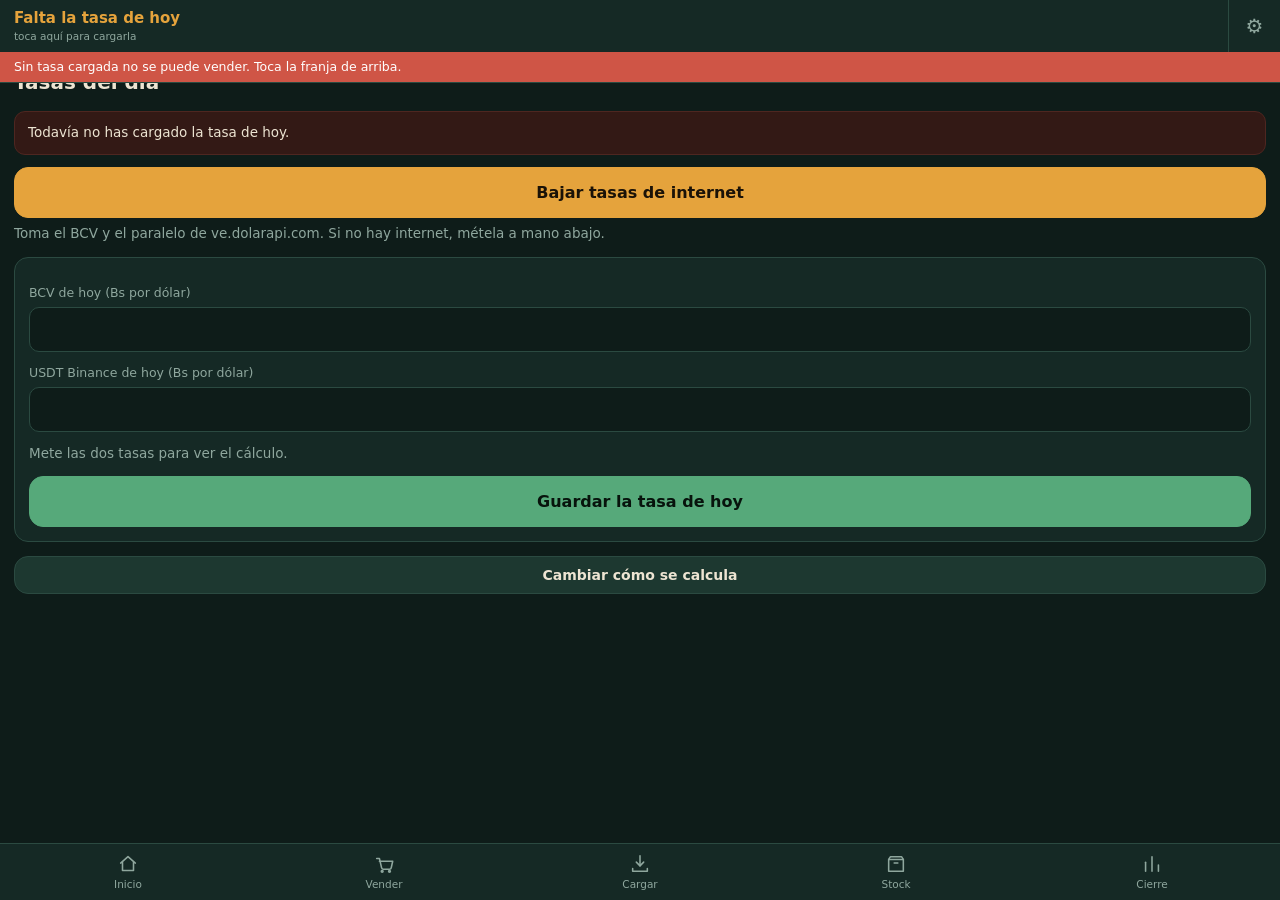
==== index.html @ 411b673b "Add files via upload" ====
<!DOCTYPE html>
<html lang="es">
<head>
<meta charset="utf-8">
<meta name="viewport" content="width=device-width,initial-scale=1,viewport-fit=cover,maximum-scale=1,user-scalable=no">
<meta name="theme-color" content="#0E1C19">
<meta name="mobile-web-app-capable" content="yes">
<meta name="apple-mobile-web-app-capable" content="yes">
<meta name="apple-mobile-web-app-status-bar-style" content="black-translucent">
<title>CAVA</title>
<link rel="manifest" href="data:application/manifest+json,%7B%22name%22%3A%22CAVA%22%2C%22short_name%22%3A%22CAVA%22%2C%22start_url%22%3A%22.%22%2C%22display%22%3A%22standalone%22%2C%22background_color%22%3A%22%230E1C19%22%2C%22theme_color%22%3A%22%230E1C19%22%2C%22orientation%22%3A%22portrait%22%2C%22icons%22%3A%5B%7B%22src%22%3A%22data%3Aimage%2Fsvg%2Bxml%2C%253Csvg%20xmlns%3D%27http%3A%2F%2Fwww.w3.org%2F2000%2Fsvg%27%20viewBox%3D%270%200%20512%20512%27%253E%253Crect%20width%3D%27512%27%20height%3D%27512%27%20fill%3D%27%25230E1C19%27%2F%253E%253Cpath%20d%3D%27M208%2080h96v88c0%2024%2040%2056%2040%20104v144a16%2016%200%200%201-16%2016H184a16%2016%200%200%201-16-16V272c0-48%2040-80%2040-104z%27%20fill%3D%27%2523E5A33C%27%2F%253E%253C%2Fsvg%253E%22%2C%22sizes%22%3A%22512x512%22%2C%22type%22%3A%22image%2Fsvg%2Bxml%22%2C%22purpose%22%3A%22any%22%7D%5D%7D">
<link rel="icon" href="data:image/svg+xml,%3Csvg xmlns='http://www.w3.org/2000/svg' viewBox='0 0 64 64'%3E%3Crect width='64' height='64' rx='14' fill='%230E1C19'/%3E%3Cpath d='M26 10h12v11c0 3 5 7 5 13v18a2 2 0 0 1-2 2H23a2 2 0 0 1-2-2V34c0-6 5-10 5-13z' fill='%23E5A33C'/%3E%3C/svg%3E">
<style>
:root{
  --fondo:#0E1C19; --panel:#152925; --panel2:#1D3830; --linea:#2B4A41;
  --texto:#EDE4D2; --tenue:#8FA79E; --ambar:#E5A33C; --ambar-op:#3A2E13;
  --verde:#56A97A; --rojo:#CF5546; --azul:#5E93B8;
  --r:14px;
}
*{box-sizing:border-box;-webkit-tap-highlight-color:transparent}
html,body{margin:0;padding:0;height:100%}
body{
  background:var(--fondo); color:var(--texto);
  font-family:system-ui,-apple-system,"Segoe UI",Roboto,"Helvetica Neue",Arial,sans-serif;
  font-size:16px; line-height:1.45; overscroll-behavior:none;
}
.num{font-variant-numeric:tabular-nums;letter-spacing:-.01em}
button,input,select,textarea{font-family:inherit;font-size:16px;color:inherit}
button{cursor:pointer;border:0;background:none}
a{color:var(--ambar)}
:focus-visible{outline:2px solid var(--ambar);outline-offset:2px}
@media (prefers-reduced-motion:reduce){*{animation:none!important;transition:none!important}}

/* ---- cabecera: la franja de tasas ---- */
header{
  position:fixed;top:0;left:0;right:0;z-index:40;background:var(--panel);
  border-bottom:1px solid var(--linea);padding:env(safe-area-inset-top) 0 0;
}
.franja{display:flex;align-items:stretch;height:52px}
.franja .tasas{flex:1;display:flex;align-items:center;gap:14px;padding:0 14px;min-width:0;overflow:hidden}
.franja .tasas:active{background:var(--panel2)}
.tdato{display:flex;flex-direction:column;justify-content:center;min-width:0}
.tdato b{font-size:15px;font-weight:650;white-space:nowrap}
.tdato span{font-size:10.5px;color:var(--tenue);white-space:nowrap}
.tdato.destaca b{color:var(--ambar)}
.franja .eng{width:52px;display:flex;align-items:center;justify-content:center;border-left:1px solid var(--linea);color:var(--tenue);font-size:20px}
.aviso{background:var(--rojo);color:#fff;font-size:12.5px;padding:6px 14px;display:none}
.aviso.on{display:block}

/* ---- contenido ---- */
main{padding:calc(52px + env(safe-area-inset-top)) 0 calc(66px + env(safe-area-inset-bottom));min-height:100%}
main.conbarra{padding-bottom:calc(160px + env(safe-area-inset-bottom))}
.vista{display:none;padding:14px}
.vista.on{display:block}
h2{font-size:20px;font-weight:660;margin:2px 0 14px}
h3{font-size:13px;font-weight:600;color:var(--tenue);margin:22px 0 8px;letter-spacing:.01em}
h3:first-child{margin-top:2px}
p.nota{color:var(--tenue);font-size:13.5px;margin:6px 0}

/* ---- barra inferior ---- */
nav{
  position:fixed;bottom:0;left:0;right:0;z-index:40;display:flex;
  background:var(--panel);border-top:1px solid var(--linea);
  padding-bottom:env(safe-area-inset-bottom);
}
nav button{flex:1;padding:9px 2px 10px;display:flex;flex-direction:column;align-items:center;gap:3px;color:var(--tenue);font-size:10.5px}
nav button svg{width:22px;height:22px;fill:none;stroke:currentColor;stroke-width:1.7;stroke-linecap:round;stroke-linejoin:round}
nav button.on{color:var(--ambar)}

/* ---- piezas ---- */
.tarjeta{background:var(--panel);border:1px solid var(--linea);border-radius:var(--r);padding:14px;margin-bottom:12px}
.grande{display:flex;gap:10px;margin-bottom:12px}
.grande>div{flex:1;background:var(--panel);border:1px solid var(--linea);border-radius:var(--r);padding:12px 12px 13px}
.grande b{display:block;font-size:23px;font-weight:660;line-height:1.15}
.grande span{font-size:11px;color:var(--tenue)}
.grande .oro b{color:var(--ambar)}

.btn{display:block;width:100%;padding:15px;border-radius:var(--r);background:var(--panel2);color:var(--texto);font-size:16px;font-weight:600;text-align:center;border:1px solid var(--linea)}
.btn:active{transform:scale(.99)}
.btn.oro{background:var(--ambar);color:#1A1207;border-color:var(--ambar)}
.btn.verde{background:var(--verde);color:#07130C;border-color:var(--verde)}
.btn.rojo{background:transparent;color:var(--rojo);border-color:var(--rojo)}
.btn.enorme{padding:22px;font-size:19px;font-weight:700}
.btn.chico{padding:10px;font-size:14px}
.fila{display:flex;gap:8px}
.fila>*{flex:1}

label{display:block;font-size:12.5px;color:var(--tenue);margin:12px 0 5px}
input,select,textarea{
  width:100%;padding:12px;border-radius:10px;background:var(--fondo);
  border:1px solid var(--linea);color:var(--texto)
}
input[type=checkbox]{width:auto}
.campo-inline{display:flex;align-items:center;gap:10px;margin:12px 0}
.campo-inline label{margin:0;flex:1;color:var(--texto);font-size:14.5px}
.campo-inline input,.campo-inline select{width:auto;min-width:90px;text-align:right}

/* ---- listas ---- */
.item{display:flex;align-items:center;gap:11px;padding:11px 12px;border-bottom:1px solid var(--linea)}
.item:last-child{border-bottom:0}
.item .cuerpo{flex:1;min-width:0}
.item .tit{font-size:15px;font-weight:560;overflow:hidden;text-overflow:ellipsis;white-space:nowrap}
.item .sub{font-size:12px;color:var(--tenue);margin-top:1px}
.item .der{text-align:right;white-space:nowrap}
.item .der b{display:block;font-size:15px;font-weight:620}
.item .der span{font-size:11px;color:var(--tenue)}
.lista{background:var(--panel);border:1px solid var(--linea);border-radius:var(--r);overflow:hidden}
.punto{width:9px;height:9px;border-radius:50%;flex:none}
.p-rojo{background:var(--rojo)} .p-ama{background:var(--ambar)} .p-verde{background:var(--verde)}
.vacio{text-align:center;color:var(--tenue);padding:34px 18px;font-size:14px}
.vacio b{display:block;color:var(--texto);font-size:16px;margin-bottom:5px;font-weight:600}

/* ---- vender ---- */
.buscador{display:flex;gap:8px;margin-bottom:12px}
.buscador input{flex:1;font-size:17px;padding:14px}
.buscador button{width:56px;flex:none;border-radius:10px;background:var(--panel2);border:1px solid var(--linea);font-size:22px}
.favs{display:grid;grid-template-columns:repeat(3,1fr);gap:7px;margin-bottom:14px}
.favs button{background:var(--panel);border:1px solid var(--linea);border-radius:11px;padding:10px 7px;min-height:60px;display:flex;flex-direction:column;justify-content:center;gap:2px}
.favs button:active{background:var(--panel2);border-color:var(--ambar)}
.favs .n{font-size:12px;font-weight:560;line-height:1.2;overflow:hidden;display:-webkit-box;-webkit-line-clamp:2;-webkit-box-orient:vertical}
.favs .pz{font-size:10.5px;color:var(--ambar)}
.cant{display:flex;align-items:center;gap:0;background:var(--fondo);border:1px solid var(--linea);border-radius:9px;overflow:hidden}
.cant button{width:32px;height:32px;font-size:18px;color:var(--tenue)}
.cant b{min-width:26px;text-align:center;font-size:15px}

/* ---- la barra del dinero ---- */
.dinero{
  position:fixed;left:0;right:0;bottom:calc(66px + env(safe-area-inset-bottom));z-index:35;
  background:var(--panel);border-top:2px solid var(--ambar);display:none
}
.dinero.on{display:block}
.dinero .cifras{display:flex}
.dinero .cifras>div{flex:1;padding:10px 14px 11px}
.dinero .cifras>div+div{border-left:1px solid var(--linea)}
.dinero .cifras b{display:block;font-size:22px;font-weight:680;line-height:1.15}
.dinero .cifras span{font-size:10.5px;color:var(--tenue)}
.dinero .oro b{color:var(--ambar)}
.dinero .pie{display:flex;gap:8px;padding:0 10px 10px}

/* ---- modales ---- */
.velo{position:fixed;inset:0;z-index:60;background:rgba(6,14,12,.82);display:none;align-items:flex-end}
.velo.on{display:flex}
.hoja{
  width:100%;max-height:92vh;overflow-y:auto;background:var(--panel);
  border-radius:18px 18px 0 0;border-top:1px solid var(--linea);
  padding:16px 16px calc(20px + env(safe-area-inset-bottom))
}
.hoja h4{margin:0 0 4px;font-size:18px;font-weight:650}
.asa{width:38px;height:4px;border-radius:2px;background:var(--linea);margin:0 auto 14px}

/* ---- cámara ---- */
#camara{position:fixed;inset:0;z-index:70;background:#000;display:none;flex-direction:column}
#camara.on{display:flex}
#camara video{flex:1;width:100%;object-fit:cover}
.mira{position:absolute;left:8%;right:8%;top:32%;height:22%;border:2px solid var(--ambar);border-radius:12px;box-shadow:0 0 0 100vmax rgba(0,0,0,.45)}
.camtop{position:absolute;top:0;left:0;right:0;padding:calc(12px + env(safe-area-inset-top)) 14px 12px;color:#fff;font-size:14px;background:linear-gradient(rgba(0,0,0,.6),transparent)}
.cambot{position:absolute;bottom:0;left:0;right:0;padding:14px 14px calc(18px + env(safe-area-inset-bottom))}

/* ---- varios ---- */
.chip{display:inline-block;padding:3px 9px;border-radius:20px;font-size:11.5px;background:var(--panel2);border:1px solid var(--linea);color:var(--tenue)}
.chip.oro{color:var(--ambar);border-color:var(--ambar-op);background:var(--ambar-op)}
.chip.rojo{color:var(--rojo);border-color:#3B1D19;background:#3B1D19}
.aviso-caja{background:var(--ambar-op);border:1px solid #4A3A18;border-radius:11px;padding:11px 13px;font-size:13.5px;margin-bottom:12px}
.aviso-caja.mal{background:#331915;border-color:#4E2620}
table.mini{width:100%;border-collapse:collapse;font-size:13px}
table.mini td{padding:6px 0;border-bottom:1px solid var(--linea)}
table.mini td:last-child{text-align:right;font-weight:600}
table.mini tr:last-child td{border-bottom:0}
#brindis{position:fixed;left:14px;right:14px;bottom:calc(80px + env(safe-area-inset-bottom));z-index:80;background:var(--verde);color:#07130C;padding:13px 16px;border-radius:12px;font-weight:600;font-size:14.5px;display:none;text-align:center}
#brindis.mal{background:var(--rojo);color:#fff}
#brindis.on{display:block}
.grafico{display:flex;align-items:flex-end;gap:3px;height:70px;margin:10px 0 4px}
.grafico div{flex:1;background:var(--panel2);border-radius:2px 2px 0 0;min-height:2px}
.grafico div:last-child{background:var(--ambar)}
</style>
</head>
<body>

<header>
  <div class="franja">
    <div class="tasas" id="franjaTasas" onclick="irA('tasas')"></div>
    <button class="eng" onclick="irA('ajustes')" aria-label="Ajustes">⚙</button>
  </div>
  <div class="aviso" id="avisoTasa"></div>
</header>

<main id="principal">
  <section class="vista" id="v-inicio"></section>
  <section class="vista" id="v-vender"></section>
  <section class="vista" id="v-cargar"></section>
  <section class="vista" id="v-stock"></section>
  <section class="vista" id="v-cierre"></section>
  <section class="vista" id="v-tasas"></section>
  <section class="vista" id="v-ajustes"></section>
  <section class="vista" id="v-ayuda"></section>
</main>

<div class="dinero" id="barraDinero"></div>

<nav id="barraNav"></nav>

<div class="velo" id="velo"><div class="hoja" id="hoja"></div></div>

<div id="camara">
  <video id="video" playsinline muted></video>
  <div class="mira"></div>
  <div class="camtop" id="camTexto">Apunta al código de barras</div>
  <div class="cambot"><button class="btn" onclick="cerrarCamara()">Cerrar cámara</button></div>
</div>

<div id="brindis"></div>

<script>/* ==========================================================================
   CAVA — núcleo
   ========================================================================== */
'use strict';

/* ---------- utilidades ---------- */
const $ = (s, r) => (r || document).querySelector(s);
const $$ = (s, r) => Array.from((r || document).querySelectorAll(s));
const pad = n => String(n).padStart(2, '0');
const hoyISO = () => { const d = new Date(); return d.getFullYear() + '-' + pad(d.getMonth() + 1) + '-' + pad(d.getDate()); };
const mesDe = f => f.slice(0, 7);
const ahora = () => new Date().toISOString();
const uid = () => Date.now().toString(36) + Math.random().toString(36).slice(2, 7);
const nz = v => (typeof v === 'number' && isFinite(v)) ? v : 0;

function fmtBs(n) {
  return nz(n).toLocaleString('es-VE', { minimumFractionDigits: 0, maximumFractionDigits: 0 });
}
function fmtUsd(n) {
  return nz(n).toLocaleString('en-US', { minimumFractionDigits: 2, maximumFractionDigits: 2 });
}
function fmtNum(n, d) {
  d = d === undefined ? 2 : d;
  return nz(n).toLocaleString('es-VE', { minimumFractionDigits: d, maximumFractionDigits: d });
}
function fechaLarga(f) {
  const [y, m, d] = f.split('-').map(Number);
  const meses = ['enero', 'febrero', 'marzo', 'abril', 'mayo', 'junio', 'julio', 'agosto', 'septiembre', 'octubre', 'noviembre', 'diciembre'];
  return d + ' de ' + meses[m - 1] + ' de ' + y;
}
function hora(iso) { const d = new Date(iso); return pad(d.getHours()) + ':' + pad(d.getMinutes()); }
function redondear(v, paso) {
  if (!paso || paso <= 0) return v;
  return Math.round(v / paso) * paso;
}
function diasEntre(a, b) {
  return Math.round((new Date(b + 'T00:00:00') - new Date(a + 'T00:00:00')) / 86400000);
}
function restarDias(f, n) {
  const d = new Date(f + 'T00:00:00');
  d.setDate(d.getDate() - n);
  return d.getFullYear() + '-' + pad(d.getMonth() + 1) + '-' + pad(d.getDate());
}

/* ---------- almacenamiento (IndexedDB con respaldo en localStorage) ---------- */
const DB = (function () {
  let db = null, modo = 'idb';
  function abrir() {
    return new Promise(res => {
      if (!window.indexedDB) { modo = 'ls'; return res(); }
      let req;
      try { req = indexedDB.open('cava', 1); } catch (e) { modo = 'ls'; return res(); }
      req.onupgradeneeded = e => { e.target.result.createObjectStore('kv'); };
      req.onsuccess = e => { db = e.target.result; res(); };
      req.onerror = () => { modo = 'ls'; res(); };
      setTimeout(() => { if (!db && modo === 'idb') { modo = 'ls'; res(); } }, 3000);
    });
  }
  function get(k) {
    if (modo === 'ls' || !db) {
      try { const v = localStorage.getItem('cava:' + k); return Promise.resolve(v ? JSON.parse(v) : null); }
      catch (e) { return Promise.resolve(null); }
    }
    return new Promise(res => {
      try {
        const r = db.transaction('kv', 'readonly').objectStore('kv').get(k);
        r.onsuccess = () => res(r.result === undefined ? null : r.result);
        r.onerror = () => res(null);
      } catch (e) { res(null); }
    });
  }
  function set(k, v) {
    if (modo === 'ls' || !db) {
      try { localStorage.setItem('cava:' + k, JSON.stringify(v)); } catch (e) { }
      return Promise.resolve();
    }
    return new Promise(res => {
      try {
        const r = db.transaction('kv', 'readwrite').objectStore('kv').put(v, k);
        r.onsuccess = () => res(); r.onerror = () => res();
      } catch (e) { res(); }
    });
  }
  function borrarTodo() {
    if (modo === 'ls' || !db) {
      Object.keys(localStorage).filter(k => k.indexOf('cava:') === 0).forEach(k => localStorage.removeItem(k));
      return Promise.resolve();
    }
    return new Promise(res => {
      const r = db.transaction('kv', 'readwrite').objectStore('kv').clear();
      r.onsuccess = () => res(); r.onerror = () => res();
    });
  }
  return { abrir, get, set, borrarTodo, get modo() { return modo; } };
})();

/* ---------- estado ---------- */
const CFG_DEF = {
  negocio: 'Mi licorería',
  usuarios: ['Anthony', 'Esposa'],
  usuario: 'Anthony',
  modoRecargo: 'B',        // A = recargo visible en la tasa · B = recargo dentro del precio
  diasCobertura: 1,
  topeProyeccionPct: 2,
  topeDescuentoPct: 20,
  pisoDescuentoPct: 1,
  redondeoBs: 1,
  redondeoUsd: 0.05,
  igtf: false,
  igtfPct: 3,
  autoTasas: true,
  minimoDefault: 6
};

let S = {
  config: Object.assign({}, CFG_DEF),
  productos: [],
  tasas: [],       // {fecha,bcv,usdt,promedio3d,proyeccion,tasaVenta,descuentoPct,origen,hora}
  cierres: [],
  ventas: [],      // solo el mes en curso
  movs: [],        // solo el mes en curso
  meses: [],
  mesCargado: null
};

let guardarPendiente = null;
function guardar(claves) {
  clearTimeout(guardarPendiente);
  const k = claves || ['config', 'productos', 'tasas', 'cierres', 'ventas', 'movs', 'meses'];
  guardarPendiente = setTimeout(() => {
    const m = S.mesCargado;
    k.forEach(x => {
      if (x === 'ventas') DB.set('ventas_' + m, S.ventas);
      else if (x === 'movs') DB.set('movs_' + m, S.movs);
      else DB.set(x, S[x]);
    });
  }, 150);
}
function guardarYa() {
  clearTimeout(guardarPendiente);
  const m = S.mesCargado;
  return Promise.all([
    DB.set('config', S.config), DB.set('productos', S.productos), DB.set('tasas', S.tasas),
    DB.set('cierres', S.cierres), DB.set('meses', S.meses),
    DB.set('ventas_' + m, S.ventas), DB.set('movs_' + m, S.movs)
  ]);
}

async function cargarEstado() {
  await DB.abrir();
  const [cfg, prods, tasas, cierres, meses] = await Promise.all([
    DB.get('config'), DB.get('productos'), DB.get('tasas'), DB.get('cierres'), DB.get('meses')
  ]);
  S.config = Object.assign({}, CFG_DEF, cfg || {});
  S.productos = prods || [];
  S.tasas = tasas || [];
  S.cierres = cierres || [];
  S.meses = meses || [];
  const m = mesDe(hoyISO());
  S.mesCargado = m;
  if (S.meses.indexOf(m) < 0) { S.meses.push(m); S.meses.sort(); }
  S.ventas = (await DB.get('ventas_' + m)) || [];
  S.movs = (await DB.get('movs_' + m)) || [];
  reindexar();
}

async function cargarMes(m) {
  if (m === S.mesCargado) return { ventas: S.ventas, movs: S.movs };
  const v = (await DB.get('ventas_' + m)) || [];
  const mv = (await DB.get('movs_' + m)) || [];
  return { ventas: v, movs: mv };
}

/* ---------- índice de códigos ---------- */
let IDX = new Map();
function reindexar() {
  IDX = new Map();
  S.productos.forEach(p => {
    (p.pres || []).forEach((pr, i) => {
      const c = (pr.codigo || '').trim();
      if (c) IDX.set(c.toUpperCase(), { id: p.id, pres: i });
    });
  });
}
function buscarCodigo(cod) {
  const r = IDX.get(String(cod).trim().toUpperCase());
  if (!r) return null;
  const p = S.productos.find(x => x.id === r.id);
  if (!p) return null;
  return { p, pres: r.pres };
}
function producto(id) { return S.productos.find(p => p.id === id); }

/* ---------- motor de tasas ---------- */
function tasaDe(fecha) { return S.tasas.find(t => t.fecha === fecha) || null; }

function bcvHaceNDias(fecha, n) {
  const objetivo = restarDias(fecha, n);
  // busca el registro con fecha <= objetivo más cercano
  const orden = S.tasas.filter(t => t.fecha <= objetivo).sort((a, b) => a.fecha < b.fecha ? 1 : -1);
  return orden.length ? orden[0] : null;
}

function calcularTasa(fecha, bcv, usdt, origen) {
  const c = S.config;
  bcv = nz(bcv); usdt = nz(usdt);
  const ref = bcvHaceNDias(fecha, 3);
  let prom = 0, base = null;
  if (ref && ref.bcv > 0) {
    const dd = diasEntre(ref.fecha, fecha);
    if (dd > 0) { prom = (bcv - ref.bcv) / dd; base = ref; }
  }
  if (prom < 0 || !isFinite(prom)) prom = 0;
  const tope = bcv * (c.topeProyeccionPct / 100);
  let proy = prom * c.diasCobertura;
  let topado = false;
  if (proy > tope) { proy = tope; topado = true; }
  const tasaVenta = bcv + proy;

  let desc = usdt > 0 ? (1 - tasaVenta / usdt) * 100 : 0;
  if (!isFinite(desc) || desc < 0) desc = 0;
  if (desc > c.topeDescuentoPct) desc = c.topeDescuentoPct;
  if (desc < c.pisoDescuentoPct) desc = 0;

  return {
    fecha, bcv, usdt,
    promedio3d: prom, proyeccion: proy, tasaVenta, descuentoPct: desc,
    origen: origen || 'manual', hora: ahora(), topado,
    refFecha: base ? base.fecha : null, refBcv: base ? base.bcv : null
  };
}

function guardarTasa(t) {
  const i = S.tasas.findIndex(x => x.fecha === t.fecha);
  if (i >= 0) S.tasas[i] = t; else S.tasas.push(t);
  S.tasas.sort((a, b) => a.fecha < b.fecha ? -1 : 1);
  guardar(['tasas']);
}

async function bajarTasas() {
  const out = { bcv: null, usdt: null, error: null };
  try {
    const [a, b] = await Promise.all([
      fetch('https://ve.dolarapi.com/v1/dolares/oficial', { cache: 'no-store' }).then(r => r.json()),
      fetch('https://ve.dolarapi.com/v1/dolares/paralelo', { cache: 'no-store' }).then(r => r.json())
    ]);
    out.bcv = nz(a.promedio) || nz(a.venta);
    out.usdt = nz(b.promedio) || nz(b.venta);
    if (!out.bcv || !out.usdt) out.error = 'La fuente respondió sin valores.';
  } catch (e) {
    out.error = 'Sin conexión con la fuente de tasas.';
  }
  return out;
}

/* tasa vigente: la de hoy, o la última conocida marcada como heredada */
function tasaVigente() {
  const h = hoyISO();
  const t = tasaDe(h);
  if (t) return t;
  const ult = S.tasas.length ? S.tasas[S.tasas.length - 1] : null;
  if (!ult) return null;
  return Object.assign({}, ult, { heredada: true, fechaOriginal: ult.fecha, fecha: h });
}

/* ---------- precios ---------- */
/* Regla única:  Bs = P * tasaVenta      ·      Efectivo $ = P * (1 - desc)      */
function precioBase(p, ipres) {
  const pr = (p.pres || [])[ipres] || { factor: 1 };
  if (pr.precio != null && pr.precio !== '' && nz(pr.precio) > 0) return nz(pr.precio);
  return nz(p.precio) * nz(pr.factor || 1);
}
function costoBase(p, ipres) {
  const pr = (p.pres || [])[ipres] || { factor: 1 };
  return nz(p.costo) * nz(pr.factor || 1);
}
function preciosDe(P, t, p) {
  if (!t) return { bs: 0, efectivo: 0, lista: P, desc: 0 };
  const aplica = !p || p.aplicaDesc !== false;
  const desc = aplica ? t.descuentoPct : 0;
  // sin redondear: el redondeo se aplica una sola vez, sobre el total de la venta
  return { bs: P * t.tasaVenta, efectivo: P * (1 - desc / 100), lista: P, desc };
}
/* lo que se exhibe según modo A/B */
function vistaTasa(t) {
  if (!t) return { tasa: 0, etiqueta: 'sin tasa', desc: 0 };
  if (S.config.modoRecargo === 'A') return { tasa: t.tasaVenta, etiqueta: 'tasa de venta', desc: t.descuentoPct };
  const d = t.usdt > 0 ? Math.max(0, (1 - t.bcv / t.usdt) * 100) : 0;
  return { tasa: t.bcv, etiqueta: 'tasa BCV', desc: d };
}

/* ---------- inventario ---------- */
function movimiento(tipo, prodId, unidades, costo, ref, nota) {
  const m = {
    id: uid(), fecha: hoyISO(), ts: ahora(), usuario: S.config.usuario,
    productoId: prodId, tipo, unidades, costo: nz(costo), ref: ref || '', nota: nota || ''
  };
  S.movs.push(m);
  guardar(['movs']);
  return m;
}
function ajustarStock(prodId, delta) {
  const p = producto(prodId);
  if (!p) return;
  p.stock = nz(p.stock) + delta;
  p.actualizado = ahora();
  if (delta > 0) p.ultimaEntrada = hoyISO();
  else p.ultimaVenta = hoyISO();
  guardar(['productos']);
}

/* ---------- ventas ---------- */
let carrito = [];

function agregarCarrito(p, ipres, cant) {
  cant = cant || 1;
  const ex = carrito.find(l => l.productoId === p.id && l.pres === ipres);
  if (ex) { ex.cant += cant; return ex; }
  const l = {
    productoId: p.id, pres: ipres,
    nombre: p.nombre, presNombre: (p.pres[ipres] || {}).nombre || 'Unidad',
    factor: nz((p.pres[ipres] || {}).factor) || 1,
    cant: cant,
    precioBase: precioBase(p, ipres),
    costoBase: costoBase(p, ipres),
    aplicaDesc: p.aplicaDesc !== false,
    suelto: false
  };
  carrito.push(l);
  return l;
}
function agregarSuelto(nombre, montoUsd) {
  carrito.push({
    productoId: null, pres: 0, nombre: nombre || 'Producto suelto', presNombre: 'suelto',
    factor: 1, cant: 1, precioBase: nz(montoUsd), costoBase: 0, aplicaDesc: true, suelto: true
  });
}
function totalesCarrito(t) {
  let lista = 0, bs = 0, efectivo = 0, costo = 0, unidades = 0;
  carrito.forEach(l => {
    const p = l.productoId ? producto(l.productoId) : null;
    const pr = preciosDe(l.precioBase, t, p);
    lista += pr.lista * l.cant;
    bs += pr.bs * l.cant;
    efectivo += pr.efectivo * l.cant;
    costo += l.costoBase * l.cant;
    unidades += l.factor * l.cant;
  });
  const c = S.config;
  return {
    lista, costo, unidades,
    bs: redondear(bs, c.redondeoBs),
    efectivo: redondear(efectivo, c.redondeoUsd),
    bsCrudo: bs, efectivoCrudo: efectivo
  };
}

function registrarVenta(pago, t) {
  // pago: {metodo, recibidoUsd, recibidoBs, vueltoBs, igtf}
  const tt = totalesCarrito(t);
  const grupoDivisa = ['efectivo_usd', 'binance'].indexOf(pago.metodo) >= 0;
  const cobradoUsd = pago.metodo === 'mixto' ? nz(pago.parteUsd) : (grupoDivisa ? tt.efectivo : 0);
  const cobradoBs = pago.metodo === 'mixto' ? nz(pago.parteBs) : (grupoDivisa ? 0 : tt.bs);
  const ingresoReal = cobradoUsd + (t.usdt > 0 ? cobradoBs / t.usdt : 0);
  const v = {
    id: uid(), fecha: hoyISO(), ts: ahora(), usuario: S.config.usuario,
    items: carrito.map(l => {
      const p = l.productoId ? producto(l.productoId) : null;
      const pr = preciosDe(l.precioBase, t, p);
      return {
        productoId: l.productoId, nombre: l.nombre, presNombre: l.presNombre,
        cant: l.cant, factor: l.factor, unidades: l.factor * l.cant,
        costoUnit: l.costoBase, precioLista: pr.lista, precioBs: pr.bs, precioEfectivo: pr.efectivo,
        descPct: pr.desc,
        subtotalLista: pr.lista * l.cant,
        gananciaLinea: 0
      };
    }),
    totalLista: tt.lista, totalBs: tt.bs, totalEfectivo: tt.efectivo,
    costoTotal: tt.costo, unidades: tt.unidades,
    metodo: pago.metodo, cobradoUsd, cobradoBs, igtf: nz(pago.igtf),
    bcv: t.bcv, usdt: t.usdt, tasaVenta: t.tasaVenta, descuentoPct: t.descuentoPct,
    ingresoReal, gananciaNominal: tt.lista - tt.costo, gananciaReal: ingresoReal - tt.costo,
    anulada: false
  };
  // reparte la ganancia real por línea, proporcional al peso de cada una
  v.items.forEach(it => {
    const peso = tt.lista > 0 ? it.subtotalLista / tt.lista : 0;
    it.gananciaLinea = (ingresoReal * peso) - (it.costoUnit * it.cant);
  });
  S.ventas.push(v);
  // descuenta inventario
  v.items.forEach(it => {
    if (!it.productoId) return;
    ajustarStock(it.productoId, -it.unidades);
    movimiento('venta', it.productoId, -it.unidades, it.costoUnit / (it.factor || 1), v.id, '');
  });
  guardar(['ventas', 'productos', 'movs']);
  carrito = [];
  return v;
}

function anularVenta(id) {
  const v = S.ventas.find(x => x.id === id);
  if (!v || v.anulada) return false;
  v.anulada = true;
  v.anuladaTs = ahora();
  v.items.forEach(it => {
    if (!it.productoId) return;
    ajustarStock(it.productoId, it.unidades);
    movimiento('devolucion', it.productoId, it.unidades, it.costoUnit / (it.factor || 1), v.id, 'anulación');
  });
  guardar(['ventas', 'productos', 'movs']);
  return true;
}

/* ---------- cierre del día ---------- */
function resumenDia(fecha, ventas) {
  const vs = (ventas || S.ventas).filter(v => v.fecha === fecha && !v.anulada);
  const r = {
    fecha, nVentas: vs.length, unidades: 0, ventaLista: 0, ventaBs: 0, ventaUsd: 0,
    ingresoReal: 0, costo: 0, gananciaNominal: 0, gananciaReal: 0, descuentos: 0,
    porMetodo: {}, porUsuario: {}, top: []
  };
  const acumProd = {};
  vs.forEach(v => {
    r.unidades += v.unidades;
    r.ventaLista += v.totalLista;
    r.ventaBs += v.cobradoBs;
    r.ventaUsd += v.cobradoUsd;
    r.ingresoReal += v.ingresoReal;
    r.costo += v.costoTotal;
    r.gananciaNominal += v.gananciaNominal;
    r.gananciaReal += v.gananciaReal;
    r.porMetodo[v.metodo] = (r.porMetodo[v.metodo] || 0) + v.ingresoReal;
    r.porUsuario[v.usuario] = (r.porUsuario[v.usuario] || 0) + v.ingresoReal;
    v.items.forEach(it => {
      const k = it.nombre;
      if (!acumProd[k]) acumProd[k] = { nombre: k, unidades: 0, ganancia: 0, venta: 0 };
      acumProd[k].unidades += it.unidades;
      acumProd[k].ganancia += it.gananciaLinea;
      acumProd[k].venta += it.subtotalLista;
    });
  });
  r.descuentos = r.ventaLista - r.ingresoReal;
  r.top = Object.values(acumProd).sort((a, b) => b.ganancia - a.ganancia).slice(0, 5);
  r.margen = r.ingresoReal > 0 ? (r.gananciaReal / r.ingresoReal) * 100 : 0;
  return r;
}

function cerrarDia(fecha) {
  const t = tasaDe(fecha) || tasaVigente();
  const r = resumenDia(fecha);
  const c = {
    fecha: r.fecha, nVentas: r.nVentas, unidades: r.unidades,
    ventaLista: r.ventaLista, ingresoReal: r.ingresoReal, costo: r.costo,
    gananciaNominal: r.gananciaNominal, gananciaReal: r.gananciaReal,
    descuentos: r.descuentos, margen: r.margen,
    efectivoUsd: r.ventaUsd, bs: r.ventaBs,
    bcv: t ? t.bcv : 0, usdt: t ? t.usdt : 0, tasaVenta: t ? t.tasaVenta : 0,
    proyeccion: t ? t.proyeccion : 0, descuentoPct: t ? t.descuentoPct : 0,
    porMetodo: r.porMetodo, porUsuario: r.porUsuario,
    cerrado: ahora(), usuario: S.config.usuario
  };
  const i = S.cierres.findIndex(x => x.fecha === fecha);
  if (i >= 0) S.cierres[i] = c; else S.cierres.push(c);
  S.cierres.sort((a, b) => a.fecha < b.fecha ? -1 : 1);
  guardar(['cierres']);
  return c;
}

/* ---------- análisis ---------- */
function capitalDormido(dias) {
  const h = hoyISO();
  return S.productos.filter(p => p.activo !== false && nz(p.stock) > 0)
    .map(p => {
      const ult = p.ultimaVenta || p.creadoFecha || h;
      return { p, dias: diasEntre(ult, h), valor: nz(p.stock) * nz(p.costo) };
    })
    .filter(x => x.dias >= dias)
    .sort((a, b) => b.valor - a.valor);
}
function bajoMinimo() {
  return S.productos.filter(p => p.activo !== false && nz(p.stock) <= nz(p.minimo))
    .sort((a, b) => nz(a.stock) - nz(b.stock));
}
function valorInventario() {
  let costo = 0, venta = 0;
  S.productos.forEach(p => {
    if (p.activo === false) return;
    costo += nz(p.stock) * nz(p.costo);
    venta += nz(p.stock) * nz(p.precio);
  });
  return { costo, venta };
}
</script>
<script>/* ==========================================================================
   Generador .xlsx sin librerías: ZIP (store) + XML de Excel
   ========================================================================== */
'use strict';

const CRC_TABLA = (function () {
  const t = new Uint32Array(256);
  for (let n = 0; n < 256; n++) {
    let c = n;
    for (let k = 0; k < 8; k++) c = (c & 1) ? (0xEDB88320 ^ (c >>> 1)) : (c >>> 1);
    t[n] = c >>> 0;
  }
  return t;
})();

function crc32(u8) {
  let c = 0xFFFFFFFF;
  for (let i = 0; i < u8.length; i++) c = CRC_TABLA[(c ^ u8[i]) & 0xFF] ^ (c >>> 8);
  return (c ^ 0xFFFFFFFF) >>> 0;
}

function texto(s) { return new TextEncoder().encode(s); }

function zipCrear(archivos) {
  // archivos: [{nombre, datos:Uint8Array}]
  const partes = [];
  const central = [];
  let offset = 0;
  const d = new Date();
  const hora = ((d.getHours() << 11) | (d.getMinutes() << 5) | (d.getSeconds() / 2)) & 0xFFFF;
  const fecha = (((d.getFullYear() - 1980) << 9) | ((d.getMonth() + 1) << 5) | d.getDate()) & 0xFFFF;

  archivos.forEach(a => {
    const nombre = texto(a.nombre);
    const datos = a.datos;
    const crc = crc32(datos);
    const lh = new Uint8Array(30 + nombre.length);
    const dv = new DataView(lh.buffer);
    dv.setUint32(0, 0x04034b50, true);
    dv.setUint16(4, 20, true);      // versión
    dv.setUint16(6, 0, true);       // flags
    dv.setUint16(8, 0, true);       // método = store
    dv.setUint16(10, hora, true);
    dv.setUint16(12, fecha, true);
    dv.setUint32(14, crc, true);
    dv.setUint32(18, datos.length, true);
    dv.setUint32(22, datos.length, true);
    dv.setUint16(26, nombre.length, true);
    dv.setUint16(28, 0, true);
    lh.set(nombre, 30);
    partes.push(lh, datos);

    const ch = new Uint8Array(46 + nombre.length);
    const cv = new DataView(ch.buffer);
    cv.setUint32(0, 0x02014b50, true);
    cv.setUint16(4, 20, true);
    cv.setUint16(6, 20, true);
    cv.setUint16(8, 0, true);
    cv.setUint16(10, 0, true);
    cv.setUint16(12, hora, true);
    cv.setUint16(14, fecha, true);
    cv.setUint32(16, crc, true);
    cv.setUint32(20, datos.length, true);
    cv.setUint32(24, datos.length, true);
    cv.setUint16(28, nombre.length, true);
    cv.setUint32(42, offset, true);
    ch.set(nombre, 46);
    central.push(ch);

    offset += lh.length + datos.length;
  });

  let tamCentral = 0;
  central.forEach(c => tamCentral += c.length);
  const eocd = new Uint8Array(22);
  const ev = new DataView(eocd.buffer);
  ev.setUint32(0, 0x06054b50, true);
  ev.setUint16(8, archivos.length, true);
  ev.setUint16(10, archivos.length, true);
  ev.setUint32(12, tamCentral, true);
  ev.setUint32(16, offset, true);

  let total = offset + tamCentral + 22;
  const out = new Uint8Array(total);
  let pos = 0;
  partes.forEach(p => { out.set(p, pos); pos += p.length; });
  central.forEach(c => { out.set(c, pos); pos += c.length; });
  out.set(eocd, pos);
  return out;
}

function escX(s) {
  return String(s == null ? '' : s)
    .replace(/[\x00-\x08\x0B\x0C\x0E-\x1F]/g, '')
    .replace(/&/g, '&amp;').replace(/</g, '&lt;').replace(/>/g, '&gt;')
    .replace(/"/g, '&quot;');
}
function colLetra(n) {
  let s = '';
  n = n + 1;
  while (n > 0) { const r = (n - 1) % 26; s = String.fromCharCode(65 + r) + s; n = Math.floor((n - 1) / 26); }
  return s;
}

/* hoja: {nombre, columnas:[ancho], filas:[[celda,...]]}  celda: número | string | {v, s} */
function hojaXML(hoja) {
  let cols = '';
  if (hoja.columnas && hoja.columnas.length) {
    cols = '<cols>' + hoja.columnas.map((w, i) =>
      '<col min="' + (i + 1) + '" max="' + (i + 1) + '" width="' + w + '" customWidth="1"/>').join('') + '</cols>';
  }
  const filas = hoja.filas.map((fila, ri) => {
    const celdas = fila.map((c, ci) => {
      const ref = colLetra(ci) + (ri + 1);
      let v = c, estilo = ri === 0 ? 1 : 0;
      if (c && typeof c === 'object' && !Array.isArray(c)) { v = c.v; estilo = c.s != null ? c.s : estilo; }
      if (v === null || v === undefined || v === '') return '<c r="' + ref + '" s="' + estilo + '"/>';
      if (typeof v === 'number' && isFinite(v)) {
        if (ri > 0 && estilo === 0) estilo = 2;
        return '<c r="' + ref + '" s="' + estilo + '"><v>' + v + '</v></c>';
      }
      return '<c r="' + ref + '" s="' + estilo + '" t="inlineStr"><is><t xml:space="preserve">' + escX(v) + '</t></is></c>';
    }).join('');
    return '<row r="' + (ri + 1) + '">' + celdas + '</row>';
  }).join('');
  return '<?xml version="1.0" encoding="UTF-8" standalone="yes"?>' +
    '<worksheet xmlns="http://schemas.openxmlformats.org/spreadsheetml/2006/main">' +
    cols + '<sheetData>' + filas + '</sheetData></worksheet>';
}

function construirXLSX(hojas) {
  const n = hojas.length;
  const contentTypes = '<?xml version="1.0" encoding="UTF-8" standalone="yes"?>' +
    '<Types xmlns="http://schemas.openxmlformats.org/package/2006/content-types">' +
    '<Default Extension="rels" ContentType="application/vnd.openxmlformats-package.relationships+xml"/>' +
    '<Default Extension="xml" ContentType="application/xml"/>' +
    '<Override PartName="/xl/workbook.xml" ContentType="application/vnd.openxmlformats-officedocument.spreadsheetml.sheet.main+xml"/>' +
    '<Override PartName="/xl/styles.xml" ContentType="application/vnd.openxmlformats-officedocument.spreadsheetml.styles+xml"/>' +
    hojas.map((h, i) => '<Override PartName="/xl/worksheets/sheet' + (i + 1) + '.xml" ContentType="application/vnd.openxmlformats-officedocument.spreadsheetml.worksheet+xml"/>').join('') +
    '</Types>';

  const rels = '<?xml version="1.0" encoding="UTF-8" standalone="yes"?>' +
    '<Relationships xmlns="http://schemas.openxmlformats.org/package/2006/relationships">' +
    '<Relationship Id="rId1" Type="http://schemas.openxmlformats.org/officeDocument/2006/relationships/officeDocument" Target="xl/workbook.xml"/>' +
    '</Relationships>';

  const workbook = '<?xml version="1.0" encoding="UTF-8" standalone="yes"?>' +
    '<workbook xmlns="http://schemas.openxmlformats.org/spreadsheetml/2006/main" ' +
    'xmlns:r="http://schemas.openxmlformats.org/officeDocument/2006/relationships"><sheets>' +
    hojas.map((h, i) => '<sheet name="' + escX(h.nombre) + '" sheetId="' + (i + 1) + '" r:id="rId' + (i + 1) + '"/>').join('') +
    '</sheets></workbook>';

  const wbRels = '<?xml version="1.0" encoding="UTF-8" standalone="yes"?>' +
    '<Relationships xmlns="http://schemas.openxmlformats.org/package/2006/relationships">' +
    hojas.map((h, i) => '<Relationship Id="rId' + (i + 1) + '" Type="http://schemas.openxmlformats.org/officeDocument/2006/relationships/worksheet" Target="worksheets/sheet' + (i + 1) + '.xml"/>').join('') +
    '<Relationship Id="rId' + (n + 1) + '" Type="http://schemas.openxmlformats.org/officeDocument/2006/relationships/styles" Target="styles.xml"/>' +
    '</Relationships>';

  const styles = '<?xml version="1.0" encoding="UTF-8" standalone="yes"?>' +
    '<styleSheet xmlns="http://schemas.openxmlformats.org/spreadsheetml/2006/main">' +
    '<numFmts count="1"><numFmt numFmtId="164" formatCode="#,##0.00"/></numFmts>' +
    '<fonts count="2">' +
    '<font><sz val="11"/><name val="Calibri"/></font>' +
    '<font><b/><sz val="11"/><color rgb="FFFFFFFF"/><name val="Calibri"/></font>' +
    '</fonts>' +
    '<fills count="3"><fill><patternFill patternType="none"/></fill><fill><patternFill patternType="gray125"/></fill>' +
    '<fill><patternFill patternType="solid"><fgColor rgb="FF1F3A33"/><bgColor indexed="64"/></patternFill></fill></fills>' +
    '<borders count="1"><border><left/><right/><top/><bottom/><diagonal/></border></borders>' +
    '<cellStyleXfs count="1"><xf numFmtId="0" fontId="0" fillId="0" borderId="0"/></cellStyleXfs>' +
    '<cellXfs count="3">' +
    '<xf numFmtId="0" fontId="0" fillId="0" borderId="0" xfId="0"/>' +
    '<xf numFmtId="0" fontId="1" fillId="2" borderId="0" xfId="0" applyFont="1" applyFill="1"/>' +
    '<xf numFmtId="164" fontId="0" fillId="0" borderId="0" xfId="0" applyNumberFormat="1"/>' +
    '</cellXfs>' +
    '<cellStyles count="1"><cellStyle name="Normal" xfId="0" builtinId="0"/></cellStyles>' +
    '</styleSheet>';

  const archivos = [
    { nombre: '[Content_Types].xml', datos: texto(contentTypes) },
    { nombre: '_rels/.rels', datos: texto(rels) },
    { nombre: 'xl/workbook.xml', datos: texto(workbook) },
    { nombre: 'xl/_rels/workbook.xml.rels', datos: texto(wbRels) },
    { nombre: 'xl/styles.xml', datos: texto(styles) }
  ];
  hojas.forEach((h, i) => archivos.push({ nombre: 'xl/worksheets/sheet' + (i + 1) + '.xml', datos: texto(hojaXML(h)) }));
  return zipCrear(archivos);
}
</script>
<script>/* ==========================================================================
   CAVA — interfaz
   ========================================================================== */
'use strict';

let VISTA = 'inicio';
const ICONOS = {
  inicio: '<path d="M4 11 12 4l8 7"/><path d="M6 10v9h12v-9"/>',
  vender: '<path d="M4 6h3l2.4 10.2a2 2 0 0 0 2 1.5h6.5a2 2 0 0 0 2-1.6L21.5 9H7"/><circle cx="10" cy="20" r="1"/><circle cx="18" cy="20" r="1"/>',
  cargar: '<path d="M12 3v11"/><path d="M8 10l4 4 4-4"/><path d="M4 17v3h16v-3"/>',
  stock: '<path d="M4 7h16v13H4z"/><path d="M4 7l2-3h12l2 3"/><path d="M10 11h4"/>',
  cierre: '<path d="M5 20V10"/><path d="M12 20V4"/><path d="M19 20v-7"/>'
};

function irA(v) {
  VISTA = v;
  $$('.vista').forEach(s => s.classList.remove('on'));
  const el = $('#v-' + v);
  if (el) el.classList.add('on');
  window.scrollTo(0, 0);
  render();
}

function brindis(msg, mal) {
  const b = $('#brindis');
  b.textContent = msg;
  b.className = 'on' + (mal ? ' mal' : '');
  clearTimeout(b._t);
  b._t = setTimeout(() => b.className = '', 2600);
}
function abrirHoja(html) { $('#hoja').innerHTML = html; $('#velo').classList.add('on'); }
function cerrarHoja() { $('#velo').classList.remove('on'); $('#hoja').innerHTML = ''; }
$('#velo').addEventListener('click', e => { if (e.target.id === 'velo') cerrarHoja(); });

function pitar(ok) {
  try {
    const ctx = new (window.AudioContext || window.webkitAudioContext)();
    const o = ctx.createOscillator(), g = ctx.createGain();
    o.connect(g); g.connect(ctx.destination);
    o.frequency.value = ok ? 1180 : 320;
    g.gain.setValueAtTime(.12, ctx.currentTime);
    g.gain.exponentialRampToValueAtTime(.001, ctx.currentTime + .13);
    o.start(); o.stop(ctx.currentTime + .14);
    setTimeout(() => ctx.close(), 300);
  } catch (e) { }
  if (navigator.vibrate) navigator.vibrate(ok ? 35 : [50, 40, 50]);
}

function descargar(nombre, datos, tipo) {
  const blob = datos instanceof Blob ? datos : new Blob([datos], { type: tipo || 'application/octet-stream' });
  const url = URL.createObjectURL(blob);
  const a = document.createElement('a');
  a.href = url; a.download = nombre;
  document.body.appendChild(a); a.click();
  setTimeout(() => { URL.revokeObjectURL(url); a.remove(); }, 1500);
}

/* ====================== cabecera y navegación ====================== */
function renderFranja() {
  const t = tasaVigente();
  const f = $('#franjaTasas');
  const av = $('#avisoTasa');
  if (!t) {
    f.innerHTML = '<div class="tdato destaca"><b>Falta la tasa de hoy</b><span>toca aquí para cargarla</span></div>';
    av.className = 'aviso on';
    av.textContent = 'Sin tasa cargada no se puede vender. Toca la franja de arriba.';
    return;
  }
  const v = vistaTasa(t);
  f.innerHTML =
    '<div class="tdato"><b class="num">' + fmtNum(v.tasa, 2) + '</b><span>' + v.etiqueta + '</span></div>' +
    '<div class="tdato"><b class="num">' + fmtNum(t.usdt, 2) + '</b><span>USDT Binance</span></div>' +
    '<div class="tdato destaca"><b class="num">' + fmtNum(t.descuentoPct, 1) + '%</b><span>descuento divisa</span></div>';
  if (t.heredada) {
    av.className = 'aviso on';
    av.textContent = 'Estás usando la tasa del ' + fechaLarga(t.fechaOriginal) + '. Actualízala antes de vender.';
  } else av.className = 'aviso';
}

function renderNav() {
  const tabs = [['inicio', 'Inicio'], ['vender', 'Vender'], ['cargar', 'Cargar'], ['stock', 'Stock'], ['cierre', 'Cierre']];
  $('#barraNav').innerHTML = tabs.map(([k, n]) =>
    '<button class="' + (VISTA === k ? 'on' : '') + '" onclick="irA(\'' + k + '\')">' +
    '<svg viewBox="0 0 24 24">' + ICONOS[k] + '</svg>' + n + '</button>').join('');
}

function render() {
  renderFranja(); renderNav();
  $('#principal').className = (VISTA === 'vender' && carrito.length) ? 'conbarra' : '';
  const f = {
    inicio: renderInicio, vender: renderVender, cargar: renderCargar, stock: renderStock,
    cierre: renderCierre, tasas: renderTasas, ajustes: renderAjustes, ayuda: renderAyuda
  }[VISTA];
  if (f) f();
  renderDinero();
}

/* ====================== inicio ====================== */
function renderInicio() {
  const r = resumenDia(hoyISO());
  const bajo = bajoMinimo();
  const inv = valorInventario();
  const cerrado = S.cierres.some(c => c.fecha === hoyISO());
  let h = '<h2>' + S.config.negocio + '</h2>';

  h += '<div class="grande">' +
    '<div><b class="num">$' + fmtUsd(r.ingresoReal) + '</b><span>vendido hoy</span></div>' +
    '<div class="oro"><b class="num">$' + fmtUsd(r.gananciaReal) + '</b><span>ganancia de hoy</span></div>' +
    '</div>' +
    '<div class="grande">' +
    '<div><b class="num">' + r.nVentas + '</b><span>ventas</span></div>' +
    '<div><b class="num">' + fmtNum(r.unidades, 0) + '</b><span>unidades</span></div>' +
    '<div><b class="num">' + fmtNum(r.margen, 0) + '%</b><span>margen</span></div>' +
    '</div>';

  h += '<button class="btn oro enorme" onclick="irA(\'vender\')">Vender</button>';

  if (bajo.length) {
    h += '<h3>Se está acabando</h3><div class="lista">' +
      bajo.slice(0, 6).map(p =>
        '<div class="item" onclick="editarProducto(\'' + p.id + '\')">' +
        '<div class="punto ' + (nz(p.stock) <= 0 ? 'p-rojo' : 'p-ama') + '"></div>' +
        '<div class="cuerpo"><div class="tit">' + esc(p.nombre) + '</div>' +
        '<div class="sub">' + esc(p.presentacion || '') + '</div></div>' +
        '<div class="der"><b class="num">' + fmtNum(p.stock, 0) + '</b><span>mínimo ' + fmtNum(p.minimo, 0) + '</span></div></div>'
      ).join('') + '</div>';
    if (bajo.length > 6) h += '<p class="nota">y ' + (bajo.length - 6) + ' más en la pestaña Stock.</p>';
  }

  h += '<h3>El negocio hoy</h3><div class="tarjeta"><table class="mini">' +
    '<tr><td>Productos cargados</td><td class="num">' + S.productos.filter(p => p.activo !== false).length + '</td></tr>' +
    '<tr><td>Inventario a precio de costo</td><td class="num">$' + fmtUsd(inv.costo) + '</td></tr>' +
    '<tr><td>Inventario a precio de venta</td><td class="num">$' + fmtUsd(inv.venta) + '</td></tr>' +
    '<tr><td>Día cerrado</td><td>' + (cerrado ? 'sí' : 'todavía no') + '</td></tr>' +
    '</table></div>';

  h += '<div class="fila"><button class="btn chico" onclick="irA(\'tasas\')">Tasas</button>' +
    '<button class="btn chico" onclick="irA(\'ayuda\')">Cómo se usa</button></div>';
  $('#v-inicio').innerHTML = h;
}

/* ====================== vender ====================== */
let ultimaVenta = null, ultimoEscaneo = { cod: '', t: 0 }, codigoPendiente = '';

function renderVender() {
  const t = tasaVigente();
  let h = '<div class="buscador">' +
    '<input id="entrada" placeholder="Código o nombre" autocomplete="off" enterkeyhint="done">' +
    '<button onclick="escanear()" aria-label="Escanear">⛶</button></div>';

  if (!t) {
    h += '<div class="aviso-caja mal">Carga la tasa del día antes de vender. ' +
      '<a onclick="irA(\'tasas\')">Ir a Tasas</a></div>';
  }

  const favs = productosFrecuentes();
  if (favs.length) {
    h += '<div class="favs">' + favs.slice(0, carrito.length ? 6 : 9).map(p => {
      const pr = preciosDe(precioBase(p, 0), t, p);
      return '<button onclick="tocarFav(\'' + p.id + '\')">' +
        '<span class="n">' + esc(p.nombre) + '</span>' +
        '<span class="pz num">$' + fmtUsd(pr.efectivo) + '</span></button>';
    }).join('') + '</div>';
  }

  if (!carrito.length) {
    h += '<div class="vacio"><b>Nada en la cuenta todavía</b>' +
      'Escanea, toca un producto de arriba, o escribe el nombre.</div>';
    if (ultimaVenta) {
      h += '<div class="tarjeta"><div style="font-size:13px;color:var(--tenue)">Última venta ' +
        hora(ultimaVenta.ts) + ' · $' + fmtUsd(ultimaVenta.ingresoReal) + '</div>' +
        '<button class="btn rojo chico" style="margin-top:10px" onclick="deshacerUltima()">Anular esa venta</button></div>';
    }
  } else {
    h += '<div class="lista">' + carrito.map((l, i) => {
      const p = l.productoId ? producto(l.productoId) : null;
      const pr = preciosDe(l.precioBase, t, p);
      return '<div class="item">' +
        '<div class="cant"><button onclick="cambiarCant(' + i + ',-1)">−</button>' +
        '<b class="num">' + l.cant + '</b>' +
        '<button onclick="cambiarCant(' + i + ',1)">+</button></div>' +
        '<div class="cuerpo"><div class="tit">' + esc(l.nombre) + '</div>' +
        '<div class="sub">' + esc(l.presNombre) + (l.factor > 1 ? ' · ' + (l.factor * l.cant) + ' unidades' : '') + '</div></div>' +
        '<div class="der"><b class="num">$' + fmtUsd(pr.efectivo * l.cant) + '</b>' +
        '<span class="num">Bs ' + fmtBs(pr.bs * l.cant) + '</span></div>' +
        '<button style="color:var(--tenue);padding:0 4px;font-size:19px" onclick="quitarLinea(' + i + ')">×</button>' +
        '</div>';
    }).join('') + '</div>';
  }
  $('#v-vender').innerHTML = h;

  const inp = $('#entrada');
  if (inp) {
    inp.addEventListener('keydown', e => { if (e.key === 'Enter') { procesarEntrada(inp.value); inp.value = ''; } });
    inp.addEventListener('input', () => { if (inp.value.length > 2) sugerir(inp.value); });
  }
}

function productosFrecuentes() {
  const marcados = S.productos.filter(p => p.favorito && p.activo !== false);
  if (marcados.length) return marcados.slice(0, 9);
  const cuenta = {};
  S.ventas.forEach(v => !v.anulada && v.items.forEach(it => {
    if (it.productoId) cuenta[it.productoId] = (cuenta[it.productoId] || 0) + it.unidades;
  }));
  return Object.keys(cuenta).sort((a, b) => cuenta[b] - cuenta[a]).slice(0, 9)
    .map(id => producto(id)).filter(Boolean);
}

function tocarFav(id) {
  const p = producto(id);
  if (!p) return;
  if ((p.pres || []).length > 1) return elegirPresentacion(p);
  agregarCarrito(p, 0, 1); pitar(true); render();
}

function procesarEntrada(txt) {
  txt = (txt || '').trim();
  if (!txt) return;
  const hit = buscarCodigo(txt);
  if (hit) { agregarCarrito(hit.p, hit.pres, 1); pitar(true); render(); return; }
  const q = txt.toLowerCase();
  const encontrados = S.productos.filter(p => p.activo !== false &&
    (p.nombre + ' ' + (p.presentacion || '') + ' ' + (p.categoria || '')).toLowerCase().includes(q));
  if (encontrados.length === 1) { tocarFav(encontrados[0].id); return; }
  if (encontrados.length > 1) return listaElegir(encontrados);
  pitar(false);
  codigoPendiente = txt;
  abrirHoja('<div class="asa"></div><h4>No conozco ese código</h4>' +
    '<p class="nota">' + esc(txt) + '</p>' +
    '<button class="btn oro" style="margin-top:14px" onclick="cerrarHoja();altaProducto(codigoPendiente)">Darlo de alta ahora</button>' +
    '<button class="btn chico" style="margin-top:8px" onclick="cerrarHoja();pedirSuelto()">Cobrarlo como producto suelto</button>');
}

function sugerir(q) { /* la búsqueda se resuelve al presionar Enter; se deja el hook para el futuro */ }

function listaElegir(lista) {
  abrirHoja('<div class="asa"></div><h4>¿Cuál de estos?</h4><div class="lista" style="margin-top:10px">' +
    lista.slice(0, 12).map(p =>
      '<div class="item" onclick="cerrarHoja();tocarFav(\'' + p.id + '\')">' +
      '<div class="cuerpo"><div class="tit">' + esc(p.nombre) + '</div>' +
      '<div class="sub">' + esc(p.presentacion || '') + ' · quedan ' + fmtNum(p.stock, 0) + '</div></div>' +
      '<div class="der"><b class="num">$' + fmtUsd(p.precio) + '</b></div></div>').join('') + '</div>');
}

function elegirPresentacion(p) {
  const t = tasaVigente();
  abrirHoja('<div class="asa"></div><h4>' + esc(p.nombre) + '</h4>' +
    '<p class="nota">¿Cómo lo vas a vender?</p><div class="lista" style="margin-top:10px">' +
    p.pres.map((pr, i) => {
      const precio = preciosDe(precioBase(p, i), t, p);
      return '<div class="item" onclick="cerrarHoja();agregarCarrito(producto(\'' + p.id + '\'),' + i + ',1);pitar(true);render()">' +
        '<div class="cuerpo"><div class="tit">' + esc(pr.nombre) + '</div>' +
        '<div class="sub">' + pr.factor + (pr.factor === 1 ? ' unidad' : ' unidades') + '</div></div>' +
        '<div class="der"><b class="num">$' + fmtUsd(precio.efectivo) + '</b>' +
        '<span class="num">Bs ' + fmtBs(precio.bs) + '</span></div></div>';
    }).join('') + '</div>');
}

function cambiarCant(i, d) {
  carrito[i].cant += d;
  if (carrito[i].cant <= 0) carrito.splice(i, 1);
  render();
}
function quitarLinea(i) { carrito.splice(i, 1); render(); }
function vaciarCarrito() { carrito = []; render(); }

function pedirSuelto() {
  abrirHoja('<div class="asa"></div><h4>Producto suelto</h4>' +
    '<p class="nota">Para cobrar algo que no está cargado. No descuenta inventario.</p>' +
    '<label>Qué es</label><input id="sn" placeholder="Hielo, vaso, cigarro...">' +
    '<label>Precio en dólares</label><input id="sm" type="number" inputmode="decimal" step="0.01" placeholder="1.50">' +
    '<button class="btn oro" style="margin-top:16px" onclick="confirmarSuelto()">Agregar</button>');
  setTimeout(() => $('#sn') && $('#sn').focus(), 100);
}
function confirmarSuelto() {
  const n = $('#sn').value.trim(), m = parseFloat($('#sm').value);
  if (!m || m <= 0) return brindis('Falta el precio', true);
  agregarSuelto(n || 'Producto suelto', m);
  cerrarHoja(); pitar(true); render();
}

/* ---- la barra del dinero ---- */
function renderDinero() {
  const b = $('#barraDinero');
  if (VISTA !== 'vender' || !carrito.length) { b.className = 'dinero'; return; }
  const t = tasaVigente();
  const tt = totalesCarrito(t);
  b.className = 'dinero on';
  b.innerHTML =
    '<div class="cifras">' +
    '<div><b class="num">' + fmtBs(tt.bs) + '</b><span>bolívares</span></div>' +
    '<div class="oro"><b class="num">$' + fmtUsd(tt.efectivo) + '</b><span>efectivo o Binance</span></div>' +
    '</div><div class="pie">' +
    '<button class="btn chico" style="flex:0 0 34%" onclick="vaciarCarrito()">Vaciar</button>' +
    '<button class="btn oro chico" onclick="abrirCobro()">Cobrar</button></div>';
}

/* ---- cobro ---- */
function abrirCobro() {
  const t = tasaVigente();
  if (!t) return brindis('Falta la tasa del día', true);
  const tt = totalesCarrito(t);
  abrirHoja('<div class="asa"></div><h4>¿Cómo paga?</h4>' +
    '<p class="nota">' + fmtBs(tt.bs) + ' Bs  ·  $' + fmtUsd(tt.efectivo) + ' en divisa</p>' +
    '<div style="margin-top:14px">' +
    '<button class="btn" onclick="pantallaPago(\'efectivo_usd\')">Efectivo en dólares · $' + fmtUsd(tt.efectivo) + '</button>' +
    '<button class="btn" style="margin-top:8px" onclick="pantallaPago(\'binance\')">Binance USDT · $' + fmtUsd(tt.efectivo) + '</button>' +
    '<button class="btn" style="margin-top:8px" onclick="pantallaPago(\'pago_movil\')">Pago móvil o transferencia · ' + fmtBs(tt.bs) + ' Bs</button>' +
    '<button class="btn" style="margin-top:8px" onclick="pantallaPago(\'efectivo_bs\')">Efectivo en bolívares · ' + fmtBs(tt.bs) + ' Bs</button>' +
    '<button class="btn" style="margin-top:8px" onclick="pantallaPago(\'punto\')">Punto de venta · ' + fmtBs(tt.bs) + ' Bs</button>' +
    '<button class="btn" style="margin-top:8px" onclick="pantallaPago(\'mixto\')">Combinado</button>' +
    '</div>');
}

function pantallaPago(metodo) {
  const t = tasaVigente();
  const tt = totalesCarrito(t);
  const enDivisa = ['efectivo_usd', 'binance'].indexOf(metodo) >= 0;
  const nombres = {
    efectivo_usd: 'Efectivo en dólares', binance: 'Binance USDT', pago_movil: 'Pago móvil o transferencia',
    efectivo_bs: 'Efectivo en bolívares', punto: 'Punto de venta', mixto: 'Pago combinado'
  };
  let h = '<div class="asa"></div><h4>' + nombres[metodo] + '</h4>';

  if (metodo === 'mixto') {
    h += '<p class="nota">Anota cuánto entra por cada lado. Lo que falte en dólares se completa en bolívares.</p>' +
      '<label>Parte en divisa (dólares)</label>' +
      '<input id="mx" type="number" inputmode="decimal" step="0.01" value="0" oninput="calcMixto()">' +
      '<div id="mxinfo" class="aviso-caja" style="margin-top:12px"></div>' +
      '<button class="btn verde" onclick="confirmarPago(\'mixto\')">Confirmar venta</button>';
  } else if (enDivisa) {
    h += '<div class="grande" style="margin-top:4px"><div class="oro"><b class="num">$' + fmtUsd(tt.efectivo) + '</b><span>a cobrar</span></div></div>' +
      '<label>¿Con cuánto paga? (opcional)</label>' +
      '<input id="rec" type="number" inputmode="decimal" step="0.01" placeholder="' + fmtUsd(tt.efectivo) + '" oninput="calcVuelto()">' +
      '<div id="vuelto" class="aviso-caja" style="margin-top:12px;display:none"></div>' +
      '<button class="btn verde" style="margin-top:14px" onclick="confirmarPago(\'' + metodo + '\')">Confirmar venta</button>';
  } else {
    h += '<div class="grande" style="margin-top:4px"><div><b class="num">' + fmtBs(tt.bs) + '</b><span>bolívares a cobrar</span></div></div>' +
      '<button class="btn verde" style="margin-top:14px" onclick="confirmarPago(\'' + metodo + '\')">Confirmar venta</button>';
  }
  h += '<button class="btn chico" style="margin-top:8px" onclick="abrirCobro()">Volver</button>';
  abrirHoja(h);
}

function calcVuelto() {
  const t = tasaVigente(), tt = totalesCarrito(t);
  const rec = parseFloat($('#rec').value);
  const d = $('#vuelto');
  if (!rec || rec < tt.efectivo) { d.style.display = 'none'; return; }
  const dif = rec - tt.efectivo;
  d.style.display = 'block';
  d.innerHTML = 'Vuelto: <b class="num">' + fmtBs(redondear(dif * t.tasaVenta, S.config.redondeoBs)) + ' Bs</b>' +
    ' <span style="color:var(--tenue)">(equivale a $' + fmtUsd(dif) + ')</span>';
}
function calcMixto() {
  const t = tasaVigente(), tt = totalesCarrito(t);
  const usd = Math.max(0, parseFloat($('#mx').value) || 0);
  const restanteUsd = Math.max(0, tt.efectivo - usd);
  // lo que falta se cobra en bolívares, a la tasa de venta y sin el descuento de divisa
  const f = Math.max(0.01, 1 - t.descuentoPct / 100);
  const faltaBs = redondear((restanteUsd / f) * t.tasaVenta, S.config.redondeoBs);
  $('#mxinfo').innerHTML = 'Recibes <b class="num">$' + fmtUsd(usd) + '</b> en divisa y ' +
    '<b class="num">' + fmtBs(faltaBs) + ' Bs</b> por el resto.';
  $('#mxinfo').dataset.bs = faltaBs;
  $('#mxinfo').dataset.usd = usd;
}

function confirmarPago(metodo) {
  const t = tasaVigente();
  if (!t) return brindis('Falta la tasa del día', true);
  const pago = { metodo };
  if (metodo === 'mixto') {
    const d = $('#mxinfo');
    pago.parteUsd = parseFloat(d.dataset.usd || 0);
    pago.parteBs = parseFloat(d.dataset.bs || 0);
  }
  const v = registrarVenta(pago, t);
  ultimaVenta = v;
  cerrarHoja(); pitar(true);
  brindis('Vendido · $' + fmtUsd(v.ingresoReal) + ' · ganancia $' + fmtUsd(v.gananciaReal));
  render();
}

function deshacerUltima() {
  if (!ultimaVenta) return;
  if (anularVenta(ultimaVenta.id)) {
    brindis('Venta anulada, el inventario volvió a su sitio');
    ultimaVenta = null; render();
  }
}

/* ====================== cámara ====================== */
let stream = null, detector = null, escaneando = false, cbEscaneo = null, escaneoUnico = false;

async function escanear(cb, unaVez) {
  cbEscaneo = cb || (cod => { procesarEntrada(cod); });
  escaneoUnico = !!unaVez;
  if (!navigator.mediaDevices || !navigator.mediaDevices.getUserMedia) {
    return brindis('Este navegador no da acceso a la cámara. Escribe el código.', true);
  }
  $('#camara').classList.add('on');
  $('#camTexto').textContent = 'Abriendo la cámara...';
  try {
    stream = await navigator.mediaDevices.getUserMedia({ video: { facingMode: { ideal: 'environment' } } });
    const v = $('#video');
    v.srcObject = stream;
    await v.play();
  } catch (e) {
    cerrarCamara();
    return brindis('No se pudo abrir la cámara. Revisa el permiso, o escribe el código.', true);
  }
  if (!('BarcodeDetector' in window)) {
    $('#camTexto').textContent = 'Este navegador no lee códigos. Cierra y escribe el código a mano.';
    return;
  }
  try {
    detector = new window.BarcodeDetector({
      formats: ['ean_13', 'ean_8', 'upc_a', 'upc_e', 'code_128', 'code_39', 'codabar', 'itf']
    });
  } catch (e) {
    detector = new window.BarcodeDetector();
  }
  $('#camTexto').textContent = 'Apunta al código de barras';
  escaneando = true;
  bucleEscaneo();
}

async function bucleEscaneo() {
  if (!escaneando) return;
  const v = $('#video');
  try {
    const codes = await detector.detect(v);
    if (codes && codes.length) {
      const cod = codes[0].rawValue;
      const t = Date.now();
      if (!(cod === ultimoEscaneo.cod && t - ultimoEscaneo.t < 1400)) {
        ultimoEscaneo = { cod, t };
        const conocido = !!buscarCodigo(cod);
        pitar(conocido);
        $('#camTexto').textContent = conocido ? 'Leído: ' + cod : 'Código nuevo: ' + cod;
        const cb = cbEscaneo;
        if (!conocido || escaneoUnico) { escaneando = false; cerrarCamara(); cb(cod); return; }
        cb(cod);
      }
    }
  } catch (e) { }
  requestAnimationFrame(bucleEscaneo);
}

function cerrarCamara() {
  escaneando = false;
  if (stream) { stream.getTracks().forEach(t => t.stop()); stream = null; }
  $('#video').srcObject = null;
  $('#camara').classList.remove('on');
  render();
}

/* ====================== cargar mercancía ====================== */
function renderCargar() {
  let h = '<h2>Cargar mercancía</h2>' +
    '<div class="buscador">' +
    '<input id="entradaCarga" placeholder="Código del producto" autocomplete="off" enterkeyhint="done">' +
    '<button onclick="escanear(cargaPorCodigo, true)" aria-label="Escanear">⛶</button></div>' +
    '<p class="nota">Escanea o escribe el código. Si ya existe te pido cantidad y costo; si es nuevo, lo damos de alta.</p>';

  const entradasHoy = S.movs.filter(m => m.fecha === hoyISO() && m.tipo === 'entrada');
  if (entradasHoy.length) {
    h += '<h3>Cargado hoy</h3><div class="lista">' + entradasHoy.slice().reverse().slice(0, 15).map(m => {
      const p = producto(m.productoId);
      return '<div class="item"><div class="cuerpo"><div class="tit">' + esc(p ? p.nombre : '?') + '</div>' +
        '<div class="sub">' + hora(m.ts) + ' · ' + esc(m.usuario) + '</div></div>' +
        '<div class="der"><b class="num">+' + fmtNum(m.unidades, 0) + '</b><span>a $' + fmtUsd(m.costo) + '</span></div></div>';
    }).join('') + '</div>';
  }
  h += '<button class="btn" style="margin-top:14px" onclick="altaProducto(\'\')">Dar de alta un producto sin escanear</button>';
  $('#v-cargar').innerHTML = h;
  const inp = $('#entradaCarga');
  if (inp) inp.addEventListener('keydown', e => { if (e.key === 'Enter') { cargaPorCodigo(inp.value); inp.value = ''; } });
}

function cargaPorCodigo(cod) {
  cod = (cod || '').trim();
  if (!cod) return;
  const hit = buscarCodigo(cod);
  if (!hit) { pitar(false); return altaProducto(cod); }
  const pr = hit.p.pres[hit.pres];
  abrirHoja('<div class="asa"></div><h4>' + esc(hit.p.nombre) + '</h4>' +
    '<p class="nota">Entra por: <b>' + esc(pr.nombre) + '</b>' + (pr.factor > 1 ? ' (' + pr.factor + ' unidades cada una)' : '') +
    ' · quedan ' + fmtNum(hit.p.stock, 0) + ' unidades</p>' +
    '<label>¿Cuántas ' + esc(pr.nombre.toLowerCase()) + (pr.factor > 1 ? 's' : 'es') + ' entraron?</label>' +
    '<input id="cc" type="number" inputmode="numeric" value="1" oninput="previaCarga(' + pr.factor + ')">' +
    '<label>¿Cuánto costó cada ' + esc(pr.nombre.toLowerCase()) + ' en dólares?</label>' +
    '<input id="ck" type="number" inputmode="decimal" step="0.01" value="' + (nz(hit.p.costo) * pr.factor).toFixed(2) + '" oninput="previaCarga(' + pr.factor + ')">' +
    '<div id="cprev" class="aviso-caja" style="margin-top:12px"></div>' +
    '<button class="btn verde" onclick="confirmarCarga(\'' + hit.p.id + '\',' + hit.pres + ')">Cargar al inventario</button>' +
    '<button class="btn chico" style="margin-top:8px" onclick="cerrarHoja();editarProducto(\'' + hit.p.id + '\')">Editar este producto</button>');
  setTimeout(() => previaCarga(pr.factor), 30);
}

function previaCarga(factor) {
  const c = parseFloat($('#cc').value) || 0, k = parseFloat($('#ck').value) || 0;
  const unidades = c * factor, costoUnit = factor > 0 ? k / factor : k;
  $('#cprev').innerHTML = 'Entran <b class="num">' + fmtNum(unidades, 0) + ' unidades</b>' +
    (factor > 1 ? ' · costo por unidad <b class="num">$' + fmtUsd(costoUnit) + '</b>' : '') +
    ' · inversión <b class="num">$' + fmtUsd(c * k) + '</b>';
}

function confirmarCarga(id, ipres) {
  const p = producto(id);
  const factor = nz(p.pres[ipres].factor) || 1;
  const c = parseFloat($('#cc').value) || 0, k = parseFloat($('#ck').value) || 0;
  if (c <= 0) return brindis('Falta la cantidad', true);
  const unidades = c * factor, costoUnit = k / factor;
  if (costoUnit > 0) p.costo = costoUnit;
  ajustarStock(id, unidades);
  movimiento('entrada', id, unidades, costoUnit, '', p.pres[ipres].nombre + ' x' + c);
  cerrarHoja(); pitar(true);
  brindis('Entraron ' + fmtNum(unidades, 0) + ' unidades de ' + p.nombre);
  render();
}

/* ---- alta de producto ---- */
function altaProducto(codigo) {
  codigoPendiente = codigo || '';
  abrirHoja('<div class="asa"></div><h4>Producto nuevo</h4>' +
    (codigo ? '<p class="nota">Código leído: <b>' + esc(codigo) + '</b></p>' : '') +
    '<label>Nombre</label><input id="an" placeholder="Ron Cacique 500">' +
    '<label>Presentación</label><input id="ap" placeholder="750 ml">' +
    '<label>Categoría</label><input id="ag" placeholder="Ron" list="cats">' +
    '<datalist id="cats">' + categorias().map(c => '<option value="' + esc(c) + '">').join('') + '</datalist>' +
    (codigo ? '<label>Ese código que escaneaste, ¿de qué es?</label>' +
      '<select id="atipo" onchange="previaAlta()"><option value="1">De una unidad suelta</option>' +
      '<option value="6">De un six-pack (6 unidades)</option>' +
      '<option value="12">De una caja de 12</option>' +
      '<option value="24">De una caja de 24</option>' +
      '<option value="36">De una caja de 36</option></select>' : '') +
    '<label>Costo por unidad, en dólares</label><input id="ak" type="number" inputmode="decimal" step="0.01" oninput="previaAlta()">' +
    '<label>Precio de venta por unidad, en dólares</label><input id="av" type="number" inputmode="decimal" step="0.01" oninput="previaAlta()">' +
    '<label>Cantidad que estás cargando (en unidades)</label><input id="aq" type="number" inputmode="numeric" value="0">' +
    '<label>Avísame cuando queden menos de</label><input id="am" type="number" inputmode="numeric" value="' + S.config.minimoDefault + '">' +
    '<div class="campo-inline"><label>Ponerlo en los botones rápidos</label><input type="checkbox" id="af"></div>' +
    '<div id="aprev" class="aviso-caja" style="display:none"></div>' +
    '<button class="btn verde" onclick="confirmarAlta()">Guardar producto</button>');
  setTimeout(() => $('#an') && $('#an').focus(), 100);
}

function previaAlta() {
  const k = parseFloat($('#ak').value) || 0, v = parseFloat($('#av').value) || 0;
  const d = $('#aprev');
  if (!k || !v) { d.style.display = 'none'; return; }
  const t = tasaVigente();
  const margen = ((v - k) / v) * 100;
  const pr = preciosDe(v, t, null);
  d.style.display = 'block';
  d.className = 'aviso-caja' + (v <= k ? ' mal' : '');
  d.innerHTML = v <= k
    ? 'El precio de venta no puede ser menor o igual al costo.'
    : 'Margen <b class="num">' + fmtNum(margen, 1) + '%</b> · ganas <b class="num">$' + fmtUsd(v - k) + '</b> por unidad.<br>' +
    'Se vendería a <b class="num">' + fmtBs(pr.bs) + ' Bs</b> o <b class="num">$' + fmtUsd(pr.efectivo) + '</b> en divisa.';
}

function categorias() {
  return Array.from(new Set(S.productos.map(p => p.categoria).filter(Boolean))).sort();
}

function confirmarAlta() {
  const codigo = codigoPendiente || '';
  const nombre = $('#an').value.trim();
  if (!nombre) return brindis('Falta el nombre', true);
  const costo = parseFloat($('#ak').value) || 0;
  const precio = parseFloat($('#av').value) || 0;
  if (precio <= 0) return brindis('Falta el precio de venta', true);
  const factorCod = $('#atipo') ? parseInt($('#atipo').value, 10) : 1;
  const cant = parseFloat($('#aq').value) || 0;

  const pres = [{ nombre: 'Unidad', factor: 1, codigo: factorCod === 1 ? codigo : '', precio: null }];
  if (factorCod > 1) {
    const nom = factorCod === 6 ? 'Six-pack' : 'Caja de ' + factorCod;
    pres.push({ nombre: nom, factor: factorCod, codigo: codigo, precio: null });
  }
  const p = {
    id: uid(), nombre, presentacion: $('#ap').value.trim(), categoria: $('#ag').value.trim(),
    costo, precio, stock: cant, minimo: parseFloat($('#am').value) || 0,
    aplicaDesc: true, favorito: $('#af').checked, activo: true, pres,
    creado: ahora(), creadoFecha: hoyISO(), actualizado: ahora()
  };
  S.productos.push(p);
  reindexar();
  if (cant > 0) movimiento('entrada', p.id, cant, costo, '', 'alta');
  guardar(['productos']);
  cerrarHoja(); pitar(true);
  brindis(nombre + ' quedó cargado');
  render();
}

/* ====================== stock ====================== */
let filtroStock = '', ordenStock = 'nombre';

function renderStock() {
  const inv = valorInventario();
  let lista = S.productos.filter(p => p.activo !== false);
  if (filtroStock) {
    const q = filtroStock.toLowerCase();
    lista = lista.filter(p => (p.nombre + ' ' + (p.categoria || '') + ' ' + (p.presentacion || '')).toLowerCase().includes(q));
  }
  if (ordenStock === 'bajo') lista.sort((a, b) => nz(a.stock) - nz(b.stock));
  else if (ordenStock === 'margen') lista.sort((a, b) => ((b.precio - b.costo) / (b.precio || 1)) - ((a.precio - a.costo) / (a.precio || 1)));
  else lista.sort((a, b) => a.nombre.localeCompare(b.nombre));

  let h = '<h2>Inventario</h2>' +
    '<div class="grande"><div><b class="num">$' + fmtUsd(inv.costo) + '</b><span>invertido en mercancía</span></div>' +
    '<div class="oro"><b class="num">$' + fmtUsd(inv.venta - inv.costo) + '</b><span>ganancia por vender</span></div></div>' +
    '<div class="buscador"><input id="fs" placeholder="Buscar" value="' + esc(filtroStock) + '" autocomplete="off"></div>' +
    '<div class="fila" style="margin-bottom:12px">' +
    ['nombre', 'bajo', 'margen'].map(o => '<button class="btn chico ' + (ordenStock === o ? 'oro' : '') + '" onclick="ordenStock=\'' + o + '\';render()">' +
      ({ nombre: 'A-Z', bajo: 'Se acaba', margen: 'Margen' })[o] + '</button>').join('') + '</div>';

  if (!lista.length) {
    h += '<div class="vacio"><b>Todavía no hay productos</b>Ve a Cargar y escanea el primero.</div>';
  } else {
    const t = tasaVigente();
    h += '<div class="lista">' + lista.map(p => {
      const st = nz(p.stock), mn = nz(p.minimo);
      const clase = st <= 0 ? 'p-rojo' : (st <= mn ? 'p-ama' : 'p-verde');
      const pr = preciosDe(nz(p.precio), t, p);
      const margen = p.precio > 0 ? ((p.precio - p.costo) / p.precio) * 100 : 0;
      return '<div class="item" onclick="editarProducto(\'' + p.id + '\')">' +
        '<div class="punto ' + clase + '"></div>' +
        '<div class="cuerpo"><div class="tit">' + esc(p.nombre) + '</div>' +
        '<div class="sub">' + fmtNum(st, 0) + ' en stock · margen ' + fmtNum(margen, 0) + '% · costó $' + fmtUsd(p.costo) + '</div></div>' +
        '<div class="der"><b class="num">$' + fmtUsd(pr.efectivo) + '</b><span class="num">Bs ' + fmtBs(pr.bs) + '</span></div></div>';
    }).join('') + '</div>';
  }

  const dormido = capitalDormido(30);
  if (dormido.length) {
    const total = dormido.reduce((s, x) => s + x.valor, 0);
    h += '<h3>Plata dormida</h3>' +
      '<div class="aviso-caja">Tienes <b class="num">$' + fmtUsd(total) + '</b> en ' + dormido.length +
      ' producto' + (dormido.length > 1 ? 's' : '') + ' que no se venden hace más de 30 días.</div>' +
      '<div class="lista">' + dormido.slice(0, 8).map(x =>
        '<div class="item" onclick="editarProducto(\'' + x.p.id + '\')"><div class="cuerpo">' +
        '<div class="tit">' + esc(x.p.nombre) + '</div><div class="sub">' + x.dias + ' días quieto</div></div>' +
        '<div class="der"><b class="num">$' + fmtUsd(x.valor) + '</b><span>' + fmtNum(x.p.stock, 0) + ' unidades</span></div></div>').join('') + '</div>';
  }
  $('#v-stock').innerHTML = h;
  const fs = $('#fs');
  if (fs) fs.addEventListener('input', () => { filtroStock = fs.value; const pos = fs.selectionStart; render(); const n = $('#fs'); if (n) { n.focus(); n.setSelectionRange(pos, pos); } });
}

function editarProducto(id) {
  const p = producto(id);
  if (!p) return;
  abrirHoja('<div class="asa"></div><h4>' + esc(p.nombre) + '</h4>' +
    '<label>Nombre</label><input id="en" value="' + esc(p.nombre) + '">' +
    '<label>Presentación</label><input id="ep" value="' + esc(p.presentacion || '') + '">' +
    '<label>Categoría</label><input id="eg" value="' + esc(p.categoria || '') + '">' +
    '<div class="fila"><div><label>Costo unidad $</label><input id="ek" type="number" step="0.01" value="' + nz(p.costo) + '"></div>' +
    '<div><label>Precio unidad $</label><input id="ev" type="number" step="0.01" value="' + nz(p.precio) + '"></div></div>' +
    '<div class="fila"><div><label>En stock</label><input id="es" type="number" value="' + nz(p.stock) + '"></div>' +
    '<div><label>Mínimo</label><input id="em" type="number" value="' + nz(p.minimo) + '"></div></div>' +
    '<div class="campo-inline"><label>Aplica descuento en divisa</label><input type="checkbox" id="ed" ' + (p.aplicaDesc !== false ? 'checked' : '') + '></div>' +
    '<div class="campo-inline"><label>Botón rápido al vender</label><input type="checkbox" id="ef" ' + (p.favorito ? 'checked' : '') + '></div>' +
    '<h3>Códigos de barras</h3>' +
    p.pres.map((pr, i) =>
      '<div class="fila" style="margin-bottom:6px"><div style="flex:0 0 34%"><input value="' + esc(pr.nombre) + '" id="pn' + i + '"></div>' +
      '<div style="flex:0 0 18%"><input type="number" value="' + pr.factor + '" id="pf' + i + '" title="unidades"></div>' +
      '<div><input value="' + esc(pr.codigo || '') + '" id="pc' + i + '" placeholder="código"></div></div>').join('') +
    '<button class="btn chico" onclick="agregarPres(\'' + id + '\')">Agregar otra presentación</button>' +
    '<div class="fila" style="margin-top:16px">' +
    '<button class="btn rojo chico" onclick="pedirMerma(\'' + id + '\')">Merma</button>' +
    '<button class="btn verde" onclick="guardarProducto(\'' + id + '\')">Guardar</button></div>' +
    '<button class="btn rojo chico" style="margin-top:8px" onclick="borrarProducto(\'' + id + '\')">Quitar del catálogo</button>');
}

function agregarPres(id) {
  guardarProducto(id, true);
  const p = producto(id);
  p.pres.push({ nombre: 'Caja', factor: 24, codigo: '', precio: null });
  guardar(['productos']); reindexar();
  editarProducto(id);
}

function guardarProducto(id, silencioso) {
  const p = producto(id);
  p.nombre = $('#en').value.trim() || p.nombre;
  p.presentacion = $('#ep').value.trim();
  p.categoria = $('#eg').value.trim();
  p.costo = parseFloat($('#ek').value) || 0;
  p.precio = parseFloat($('#ev').value) || 0;
  const nuevoStock = parseFloat($('#es').value) || 0;
  if (nuevoStock !== nz(p.stock)) {
    movimiento('ajuste', id, nuevoStock - nz(p.stock), p.costo, '', 'ajuste manual');
    p.stock = nuevoStock;
  }
  p.minimo = parseFloat($('#em').value) || 0;
  p.aplicaDesc = $('#ed').checked;
  p.favorito = $('#ef').checked;
  p.pres.forEach((pr, i) => {
    if ($('#pn' + i)) pr.nombre = $('#pn' + i).value.trim() || pr.nombre;
    if ($('#pf' + i)) pr.factor = parseFloat($('#pf' + i).value) || 1;
    if ($('#pc' + i)) pr.codigo = $('#pc' + i).value.trim();
  });
  p.actualizado = ahora();
  reindexar(); guardar(['productos', 'movs']);
  if (!silencioso) { cerrarHoja(); brindis('Guardado'); render(); }
}

function borrarProducto(id) {
  const p = producto(id);
  abrirHoja('<div class="asa"></div><h4>¿Quitar ' + esc(p.nombre) + '?</h4>' +
    '<p class="nota">Deja de aparecer al vender, pero las ventas viejas se conservan.</p>' +
    '<button class="btn rojo" style="margin-top:14px" onclick="confirmarBorrar(\'' + id + '\')">Sí, quitarlo</button>' +
    '<button class="btn chico" style="margin-top:8px" onclick="editarProducto(\'' + id + '\')">Mejor no</button>');
}
function confirmarBorrar(id) {
  const p = producto(id);
  p.activo = false; reindexar(); guardar(['productos']);
  cerrarHoja(); brindis('Quitado del catálogo'); render();
}

function pedirMerma(id) {
  const p = producto(id);
  abrirHoja('<div class="asa"></div><h4>Merma de ' + esc(p.nombre) + '</h4>' +
    '<p class="nota">Botella rota, vencida, o consumo de la casa. Sale del inventario y queda registrado.</p>' +
    '<label>¿Cuántas unidades?</label><input id="mq" type="number" inputmode="numeric" value="1">' +
    '<label>¿Qué pasó?</label><input id="mn" placeholder="Se cayó una caja">' +
    '<button class="btn rojo" style="margin-top:14px" onclick="confirmarMerma(\'' + id + '\')">Registrar merma</button>');
}
function confirmarMerma(id) {
  const q = parseFloat($('#mq').value) || 0;
  if (q <= 0) return brindis('Falta la cantidad', true);
  const p = producto(id);
  ajustarStock(id, -q);
  movimiento('merma', id, -q, p.costo, '', $('#mn').value.trim());
  cerrarHoja(); brindis('Merma registrada · $' + fmtUsd(q * p.costo) + ' perdidos');
  render();
}

/* ====================== cierre ====================== */
function renderCierre() {
  const hoy = hoyISO();
  const r = resumenDia(hoy);
  const cerrado = S.cierres.find(c => c.fecha === hoy);
  const t = tasaVigente();

  let h = '<h2>Cierre del día</h2><p class="nota">' + fechaLarga(hoy) + '</p>';
  h += '<div class="grande" style="margin-top:12px">' +
    '<div><b class="num">$' + fmtUsd(r.ingresoReal) + '</b><span>entró hoy</span></div>' +
    '<div class="oro"><b class="num">$' + fmtUsd(r.gananciaReal) + '</b><span>ganancia real</span></div></div>';

  h += '<div class="tarjeta"><table class="mini">' +
    '<tr><td>Ventas</td><td class="num">' + r.nVentas + '</td></tr>' +
    '<tr><td>Unidades</td><td class="num">' + fmtNum(r.unidades, 0) + '</td></tr>' +
    '<tr><td>Venta a precio de lista</td><td class="num">$' + fmtUsd(r.ventaLista) + '</td></tr>' +
    '<tr><td>Descuentos que diste</td><td class="num">$' + fmtUsd(r.descuentos) + '</td></tr>' +
    '<tr><td>Costo de lo vendido</td><td class="num">$' + fmtUsd(r.costo) + '</td></tr>' +
    '<tr><td>Ganancia nominal</td><td class="num">$' + fmtUsd(r.gananciaNominal) + '</td></tr>' +
    '<tr><td>Ganancia real en divisa</td><td class="num">$' + fmtUsd(r.gananciaReal) + '</td></tr>' +
    '<tr><td>Margen</td><td class="num">' + fmtNum(r.margen, 1) + '%</td></tr>' +
    '</table></div>';

  h += '<h3>Cómo te pagaron</h3><div class="tarjeta"><table class="mini">' +
    '<tr><td>Efectivo en dólares</td><td class="num">$' + fmtUsd(r.ventaUsd) + '</td></tr>' +
    '<tr><td>Bolívares recibidos</td><td class="num">' + fmtBs(r.ventaBs) + ' Bs</td></tr>' +
    (t && t.usdt ? '<tr><td>Esos bolívares en divisa</td><td class="num">$' + fmtUsd(r.ventaBs / t.usdt) + '</td></tr>' : '') +
    '</table></div>';

  if (Object.keys(r.porUsuario).length > 1) {
    h += '<h3>Quién vendió</h3><div class="tarjeta"><table class="mini">' +
      Object.keys(r.porUsuario).map(u => '<tr><td>' + esc(u) + '</td><td class="num">$' + fmtUsd(r.porUsuario[u]) + '</td></tr>').join('') +
      '</table></div>';
  }

  if (r.top.length) {
    h += '<h3>Lo que más dejó hoy</h3><div class="lista">' + r.top.map(x =>
      '<div class="item"><div class="cuerpo"><div class="tit">' + esc(x.nombre) + '</div>' +
      '<div class="sub">' + fmtNum(x.unidades, 0) + ' unidades</div></div>' +
      '<div class="der"><b class="num">$' + fmtUsd(x.ganancia) + '</b><span>ganancia</span></div></div>').join('') + '</div>';
  }

  h += '<h3>Acciones</h3>';
  h += '<button class="btn ' + (cerrado ? '' : 'oro') + '" onclick="hacerCierre()">' +
    (cerrado ? 'Volver a calcular el cierre' : 'Cerrar el día') + '</button>';
  h += '<button class="btn" style="margin-top:8px" onclick="exportarExcel()">Bajar el Excel de ganancias</button>';
  h += '<button class="btn" style="margin-top:8px" onclick="mandarResumen()">Mandar resumen por WhatsApp</button>';
  h += '<button class="btn chico" style="margin-top:8px" onclick="verVentasHoy()">Ver las ventas de hoy</button>';

  if (S.cierres.length) {
    h += '<h3>Días anteriores</h3><div class="lista">' + S.cierres.slice().reverse().slice(0, 20).map(c =>
      '<div class="item"><div class="cuerpo"><div class="tit">' + fechaLarga(c.fecha) + '</div>' +
      '<div class="sub">' + c.nVentas + ' ventas · ' + fmtNum(c.unidades, 0) + ' unidades</div></div>' +
      '<div class="der"><b class="num">$' + fmtUsd(c.gananciaReal) + '</b><span>$' + fmtUsd(c.ingresoReal) + ' vendido</span></div></div>'
    ).join('') + '</div>';
    const mes = S.cierres.filter(c => mesDe(c.fecha) === mesDe(hoy));
    const gm = mes.reduce((s, c) => s + c.gananciaReal, 0);
    const vm = mes.reduce((s, c) => s + c.ingresoReal, 0);
    h += '<div class="aviso-caja" style="margin-top:12px">En lo que va del mes llevas <b class="num">$' +
      fmtUsd(vm) + '</b> vendidos y <b class="num">$' + fmtUsd(gm) + '</b> de ganancia.</div>';
  }
  $('#v-cierre').innerHTML = h;
}

function hacerCierre() {
  const c = cerrarDia(hoyISO());
  brindis('Día cerrado · ganancia $' + fmtUsd(c.gananciaReal));
  render();
}

function verVentasHoy() {
  const vs = S.ventas.filter(v => v.fecha === hoyISO()).slice().reverse();
  if (!vs.length) return brindis('Todavía no hay ventas hoy');
  abrirHoja('<div class="asa"></div><h4>Ventas de hoy</h4><div class="lista" style="margin-top:10px">' +
    vs.map(v => '<div class="item"><div class="cuerpo">' +
      '<div class="tit">' + hora(v.ts) + ' · ' + v.items.length + ' renglón' + (v.items.length > 1 ? 'es' : '') +
      (v.anulada ? ' <span class="chip rojo">anulada</span>' : '') + '</div>' +
      '<div class="sub">' + esc(v.items.map(i => i.nombre).join(', ')).slice(0, 60) + '</div></div>' +
      '<div class="der"><b class="num">$' + fmtUsd(v.ingresoReal) + '</b>' +
      (v.anulada ? '' : '<span onclick="anularDesdeLista(\'' + v.id + '\')" style="color:var(--rojo)">anular</span>') +
      '</div></div>').join('') + '</div>');
}
function anularDesdeLista(id) {
  if (anularVenta(id)) { brindis('Venta anulada'); cerrarHoja(); render(); }
}

function mandarResumen() {
  const r = resumenDia(hoyISO());
  const t = tasaVigente();
  const txt = S.config.negocio + ' — ' + fechaLarga(hoyISO()) + '\n' +
    '────────────────\n' +
    'Ventas: ' + r.nVentas + '\n' +
    'Unidades: ' + fmtNum(r.unidades, 0) + '\n' +
    'Entró: $' + fmtUsd(r.ingresoReal) + '\n' +
    'Ganancia: $' + fmtUsd(r.gananciaReal) + '\n' +
    'Margen: ' + fmtNum(r.margen, 1) + '%\n' +
    '────────────────\n' +
    'Efectivo $: ' + fmtUsd(r.ventaUsd) + '\n' +
    'Bolívares: ' + fmtBs(r.ventaBs) + '\n' +
    (t ? 'Tasa de venta: ' + fmtNum(t.tasaVenta, 2) + ' · USDT ' + fmtNum(t.usdt, 2) + '\n' : '') +
    (r.top.length ? '\nLo que más dejó:\n' + r.top.map(x => '· ' + x.nombre + ' — $' + fmtUsd(x.ganancia)).join('\n') : '');
  if (navigator.share) {
    navigator.share({ text: txt }).catch(() => { });
  } else {
    window.open('https://wa.me/?text=' + encodeURIComponent(txt), '_blank');
  }
}

/* ---- excel ---- */
async function exportarExcel() {
  brindis('Armando el archivo...');
  let todasVentas = [], todosMovs = [];
  for (const m of S.meses) {
    const d = await cargarMes(m);
    todasVentas = todasVentas.concat(d.ventas);
    todosMovs = todosMovs.concat(d.movs);
  }
  // asegura que el día de hoy tenga resumen aunque no se haya cerrado
  const fechas = Array.from(new Set(todasVentas.map(v => v.fecha))).sort();
  const resumen = [['Fecha', 'BCV', 'Proyección', 'Tasa de venta', 'USDT', 'Descuento %', 'Ventas', 'Unidades',
    'Venta lista $', 'Descuentos $', 'Entró $', 'Costo $', 'Ganancia nominal $', 'Ganancia real $', 'Margen %',
    'Efectivo $', 'Bolívares Bs']];
  fechas.forEach(f => {
    const r = resumenDia(f, todasVentas);
    const t = S.tasas.find(x => x.fecha === f) || {};
    resumen.push([f, nz(t.bcv), nz(t.proyeccion), nz(t.tasaVenta), nz(t.usdt), nz(t.descuentoPct),
      r.nVentas, r.unidades, r.ventaLista, r.descuentos, r.ingresoReal, r.costo,
      r.gananciaNominal, r.gananciaReal, r.margen, r.ventaUsd, r.ventaBs]);
  });

  const detalle = [['Fecha', 'Hora', 'Quién', 'Venta', 'Producto', 'Presentación', 'Cantidad', 'Unidades',
    'Costo unit $', 'Precio lista $', 'Precio Bs', 'Precio efectivo $', 'Subtotal $', 'Ganancia $', 'Pago', 'Anulada']];
  todasVentas.forEach(v => v.items.forEach(it => {
    detalle.push([v.fecha, hora(v.ts), v.usuario, v.id, it.nombre, it.presNombre, it.cant, it.unidades,
      it.costoUnit, it.precioLista, it.precioBs, it.precioEfectivo, it.subtotalLista, it.gananciaLinea,
      v.metodo, v.anulada ? 'sí' : 'no']);
  }));

  const inventario = [['Código', 'Producto', 'Presentación', 'Categoría', 'Stock', 'Costo $', 'Precio $',
    'Valor costo $', 'Valor venta $', 'Margen %', 'Última venta']];
  S.productos.forEach(p => {
    const cod = (p.pres.find(x => x.factor === 1) || p.pres[0] || {}).codigo || '';
    inventario.push([cod, p.nombre, p.presentacion || '', p.categoria || '', nz(p.stock), nz(p.costo), nz(p.precio),
      nz(p.stock) * nz(p.costo), nz(p.stock) * nz(p.precio),
      p.precio > 0 ? ((p.precio - p.costo) / p.precio) * 100 : 0, p.ultimaVenta || '']);
  });

  const movs = [['Fecha', 'Hora', 'Quién', 'Producto', 'Tipo', 'Unidades', 'Costo unit $', 'Nota']];
  todosMovs.forEach(m => {
    const p = producto(m.productoId);
    movs.push([m.fecha, hora(m.ts), m.usuario, p ? p.nombre : m.productoId, m.tipo, m.unidades, m.costo, m.nota || '']);
  });

  const tasas = [['Fecha', 'BCV', 'USDT', 'Promedio 3 días', 'Proyección', 'Tasa de venta', 'Descuento %', 'Brecha %', 'Origen']];
  S.tasas.forEach(t => tasas.push([t.fecha, t.bcv, t.usdt, t.promedio3d, t.proyeccion, t.tasaVenta, t.descuentoPct,
    t.usdt > 0 ? (1 - t.bcv / t.usdt) * 100 : 0, t.origen]));

  const hojas = [
    { nombre: 'Resumen_Diario', columnas: [11, 10, 11, 13, 10, 11, 8, 9, 13, 12, 11, 10, 17, 15, 10, 11, 14], filas: resumen },
    { nombre: 'Ventas_Detalle', columnas: [11, 7, 10, 12, 26, 13, 9, 9, 11, 13, 12, 15, 11, 11, 14, 9], filas: detalle },
    { nombre: 'Inventario', columnas: [16, 26, 13, 12, 8, 9, 9, 12, 12, 9, 12], filas: inventario },
    { nombre: 'Movimientos', columnas: [11, 7, 10, 26, 12, 9, 11, 24], filas: movs },
    { nombre: 'Tasas', columnas: [11, 10, 10, 14, 11, 13, 11, 10, 9], filas: tasas }
  ];
  const bytes = construirXLSX(hojas);
  const nombre = 'CAVA_' + S.config.negocio.replace(/[^a-zA-Z0-9]/g, '_') + '_' + hoyISO() + '.xlsx';
  descargar(nombre, new Blob([bytes], { type: 'application/vnd.openxmlformats-officedocument.spreadsheetml.sheet' }));
  brindis('Excel listo, revisa tus descargas');
}

/* ====================== tasas ====================== */
function renderTasas() {
  const hoy = hoyISO();
  const t = tasaDe(hoy);
  const vig = tasaVigente();
  let h = '<h2>Tasas del día</h2>';

  if (!t) h += '<div class="aviso-caja mal">Todavía no has cargado la tasa de hoy.</div>';

  h += '<button class="btn oro" onclick="bajarAuto()">Bajar tasas de internet</button>' +
    '<p class="nota">Toma el BCV y el paralelo de ve.dolarapi.com. Si no hay internet, métela a mano abajo.</p>';

  h += '<div class="tarjeta" style="margin-top:14px">' +
    '<label>BCV de hoy (Bs por dólar)</label><input id="tbcv" type="number" step="0.0001" value="' + (t ? t.bcv : (vig ? vig.bcv : '')) + '" oninput="previaTasa()">' +
    '<label>USDT Binance de hoy (Bs por dólar)</label><input id="tusdt" type="number" step="0.0001" value="' + (t ? t.usdt : (vig ? vig.usdt : '')) + '" oninput="previaTasa()">' +
    '<div id="tprev" style="margin-top:12px"></div>' +
    '<button class="btn verde" style="margin-top:12px" onclick="guardarTasaManual()">Guardar la tasa de hoy</button>' +
    '</div>';

  if (S.tasas.length) {
    const ult = S.tasas.slice(-15);
    const min = Math.min.apply(null, ult.map(x => x.bcv));
    const max = Math.max.apply(null, ult.map(x => x.bcv));
    const rango = (max - min) || 1;
    h += '<h3>Cómo viene subiendo el BCV</h3>' +
      '<div class="grafico">' + ult.map(x =>
        '<div style="height:' + (12 + ((x.bcv - min) / rango) * 58) + 'px" title="' + x.fecha + ': ' + fmtNum(x.bcv, 2) + '"></div>').join('') + '</div>' +
      '<p class="nota">' + fmtNum(min, 2) + ' → ' + fmtNum(max, 2) + ' Bs en los últimos ' + ult.length + ' registros</p>';

    h += '<h3>Historial</h3><div class="lista">' + S.tasas.slice().reverse().slice(0, 30).map(x =>
      '<div class="item"><div class="cuerpo"><div class="tit">' + fechaLarga(x.fecha) + '</div>' +
      '<div class="sub">BCV ' + fmtNum(x.bcv, 2) + ' · venta ' + fmtNum(x.tasaVenta, 2) + ' · ' + esc(x.origen || 'manual') + '</div></div>' +
      '<div class="der"><b class="num">' + fmtNum(x.descuentoPct, 1) + '%</b><span>USDT ' + fmtNum(x.usdt, 0) + '</span></div></div>'
    ).join('') + '</div>';
  }
  h += '<button class="btn chico" style="margin-top:14px" onclick="irA(\'ajustes\')">Cambiar cómo se calcula</button>';
  $('#v-tasas').innerHTML = h;
  previaTasa();
}

function previaTasa() {
  const bcv = parseFloat($('#tbcv').value) || 0;
  const usdt = parseFloat($('#tusdt').value) || 0;
  const d = $('#tprev');
  if (!bcv || !usdt) { d.innerHTML = '<p class="nota">Mete las dos tasas para ver el cálculo.</p>'; return; }
  const t = calcularTasa(hoyISO(), bcv, usdt, 'manual');
  const brecha = (1 - bcv / usdt) * 100;
  d.innerHTML = '<table class="mini">' +
    '<tr><td>Sube en promedio (últimos 3 días)</td><td class="num">' + fmtNum(t.promedio3d, 2) + ' Bs/día</td></tr>' +
    '<tr><td>Proyección a ' + S.config.diasCobertura + ' día' + (S.config.diasCobertura > 1 ? 's' : '') + (t.topado ? ' (topada)' : '') + '</td><td class="num">+' + fmtNum(t.proyeccion, 2) + ' Bs</td></tr>' +
    '<tr><td><b>Tasa a la que vendes</b></td><td class="num">' + fmtNum(t.tasaVenta, 2) + '</td></tr>' +
    '<tr><td>Brecha BCV contra USDT</td><td class="num">' + fmtNum(brecha, 2) + '%</td></tr>' +
    '<tr><td><b>Descuento en divisa</b></td><td class="num">' + fmtNum(t.descuentoPct, 2) + '%</td></tr>' +
    '</table>' +
    '<div class="aviso-caja" style="margin-top:10px">Algo de <b>$10</b> se vende a <b class="num">' +
    fmtBs(redondear(10 * t.tasaVenta, S.config.redondeoBs)) + ' Bs</b> o <b class="num">$' +
    fmtUsd(redondear(10 * (1 - t.descuentoPct / 100), 0.01)) + '</b> en efectivo.</div>' +
    (t.refFecha ? '<p class="nota">Comparado contra el BCV del ' + t.refFecha + ' (' + fmtNum(t.refBcv, 2) + ').</p>'
      : '<p class="nota">Todavía no hay 3 días de historia, así que la proyección va en cero. Se corrige sola.</p>');
}

function guardarTasaManual() {
  const bcv = parseFloat($('#tbcv').value) || 0;
  const usdt = parseFloat($('#tusdt').value) || 0;
  if (!bcv || !usdt) return brindis('Faltan las tasas', true);
  guardarTasa(calcularTasa(hoyISO(), bcv, usdt, 'manual'));
  brindis('Tasa guardada'); render();
}

async function bajarAuto() {
  brindis('Buscando las tasas...');
  const r = await bajarTasas();
  if (r.error || !r.bcv) return brindis(r.error || 'No se pudo', true);
  guardarTasa(calcularTasa(hoyISO(), r.bcv, r.usdt, 'auto'));
  brindis('Tasas actualizadas'); render();
}

/* ====================== ajustes ====================== */
function renderAjustes() {
  const c = S.config;
  let h = '<h2>Ajustes</h2>';

  h += '<h3>Quién está atendiendo</h3><div class="fila">' +
    c.usuarios.map((u, i) => '<button class="btn chico ' + (c.usuario === u ? 'oro' : '') + '" onclick="elegirUsuario(' + i + ')">' + esc(u) + '</button>').join('') +
    '</div>';

  h += '<h3>El negocio</h3><div class="tarjeta">' +
    '<label>Nombre</label><input id="cneg" value="' + esc(c.negocio) + '">' +
    '<label>Nombres de quienes atienden (separados por coma)</label><input id="cusr" value="' + esc(c.usuarios.join(', ')) + '">' +
    '</div>';

  h += '<h3>Cómo se calcula el precio</h3><div class="tarjeta">' +
    '<label>Dónde va el recargo por la subida del dólar</label>' +
    '<select id="cmodo"><option value="B"' + (c.modoRecargo === 'B' ? ' selected' : '') + '>Dentro del precio (exhibes la tasa BCV)</option>' +
    '<option value="A"' + (c.modoRecargo === 'A' ? ' selected' : '') + '>En la tasa (exhibes la tasa de venta)</option></select>' +
    '<p class="nota">El dinero que cobras es idéntico en las dos. Cambia solo qué número se ve.</p>' +
    '<div class="campo-inline"><label>Días de cobertura</label><input id="ccob" type="number" min="0" max="7" value="' + c.diasCobertura + '"></div>' +
    '<p class="nota">Cada cuántos días conviertes los bolívares. Si conviertes el mismo día, deja 1.</p>' +
    '<div class="campo-inline"><label>Tope de la proyección (% del BCV)</label><input id="ctop" type="number" step="0.5" value="' + c.topeProyeccionPct + '"></div>' +
    '<div class="campo-inline"><label>Tope del descuento (%)</label><input id="ctd" type="number" step="1" value="' + c.topeDescuentoPct + '"></div>' +
    '<div class="campo-inline"><label>Piso del descuento (%)</label><input id="cpd" type="number" step="0.5" value="' + c.pisoDescuentoPct + '"></div>' +
    '<div class="campo-inline"><label>Redondear bolívares a</label><input id="crb" type="number" step="1" value="' + c.redondeoBs + '"></div>' +
    '<div class="campo-inline"><label>Redondear dólares a</label><input id="cru" type="number" step="0.05" value="' + c.redondeoUsd + '"></div>' +
    '<div class="campo-inline"><label>Cobrar IGTF ' + c.igtfPct + '% en divisa</label><input type="checkbox" id="cigtf" ' + (c.igtf ? 'checked' : '') + '></div>' +
    '</div>';

  h += '<button class="btn verde" onclick="guardarAjustes()">Guardar ajustes</button>';

  h += '<h3>Tus datos</h3><div class="tarjeta">' +
    '<p class="nota">Todo vive dentro de este teléfono. Si lo pierdes o lo formateas, se pierde. Baja un respaldo cada tanto.</p>' +
    '<button class="btn" style="margin-top:10px" onclick="bajarRespaldo()">Bajar respaldo</button>' +
    '<button class="btn chico" style="margin-top:8px" onclick="pedirRestaurar()">Restaurar desde un respaldo</button>' +
    '<button class="btn chico" style="margin-top:8px" onclick="exportarExcel()">Bajar el Excel</button>' +
    '</div>';

  h += '<div class="tarjeta"><p class="nota">Guardado en: ' + (DB.modo === 'idb' ? 'base de datos del navegador' : 'almacenamiento simple') +
    ' · ' + S.productos.length + ' productos · ' + S.ventas.length + ' ventas este mes</p>' +
    '<button class="btn rojo chico" style="margin-top:10px" onclick="pedirBorrarTodo()">Borrar todo y empezar de cero</button></div>';

  h += '<button class="btn chico" style="margin-top:14px" onclick="irA(\'ayuda\')">Cómo se usa</button>';
  $('#v-ajustes').innerHTML = h;
}

function elegirUsuario(i) {
  const u = S.config.usuarios[i];
  if (u) { S.config.usuario = u; guardar(['config']); render(); }
}

function guardarAjustes() {
  const c = S.config;
  c.negocio = $('#cneg').value.trim() || c.negocio;
  const us = $('#cusr').value.split(',').map(s => s.trim()).filter(Boolean);
  if (us.length) { c.usuarios = us; if (us.indexOf(c.usuario) < 0) c.usuario = us[0]; }
  c.modoRecargo = $('#cmodo').value;
  c.diasCobertura = Math.max(0, parseFloat($('#ccob').value) || 0);
  c.topeProyeccionPct = Math.max(0, parseFloat($('#ctop').value) || 0);
  c.topeDescuentoPct = Math.max(0, parseFloat($('#ctd').value) || 0);
  c.pisoDescuentoPct = Math.max(0, parseFloat($('#cpd').value) || 0);
  c.redondeoBs = Math.max(0, parseFloat($('#crb').value) || 0);
  c.redondeoUsd = Math.max(0, parseFloat($('#cru').value) || 0);
  c.igtf = $('#cigtf').checked;
  // recalcula la tasa de hoy con los parámetros nuevos
  const t = tasaDe(hoyISO());
  if (t) guardarTasa(calcularTasa(hoyISO(), t.bcv, t.usdt, t.origen));
  guardar(['config']);
  brindis('Ajustes guardados'); render();
}

async function bajarRespaldo() {
  const datos = { version: 1, fecha: ahora(), config: S.config, productos: S.productos, tasas: S.tasas, cierres: S.cierres, meses: S.meses, ventas: {}, movs: {} };
  for (const m of S.meses) {
    const d = await cargarMes(m);
    datos.ventas[m] = d.ventas; datos.movs[m] = d.movs;
  }
  descargar('respaldo_cava_' + hoyISO() + '.json', JSON.stringify(datos), 'application/json');
  brindis('Respaldo bajado');
}

function pedirRestaurar() {
  abrirHoja('<div class="asa"></div><h4>Restaurar respaldo</h4>' +
    '<p class="nota">Reemplaza todo lo que hay ahora por lo que traiga el archivo.</p>' +
    '<input type="file" id="arch" accept=".json" style="margin-top:14px">' +
    '<button class="btn rojo" style="margin-top:14px" onclick="hacerRestaurar()">Restaurar</button>');
}
function hacerRestaurar() {
  const f = $('#arch').files[0];
  if (!f) return brindis('Elige el archivo', true);
  const r = new FileReader();
  r.onload = async () => {
    try {
      const d = JSON.parse(r.result);
      S.config = Object.assign({}, CFG_DEF, d.config || {});
      S.productos = d.productos || []; S.tasas = d.tasas || [];
      S.cierres = d.cierres || []; S.meses = d.meses || [];
      for (const m of Object.keys(d.ventas || {})) await DB.set('ventas_' + m, d.ventas[m]);
      for (const m of Object.keys(d.movs || {})) await DB.set('movs_' + m, d.movs[m]);
      const mm = mesDe(hoyISO());
      S.mesCargado = mm;
      S.ventas = (d.ventas || {})[mm] || []; S.movs = (d.movs || {})[mm] || [];
      if (S.meses.indexOf(mm) < 0) S.meses.push(mm);
      reindexar(); await guardarYa();
      cerrarHoja(); brindis('Restaurado'); render();
    } catch (e) { brindis('El archivo no sirve', true); }
  };
  r.readAsText(f);
}

function pedirBorrarTodo() {
  abrirHoja('<div class="asa"></div><h4>¿Borrar todo?</h4>' +
    '<p class="nota">Se van los productos, las ventas y el historial. No hay vuelta atrás. Baja un respaldo antes si tienes dudas.</p>' +
    '<button class="btn chico" style="margin-top:14px" onclick="bajarRespaldo()">Primero bajar respaldo</button>' +
    '<button class="btn rojo" style="margin-top:8px" onclick="hacerBorrarTodo()">Sí, borrar todo</button>');
}
async function hacerBorrarTodo() {
  await DB.borrarTodo();
  location.reload();
}

/* ====================== ayuda ====================== */
function renderAyuda() {
  $('#v-ayuda').innerHTML = '<h2>Cómo se usa</h2>' +
    '<div class="tarjeta"><h4 style="margin:0 0 8px">Todos los días, al abrir</h4>' +
    '<p class="nota">Entra a Tasas y toca "Bajar tasas de internet". Con eso queda listo el precio del día. Si no hay señal, escribe el BCV y el USDT a mano.</p></div>' +

    '<div class="tarjeta"><h4 style="margin:0 0 8px">Para vender</h4>' +
    '<p class="nota">Toca Vender. Escanea con el botón de la derecha, o toca uno de los botones rápidos, o escribe el nombre y dale a la tecla de enviar. Cuando esté todo, toca Cobrar y elige cómo paga. Los dos totales — bolívares y divisa — están siempre abajo.</p></div>' +

    '<div class="tarjeta"><h4 style="margin:0 0 8px">Si escaneas de más</h4>' +
    '<p class="nota">Toca el signo menos para bajar la cantidad, o la equis para sacar el renglón. Si ya cobraste, en Vender aparece "Anular esa venta" y el inventario vuelve a su sitio.</p></div>' +

    '<div class="tarjeta"><h4 style="margin:0 0 8px">Cuando llega mercancía</h4>' +
    '<p class="nota">Toca Cargar y escanea. Si el producto ya existe te pide cuántas entraron y cuánto costaron. Si escaneaste una caja, pon el costo de la caja completa: la app divide sola. Si el código es nuevo, te lleva a darlo de alta.</p></div>' +

    '<div class="tarjeta"><h4 style="margin:0 0 8px">Al terminar el día</h4>' +
    '<p class="nota">Toca Cierre y luego "Cerrar el día". Ahí ves cuánto entró, cuánto ganaste de verdad y qué producto dejó más. El botón del Excel baja el archivo con todo el historial.</p></div>' +

    '<div class="tarjeta"><h4 style="margin:0 0 8px">Una vez por semana</h4>' +
    '<p class="nota">En Ajustes, baja un respaldo. Es un archivo chiquito. Si el teléfono se pierde o se moja, con ese archivo recuperas todo.</p></div>' +

    '<button class="btn" onclick="irA(\'inicio\')">Volver al inicio</button>';
}

/* ====================== arranque ====================== */
function esc(s) {
  return String(s == null ? '' : s).replace(/&/g, '&amp;').replace(/</g, '&lt;')
    .replace(/>/g, '&gt;').replace(/"/g, '&quot;').replace(/'/g, '&#39;');
}

async function arrancar() {
  await cargarEstado();
  if (!S.productos.length && !S.tasas.length) await sembrarEjemplo();
  irA(S.tasas.length ? 'inicio' : 'tasas');
  if (S.config.autoTasas && !tasaDe(hoyISO())) {
    const r = await bajarTasas();
    if (!r.error && r.bcv) { guardarTasa(calcularTasa(hoyISO(), r.bcv, r.usdt, 'auto')); render(); }
  }
}

async function sembrarEjemplo() {
  const demo = [
    ['Cerveza Polar Pilsen', 'lata 269 cc', 'Cerveza', 0.62, 0.90, 96, 24, true, 24],
    ['Cerveza Solera Verde', 'lata 269 cc', 'Cerveza', 0.68, 1.00, 48, 24, true, 24],
    ['Ron Cacique 500 Añejo', '750 ml', 'Ron', 6.10, 9.50, 12, 3, true, 12],
    ['Ron Santa Teresa 1796', '750 ml', 'Ron', 21.00, 31.00, 4, 2, false, 6],
    ['Whisky Old Parr', '750 ml', 'Whisky', 26.00, 38.00, 3, 2, false, 6],
    ['Vodka Absolut', '750 ml', 'Vodka', 14.50, 22.00, 5, 2, false, 6],
    ['Ponche Crema', '750 ml', 'Licor', 5.20, 8.00, 8, 3, false, 12],
    ['Agua Minalba', '600 ml', 'Bebidas', 0.35, 0.70, 40, 12, true, 24],
    ['Hielo', 'bolsa 2 kg', 'Otros', 0.60, 1.25, 20, 6, true, 1],
    ['Cigarrillos Belmont', 'cajetilla', 'Cigarrillos', 1.40, 1.90, 25, 10, true, 10]
  ];
  S.productos = demo.map((d, i) => {
    const pres = [{ nombre: 'Unidad', factor: 1, codigo: 'DEMO' + pad(i + 1), precio: null }];
    if (d[8] > 1) pres.push({ nombre: 'Caja de ' + d[8], factor: d[8], codigo: 'DEMOC' + pad(i + 1), precio: null });
    return {
      id: uid(), nombre: d[0], presentacion: d[1], categoria: d[2], costo: d[3], precio: d[4],
      stock: d[5], minimo: d[6], favorito: d[7], aplicaDesc: true, activo: true, pres,
      creado: ahora(), creadoFecha: hoyISO(), actualizado: ahora(), demo: true
    };
  });
  reindexar();
  guardar(['productos']);
}

document.addEventListener('DOMContentLoaded', arrancar);
if (document.readyState !== 'loading') arrancar();

/* acceso desde la consola del navegador, útil para revisar o depurar */
window.CAVA = {
  version: '1.0',
  get S() { return S; },
  get carrito() { return carrito; }, set carrito(v) { carrito = v; },
  hoyISO, tasaVigente, calcularTasa, guardarTasa, preciosDe, totalesCarrito,
  registrarVenta, resumenDia, cerrarDia, anularVenta, producto, buscarCodigo,
  exportarExcel, bajarRespaldo, render
};
</script>
</body>
</html>
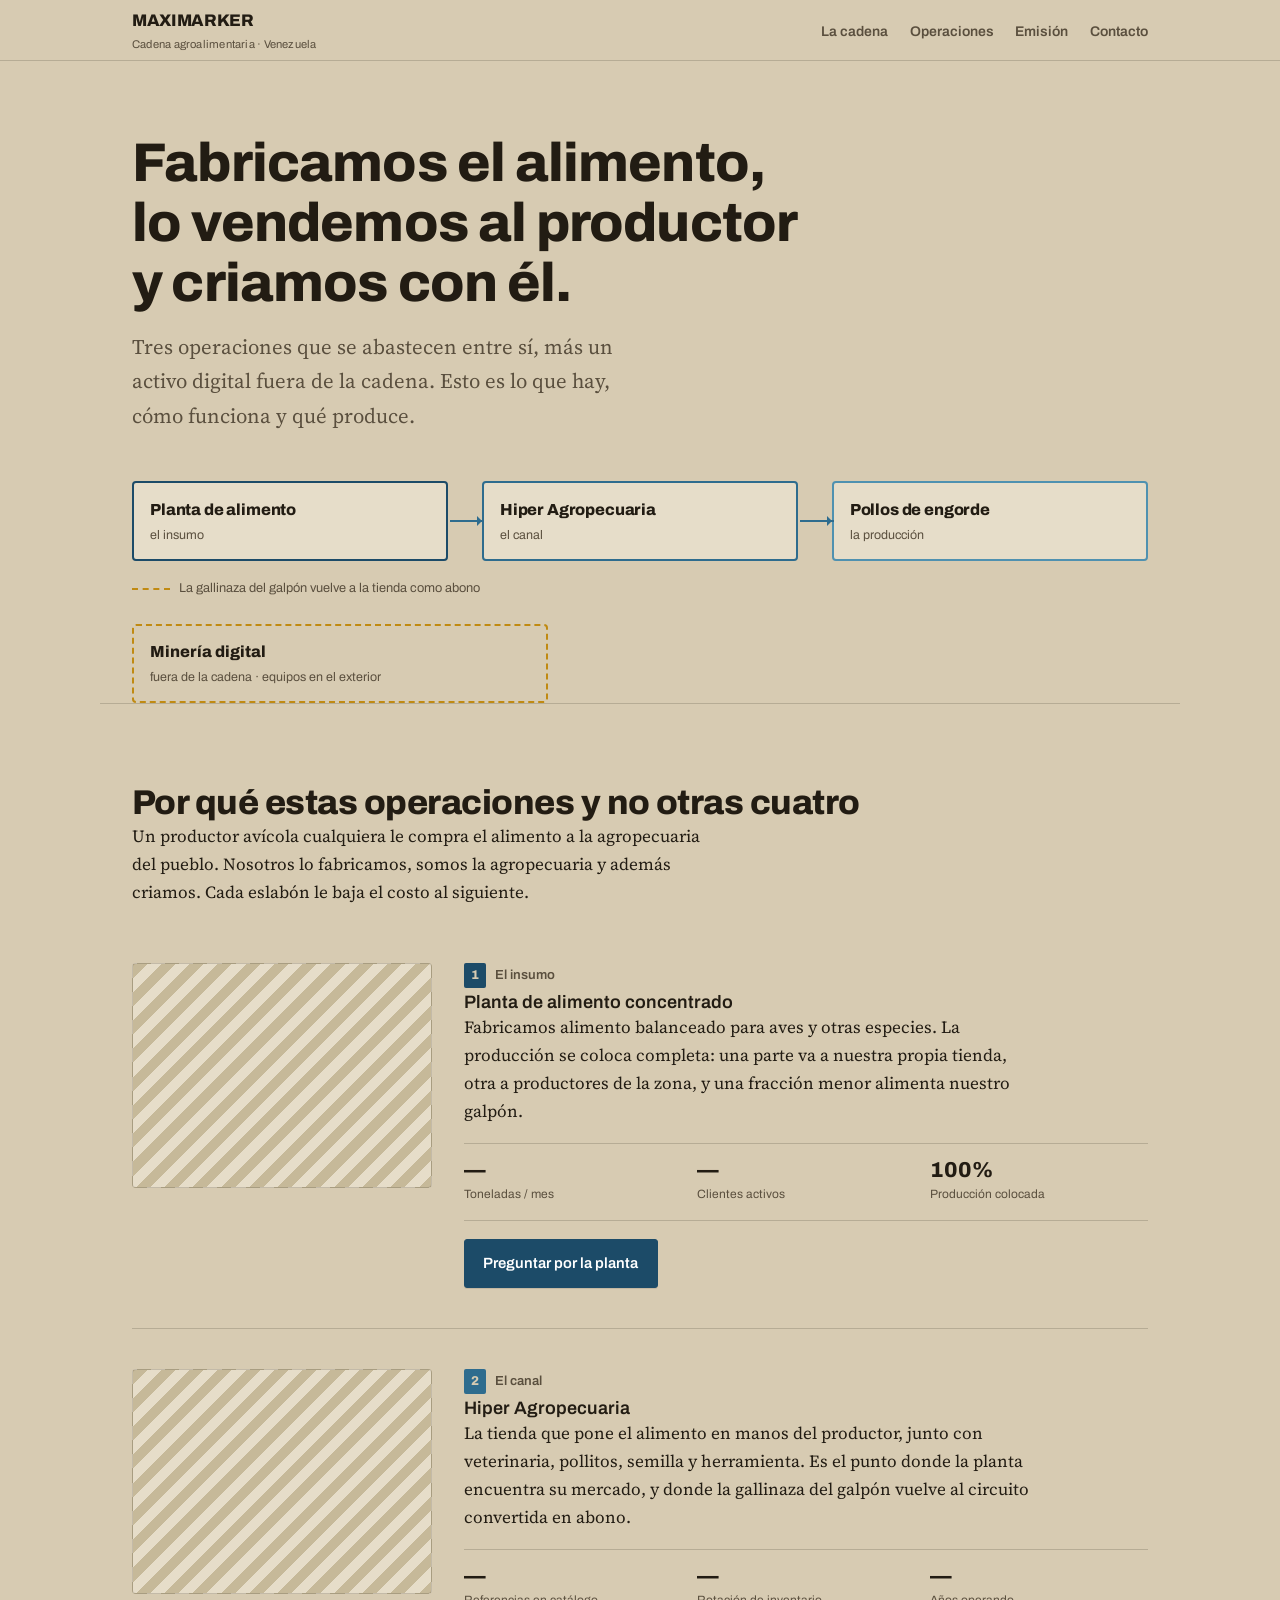
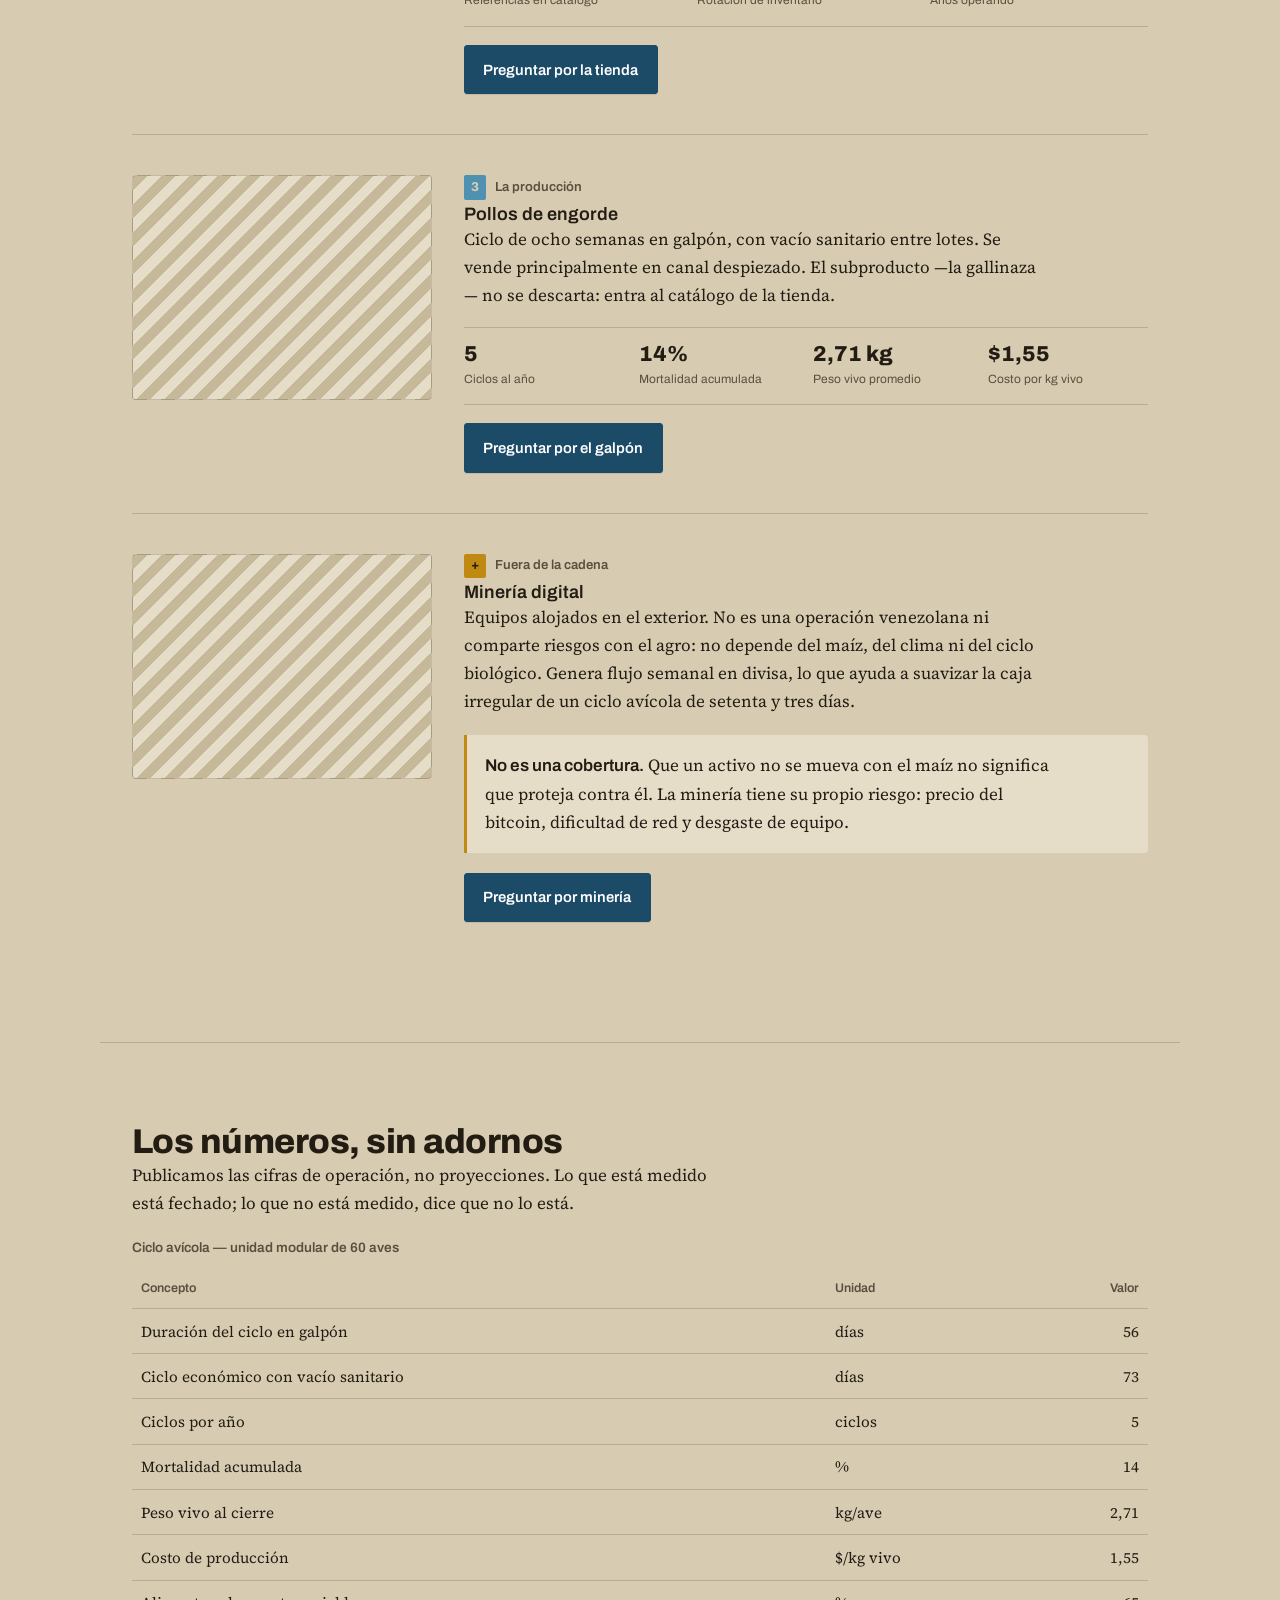
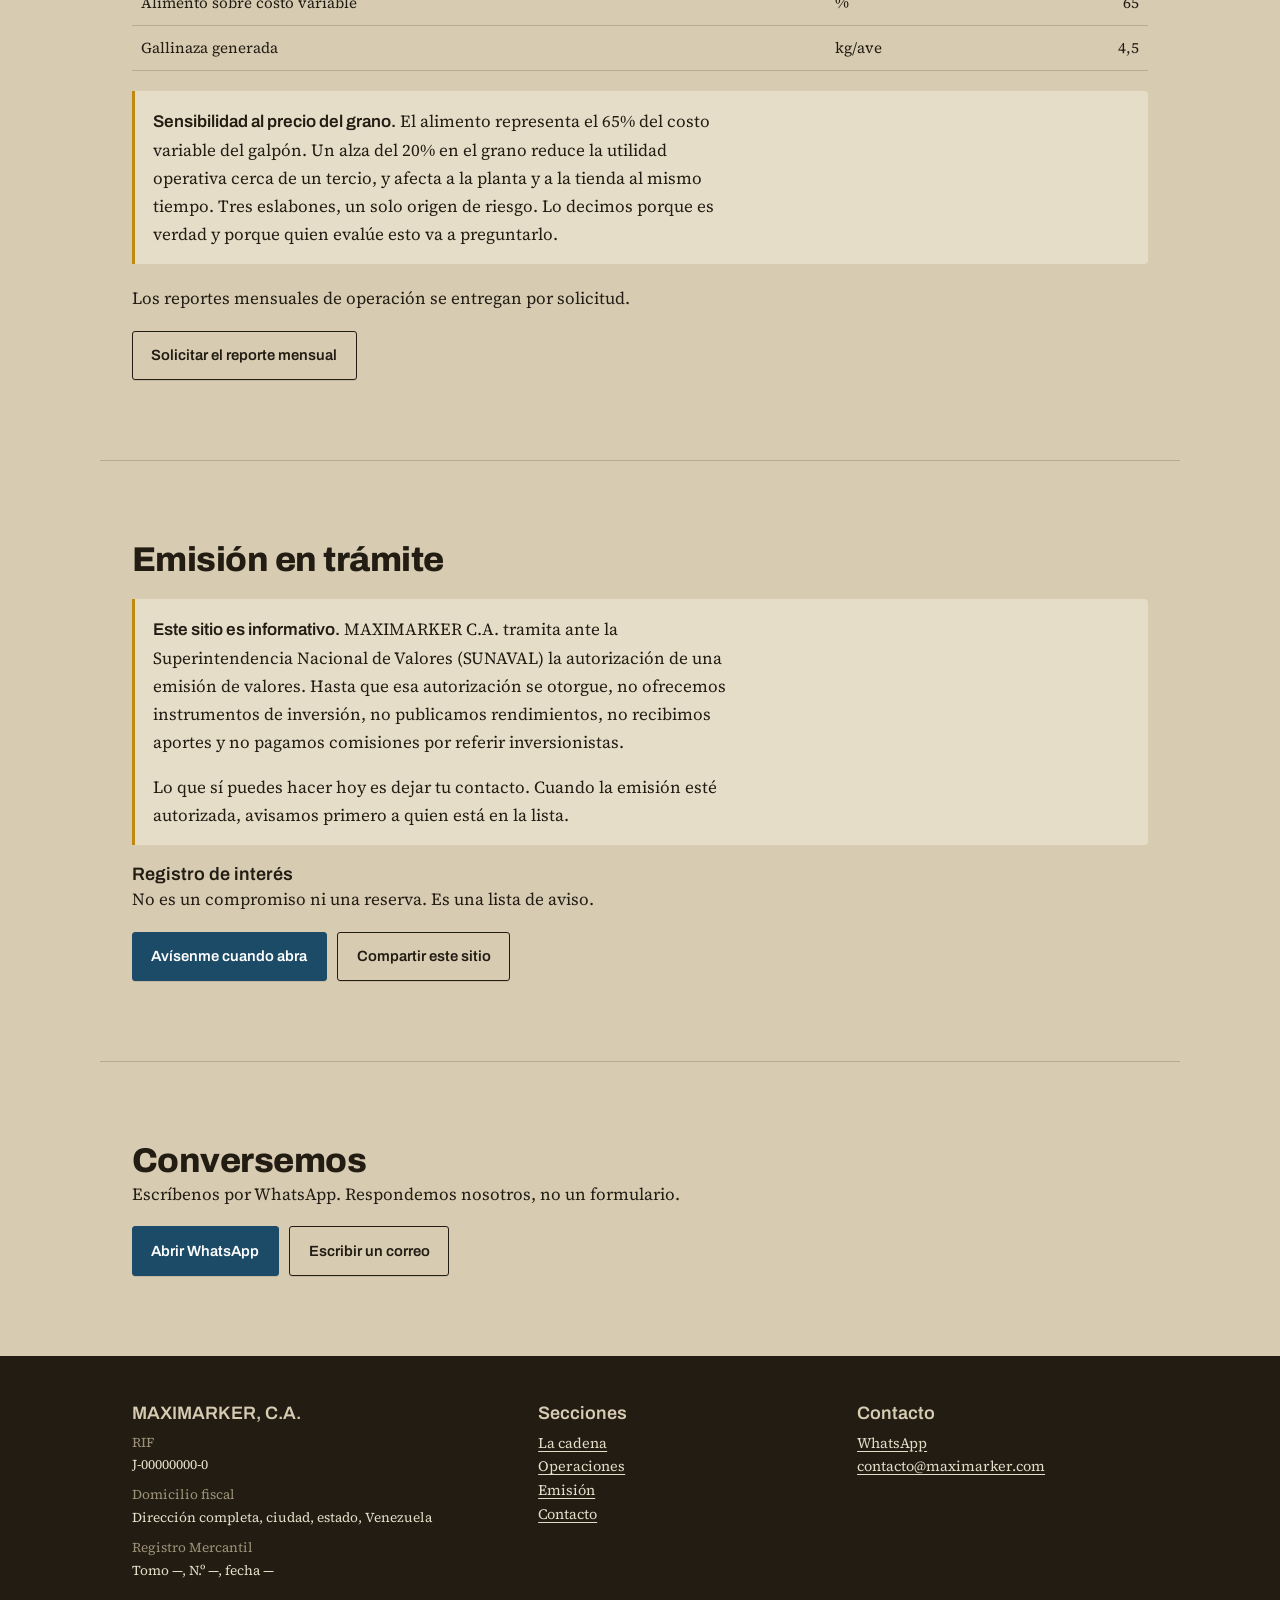
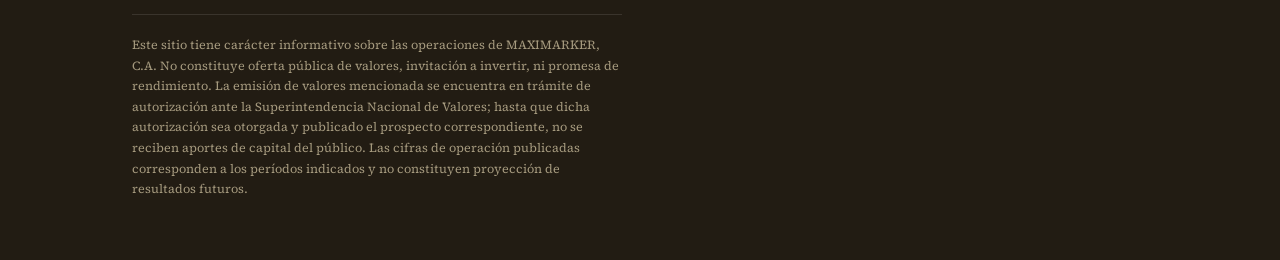
==== commit 6cb5a26d: "Add files via upload" ====
--- a/index.html
+++ b/index.html
@@ -1,2085 +1,478 @@
 <!DOCTYPE html>
-<html lang="es">
+<html lang="es" class="modo-informativo">
+<!--
+================================================================================
+  MAXIBRAIN · Portal de operaciones e inversión — MAXIMARKER C.A.
+  Prototipo v2 · Reemplaza index.html
+================================================================================
+
+  EDITA SOLO ESTO ANTES DE PUBLICAR  (busca la cadena  ///EDITAR  )
+
+  1. Datos legales ............ línea ~470 y footer
+  2. Número de WhatsApp ....... busca  584120000000  y reemplaza (sin +, sin espacios)
+  3. Cifras de operación ...... busca  ///EDITAR CIFRA
+  4. Imágenes ................. carpeta IMAGENES/ , nombres en minúscula sin espacios:
+                                planta.jpg · agropecuaria.jpg · pollos.jpg · mineria.jpg
+
+  INTERRUPTOR DE MODO — línea 2, atributo class del <html>:
+     class="modo-informativo"   → sin cifras de rendimiento, sin captación   (AHORA)
+     class="modo-emision"       → muestra los bloques de la emisión autorizada
+  Cambiar esa palabra activa o desactiva todo lo relacionado con la oferta.
+  NO pases a modo-emision hasta tener la autorización de SUNAVAL en mano.
+
+================================================================================
+-->
 <head>
-<meta charset="utf-8">
-<meta name="viewport" content="width=device-width,initial-scale=1,viewport-fit=cover,maximum-scale=1,user-scalable=no">
-<meta name="theme-color" content="#0E1C19">
-<meta name="mobile-web-app-capable" content="yes">
-<meta name="apple-mobile-web-app-capable" content="yes">
-<meta name="apple-mobile-web-app-status-bar-style" content="black-translucent">
-<title>CAVA</title>
-<link rel="manifest" href="data:application/manifest+json,%7B%22name%22%3A%22CAVA%22%2C%22short_name%22%3A%22CAVA%22%2C%22start_url%22%3A%22.%22%2C%22display%22%3A%22standalone%22%2C%22background_color%22%3A%22%230E1C19%22%2C%22theme_color%22%3A%22%230E1C19%22%2C%22orientation%22%3A%22portrait%22%2C%22icons%22%3A%5B%7B%22src%22%3A%22data%3Aimage%2Fsvg%2Bxml%2C%253Csvg%20xmlns%3D%27http%3A%2F%2Fwww.w3.org%2F2000%2Fsvg%27%20viewBox%3D%270%200%20512%20512%27%253E%253Crect%20width%3D%27512%27%20height%3D%27512%27%20fill%3D%27%25230E1C19%27%2F%253E%253Cpath%20d%3D%27M208%2080h96v88c0%2024%2040%2056%2040%20104v144a16%2016%200%200%201-16%2016H184a16%2016%200%200%201-16-16V272c0-48%2040-80%2040-104z%27%20fill%3D%27%2523E5A33C%27%2F%253E%253C%2Fsvg%253E%22%2C%22sizes%22%3A%22512x512%22%2C%22type%22%3A%22image%2Fsvg%2Bxml%22%2C%22purpose%22%3A%22any%22%7D%5D%7D">
-<link rel="icon" href="data:image/svg+xml,%3Csvg xmlns='http://www.w3.org/2000/svg' viewBox='0 0 64 64'%3E%3Crect width='64' height='64' rx='14' fill='%230E1C19'/%3E%3Cpath d='M26 10h12v11c0 3 5 7 5 13v18a2 2 0 0 1-2 2H23a2 2 0 0 1-2-2V34c0-6 5-10 5-13z' fill='%23E5A33C'/%3E%3C/svg%3E">
+<meta charset="UTF-8">
+<meta name="viewport" content="width=device-width, initial-scale=1">
+<title>MAXIMARKER C.A. — Cadena agroalimentaria en Venezuela</title>
+<meta name="description" content="MAXIMARKER C.A. opera una cadena agroalimentaria integrada en Venezuela: planta de alimento concentrado, tienda agropecuaria y producción avícola. Información sobre nuestras operaciones.">
+<meta name="robots" content="index, follow">
+
+<meta property="og:type" content="website">
+<meta property="og:title" content="MAXIMARKER C.A. — Cadena agroalimentaria">
+<meta property="og:description" content="Fabricamos el alimento, lo vendemos al productor y criamos con él. Tres eslabones de una misma cadena, operando en Venezuela.">
+<meta property="og:locale" content="es_VE">
+<!-- ///EDITAR: sube una imagen 1200x630 y pon aquí su URL absoluta.
+     Sin esto, el enlace compartido por WhatsApp sale sin vista previa. -->
+<meta property="og:image" content="IMAGENES/og-maximarker.jpg">
+<meta name="twitter:card" content="summary_large_image">
+
+<link rel="icon" href="data:image/svg+xml,<svg xmlns='http://www.w3.org/2000/svg' viewBox='0 0 32 32'><rect width='32' height='32' fill='%23221C13'/><path d='M7 22V10h4l5 8 5-8h4v12h-3v-7l-4 6h-4l-4-6v7z' fill='%23C08A12'/></svg>">
+
+<link rel="preconnect" href="https://fonts.googleapis.com">
+<link rel="preconnect" href="https://fonts.gstatic.com" crossorigin>
+<link href="https://fonts.googleapis.com/css2?family=Archivo:wght@400;600;800&family=Source+Serif+4:opsz,wght@8..60,400;8..60,600&display=swap" rel="stylesheet">
+
 <style>
+/* ── Sistema ──────────────────────────────────────────────────────────── */
 :root{
-  --fondo:#0E1C19; --panel:#152925; --panel2:#1D3830; --linea:#2B4A41;
-  --texto:#EDE4D2; --tenue:#8FA79E; --ambar:#E5A33C; --ambar-op:#3A2E13;
-  --verde:#56A97A; --rojo:#CF5546; --azul:#5E93B8;
-  --r:14px;
-}
-*{box-sizing:border-box;-webkit-tap-highlight-color:transparent}
-html,body{margin:0;padding:0;height:100%}
+  --papel:#D7CBB2;        /* papel de saco de alimento */
+  --papel-alto:#E6DDC9;
+  --papel-bajo:#C6B999;
+  --tinta:#221C13;        /* negro de impresión, cálido */
+  --tinta-2:#5A4F3E;
+  --azul:#1C4B68;         /* azul impreso sobre saco */
+  --azul-2:#2E6C8E;
+  --azul-3:#4F91B0;
+  --maiz:#C08A12;
+  --linea:rgba(34,28,19,.18);
+  --sombra:0 1px 0 rgba(34,28,19,.10);
+  --max:1080px;
+  --paso:clamp(2.75rem,7vw,5rem);
+}
+*,*::before,*::after{box-sizing:border-box}
+html{-webkit-text-size-adjust:100%;scroll-behavior:smooth}
+@media (prefers-reduced-motion:reduce){
+  html{scroll-behavior:auto}
+  *{animation-duration:.01ms!important;animation-iteration-count:1!important;transition-duration:.01ms!important}
+}
 body{
-  background:var(--fondo); color:var(--texto);
-  font-family:system-ui,-apple-system,"Segoe UI",Roboto,"Helvetica Neue",Arial,sans-serif;
-  font-size:16px; line-height:1.45; overscroll-behavior:none;
-}
-.num{font-variant-numeric:tabular-nums;letter-spacing:-.01em}
-button,input,select,textarea{font-family:inherit;font-size:16px;color:inherit}
-button{cursor:pointer;border:0;background:none}
-a{color:var(--ambar)}
-:focus-visible{outline:2px solid var(--ambar);outline-offset:2px}
-@media (prefers-reduced-motion:reduce){*{animation:none!important;transition:none!important}}
-
-/* ---- cabecera: la franja de tasas ---- */
-header{
-  position:fixed;top:0;left:0;right:0;z-index:40;background:var(--panel);
-  border-bottom:1px solid var(--linea);padding:env(safe-area-inset-top) 0 0;
-}
-.franja{display:flex;align-items:stretch;height:52px}
-.franja .tasas{flex:1;display:flex;align-items:center;gap:14px;padding:0 14px;min-width:0;overflow:hidden}
-.franja .tasas:active{background:var(--panel2)}
-.tdato{display:flex;flex-direction:column;justify-content:center;min-width:0}
-.tdato b{font-size:15px;font-weight:650;white-space:nowrap}
-.tdato span{font-size:10.5px;color:var(--tenue);white-space:nowrap}
-.tdato.destaca b{color:var(--ambar)}
-.franja .eng{width:52px;display:flex;align-items:center;justify-content:center;border-left:1px solid var(--linea);color:var(--tenue);font-size:20px}
-.aviso{background:var(--rojo);color:#fff;font-size:12.5px;padding:6px 14px;display:none}
-.aviso.on{display:block}
-
-/* ---- contenido ---- */
-main{padding:calc(52px + env(safe-area-inset-top)) 0 calc(66px + env(safe-area-inset-bottom));min-height:100%}
-main.conbarra{padding-bottom:calc(160px + env(safe-area-inset-bottom))}
-.vista{display:none;padding:14px}
-.vista.on{display:block}
-h2{font-size:20px;font-weight:660;margin:2px 0 14px}
-h3{font-size:13px;font-weight:600;color:var(--tenue);margin:22px 0 8px;letter-spacing:.01em}
-h3:first-child{margin-top:2px}
-p.nota{color:var(--tenue);font-size:13.5px;margin:6px 0}
-
-/* ---- barra inferior ---- */
-nav{
-  position:fixed;bottom:0;left:0;right:0;z-index:40;display:flex;
-  background:var(--panel);border-top:1px solid var(--linea);
-  padding-bottom:env(safe-area-inset-bottom);
-}
-nav button{flex:1;padding:9px 2px 10px;display:flex;flex-direction:column;align-items:center;gap:3px;color:var(--tenue);font-size:10.5px}
-nav button svg{width:22px;height:22px;fill:none;stroke:currentColor;stroke-width:1.7;stroke-linecap:round;stroke-linejoin:round}
-nav button.on{color:var(--ambar)}
-
-/* ---- piezas ---- */
-.tarjeta{background:var(--panel);border:1px solid var(--linea);border-radius:var(--r);padding:14px;margin-bottom:12px}
-.grande{display:flex;gap:10px;margin-bottom:12px}
-.grande>div{flex:1;background:var(--panel);border:1px solid var(--linea);border-radius:var(--r);padding:12px 12px 13px}
-.grande b{display:block;font-size:23px;font-weight:660;line-height:1.15}
-.grande span{font-size:11px;color:var(--tenue)}
-.grande .oro b{color:var(--ambar)}
-
-.btn{display:block;width:100%;padding:15px;border-radius:var(--r);background:var(--panel2);color:var(--texto);font-size:16px;font-weight:600;text-align:center;border:1px solid var(--linea)}
-.btn:active{transform:scale(.99)}
-.btn.oro{background:var(--ambar);color:#1A1207;border-color:var(--ambar)}
-.btn.verde{background:var(--verde);color:#07130C;border-color:var(--verde)}
-.btn.rojo{background:transparent;color:var(--rojo);border-color:var(--rojo)}
-.btn.enorme{padding:22px;font-size:19px;font-weight:700}
-.btn.chico{padding:10px;font-size:14px}
-.fila{display:flex;gap:8px}
-.fila>*{flex:1}
-
-label{display:block;font-size:12.5px;color:var(--tenue);margin:12px 0 5px}
-input,select,textarea{
-  width:100%;padding:12px;border-radius:10px;background:var(--fondo);
-  border:1px solid var(--linea);color:var(--texto)
-}
-input[type=checkbox]{width:auto}
-.campo-inline{display:flex;align-items:center;gap:10px;margin:12px 0}
-.campo-inline label{margin:0;flex:1;color:var(--texto);font-size:14.5px}
-.campo-inline input,.campo-inline select{width:auto;min-width:90px;text-align:right}
-
-/* ---- listas ---- */
-.item{display:flex;align-items:center;gap:11px;padding:11px 12px;border-bottom:1px solid var(--linea)}
-.item:last-child{border-bottom:0}
-.item .cuerpo{flex:1;min-width:0}
-.item .tit{font-size:15px;font-weight:560;overflow:hidden;text-overflow:ellipsis;white-space:nowrap}
-.item .sub{font-size:12px;color:var(--tenue);margin-top:1px}
-.item .der{text-align:right;white-space:nowrap}
-.item .der b{display:block;font-size:15px;font-weight:620}
-.item .der span{font-size:11px;color:var(--tenue)}
-.lista{background:var(--panel);border:1px solid var(--linea);border-radius:var(--r);overflow:hidden}
-.punto{width:9px;height:9px;border-radius:50%;flex:none}
-.p-rojo{background:var(--rojo)} .p-ama{background:var(--ambar)} .p-verde{background:var(--verde)}
-.vacio{text-align:center;color:var(--tenue);padding:34px 18px;font-size:14px}
-.vacio b{display:block;color:var(--texto);font-size:16px;margin-bottom:5px;font-weight:600}
-
-/* ---- vender ---- */
-.buscador{display:flex;gap:8px;margin-bottom:12px}
-.buscador input{flex:1;font-size:17px;padding:14px}
-.buscador button{width:56px;flex:none;border-radius:10px;background:var(--panel2);border:1px solid var(--linea);font-size:22px}
-.favs{display:grid;grid-template-columns:repeat(3,1fr);gap:7px;margin-bottom:14px}
-.favs button{background:var(--panel);border:1px solid var(--linea);border-radius:11px;padding:10px 7px;min-height:60px;display:flex;flex-direction:column;justify-content:center;gap:2px}
-.favs button:active{background:var(--panel2);border-color:var(--ambar)}
-.favs .n{font-size:12px;font-weight:560;line-height:1.2;overflow:hidden;display:-webkit-box;-webkit-line-clamp:2;-webkit-box-orient:vertical}
-.favs .pz{font-size:10.5px;color:var(--ambar)}
-.cant{display:flex;align-items:center;gap:0;background:var(--fondo);border:1px solid var(--linea);border-radius:9px;overflow:hidden}
-.cant button{width:32px;height:32px;font-size:18px;color:var(--tenue)}
-.cant b{min-width:26px;text-align:center;font-size:15px}
-
-/* ---- la barra del dinero ---- */
-.dinero{
-  position:fixed;left:0;right:0;bottom:calc(66px + env(safe-area-inset-bottom));z-index:35;
-  background:var(--panel);border-top:2px solid var(--ambar);display:none
-}
-.dinero.on{display:block}
-.dinero .cifras{display:flex}
-.dinero .cifras>div{flex:1;padding:10px 14px 11px}
-.dinero .cifras>div+div{border-left:1px solid var(--linea)}
-.dinero .cifras b{display:block;font-size:22px;font-weight:680;line-height:1.15}
-.dinero .cifras span{font-size:10.5px;color:var(--tenue)}
-.dinero .oro b{color:var(--ambar)}
-.dinero .pie{display:flex;gap:8px;padding:0 10px 10px}
-
-/* ---- modales ---- */
-.velo{position:fixed;inset:0;z-index:60;background:rgba(6,14,12,.82);display:none;align-items:flex-end}
-.velo.on{display:flex}
-.hoja{
-  width:100%;max-height:92vh;overflow-y:auto;background:var(--panel);
-  border-radius:18px 18px 0 0;border-top:1px solid var(--linea);
-  padding:16px 16px calc(20px + env(safe-area-inset-bottom))
-}
-.hoja h4{margin:0 0 4px;font-size:18px;font-weight:650}
-.asa{width:38px;height:4px;border-radius:2px;background:var(--linea);margin:0 auto 14px}
-
-/* ---- cámara ---- */
-#camara{position:fixed;inset:0;z-index:70;background:#000;display:none;flex-direction:column}
-#camara.on{display:flex}
-#camara video{flex:1;width:100%;object-fit:cover}
-.mira{position:absolute;left:8%;right:8%;top:32%;height:22%;border:2px solid var(--ambar);border-radius:12px;box-shadow:0 0 0 100vmax rgba(0,0,0,.45)}
-.camtop{position:absolute;top:0;left:0;right:0;padding:calc(12px + env(safe-area-inset-top)) 14px 12px;color:#fff;font-size:14px;background:linear-gradient(rgba(0,0,0,.6),transparent)}
-.cambot{position:absolute;bottom:0;left:0;right:0;padding:14px 14px calc(18px + env(safe-area-inset-bottom))}
-
-/* ---- varios ---- */
-.chip{display:inline-block;padding:3px 9px;border-radius:20px;font-size:11.5px;background:var(--panel2);border:1px solid var(--linea);color:var(--tenue)}
-.chip.oro{color:var(--ambar);border-color:var(--ambar-op);background:var(--ambar-op)}
-.chip.rojo{color:var(--rojo);border-color:#3B1D19;background:#3B1D19}
-.aviso-caja{background:var(--ambar-op);border:1px solid #4A3A18;border-radius:11px;padding:11px 13px;font-size:13.5px;margin-bottom:12px}
-.aviso-caja.mal{background:#331915;border-color:#4E2620}
-table.mini{width:100%;border-collapse:collapse;font-size:13px}
-table.mini td{padding:6px 0;border-bottom:1px solid var(--linea)}
-table.mini td:last-child{text-align:right;font-weight:600}
-table.mini tr:last-child td{border-bottom:0}
-#brindis{position:fixed;left:14px;right:14px;bottom:calc(80px + env(safe-area-inset-bottom));z-index:80;background:var(--verde);color:#07130C;padding:13px 16px;border-radius:12px;font-weight:600;font-size:14.5px;display:none;text-align:center}
-#brindis.mal{background:var(--rojo);color:#fff}
-#brindis.on{display:block}
-.grafico{display:flex;align-items:flex-end;gap:3px;height:70px;margin:10px 0 4px}
-.grafico div{flex:1;background:var(--panel2);border-radius:2px 2px 0 0;min-height:2px}
-.grafico div:last-child{background:var(--ambar)}
+  margin:0;background:var(--papel);color:var(--tinta);
+  font:400 1.0625rem/1.65 "Source Serif 4",Georgia,serif;
+  text-rendering:optimizeLegibility;
+}
+img{max-width:100%;display:block}
+a{color:var(--azul);text-underline-offset:.18em}
+:focus-visible{outline:3px solid var(--maiz);outline-offset:3px;border-radius:2px}
+
+h1,h2,h3,.ui{font-family:Archivo,system-ui,sans-serif}
+h1,h2,h3{margin:0;line-height:1.1;letter-spacing:-.015em;font-weight:800}
+h1{font-size:clamp(2rem,6.2vw,3.4rem)}
+h2{font-size:clamp(1.5rem,4vw,2.15rem)}
+h3{font-size:1.125rem;font-weight:600;letter-spacing:0}
+p{margin:0 0 1em;max-width:64ch}
+
+.envoltura{width:100%;max-width:var(--max);margin-inline:auto;padding-inline:clamp(1.1rem,5vw,2rem)}
+.seccion{padding-block:var(--paso);border-top:1px solid var(--linea)}
+.saltar{position:absolute;left:-9999px}
+.saltar:focus{left:1rem;top:1rem;z-index:99;background:var(--tinta);color:var(--papel);padding:.6rem 1rem;border-radius:3px}
+
+/* ── Cabecera ─────────────────────────────────────────────────────────── */
+.cabecera{
+  position:sticky;top:0;z-index:40;background:var(--papel);
+  border-bottom:1px solid var(--linea);
+}
+.cabecera .fila{display:flex;align-items:center;gap:1rem;min-height:60px}
+.marca{font-family:Archivo;font-weight:800;font-size:1.05rem;letter-spacing:-.02em;text-decoration:none;color:var(--tinta);margin-right:auto}
+.marca span{display:block;font-weight:400;font-size:.7rem;color:var(--tinta-2);letter-spacing:.02em}
+.menu{display:flex;gap:1.35rem;list-style:none;margin:0;padding:0}
+.menu a{font-family:Archivo;font-size:.875rem;font-weight:600;color:var(--tinta-2);text-decoration:none;padding-block:.35rem;border-bottom:2px solid transparent}
+.menu a:hover{color:var(--tinta);border-bottom-color:var(--maiz)}
+@media (max-width:719px){
+  .menu{position:absolute;left:0;right:0;top:100%;background:var(--papel-alto);
+        flex-direction:column;gap:0;padding:.5rem 0;border-bottom:1px solid var(--linea);display:none}
+  .menu.abierto{display:flex}
+  .menu a{padding:.7rem clamp(1.1rem,5vw,2rem);border-bottom:none}
+  .conmutador{display:block}
+}
+.conmutador{display:none;background:none;border:1px solid var(--linea);border-radius:3px;
+  padding:.45rem .7rem;font-family:Archivo;font-weight:600;font-size:.8rem;color:var(--tinta)}
+
+/* ── Portada ──────────────────────────────────────────────────────────── */
+.portada{padding-block:clamp(2.5rem,7vw,4.5rem) 0}
+.tesis{font-size:clamp(1.05rem,2.4vw,1.3rem);color:var(--tinta-2);max-width:52ch;margin-top:1.1rem}
+
+/* El diagrama de cadena: el elemento con el que se gasta la audacia.
+   Vertical en teléfono, horizontal desde 720px. Sin SVG de tamaño fijo:
+   un viewBox de 760px hace que el texto quede en 7px en un móvil. */
+.cadena{margin-top:clamp(2rem,5vw,3rem)}
+.eslabones{list-style:none;margin:0;padding:0;display:grid;gap:0}
+.eslabones li{
+  position:relative;background:var(--papel-alto);border:2px solid var(--azul);
+  border-radius:4px;padding:.85rem 1rem;
+  opacity:0;animation:aparecer .5s cubic-bezier(.2,.7,.3,1) forwards;
+}
+.eslabones li:nth-child(1){animation-delay:.05s}
+.eslabones li:nth-child(2){animation-delay:.22s;border-color:var(--azul-2)}
+.eslabones li:nth-child(3){animation-delay:.39s;border-color:var(--azul-3)}
+@keyframes aparecer{from{opacity:0;transform:translateY(6px)}to{opacity:1;transform:none}}
+@media (prefers-reduced-motion:reduce){.eslabones li{opacity:1;animation:none}}
+.eslabones b{display:block;font-family:Archivo;font-weight:800;font-size:1rem;letter-spacing:-.01em}
+.eslabones i{display:block;font-family:Archivo;font-style:normal;font-weight:400;font-size:.78rem;color:var(--tinta-2);margin-top:.1rem}
+/* Flechas de flujo */
+.eslabones li+li::before{
+  content:"";position:absolute;background:var(--azul-2);
+  left:50%;top:-1.35rem;width:2px;height:1.35rem;transform:translateX(-50%);
+}
+.eslabones li+li::after{
+  content:"";position:absolute;left:50%;top:-.45rem;transform:translateX(-50%);
+  border:5px solid transparent;border-top-color:var(--azul-2);
+}
+@media (min-width:720px){
+  .eslabones{grid-template-columns:repeat(3,1fr);gap:0 2.1rem}
+  .eslabones li+li::before{left:-2.1rem;top:50%;width:2.1rem;height:2px;transform:translateY(-50%)}
+  .eslabones li+li::after{left:-.45rem;top:50%;transform:translateY(-50%);
+    border-top-color:transparent;border-left-color:var(--azul-2)}
+}
+@media (max-width:719px){.eslabones{gap:1.35rem}}
+/* El retorno de la gallinaza */
+.retorno{
+  display:flex;align-items:center;gap:.55rem;margin-top:1.1rem;
+  font-family:Archivo;font-size:.8rem;color:var(--tinta-2);
+}
+.retorno::before{
+  content:"";flex:0 0 auto;width:2.4rem;height:0;
+  border-top:2px dashed var(--maiz);
+}
+.suelto-caja{
+  margin-top:1.5rem;padding:.85rem 1rem;border:2px dashed var(--maiz);border-radius:4px;
+  background:transparent;max-width:min(100%,26rem);
+}
+.suelto-caja b{display:block;font-family:Archivo;font-weight:800;font-size:1rem}
+.suelto-caja i{display:block;font-family:Archivo;font-style:normal;font-weight:400;font-size:.78rem;color:var(--tinta-2);margin-top:.1rem}
+
+/* ── Eslabones ────────────────────────────────────────────────────────── */
+.eslabon{display:grid;gap:clamp(1.1rem,3vw,2rem);align-items:start;padding-block:clamp(1.75rem,4vw,2.5rem);border-top:1px solid var(--linea)}
+.eslabon:first-of-type{border-top:none}
+@media (min-width:800px){.eslabon{grid-template-columns:300px 1fr}}
+.retrato{position:relative;aspect-ratio:4/3;border-radius:4px;overflow:hidden;background:
+  repeating-linear-gradient(135deg,var(--papel-bajo) 0 10px,var(--papel-alto) 10px 20px);
+  border:1px solid var(--linea)}
+.retrato img{width:100%;height:100%;object-fit:cover}
+.orden{display:flex;align-items:baseline;gap:.6rem;margin-bottom:.35rem}
+.orden b{font-family:Archivo;font-weight:800;font-size:.8rem;color:var(--papel);background:var(--azul);
+  border-radius:2px;padding:.1rem .42rem;letter-spacing:.02em}
+.eslabon.e2 .orden b{background:var(--azul-2)} .eslabon.e3 .orden b{background:var(--azul-3)}
+.eslabon.suelto .orden b{background:var(--maiz);color:var(--tinta)}
+.rol{font-family:Archivo;font-weight:600;font-size:.82rem;color:var(--tinta-2)}
+
+.cifras{display:grid;grid-template-columns:repeat(auto-fit,minmax(132px,1fr));gap:.9rem;
+  margin:1.1rem 0;padding:.9rem 0;border-block:1px solid var(--linea)}
+.cifra .n{font-family:Archivo;font-weight:800;font-size:1.35rem;font-variant-numeric:tabular-nums;line-height:1.15;display:block}
+.cifra .q{font-family:Archivo;font-weight:400;font-size:.75rem;color:var(--tinta-2);display:block;margin-top:.15rem}
+
+/* ── Botones ──────────────────────────────────────────────────────────── */
+.boton{display:inline-flex;align-items:center;gap:.5rem;font-family:Archivo;font-weight:600;font-size:.925rem;
+  padding:.72rem 1.15rem;border-radius:3px;text-decoration:none;border:1.5px solid var(--tinta);
+  background:var(--tinta);color:var(--papel);box-shadow:var(--sombra);transition:transform .12s ease}
+.boton:hover{transform:translateY(-1px)}
+.boton.claro{background:transparent;color:var(--tinta)}
+.boton.wasap{background:var(--azul);border-color:var(--azul);color:#fff}
+.acciones{display:flex;flex-wrap:wrap;gap:.65rem;margin-top:1.15rem}
+
+/* ── Aviso / estado ───────────────────────────────────────────────────── */
+.aviso{background:var(--papel-alto);border-left:3px solid var(--maiz);padding:1rem 1.15rem;border-radius:0 4px 4px 0;margin-block:1.25rem}
+.aviso p:last-child{margin-bottom:0}
+.aviso strong{font-family:Archivo;font-weight:600}
+
+/* Tabla de operación */
+.tabla{width:100%;border-collapse:collapse;margin-top:1.25rem;font-size:.95rem}
+.tabla caption{text-align:left;font-family:Archivo;font-weight:600;font-size:.85rem;color:var(--tinta-2);padding-bottom:.55rem}
+.tabla th,.tabla td{text-align:left;padding:.6rem .55rem;border-bottom:1px solid var(--linea)}
+.tabla thead th{font-family:Archivo;font-weight:600;font-size:.78rem;color:var(--tinta-2)}
+.tabla td:last-child,.tabla th:last-child{text-align:right;font-variant-numeric:tabular-nums}
+
+/* ── Interruptor de modo ──────────────────────────────────────────────── */
+.solo-emision{display:none}
+.modo-emision .solo-emision{display:revert}
+.modo-emision .solo-informativo{display:none}
+
+/* ── Pie ──────────────────────────────────────────────────────────────── */
+.pie{background:var(--tinta);color:var(--papel-bajo);padding-block:clamp(2rem,5vw,3rem);font-size:.9rem}
+.pie a{color:var(--papel-alto)}
+.pie h3{color:var(--papel);margin-bottom:.5rem}
+.pie .rejilla{display:grid;gap:1.75rem}
+@media (min-width:760px){.pie .rejilla{grid-template-columns:1.3fr 1fr 1fr}}
+.pie dl{margin:0;font-size:.85rem}
+.pie dt{color:var(--papel-bajo);opacity:.75;margin-top:.5rem}
+.pie dd{margin:0;color:var(--papel-alto)}
+.legal{margin-top:2rem;padding-top:1.25rem;border-top:1px solid rgba(255,255,255,.14);font-size:.78rem;opacity:.8;max-width:70ch}
 </style>
 </head>
+
 <body>
-
-<header>
-  <div class="franja">
-    <div class="tasas" id="franjaTasas" onclick="irA('tasas')"></div>
-    <button class="eng" onclick="irA('ajustes')" aria-label="Ajustes">⚙</button>
-  </div>
-  <div class="aviso" id="avisoTasa"></div>
+<a class="saltar" href="#principal">Saltar al contenido</a>
+
+<header class="cabecera">
+  <div class="envoltura fila">
+    <a class="marca" href="#principal">MAXIMARKER<span>Cadena agroalimentaria · Venezuela</span></a>
+    <button class="conmutador ui" id="btnMenu" aria-expanded="false" aria-controls="menu">Menú</button>
+    <nav aria-label="Principal">
+      <ul class="menu" id="menu">
+        <li><a href="#cadena">La cadena</a></li>
+        <li><a href="#operaciones">Operaciones</a></li>
+        <li><a href="#emision">Emisión</a></li>
+        <li><a href="#contacto">Contacto</a></li>
+      </ul>
+    </nav>
+  </div>
 </header>
 
 <main id="principal">
-  <section class="vista" id="v-inicio"></section>
-  <section class="vista" id="v-vender"></section>
-  <section class="vista" id="v-cargar"></section>
-  <section class="vista" id="v-stock"></section>
-  <section class="vista" id="v-cierre"></section>
-  <section class="vista" id="v-tasas"></section>
-  <section class="vista" id="v-ajustes"></section>
-  <section class="vista" id="v-ayuda"></section>
+
+<!-- ══ PORTADA ══════════════════════════════════════════════════════════ -->
+<section class="portada envoltura" aria-labelledby="t-portada">
+  <h1 id="t-portada">Fabricamos el alimento,<br>lo vendemos al productor<br>y criamos con él.</h1>
+  <p class="tesis">Tres operaciones que se abastecen entre sí, más un activo digital fuera de la cadena. Esto es lo que hay, cómo funciona y qué produce.</p>
+
+  <div class="cadena">
+    <ol class="eslabones">
+      <li><b>Planta de alimento</b><i>el insumo</i></li>
+      <li><b>Hiper Agropecuaria</b><i>el canal</i></li>
+      <li><b>Pollos de engorde</b><i>la producción</i></li>
+    </ol>
+    <p class="retorno">La gallinaza del galpón vuelve a la tienda como abono</p>
+    <div class="suelto-caja">
+      <b>Minería digital</b><i>fuera de la cadena · equipos en el exterior</i>
+    </div>
+  </div>
+</section>
+
+<!-- ══ LA CADENA ════════════════════════════════════════════════════════ -->
+<section class="seccion envoltura" id="cadena" aria-labelledby="t-cadena">
+  <h2 id="t-cadena">Por qué estas operaciones y no otras cuatro</h2>
+  <p>Un productor avícola cualquiera le compra el alimento a la agropecuaria del pueblo. Nosotros lo fabricamos, somos la agropecuaria y además criamos. Cada eslabón le baja el costo al siguiente.</p>
+
+  <!-- ─ Eslabón 1 ─────────────────────────────────────────────────────── -->
+  <article class="eslabon e1">
+    <div class="retrato"><img src="IMAGENES/planta.jpg" alt="Interior de la planta de alimento concentrado de MAXIMARKER" loading="lazy" onerror="this.remove()"></div>
+    <div>
+      <div class="orden"><b>1</b><span class="rol">El insumo</span></div>
+      <h3>Planta de alimento concentrado</h3>
+      <p>Fabricamos alimento balanceado para aves y otras especies. La producción se coloca completa: una parte va a nuestra propia tienda, otra a productores de la zona, y una fracción menor alimenta nuestro galpón.</p>
+      <div class="cifras">
+        <!-- ///EDITAR CIFRA -->
+        <div class="cifra"><span class="n">—</span><span class="q">Toneladas / mes</span></div>
+        <div class="cifra"><span class="n">—</span><span class="q">Clientes activos</span></div>
+        <div class="cifra"><span class="n">100%</span><span class="q">Producción colocada</span></div>
+      </div>
+      <div class="acciones">
+        <a class="boton wasap" href="https://wa.me/584120000000?text=Hola%2C%20vi%20el%20sitio%20de%20MAXIMARKER%20y%20quiero%20saber%20m%C3%A1s%20de%20la%20planta%20de%20alimento.">Preguntar por la planta</a>
+      </div>
+    </div>
+  </article>
+
+  <!-- ─ Eslabón 2 ─────────────────────────────────────────────────────── -->
+  <article class="eslabon e2">
+    <div class="retrato"><img src="IMAGENES/agropecuaria.jpg" alt="Mostrador e inventario de Hiper Agropecuaria" loading="lazy" onerror="this.remove()"></div>
+    <div>
+      <div class="orden"><b>2</b><span class="rol">El canal</span></div>
+      <h3>Hiper Agropecuaria</h3>
+      <p>La tienda que pone el alimento en manos del productor, junto con veterinaria, pollitos, semilla y herramienta. Es el punto donde la planta encuentra su mercado, y donde la gallinaza del galpón vuelve al circuito convertida en abono.</p>
+      <div class="cifras">
+        <!-- ///EDITAR CIFRA -->
+        <div class="cifra"><span class="n">—</span><span class="q">Referencias en catálogo</span></div>
+        <div class="cifra"><span class="n">—</span><span class="q">Rotación de inventario</span></div>
+        <div class="cifra"><span class="n">—</span><span class="q">Años operando</span></div>
+      </div>
+      <div class="acciones">
+        <a class="boton wasap" href="https://wa.me/584120000000?text=Hola%2C%20vi%20el%20sitio%20de%20MAXIMARKER%20y%20quiero%20saber%20m%C3%A1s%20de%20Hiper%20Agropecuaria.">Preguntar por la tienda</a>
+      </div>
+    </div>
+  </article>
+
+  <!-- ─ Eslabón 3 ─────────────────────────────────────────────────────── -->
+  <article class="eslabon e3">
+    <div class="retrato"><img src="IMAGENES/pollos.jpg" alt="Galpón de pollos de engorde de MAXIMARKER" loading="lazy" onerror="this.remove()"></div>
+    <div>
+      <div class="orden"><b>3</b><span class="rol">La producción</span></div>
+      <h3>Pollos de engorde</h3>
+      <p>Ciclo de ocho semanas en galpón, con vacío sanitario entre lotes. Se vende principalmente en canal despiezado. El subproducto —la gallinaza— no se descarta: entra al catálogo de la tienda.</p>
+      <div class="cifras">
+        <div class="cifra"><span class="n">5</span><span class="q">Ciclos al año</span></div>
+        <div class="cifra"><span class="n">14%</span><span class="q">Mortalidad acumulada</span></div>
+        <div class="cifra"><span class="n">2,71 kg</span><span class="q">Peso vivo promedio</span></div>
+        <div class="cifra"><span class="n">$1,55</span><span class="q">Costo por kg vivo</span></div>
+      </div>
+      <div class="acciones">
+        <a class="boton wasap" href="https://wa.me/584120000000?text=Hola%2C%20vi%20el%20sitio%20de%20MAXIMARKER%20y%20quiero%20saber%20m%C3%A1s%20del%20galp%C3%B3n%20de%20engorde.">Preguntar por el galpón</a>
+      </div>
+    </div>
+  </article>
+
+  <!-- ─ Fuera de la cadena ────────────────────────────────────────────── -->
+  <article class="eslabon suelto">
+    <div class="retrato"><img src="IMAGENES/mineria.jpg" alt="Equipos de minería digital de MAXIMARKER, alojados en el exterior" loading="lazy" onerror="this.remove()"></div>
+    <div>
+      <div class="orden"><b>+</b><span class="rol">Fuera de la cadena</span></div>
+      <h3>Minería digital</h3>
+      <p>Equipos alojados en el exterior. No es una operación venezolana ni comparte riesgos con el agro: no depende del maíz, del clima ni del ciclo biológico. Genera flujo semanal en divisa, lo que ayuda a suavizar la caja irregular de un ciclo avícola de setenta y tres días.</p>
+      <div class="aviso">
+        <p><strong>No es una cobertura.</strong> Que un activo no se mueva con el maíz no significa que proteja contra él. La minería tiene su propio riesgo: precio del bitcoin, dificultad de red y desgaste de equipo.</p>
+      </div>
+      <div class="acciones">
+        <a class="boton wasap" href="https://wa.me/584120000000?text=Hola%2C%20vi%20el%20sitio%20de%20MAXIMARKER%20y%20quiero%20saber%20m%C3%A1s%20de%20la%20operaci%C3%B3n%20de%20miner%C3%ADa.">Preguntar por minería</a>
+      </div>
+    </div>
+  </article>
+</section>
+
+<!-- ══ OPERACIONES ══════════════════════════════════════════════════════ -->
+<section class="seccion envoltura" id="operaciones" aria-labelledby="t-oper">
+  <h2 id="t-oper">Los números, sin adornos</h2>
+  <p>Publicamos las cifras de operación, no proyecciones. Lo que está medido está fechado; lo que no está medido, dice que no lo está.</p>
+
+  <table class="tabla">
+    <caption>Ciclo avícola — unidad modular de 60 aves <!-- ///EDITAR CIFRA: actualiza al cerrar cada ciclo --></caption>
+    <thead>
+      <tr><th scope="col">Concepto</th><th scope="col">Unidad</th><th scope="col">Valor</th></tr>
+    </thead>
+    <tbody>
+      <tr><td>Duración del ciclo en galpón</td><td>días</td><td>56</td></tr>
+      <tr><td>Ciclo económico con vacío sanitario</td><td>días</td><td>73</td></tr>
+      <tr><td>Ciclos por año</td><td>ciclos</td><td>5</td></tr>
+      <tr><td>Mortalidad acumulada</td><td>%</td><td>14</td></tr>
+      <tr><td>Peso vivo al cierre</td><td>kg/ave</td><td>2,71</td></tr>
+      <tr><td>Costo de producción</td><td>$/kg vivo</td><td>1,55</td></tr>
+      <tr><td>Alimento sobre costo variable</td><td>%</td><td>65</td></tr>
+      <tr><td>Gallinaza generada</td><td>kg/ave</td><td>4,5</td></tr>
+    </tbody>
+  </table>
+
+  <div class="aviso">
+    <p><strong>Sensibilidad al precio del grano.</strong> El alimento representa el 65% del costo variable del galpón. Un alza del 20% en el grano reduce la utilidad operativa cerca de un tercio, y afecta a la planta y a la tienda al mismo tiempo. Tres eslabones, un solo origen de riesgo. Lo decimos porque es verdad y porque quien evalúe esto va a preguntarlo.</p>
+  </div>
+
+  <p><!-- ///EDITAR: sustituir por el enlace real cuando exista el reporte -->Los reportes mensuales de operación se entregan por solicitud.</p>
+  <div class="acciones">
+    <a class="boton claro" href="https://wa.me/584120000000?text=Hola%2C%20quisiera%20recibir%20el%20reporte%20mensual%20de%20operaciones%20de%20MAXIMARKER.">Solicitar el reporte mensual</a>
+  </div>
+</section>
+
+<!-- ══ EMISIÓN ══════════════════════════════════════════════════════════ -->
+<section class="seccion envoltura" id="emision" aria-labelledby="t-emision">
+  <h2 id="t-emision">Emisión en trámite</h2>
+
+  <div class="solo-informativo">
+    <div class="aviso">
+      <p><strong>Este sitio es informativo.</strong> MAXIMARKER C.A. tramita ante la Superintendencia Nacional de Valores (SUNAVAL) la autorización de una emisión de valores. Hasta que esa autorización se otorgue, no ofrecemos instrumentos de inversión, no publicamos rendimientos, no recibimos aportes y no pagamos comisiones por referir inversionistas.</p>
+      <p>Lo que sí puedes hacer hoy es dejar tu contacto. Cuando la emisión esté autorizada, avisamos primero a quien está en la lista.</p>
+    </div>
+
+    <h3>Registro de interés</h3>
+    <p>No es un compromiso ni una reserva. Es una lista de aviso.</p>
+    <div class="acciones">
+      <a class="boton wasap" href="https://wa.me/584120000000?text=Hola%2C%20quiero%20quedar%20en%20la%20lista%20de%20aviso%20para%20cuando%20se%20autorice%20la%20emisi%C3%B3n%20de%20MAXIMARKER.">Avísenme cuando abra</a>
+      <button class="boton claro" id="btnCompartir" type="button">Compartir este sitio</button>
+    </div>
+  </div>
+
+  <!-- Aparece solo con class="modo-emision" en el <html> -->
+  <div class="solo-emision">
+    <div class="aviso">
+      <p><strong>Emisión autorizada.</strong> ///EDITAR: número de providencia, fecha, monto autorizado, plazo y cupón. Enlace al prospecto registrado.</p>
+    </div>
+    <h3>Condiciones del instrumento</h3>
+    <p>///EDITAR: las condiciones van aquí, y solo aquí, tomadas literalmente del prospecto autorizado. Ninguna cifra de rendimiento debe existir en otra parte del sitio.</p>
+    <div class="acciones">
+      <a class="boton" href="#">Descargar el prospecto</a>
+      <a class="boton wasap" href="https://wa.me/584120000000?text=Hola%2C%20quiero%20informaci%C3%B3n%20sobre%20la%20emisi%C3%B3n%20autorizada%20de%20MAXIMARKER.">Hablar con MAXIMARKER</a>
+    </div>
+  </div>
+</section>
+
+<!-- ══ CONTACTO ═════════════════════════════════════════════════════════ -->
+<section class="seccion envoltura" id="contacto" aria-labelledby="t-contacto">
+  <h2 id="t-contacto">Conversemos</h2>
+  <p>Escríbenos por WhatsApp. Respondemos nosotros, no un formulario.</p>
+  <div class="acciones">
+    <a class="boton wasap" href="https://wa.me/584120000000?text=Hola%2C%20vi%20el%20sitio%20de%20MAXIMARKER%20y%20quiero%20conversar.">Abrir WhatsApp</a>
+    <!-- ///EDITAR: correo real -->
+    <a class="boton claro" href="mailto:contacto@maximarker.com">Escribir un correo</a>
+  </div>
+</section>
+
 </main>
 
-<div class="dinero" id="barraDinero"></div>
-
-<nav id="barraNav"></nav>
-
-<div class="velo" id="velo"><div class="hoja" id="hoja"></div></div>
-
-<div id="camara">
-  <video id="video" playsinline muted></video>
-  <div class="mira"></div>
-  <div class="camtop" id="camTexto">Apunta al código de barras</div>
-  <div class="cambot"><button class="btn" onclick="cerrarCamara()">Cerrar cámara</button></div>
-</div>
-
-<div id="brindis"></div>
-
-<script>/* ==========================================================================
-   CAVA — núcleo
-   ========================================================================== */
-'use strict';
-
-/* ---------- utilidades ---------- */
-const $ = (s, r) => (r || document).querySelector(s);
-const $$ = (s, r) => Array.from((r || document).querySelectorAll(s));
-const pad = n => String(n).padStart(2, '0');
-const hoyISO = () => { const d = new Date(); return d.getFullYear() + '-' + pad(d.getMonth() + 1) + '-' + pad(d.getDate()); };
-const mesDe = f => f.slice(0, 7);
-const ahora = () => new Date().toISOString();
-const uid = () => Date.now().toString(36) + Math.random().toString(36).slice(2, 7);
-const nz = v => (typeof v === 'number' && isFinite(v)) ? v : 0;
-
-function fmtBs(n) {
-  return nz(n).toLocaleString('es-VE', { minimumFractionDigits: 0, maximumFractionDigits: 0 });
-}
-function fmtUsd(n) {
-  return nz(n).toLocaleString('en-US', { minimumFractionDigits: 2, maximumFractionDigits: 2 });
-}
-function fmtNum(n, d) {
-  d = d === undefined ? 2 : d;
-  return nz(n).toLocaleString('es-VE', { minimumFractionDigits: d, maximumFractionDigits: d });
-}
-function fechaLarga(f) {
-  const [y, m, d] = f.split('-').map(Number);
-  const meses = ['enero', 'febrero', 'marzo', 'abril', 'mayo', 'junio', 'julio', 'agosto', 'septiembre', 'octubre', 'noviembre', 'diciembre'];
-  return d + ' de ' + meses[m - 1] + ' de ' + y;
-}
-function hora(iso) { const d = new Date(iso); return pad(d.getHours()) + ':' + pad(d.getMinutes()); }
-function redondear(v, paso) {
-  if (!paso || paso <= 0) return v;
-  return Math.round(v / paso) * paso;
-}
-function diasEntre(a, b) {
-  return Math.round((new Date(b + 'T00:00:00') - new Date(a + 'T00:00:00')) / 86400000);
-}
-function restarDias(f, n) {
-  const d = new Date(f + 'T00:00:00');
-  d.setDate(d.getDate() - n);
-  return d.getFullYear() + '-' + pad(d.getMonth() + 1) + '-' + pad(d.getDate());
-}
-
-/* ---------- almacenamiento (IndexedDB con respaldo en localStorage) ---------- */
-const DB = (function () {
-  let db = null, modo = 'idb';
-  function abrir() {
-    return new Promise(res => {
-      if (!window.indexedDB) { modo = 'ls'; return res(); }
-      let req;
-      try { req = indexedDB.open('cava', 1); } catch (e) { modo = 'ls'; return res(); }
-      req.onupgradeneeded = e => { e.target.result.createObjectStore('kv'); };
-      req.onsuccess = e => { db = e.target.result; res(); };
-      req.onerror = () => { modo = 'ls'; res(); };
-      setTimeout(() => { if (!db && modo === 'idb') { modo = 'ls'; res(); } }, 3000);
-    });
-  }
-  function get(k) {
-    if (modo === 'ls' || !db) {
-      try { const v = localStorage.getItem('cava:' + k); return Promise.resolve(v ? JSON.parse(v) : null); }
-      catch (e) { return Promise.resolve(null); }
-    }
-    return new Promise(res => {
-      try {
-        const r = db.transaction('kv', 'readonly').objectStore('kv').get(k);
-        r.onsuccess = () => res(r.result === undefined ? null : r.result);
-        r.onerror = () => res(null);
-      } catch (e) { res(null); }
-    });
-  }
-  function set(k, v) {
-    if (modo === 'ls' || !db) {
-      try { localStorage.setItem('cava:' + k, JSON.stringify(v)); } catch (e) { }
-      return Promise.resolve();
-    }
-    return new Promise(res => {
-      try {
-        const r = db.transaction('kv', 'readwrite').objectStore('kv').put(v, k);
-        r.onsuccess = () => res(); r.onerror = () => res();
-      } catch (e) { res(); }
-    });
-  }
-  function borrarTodo() {
-    if (modo === 'ls' || !db) {
-      Object.keys(localStorage).filter(k => k.indexOf('cava:') === 0).forEach(k => localStorage.removeItem(k));
-      return Promise.resolve();
-    }
-    return new Promise(res => {
-      const r = db.transaction('kv', 'readwrite').objectStore('kv').clear();
-      r.onsuccess = () => res(); r.onerror = () => res();
-    });
-  }
-  return { abrir, get, set, borrarTodo, get modo() { return modo; } };
+<!-- ══ PIE ══════════════════════════════════════════════════════════════ -->
+<footer class="pie">
+  <div class="envoltura rejilla">
+    <div>
+      <h3>MAXIMARKER, C.A.</h3>
+      <dl>
+        <!-- ///EDITAR: datos legales reales. Sin esto el sitio no es publicable. -->
+        <dt>RIF</dt><dd>J-00000000-0</dd>
+        <dt>Domicilio fiscal</dt><dd>Dirección completa, ciudad, estado, Venezuela</dd>
+        <dt>Registro Mercantil</dt><dd>Tomo —, N.º —, fecha —</dd>
+      </dl>
+    </div>
+    <div>
+      <h3>Secciones</h3>
+      <p><a href="#cadena">La cadena</a><br>
+         <a href="#operaciones">Operaciones</a><br>
+         <a href="#emision">Emisión</a><br>
+         <a href="#contacto">Contacto</a></p>
+    </div>
+    <div>
+      <h3>Contacto</h3>
+      <p><a href="https://wa.me/584120000000">WhatsApp</a><br>
+         <a href="mailto:contacto@maximarker.com">contacto@maximarker.com</a></p>
+    </div>
+  </div>
+  <div class="envoltura">
+    <p class="legal">Este sitio tiene carácter informativo sobre las operaciones de MAXIMARKER, C.A. No constituye oferta pública de valores, invitación a invertir, ni promesa de rendimiento. La emisión de valores mencionada se encuentra en trámite de autorización ante la Superintendencia Nacional de Valores; hasta que dicha autorización sea otorgada y publicado el prospecto correspondiente, no se reciben aportes de capital del público. Las cifras de operación publicadas corresponden a los períodos indicados y no constituyen proyección de resultados futuros.</p>
+  </div>
+</footer>
+
+<script>
+// Menú móvil
+(function(){
+  var b=document.getElementById('btnMenu'), m=document.getElementById('menu');
+  b.addEventListener('click',function(){
+    var abierto=m.classList.toggle('abierto');
+    b.setAttribute('aria-expanded',abierto?'true':'false');
+  });
+  m.addEventListener('click',function(e){
+    if(e.target.tagName==='A'){m.classList.remove('abierto');b.setAttribute('aria-expanded','false');}
+  });
 })();
 
-/* ---------- estado ---------- */
-const CFG_DEF = {
-  negocio: 'Mi licorería',
-  usuarios: ['Anthony', 'Esposa'],
-  usuario: 'Anthony',
-  modoRecargo: 'B',        // A = recargo visible en la tasa · B = recargo dentro del precio
-  diasCobertura: 1,
-  topeProyeccionPct: 2,
-  topeDescuentoPct: 20,
-  pisoDescuentoPct: 1,
-  redondeoBs: 1,
-  redondeoUsd: 0.05,
-  igtf: false,
-  igtfPct: 3,
-  autoTasas: true,
-  minimoDefault: 6
-};
-
-let S = {
-  config: Object.assign({}, CFG_DEF),
-  productos: [],
-  tasas: [],       // {fecha,bcv,usdt,promedio3d,proyeccion,tasaVenta,descuentoPct,origen,hora}
-  cierres: [],
-  ventas: [],      // solo el mes en curso
-  movs: [],        // solo el mes en curso
-  meses: [],
-  mesCargado: null
-};
-
-let guardarPendiente = null;
-function guardar(claves) {
-  clearTimeout(guardarPendiente);
-  const k = claves || ['config', 'productos', 'tasas', 'cierres', 'ventas', 'movs', 'meses'];
-  guardarPendiente = setTimeout(() => {
-    const m = S.mesCargado;
-    k.forEach(x => {
-      if (x === 'ventas') DB.set('ventas_' + m, S.ventas);
-      else if (x === 'movs') DB.set('movs_' + m, S.movs);
-      else DB.set(x, S[x]);
-    });
-  }, 150);
-}
-function guardarYa() {
-  clearTimeout(guardarPendiente);
-  const m = S.mesCargado;
-  return Promise.all([
-    DB.set('config', S.config), DB.set('productos', S.productos), DB.set('tasas', S.tasas),
-    DB.set('cierres', S.cierres), DB.set('meses', S.meses),
-    DB.set('ventas_' + m, S.ventas), DB.set('movs_' + m, S.movs)
-  ]);
-}
-
-async function cargarEstado() {
-  await DB.abrir();
-  const [cfg, prods, tasas, cierres, meses] = await Promise.all([
-    DB.get('config'), DB.get('productos'), DB.get('tasas'), DB.get('cierres'), DB.get('meses')
-  ]);
-  S.config = Object.assign({}, CFG_DEF, cfg || {});
-  S.productos = prods || [];
-  S.tasas = tasas || [];
-  S.cierres = cierres || [];
-  S.meses = meses || [];
-  const m = mesDe(hoyISO());
-  S.mesCargado = m;
-  if (S.meses.indexOf(m) < 0) { S.meses.push(m); S.meses.sort(); }
-  S.ventas = (await DB.get('ventas_' + m)) || [];
-  S.movs = (await DB.get('movs_' + m)) || [];
-  reindexar();
-}
-
-async function cargarMes(m) {
-  if (m === S.mesCargado) return { ventas: S.ventas, movs: S.movs };
-  const v = (await DB.get('ventas_' + m)) || [];
-  const mv = (await DB.get('movs_' + m)) || [];
-  return { ventas: v, movs: mv };
-}
-
-/* ---------- índice de códigos ---------- */
-let IDX = new Map();
-function reindexar() {
-  IDX = new Map();
-  S.productos.forEach(p => {
-    (p.pres || []).forEach((pr, i) => {
-      const c = (pr.codigo || '').trim();
-      if (c) IDX.set(c.toUpperCase(), { id: p.id, pres: i });
-    });
+// Compartir. Sin código de afiliado, sin comisión: solo compartir el enlace.
+(function(){
+  var b=document.getElementById('btnCompartir');
+  if(!b) return;
+  var url=location.origin+location.pathname;
+  b.addEventListener('click',async function(){
+    var datos={title:'MAXIMARKER C.A.',text:'Cadena agroalimentaria en Venezuela',url:url};
+    try{
+      if(navigator.share){ await navigator.share(datos); return; }
+      await navigator.clipboard.writeText(url);
+      b.textContent='Enlace copiado';
+      setTimeout(function(){b.textContent='Compartir este sitio';},2200);
+    }catch(e){ /* el usuario canceló: no hay nada que informar */ }
   });
-}
-function buscarCodigo(cod) {
-  const r = IDX.get(String(cod).trim().toUpperCase());
-  if (!r) return null;
-  const p = S.productos.find(x => x.id === r.id);
-  if (!p) return null;
-  return { p, pres: r.pres };
-}
-function producto(id) { return S.productos.find(p => p.id === id); }
-
-/* ---------- motor de tasas ---------- */
-function tasaDe(fecha) { return S.tasas.find(t => t.fecha === fecha) || null; }
-
-function bcvHaceNDias(fecha, n) {
-  const objetivo = restarDias(fecha, n);
-  // busca el registro con fecha <= objetivo más cercano
-  const orden = S.tasas.filter(t => t.fecha <= objetivo).sort((a, b) => a.fecha < b.fecha ? 1 : -1);
-  return orden.length ? orden[0] : null;
-}
-
-function calcularTasa(fecha, bcv, usdt, origen) {
-  const c = S.config;
-  bcv = nz(bcv); usdt = nz(usdt);
-  const ref = bcvHaceNDias(fecha, 3);
-  let prom = 0, base = null;
-  if (ref && ref.bcv > 0) {
-    const dd = diasEntre(ref.fecha, fecha);
-    if (dd > 0) { prom = (bcv - ref.bcv) / dd; base = ref; }
-  }
-  if (prom < 0 || !isFinite(prom)) prom = 0;
-  const tope = bcv * (c.topeProyeccionPct / 100);
-  let proy = prom * c.diasCobertura;
-  let topado = false;
-  if (proy > tope) { proy = tope; topado = true; }
-  const tasaVenta = bcv + proy;
-
-  let desc = usdt > 0 ? (1 - tasaVenta / usdt) * 100 : 0;
-  if (!isFinite(desc) || desc < 0) desc = 0;
-  if (desc > c.topeDescuentoPct) desc = c.topeDescuentoPct;
-  if (desc < c.pisoDescuentoPct) desc = 0;
-
-  return {
-    fecha, bcv, usdt,
-    promedio3d: prom, proyeccion: proy, tasaVenta, descuentoPct: desc,
-    origen: origen || 'manual', hora: ahora(), topado,
-    refFecha: base ? base.fecha : null, refBcv: base ? base.bcv : null
-  };
-}
-
-function guardarTasa(t) {
-  const i = S.tasas.findIndex(x => x.fecha === t.fecha);
-  if (i >= 0) S.tasas[i] = t; else S.tasas.push(t);
-  S.tasas.sort((a, b) => a.fecha < b.fecha ? -1 : 1);
-  guardar(['tasas']);
-}
-
-async function bajarTasas() {
-  const out = { bcv: null, usdt: null, error: null };
-  try {
-    const [a, b] = await Promise.all([
-      fetch('https://ve.dolarapi.com/v1/dolares/oficial', { cache: 'no-store' }).then(r => r.json()),
-      fetch('https://ve.dolarapi.com/v1/dolares/paralelo', { cache: 'no-store' }).then(r => r.json())
-    ]);
-    out.bcv = nz(a.promedio) || nz(a.venta);
-    out.usdt = nz(b.promedio) || nz(b.venta);
-    if (!out.bcv || !out.usdt) out.error = 'La fuente respondió sin valores.';
-  } catch (e) {
-    out.error = 'Sin conexión con la fuente de tasas.';
-  }
-  return out;
-}
-
-/* tasa vigente: la de hoy, o la última conocida marcada como heredada */
-function tasaVigente() {
-  const h = hoyISO();
-  const t = tasaDe(h);
-  if (t) return t;
-  const ult = S.tasas.length ? S.tasas[S.tasas.length - 1] : null;
-  if (!ult) return null;
-  return Object.assign({}, ult, { heredada: true, fechaOriginal: ult.fecha, fecha: h });
-}
-
-/* ---------- precios ---------- */
-/* Regla única:  Bs = P * tasaVenta      ·      Efectivo $ = P * (1 - desc)      */
-function precioBase(p, ipres) {
-  const pr = (p.pres || [])[ipres] || { factor: 1 };
-  if (pr.precio != null && pr.precio !== '' && nz(pr.precio) > 0) return nz(pr.precio);
-  return nz(p.precio) * nz(pr.factor || 1);
-}
-function costoBase(p, ipres) {
-  const pr = (p.pres || [])[ipres] || { factor: 1 };
-  return nz(p.costo) * nz(pr.factor || 1);
-}
-function preciosDe(P, t, p) {
-  if (!t) return { bs: 0, efectivo: 0, lista: P, desc: 0 };
-  const aplica = !p || p.aplicaDesc !== false;
-  const desc = aplica ? t.descuentoPct : 0;
-  // sin redondear: el redondeo se aplica una sola vez, sobre el total de la venta
-  return { bs: P * t.tasaVenta, efectivo: P * (1 - desc / 100), lista: P, desc };
-}
-/* lo que se exhibe según modo A/B */
-function vistaTasa(t) {
-  if (!t) return { tasa: 0, etiqueta: 'sin tasa', desc: 0 };
-  if (S.config.modoRecargo === 'A') return { tasa: t.tasaVenta, etiqueta: 'tasa de venta', desc: t.descuentoPct };
-  const d = t.usdt > 0 ? Math.max(0, (1 - t.bcv / t.usdt) * 100) : 0;
-  return { tasa: t.bcv, etiqueta: 'tasa BCV', desc: d };
-}
-
-/* ---------- inventario ---------- */
-function movimiento(tipo, prodId, unidades, costo, ref, nota) {
-  const m = {
-    id: uid(), fecha: hoyISO(), ts: ahora(), usuario: S.config.usuario,
-    productoId: prodId, tipo, unidades, costo: nz(costo), ref: ref || '', nota: nota || ''
-  };
-  S.movs.push(m);
-  guardar(['movs']);
-  return m;
-}
-function ajustarStock(prodId, delta) {
-  const p = producto(prodId);
-  if (!p) return;
-  p.stock = nz(p.stock) + delta;
-  p.actualizado = ahora();
-  if (delta > 0) p.ultimaEntrada = hoyISO();
-  else p.ultimaVenta = hoyISO();
-  guardar(['productos']);
-}
-
-/* ---------- ventas ---------- */
-let carrito = [];
-
-function agregarCarrito(p, ipres, cant) {
-  cant = cant || 1;
-  const ex = carrito.find(l => l.productoId === p.id && l.pres === ipres);
-  if (ex) { ex.cant += cant; return ex; }
-  const l = {
-    productoId: p.id, pres: ipres,
-    nombre: p.nombre, presNombre: (p.pres[ipres] || {}).nombre || 'Unidad',
-    factor: nz((p.pres[ipres] || {}).factor) || 1,
-    cant: cant,
-    precioBase: precioBase(p, ipres),
-    costoBase: costoBase(p, ipres),
-    aplicaDesc: p.aplicaDesc !== false,
-    suelto: false
-  };
-  carrito.push(l);
-  return l;
-}
-function agregarSuelto(nombre, montoUsd) {
-  carrito.push({
-    productoId: null, pres: 0, nombre: nombre || 'Producto suelto', presNombre: 'suelto',
-    factor: 1, cant: 1, precioBase: nz(montoUsd), costoBase: 0, aplicaDesc: true, suelto: true
-  });
-}
-function totalesCarrito(t) {
-  let lista = 0, bs = 0, efectivo = 0, costo = 0, unidades = 0;
-  carrito.forEach(l => {
-    const p = l.productoId ? producto(l.productoId) : null;
-    const pr = preciosDe(l.precioBase, t, p);
-    lista += pr.lista * l.cant;
-    bs += pr.bs * l.cant;
-    efectivo += pr.efectivo * l.cant;
-    costo += l.costoBase * l.cant;
-    unidades += l.factor * l.cant;
-  });
-  const c = S.config;
-  return {
-    lista, costo, unidades,
-    bs: redondear(bs, c.redondeoBs),
-    efectivo: redondear(efectivo, c.redondeoUsd),
-    bsCrudo: bs, efectivoCrudo: efectivo
-  };
-}
-
-function registrarVenta(pago, t) {
-  // pago: {metodo, recibidoUsd, recibidoBs, vueltoBs, igtf}
-  const tt = totalesCarrito(t);
-  const grupoDivisa = ['efectivo_usd', 'binance'].indexOf(pago.metodo) >= 0;
-  const cobradoUsd = pago.metodo === 'mixto' ? nz(pago.parteUsd) : (grupoDivisa ? tt.efectivo : 0);
-  const cobradoBs = pago.metodo === 'mixto' ? nz(pago.parteBs) : (grupoDivisa ? 0 : tt.bs);
-  const ingresoReal = cobradoUsd + (t.usdt > 0 ? cobradoBs / t.usdt : 0);
-  const v = {
-    id: uid(), fecha: hoyISO(), ts: ahora(), usuario: S.config.usuario,
-    items: carrito.map(l => {
-      const p = l.productoId ? producto(l.productoId) : null;
-      const pr = preciosDe(l.precioBase, t, p);
-      return {
-        productoId: l.productoId, nombre: l.nombre, presNombre: l.presNombre,
-        cant: l.cant, factor: l.factor, unidades: l.factor * l.cant,
-        costoUnit: l.costoBase, precioLista: pr.lista, precioBs: pr.bs, precioEfectivo: pr.efectivo,
-        descPct: pr.desc,
-        subtotalLista: pr.lista * l.cant,
-        gananciaLinea: 0
-      };
-    }),
-    totalLista: tt.lista, totalBs: tt.bs, totalEfectivo: tt.efectivo,
-    costoTotal: tt.costo, unidades: tt.unidades,
-    metodo: pago.metodo, cobradoUsd, cobradoBs, igtf: nz(pago.igtf),
-    bcv: t.bcv, usdt: t.usdt, tasaVenta: t.tasaVenta, descuentoPct: t.descuentoPct,
-    ingresoReal, gananciaNominal: tt.lista - tt.costo, gananciaReal: ingresoReal - tt.costo,
-    anulada: false
-  };
-  // reparte la ganancia real por línea, proporcional al peso de cada una
-  v.items.forEach(it => {
-    const peso = tt.lista > 0 ? it.subtotalLista / tt.lista : 0;
-    it.gananciaLinea = (ingresoReal * peso) - (it.costoUnit * it.cant);
-  });
-  S.ventas.push(v);
-  // descuenta inventario
-  v.items.forEach(it => {
-    if (!it.productoId) return;
-    ajustarStock(it.productoId, -it.unidades);
-    movimiento('venta', it.productoId, -it.unidades, it.costoUnit / (it.factor || 1), v.id, '');
-  });
-  guardar(['ventas', 'productos', 'movs']);
-  carrito = [];
-  return v;
-}
-
-function anularVenta(id) {
-  const v = S.ventas.find(x => x.id === id);
-  if (!v || v.anulada) return false;
-  v.anulada = true;
-  v.anuladaTs = ahora();
-  v.items.forEach(it => {
-    if (!it.productoId) return;
-    ajustarStock(it.productoId, it.unidades);
-    movimiento('devolucion', it.productoId, it.unidades, it.costoUnit / (it.factor || 1), v.id, 'anulación');
-  });
-  guardar(['ventas', 'productos', 'movs']);
-  return true;
-}
-
-/* ---------- cierre del día ---------- */
-function resumenDia(fecha, ventas) {
-  const vs = (ventas || S.ventas).filter(v => v.fecha === fecha && !v.anulada);
-  const r = {
-    fecha, nVentas: vs.length, unidades: 0, ventaLista: 0, ventaBs: 0, ventaUsd: 0,
-    ingresoReal: 0, costo: 0, gananciaNominal: 0, gananciaReal: 0, descuentos: 0,
-    porMetodo: {}, porUsuario: {}, top: []
-  };
-  const acumProd = {};
-  vs.forEach(v => {
-    r.unidades += v.unidades;
-    r.ventaLista += v.totalLista;
-    r.ventaBs += v.cobradoBs;
-    r.ventaUsd += v.cobradoUsd;
-    r.ingresoReal += v.ingresoReal;
-    r.costo += v.costoTotal;
-    r.gananciaNominal += v.gananciaNominal;
-    r.gananciaReal += v.gananciaReal;
-    r.porMetodo[v.metodo] = (r.porMetodo[v.metodo] || 0) + v.ingresoReal;
-    r.porUsuario[v.usuario] = (r.porUsuario[v.usuario] || 0) + v.ingresoReal;
-    v.items.forEach(it => {
-      const k = it.nombre;
-      if (!acumProd[k]) acumProd[k] = { nombre: k, unidades: 0, ganancia: 0, venta: 0 };
-      acumProd[k].unidades += it.unidades;
-      acumProd[k].ganancia += it.gananciaLinea;
-      acumProd[k].venta += it.subtotalLista;
-    });
-  });
-  r.descuentos = r.ventaLista - r.ingresoReal;
-  r.top = Object.values(acumProd).sort((a, b) => b.ganancia - a.ganancia).slice(0, 5);
-  r.margen = r.ingresoReal > 0 ? (r.gananciaReal / r.ingresoReal) * 100 : 0;
-  return r;
-}
-
-function cerrarDia(fecha) {
-  const t = tasaDe(fecha) || tasaVigente();
-  const r = resumenDia(fecha);
-  const c = {
-    fecha: r.fecha, nVentas: r.nVentas, unidades: r.unidades,
-    ventaLista: r.ventaLista, ingresoReal: r.ingresoReal, costo: r.costo,
-    gananciaNominal: r.gananciaNominal, gananciaReal: r.gananciaReal,
-    descuentos: r.descuentos, margen: r.margen,
-    efectivoUsd: r.ventaUsd, bs: r.ventaBs,
-    bcv: t ? t.bcv : 0, usdt: t ? t.usdt : 0, tasaVenta: t ? t.tasaVenta : 0,
-    proyeccion: t ? t.proyeccion : 0, descuentoPct: t ? t.descuentoPct : 0,
-    porMetodo: r.porMetodo, porUsuario: r.porUsuario,
-    cerrado: ahora(), usuario: S.config.usuario
-  };
-  const i = S.cierres.findIndex(x => x.fecha === fecha);
-  if (i >= 0) S.cierres[i] = c; else S.cierres.push(c);
-  S.cierres.sort((a, b) => a.fecha < b.fecha ? -1 : 1);
-  guardar(['cierres']);
-  return c;
-}
-
-/* ---------- análisis ---------- */
-function capitalDormido(dias) {
-  const h = hoyISO();
-  return S.productos.filter(p => p.activo !== false && nz(p.stock) > 0)
-    .map(p => {
-      const ult = p.ultimaVenta || p.creadoFecha || h;
-      return { p, dias: diasEntre(ult, h), valor: nz(p.stock) * nz(p.costo) };
-    })
-    .filter(x => x.dias >= dias)
-    .sort((a, b) => b.valor - a.valor);
-}
-function bajoMinimo() {
-  return S.productos.filter(p => p.activo !== false && nz(p.stock) <= nz(p.minimo))
-    .sort((a, b) => nz(a.stock) - nz(b.stock));
-}
-function valorInventario() {
-  let costo = 0, venta = 0;
-  S.productos.forEach(p => {
-    if (p.activo === false) return;
-    costo += nz(p.stock) * nz(p.costo);
-    venta += nz(p.stock) * nz(p.precio);
-  });
-  return { costo, venta };
-}
-</script>
-<script>/* ==========================================================================
-   Generador .xlsx sin librerías: ZIP (store) + XML de Excel
-   ========================================================================== */
-'use strict';
-
-const CRC_TABLA = (function () {
-  const t = new Uint32Array(256);
-  for (let n = 0; n < 256; n++) {
-    let c = n;
-    for (let k = 0; k < 8; k++) c = (c & 1) ? (0xEDB88320 ^ (c >>> 1)) : (c >>> 1);
-    t[n] = c >>> 0;
-  }
-  return t;
 })();
-
-function crc32(u8) {
-  let c = 0xFFFFFFFF;
-  for (let i = 0; i < u8.length; i++) c = CRC_TABLA[(c ^ u8[i]) & 0xFF] ^ (c >>> 8);
-  return (c ^ 0xFFFFFFFF) >>> 0;
-}
-
-function texto(s) { return new TextEncoder().encode(s); }
-
-function zipCrear(archivos) {
-  // archivos: [{nombre, datos:Uint8Array}]
-  const partes = [];
-  const central = [];
-  let offset = 0;
-  const d = new Date();
-  const hora = ((d.getHours() << 11) | (d.getMinutes() << 5) | (d.getSeconds() / 2)) & 0xFFFF;
-  const fecha = (((d.getFullYear() - 1980) << 9) | ((d.getMonth() + 1) << 5) | d.getDate()) & 0xFFFF;
-
-  archivos.forEach(a => {
-    const nombre = texto(a.nombre);
-    const datos = a.datos;
-    const crc = crc32(datos);
-    const lh = new Uint8Array(30 + nombre.length);
-    const dv = new DataView(lh.buffer);
-    dv.setUint32(0, 0x04034b50, true);
-    dv.setUint16(4, 20, true);      // versión
-    dv.setUint16(6, 0, true);       // flags
-    dv.setUint16(8, 0, true);       // método = store
-    dv.setUint16(10, hora, true);
-    dv.setUint16(12, fecha, true);
-    dv.setUint32(14, crc, true);
-    dv.setUint32(18, datos.length, true);
-    dv.setUint32(22, datos.length, true);
-    dv.setUint16(26, nombre.length, true);
-    dv.setUint16(28, 0, true);
-    lh.set(nombre, 30);
-    partes.push(lh, datos);
-
-    const ch = new Uint8Array(46 + nombre.length);
-    const cv = new DataView(ch.buffer);
-    cv.setUint32(0, 0x02014b50, true);
-    cv.setUint16(4, 20, true);
-    cv.setUint16(6, 20, true);
-    cv.setUint16(8, 0, true);
-    cv.setUint16(10, 0, true);
-    cv.setUint16(12, hora, true);
-    cv.setUint16(14, fecha, true);
-    cv.setUint32(16, crc, true);
-    cv.setUint32(20, datos.length, true);
-    cv.setUint32(24, datos.length, true);
-    cv.setUint16(28, nombre.length, true);
-    cv.setUint32(42, offset, true);
-    ch.set(nombre, 46);
-    central.push(ch);
-
-    offset += lh.length + datos.length;
-  });
-
-  let tamCentral = 0;
-  central.forEach(c => tamCentral += c.length);
-  const eocd = new Uint8Array(22);
-  const ev = new DataView(eocd.buffer);
-  ev.setUint32(0, 0x06054b50, true);
-  ev.setUint16(8, archivos.length, true);
-  ev.setUint16(10, archivos.length, true);
-  ev.setUint32(12, tamCentral, true);
-  ev.setUint32(16, offset, true);
-
-  let total = offset + tamCentral + 22;
-  const out = new Uint8Array(total);
-  let pos = 0;
-  partes.forEach(p => { out.set(p, pos); pos += p.length; });
-  central.forEach(c => { out.set(c, pos); pos += c.length; });
-  out.set(eocd, pos);
-  return out;
-}
-
-function escX(s) {
-  return String(s == null ? '' : s)
-    .replace(/[\x00-\x08\x0B\x0C\x0E-\x1F]/g, '')
-    .replace(/&/g, '&amp;').replace(/</g, '&lt;').replace(/>/g, '&gt;')
-    .replace(/"/g, '&quot;');
-}
-function colLetra(n) {
-  let s = '';
-  n = n + 1;
-  while (n > 0) { const r = (n - 1) % 26; s = String.fromCharCode(65 + r) + s; n = Math.floor((n - 1) / 26); }
-  return s;
-}
-
-/* hoja: {nombre, columnas:[ancho], filas:[[celda,...]]}  celda: número | string | {v, s} */
-function hojaXML(hoja) {
-  let cols = '';
-  if (hoja.columnas && hoja.columnas.length) {
-    cols = '<cols>' + hoja.columnas.map((w, i) =>
-      '<col min="' + (i + 1) + '" max="' + (i + 1) + '" width="' + w + '" customWidth="1"/>').join('') + '</cols>';
-  }
-  const filas = hoja.filas.map((fila, ri) => {
-    const celdas = fila.map((c, ci) => {
-      const ref = colLetra(ci) + (ri + 1);
-      let v = c, estilo = ri === 0 ? 1 : 0;
-      if (c && typeof c === 'object' && !Array.isArray(c)) { v = c.v; estilo = c.s != null ? c.s : estilo; }
-      if (v === null || v === undefined || v === '') return '<c r="' + ref + '" s="' + estilo + '"/>';
-      if (typeof v === 'number' && isFinite(v)) {
-        if (ri > 0 && estilo === 0) estilo = 2;
-        return '<c r="' + ref + '" s="' + estilo + '"><v>' + v + '</v></c>';
-      }
-      return '<c r="' + ref + '" s="' + estilo + '" t="inlineStr"><is><t xml:space="preserve">' + escX(v) + '</t></is></c>';
-    }).join('');
-    return '<row r="' + (ri + 1) + '">' + celdas + '</row>';
-  }).join('');
-  return '<?xml version="1.0" encoding="UTF-8" standalone="yes"?>' +
-    '<worksheet xmlns="http://schemas.openxmlformats.org/spreadsheetml/2006/main">' +
-    cols + '<sheetData>' + filas + '</sheetData></worksheet>';
-}
-
-function construirXLSX(hojas) {
-  const n = hojas.length;
-  const contentTypes = '<?xml version="1.0" encoding="UTF-8" standalone="yes"?>' +
-    '<Types xmlns="http://schemas.openxmlformats.org/package/2006/content-types">' +
-    '<Default Extension="rels" ContentType="application/vnd.openxmlformats-package.relationships+xml"/>' +
-    '<Default Extension="xml" ContentType="application/xml"/>' +
-    '<Override PartName="/xl/workbook.xml" ContentType="application/vnd.openxmlformats-officedocument.spreadsheetml.sheet.main+xml"/>' +
-    '<Override PartName="/xl/styles.xml" ContentType="application/vnd.openxmlformats-officedocument.spreadsheetml.styles+xml"/>' +
-    hojas.map((h, i) => '<Override PartName="/xl/worksheets/sheet' + (i + 1) + '.xml" ContentType="application/vnd.openxmlformats-officedocument.spreadsheetml.worksheet+xml"/>').join('') +
-    '</Types>';
-
-  const rels = '<?xml version="1.0" encoding="UTF-8" standalone="yes"?>' +
-    '<Relationships xmlns="http://schemas.openxmlformats.org/package/2006/relationships">' +
-    '<Relationship Id="rId1" Type="http://schemas.openxmlformats.org/officeDocument/2006/relationships/officeDocument" Target="xl/workbook.xml"/>' +
-    '</Relationships>';
-
-  const workbook = '<?xml version="1.0" encoding="UTF-8" standalone="yes"?>' +
-    '<workbook xmlns="http://schemas.openxmlformats.org/spreadsheetml/2006/main" ' +
-    'xmlns:r="http://schemas.openxmlformats.org/officeDocument/2006/relationships"><sheets>' +
-    hojas.map((h, i) => '<sheet name="' + escX(h.nombre) + '" sheetId="' + (i + 1) + '" r:id="rId' + (i + 1) + '"/>').join('') +
-    '</sheets></workbook>';
-
-  const wbRels = '<?xml version="1.0" encoding="UTF-8" standalone="yes"?>' +
-    '<Relationships xmlns="http://schemas.openxmlformats.org/package/2006/relationships">' +
-    hojas.map((h, i) => '<Relationship Id="rId' + (i + 1) + '" Type="http://schemas.openxmlformats.org/officeDocument/2006/relationships/worksheet" Target="worksheets/sheet' + (i + 1) + '.xml"/>').join('') +
-    '<Relationship Id="rId' + (n + 1) + '" Type="http://schemas.openxmlformats.org/officeDocument/2006/relationships/styles" Target="styles.xml"/>' +
-    '</Relationships>';
-
-  const styles = '<?xml version="1.0" encoding="UTF-8" standalone="yes"?>' +
-    '<styleSheet xmlns="http://schemas.openxmlformats.org/spreadsheetml/2006/main">' +
-    '<numFmts count="1"><numFmt numFmtId="164" formatCode="#,##0.00"/></numFmts>' +
-    '<fonts count="2">' +
-    '<font><sz val="11"/><name val="Calibri"/></font>' +
-    '<font><b/><sz val="11"/><color rgb="FFFFFFFF"/><name val="Calibri"/></font>' +
-    '</fonts>' +
-    '<fills count="3"><fill><patternFill patternType="none"/></fill><fill><patternFill patternType="gray125"/></fill>' +
-    '<fill><patternFill patternType="solid"><fgColor rgb="FF1F3A33"/><bgColor indexed="64"/></patternFill></fill></fills>' +
-    '<borders count="1"><border><left/><right/><top/><bottom/><diagonal/></border></borders>' +
-    '<cellStyleXfs count="1"><xf numFmtId="0" fontId="0" fillId="0" borderId="0"/></cellStyleXfs>' +
-    '<cellXfs count="3">' +
-    '<xf numFmtId="0" fontId="0" fillId="0" borderId="0" xfId="0"/>' +
-    '<xf numFmtId="0" fontId="1" fillId="2" borderId="0" xfId="0" applyFont="1" applyFill="1"/>' +
-    '<xf numFmtId="164" fontId="0" fillId="0" borderId="0" xfId="0" applyNumberFormat="1"/>' +
-    '</cellXfs>' +
-    '<cellStyles count="1"><cellStyle name="Normal" xfId="0" builtinId="0"/></cellStyles>' +
-    '</styleSheet>';
-
-  const archivos = [
-    { nombre: '[Content_Types].xml', datos: texto(contentTypes) },
-    { nombre: '_rels/.rels', datos: texto(rels) },
-    { nombre: 'xl/workbook.xml', datos: texto(workbook) },
-    { nombre: 'xl/_rels/workbook.xml.rels', datos: texto(wbRels) },
-    { nombre: 'xl/styles.xml', datos: texto(styles) }
-  ];
-  hojas.forEach((h, i) => archivos.push({ nombre: 'xl/worksheets/sheet' + (i + 1) + '.xml', datos: texto(hojaXML(h)) }));
-  return zipCrear(archivos);
-}
-</script>
-<script>/* ==========================================================================
-   CAVA — interfaz
-   ========================================================================== */
-'use strict';
-
-let VISTA = 'inicio';
-const ICONOS = {
-  inicio: '<path d="M4 11 12 4l8 7"/><path d="M6 10v9h12v-9"/>',
-  vender: '<path d="M4 6h3l2.4 10.2a2 2 0 0 0 2 1.5h6.5a2 2 0 0 0 2-1.6L21.5 9H7"/><circle cx="10" cy="20" r="1"/><circle cx="18" cy="20" r="1"/>',
-  cargar: '<path d="M12 3v11"/><path d="M8 10l4 4 4-4"/><path d="M4 17v3h16v-3"/>',
-  stock: '<path d="M4 7h16v13H4z"/><path d="M4 7l2-3h12l2 3"/><path d="M10 11h4"/>',
-  cierre: '<path d="M5 20V10"/><path d="M12 20V4"/><path d="M19 20v-7"/>'
-};
-
-function irA(v) {
-  VISTA = v;
-  $$('.vista').forEach(s => s.classList.remove('on'));
-  const el = $('#v-' + v);
-  if (el) el.classList.add('on');
-  window.scrollTo(0, 0);
-  render();
-}
-
-function brindis(msg, mal) {
-  const b = $('#brindis');
-  b.textContent = msg;
-  b.className = 'on' + (mal ? ' mal' : '');
-  clearTimeout(b._t);
-  b._t = setTimeout(() => b.className = '', 2600);
-}
-function abrirHoja(html) { $('#hoja').innerHTML = html; $('#velo').classList.add('on'); }
-function cerrarHoja() { $('#velo').classList.remove('on'); $('#hoja').innerHTML = ''; }
-$('#velo').addEventListener('click', e => { if (e.target.id === 'velo') cerrarHoja(); });
-
-function pitar(ok) {
-  try {
-    const ctx = new (window.AudioContext || window.webkitAudioContext)();
-    const o = ctx.createOscillator(), g = ctx.createGain();
-    o.connect(g); g.connect(ctx.destination);
-    o.frequency.value = ok ? 1180 : 320;
-    g.gain.setValueAtTime(.12, ctx.currentTime);
-    g.gain.exponentialRampToValueAtTime(.001, ctx.currentTime + .13);
-    o.start(); o.stop(ctx.currentTime + .14);
-    setTimeout(() => ctx.close(), 300);
-  } catch (e) { }
-  if (navigator.vibrate) navigator.vibrate(ok ? 35 : [50, 40, 50]);
-}
-
-function descargar(nombre, datos, tipo) {
-  const blob = datos instanceof Blob ? datos : new Blob([datos], { type: tipo || 'application/octet-stream' });
-  const url = URL.createObjectURL(blob);
-  const a = document.createElement('a');
-  a.href = url; a.download = nombre;
-  document.body.appendChild(a); a.click();
-  setTimeout(() => { URL.revokeObjectURL(url); a.remove(); }, 1500);
-}
-
-/* ====================== cabecera y navegación ====================== */
-function renderFranja() {
-  const t = tasaVigente();
-  const f = $('#franjaTasas');
-  const av = $('#avisoTasa');
-  if (!t) {
-    f.innerHTML = '<div class="tdato destaca"><b>Falta la tasa de hoy</b><span>toca aquí para cargarla</span></div>';
-    av.className = 'aviso on';
-    av.textContent = 'Sin tasa cargada no se puede vender. Toca la franja de arriba.';
-    return;
-  }
-  const v = vistaTasa(t);
-  f.innerHTML =
-    '<div class="tdato"><b class="num">' + fmtNum(v.tasa, 2) + '</b><span>' + v.etiqueta + '</span></div>' +
-    '<div class="tdato"><b class="num">' + fmtNum(t.usdt, 2) + '</b><span>USDT Binance</span></div>' +
-    '<div class="tdato destaca"><b class="num">' + fmtNum(t.descuentoPct, 1) + '%</b><span>descuento divisa</span></div>';
-  if (t.heredada) {
-    av.className = 'aviso on';
-    av.textContent = 'Estás usando la tasa del ' + fechaLarga(t.fechaOriginal) + '. Actualízala antes de vender.';
-  } else av.className = 'aviso';
-}
-
-function renderNav() {
-  const tabs = [['inicio', 'Inicio'], ['vender', 'Vender'], ['cargar', 'Cargar'], ['stock', 'Stock'], ['cierre', 'Cierre']];
-  $('#barraNav').innerHTML = tabs.map(([k, n]) =>
-    '<button class="' + (VISTA === k ? 'on' : '') + '" onclick="irA(\'' + k + '\')">' +
-    '<svg viewBox="0 0 24 24">' + ICONOS[k] + '</svg>' + n + '</button>').join('');
-}
-
-function render() {
-  renderFranja(); renderNav();
-  $('#principal').className = (VISTA === 'vender' && carrito.length) ? 'conbarra' : '';
-  const f = {
-    inicio: renderInicio, vender: renderVender, cargar: renderCargar, stock: renderStock,
-    cierre: renderCierre, tasas: renderTasas, ajustes: renderAjustes, ayuda: renderAyuda
-  }[VISTA];
-  if (f) f();
-  renderDinero();
-}
-
-/* ====================== inicio ====================== */
-function renderInicio() {
-  const r = resumenDia(hoyISO());
-  const bajo = bajoMinimo();
-  const inv = valorInventario();
-  const cerrado = S.cierres.some(c => c.fecha === hoyISO());
-  let h = '<h2>' + S.config.negocio + '</h2>';
-
-  h += '<div class="grande">' +
-    '<div><b class="num">$' + fmtUsd(r.ingresoReal) + '</b><span>vendido hoy</span></div>' +
-    '<div class="oro"><b class="num">$' + fmtUsd(r.gananciaReal) + '</b><span>ganancia de hoy</span></div>' +
-    '</div>' +
-    '<div class="grande">' +
-    '<div><b class="num">' + r.nVentas + '</b><span>ventas</span></div>' +
-    '<div><b class="num">' + fmtNum(r.unidades, 0) + '</b><span>unidades</span></div>' +
-    '<div><b class="num">' + fmtNum(r.margen, 0) + '%</b><span>margen</span></div>' +
-    '</div>';
-
-  h += '<button class="btn oro enorme" onclick="irA(\'vender\')">Vender</button>';
-
-  if (bajo.length) {
-    h += '<h3>Se está acabando</h3><div class="lista">' +
-      bajo.slice(0, 6).map(p =>
-        '<div class="item" onclick="editarProducto(\'' + p.id + '\')">' +
-        '<div class="punto ' + (nz(p.stock) <= 0 ? 'p-rojo' : 'p-ama') + '"></div>' +
-        '<div class="cuerpo"><div class="tit">' + esc(p.nombre) + '</div>' +
-        '<div class="sub">' + esc(p.presentacion || '') + '</div></div>' +
-        '<div class="der"><b class="num">' + fmtNum(p.stock, 0) + '</b><span>mínimo ' + fmtNum(p.minimo, 0) + '</span></div></div>'
-      ).join('') + '</div>';
-    if (bajo.length > 6) h += '<p class="nota">y ' + (bajo.length - 6) + ' más en la pestaña Stock.</p>';
-  }
-
-  h += '<h3>El negocio hoy</h3><div class="tarjeta"><table class="mini">' +
-    '<tr><td>Productos cargados</td><td class="num">' + S.productos.filter(p => p.activo !== false).length + '</td></tr>' +
-    '<tr><td>Inventario a precio de costo</td><td class="num">$' + fmtUsd(inv.costo) + '</td></tr>' +
-    '<tr><td>Inventario a precio de venta</td><td class="num">$' + fmtUsd(inv.venta) + '</td></tr>' +
-    '<tr><td>Día cerrado</td><td>' + (cerrado ? 'sí' : 'todavía no') + '</td></tr>' +
-    '</table></div>';
-
-  h += '<div class="fila"><button class="btn chico" onclick="irA(\'tasas\')">Tasas</button>' +
-    '<button class="btn chico" onclick="irA(\'ayuda\')">Cómo se usa</button></div>';
-  $('#v-inicio').innerHTML = h;
-}
-
-/* ====================== vender ====================== */
-let ultimaVenta = null, ultimoEscaneo = { cod: '', t: 0 }, codigoPendiente = '';
-
-function renderVender() {
-  const t = tasaVigente();
-  let h = '<div class="buscador">' +
-    '<input id="entrada" placeholder="Código o nombre" autocomplete="off" enterkeyhint="done">' +
-    '<button onclick="escanear()" aria-label="Escanear">⛶</button></div>';
-
-  if (!t) {
-    h += '<div class="aviso-caja mal">Carga la tasa del día antes de vender. ' +
-      '<a onclick="irA(\'tasas\')">Ir a Tasas</a></div>';
-  }
-
-  const favs = productosFrecuentes();
-  if (favs.length) {
-    h += '<div class="favs">' + favs.slice(0, carrito.length ? 6 : 9).map(p => {
-      const pr = preciosDe(precioBase(p, 0), t, p);
-      return '<button onclick="tocarFav(\'' + p.id + '\')">' +
-        '<span class="n">' + esc(p.nombre) + '</span>' +
-        '<span class="pz num">$' + fmtUsd(pr.efectivo) + '</span></button>';
-    }).join('') + '</div>';
-  }
-
-  if (!carrito.length) {
-    h += '<div class="vacio"><b>Nada en la cuenta todavía</b>' +
-      'Escanea, toca un producto de arriba, o escribe el nombre.</div>';
-    if (ultimaVenta) {
-      h += '<div class="tarjeta"><div style="font-size:13px;color:var(--tenue)">Última venta ' +
-        hora(ultimaVenta.ts) + ' · $' + fmtUsd(ultimaVenta.ingresoReal) + '</div>' +
-        '<button class="btn rojo chico" style="margin-top:10px" onclick="deshacerUltima()">Anular esa venta</button></div>';
-    }
-  } else {
-    h += '<div class="lista">' + carrito.map((l, i) => {
-      const p = l.productoId ? producto(l.productoId) : null;
-      const pr = preciosDe(l.precioBase, t, p);
-      return '<div class="item">' +
-        '<div class="cant"><button onclick="cambiarCant(' + i + ',-1)">−</button>' +
-        '<b class="num">' + l.cant + '</b>' +
-        '<button onclick="cambiarCant(' + i + ',1)">+</button></div>' +
-        '<div class="cuerpo"><div class="tit">' + esc(l.nombre) + '</div>' +
-        '<div class="sub">' + esc(l.presNombre) + (l.factor > 1 ? ' · ' + (l.factor * l.cant) + ' unidades' : '') + '</div></div>' +
-        '<div class="der"><b class="num">$' + fmtUsd(pr.efectivo * l.cant) + '</b>' +
-        '<span class="num">Bs ' + fmtBs(pr.bs * l.cant) + '</span></div>' +
-        '<button style="color:var(--tenue);padding:0 4px;font-size:19px" onclick="quitarLinea(' + i + ')">×</button>' +
-        '</div>';
-    }).join('') + '</div>';
-  }
-  $('#v-vender').innerHTML = h;
-
-  const inp = $('#entrada');
-  if (inp) {
-    inp.addEventListener('keydown', e => { if (e.key === 'Enter') { procesarEntrada(inp.value); inp.value = ''; } });
-    inp.addEventListener('input', () => { if (inp.value.length > 2) sugerir(inp.value); });
-  }
-}
-
-function productosFrecuentes() {
-  const marcados = S.productos.filter(p => p.favorito && p.activo !== false);
-  if (marcados.length) return marcados.slice(0, 9);
-  const cuenta = {};
-  S.ventas.forEach(v => !v.anulada && v.items.forEach(it => {
-    if (it.productoId) cuenta[it.productoId] = (cuenta[it.productoId] || 0) + it.unidades;
-  }));
-  return Object.keys(cuenta).sort((a, b) => cuenta[b] - cuenta[a]).slice(0, 9)
-    .map(id => producto(id)).filter(Boolean);
-}
-
-function tocarFav(id) {
-  const p = producto(id);
-  if (!p) return;
-  if ((p.pres || []).length > 1) return elegirPresentacion(p);
-  agregarCarrito(p, 0, 1); pitar(true); render();
-}
-
-function procesarEntrada(txt) {
-  txt = (txt || '').trim();
-  if (!txt) return;
-  const hit = buscarCodigo(txt);
-  if (hit) { agregarCarrito(hit.p, hit.pres, 1); pitar(true); render(); return; }
-  const q = txt.toLowerCase();
-  const encontrados = S.productos.filter(p => p.activo !== false &&
-    (p.nombre + ' ' + (p.presentacion || '') + ' ' + (p.categoria || '')).toLowerCase().includes(q));
-  if (encontrados.length === 1) { tocarFav(encontrados[0].id); return; }
-  if (encontrados.length > 1) return listaElegir(encontrados);
-  pitar(false);
-  codigoPendiente = txt;
-  abrirHoja('<div class="asa"></div><h4>No conozco ese código</h4>' +
-    '<p class="nota">' + esc(txt) + '</p>' +
-    '<button class="btn oro" style="margin-top:14px" onclick="cerrarHoja();altaProducto(codigoPendiente)">Darlo de alta ahora</button>' +
-    '<button class="btn chico" style="margin-top:8px" onclick="cerrarHoja();pedirSuelto()">Cobrarlo como producto suelto</button>');
-}
-
-function sugerir(q) { /* la búsqueda se resuelve al presionar Enter; se deja el hook para el futuro */ }
-
-function listaElegir(lista) {
-  abrirHoja('<div class="asa"></div><h4>¿Cuál de estos?</h4><div class="lista" style="margin-top:10px">' +
-    lista.slice(0, 12).map(p =>
-      '<div class="item" onclick="cerrarHoja();tocarFav(\'' + p.id + '\')">' +
-      '<div class="cuerpo"><div class="tit">' + esc(p.nombre) + '</div>' +
-      '<div class="sub">' + esc(p.presentacion || '') + ' · quedan ' + fmtNum(p.stock, 0) + '</div></div>' +
-      '<div class="der"><b class="num">$' + fmtUsd(p.precio) + '</b></div></div>').join('') + '</div>');
-}
-
-function elegirPresentacion(p) {
-  const t = tasaVigente();
-  abrirHoja('<div class="asa"></div><h4>' + esc(p.nombre) + '</h4>' +
-    '<p class="nota">¿Cómo lo vas a vender?</p><div class="lista" style="margin-top:10px">' +
-    p.pres.map((pr, i) => {
-      const precio = preciosDe(precioBase(p, i), t, p);
-      return '<div class="item" onclick="cerrarHoja();agregarCarrito(producto(\'' + p.id + '\'),' + i + ',1);pitar(true);render()">' +
-        '<div class="cuerpo"><div class="tit">' + esc(pr.nombre) + '</div>' +
-        '<div class="sub">' + pr.factor + (pr.factor === 1 ? ' unidad' : ' unidades') + '</div></div>' +
-        '<div class="der"><b class="num">$' + fmtUsd(precio.efectivo) + '</b>' +
-        '<span class="num">Bs ' + fmtBs(precio.bs) + '</span></div></div>';
-    }).join('') + '</div>');
-}
-
-function cambiarCant(i, d) {
-  carrito[i].cant += d;
-  if (carrito[i].cant <= 0) carrito.splice(i, 1);
-  render();
-}
-function quitarLinea(i) { carrito.splice(i, 1); render(); }
-function vaciarCarrito() { carrito = []; render(); }
-
-function pedirSuelto() {
-  abrirHoja('<div class="asa"></div><h4>Producto suelto</h4>' +
-    '<p class="nota">Para cobrar algo que no está cargado. No descuenta inventario.</p>' +
-    '<label>Qué es</label><input id="sn" placeholder="Hielo, vaso, cigarro...">' +
-    '<label>Precio en dólares</label><input id="sm" type="number" inputmode="decimal" step="0.01" placeholder="1.50">' +
-    '<button class="btn oro" style="margin-top:16px" onclick="confirmarSuelto()">Agregar</button>');
-  setTimeout(() => $('#sn') && $('#sn').focus(), 100);
-}
-function confirmarSuelto() {
-  const n = $('#sn').value.trim(), m = parseFloat($('#sm').value);
-  if (!m || m <= 0) return brindis('Falta el precio', true);
-  agregarSuelto(n || 'Producto suelto', m);
-  cerrarHoja(); pitar(true); render();
-}
-
-/* ---- la barra del dinero ---- */
-function renderDinero() {
-  const b = $('#barraDinero');
-  if (VISTA !== 'vender' || !carrito.length) { b.className = 'dinero'; return; }
-  const t = tasaVigente();
-  const tt = totalesCarrito(t);
-  b.className = 'dinero on';
-  b.innerHTML =
-    '<div class="cifras">' +
-    '<div><b class="num">' + fmtBs(tt.bs) + '</b><span>bolívares</span></div>' +
-    '<div class="oro"><b class="num">$' + fmtUsd(tt.efectivo) + '</b><span>efectivo o Binance</span></div>' +
-    '</div><div class="pie">' +
-    '<button class="btn chico" style="flex:0 0 34%" onclick="vaciarCarrito()">Vaciar</button>' +
-    '<button class="btn oro chico" onclick="abrirCobro()">Cobrar</button></div>';
-}
-
-/* ---- cobro ---- */
-function abrirCobro() {
-  const t = tasaVigente();
-  if (!t) return brindis('Falta la tasa del día', true);
-  const tt = totalesCarrito(t);
-  abrirHoja('<div class="asa"></div><h4>¿Cómo paga?</h4>' +
-    '<p class="nota">' + fmtBs(tt.bs) + ' Bs  ·  $' + fmtUsd(tt.efectivo) + ' en divisa</p>' +
-    '<div style="margin-top:14px">' +
-    '<button class="btn" onclick="pantallaPago(\'efectivo_usd\')">Efectivo en dólares · $' + fmtUsd(tt.efectivo) + '</button>' +
-    '<button class="btn" style="margin-top:8px" onclick="pantallaPago(\'binance\')">Binance USDT · $' + fmtUsd(tt.efectivo) + '</button>' +
-    '<button class="btn" style="margin-top:8px" onclick="pantallaPago(\'pago_movil\')">Pago móvil o transferencia · ' + fmtBs(tt.bs) + ' Bs</button>' +
-    '<button class="btn" style="margin-top:8px" onclick="pantallaPago(\'efectivo_bs\')">Efectivo en bolívares · ' + fmtBs(tt.bs) + ' Bs</button>' +
-    '<button class="btn" style="margin-top:8px" onclick="pantallaPago(\'punto\')">Punto de venta · ' + fmtBs(tt.bs) + ' Bs</button>' +
-    '<button class="btn" style="margin-top:8px" onclick="pantallaPago(\'mixto\')">Combinado</button>' +
-    '</div>');
-}
-
-function pantallaPago(metodo) {
-  const t = tasaVigente();
-  const tt = totalesCarrito(t);
-  const enDivisa = ['efectivo_usd', 'binance'].indexOf(metodo) >= 0;
-  const nombres = {
-    efectivo_usd: 'Efectivo en dólares', binance: 'Binance USDT', pago_movil: 'Pago móvil o transferencia',
-    efectivo_bs: 'Efectivo en bolívares', punto: 'Punto de venta', mixto: 'Pago combinado'
-  };
-  let h = '<div class="asa"></div><h4>' + nombres[metodo] + '</h4>';
-
-  if (metodo === 'mixto') {
-    h += '<p class="nota">Anota cuánto entra por cada lado. Lo que falte en dólares se completa en bolívares.</p>' +
-      '<label>Parte en divisa (dólares)</label>' +
-      '<input id="mx" type="number" inputmode="decimal" step="0.01" value="0" oninput="calcMixto()">' +
-      '<div id="mxinfo" class="aviso-caja" style="margin-top:12px"></div>' +
-      '<button class="btn verde" onclick="confirmarPago(\'mixto\')">Confirmar venta</button>';
-  } else if (enDivisa) {
-    h += '<div class="grande" style="margin-top:4px"><div class="oro"><b class="num">$' + fmtUsd(tt.efectivo) + '</b><span>a cobrar</span></div></div>' +
-      '<label>¿Con cuánto paga? (opcional)</label>' +
-      '<input id="rec" type="number" inputmode="decimal" step="0.01" placeholder="' + fmtUsd(tt.efectivo) + '" oninput="calcVuelto()">' +
-      '<div id="vuelto" class="aviso-caja" style="margin-top:12px;display:none"></div>' +
-      '<button class="btn verde" style="margin-top:14px" onclick="confirmarPago(\'' + metodo + '\')">Confirmar venta</button>';
-  } else {
-    h += '<div class="grande" style="margin-top:4px"><div><b class="num">' + fmtBs(tt.bs) + '</b><span>bolívares a cobrar</span></div></div>' +
-      '<button class="btn verde" style="margin-top:14px" onclick="confirmarPago(\'' + metodo + '\')">Confirmar venta</button>';
-  }
-  h += '<button class="btn chico" style="margin-top:8px" onclick="abrirCobro()">Volver</button>';
-  abrirHoja(h);
-}
-
-function calcVuelto() {
-  const t = tasaVigente(), tt = totalesCarrito(t);
-  const rec = parseFloat($('#rec').value);
-  const d = $('#vuelto');
-  if (!rec || rec < tt.efectivo) { d.style.display = 'none'; return; }
-  const dif = rec - tt.efectivo;
-  d.style.display = 'block';
-  d.innerHTML = 'Vuelto: <b class="num">' + fmtBs(redondear(dif * t.tasaVenta, S.config.redondeoBs)) + ' Bs</b>' +
-    ' <span style="color:var(--tenue)">(equivale a $' + fmtUsd(dif) + ')</span>';
-}
-function calcMixto() {
-  const t = tasaVigente(), tt = totalesCarrito(t);
-  const usd = Math.max(0, parseFloat($('#mx').value) || 0);
-  const restanteUsd = Math.max(0, tt.efectivo - usd);
-  // lo que falta se cobra en bolívares, a la tasa de venta y sin el descuento de divisa
-  const f = Math.max(0.01, 1 - t.descuentoPct / 100);
-  const faltaBs = redondear((restanteUsd / f) * t.tasaVenta, S.config.redondeoBs);
-  $('#mxinfo').innerHTML = 'Recibes <b class="num">$' + fmtUsd(usd) + '</b> en divisa y ' +
-    '<b class="num">' + fmtBs(faltaBs) + ' Bs</b> por el resto.';
-  $('#mxinfo').dataset.bs = faltaBs;
-  $('#mxinfo').dataset.usd = usd;
-}
-
-function confirmarPago(metodo) {
-  const t = tasaVigente();
-  if (!t) return brindis('Falta la tasa del día', true);
-  const pago = { metodo };
-  if (metodo === 'mixto') {
-    const d = $('#mxinfo');
-    pago.parteUsd = parseFloat(d.dataset.usd || 0);
-    pago.parteBs = parseFloat(d.dataset.bs || 0);
-  }
-  const v = registrarVenta(pago, t);
-  ultimaVenta = v;
-  cerrarHoja(); pitar(true);
-  brindis('Vendido · $' + fmtUsd(v.ingresoReal) + ' · ganancia $' + fmtUsd(v.gananciaReal));
-  render();
-}
-
-function deshacerUltima() {
-  if (!ultimaVenta) return;
-  if (anularVenta(ultimaVenta.id)) {
-    brindis('Venta anulada, el inventario volvió a su sitio');
-    ultimaVenta = null; render();
-  }
-}
-
-/* ====================== cámara ====================== */
-let stream = null, detector = null, escaneando = false, cbEscaneo = null, escaneoUnico = false;
-
-async function escanear(cb, unaVez) {
-  cbEscaneo = cb || (cod => { procesarEntrada(cod); });
-  escaneoUnico = !!unaVez;
-  if (!navigator.mediaDevices || !navigator.mediaDevices.getUserMedia) {
-    return brindis('Este navegador no da acceso a la cámara. Escribe el código.', true);
-  }
-  $('#camara').classList.add('on');
-  $('#camTexto').textContent = 'Abriendo la cámara...';
-  try {
-    stream = await navigator.mediaDevices.getUserMedia({ video: { facingMode: { ideal: 'environment' } } });
-    const v = $('#video');
-    v.srcObject = stream;
-    await v.play();
-  } catch (e) {
-    cerrarCamara();
-    return brindis('No se pudo abrir la cámara. Revisa el permiso, o escribe el código.', true);
-  }
-  if (!('BarcodeDetector' in window)) {
-    $('#camTexto').textContent = 'Este navegador no lee códigos. Cierra y escribe el código a mano.';
-    return;
-  }
-  try {
-    detector = new window.BarcodeDetector({
-      formats: ['ean_13', 'ean_8', 'upc_a', 'upc_e', 'code_128', 'code_39', 'codabar', 'itf']
-    });
-  } catch (e) {
-    detector = new window.BarcodeDetector();
-  }
-  $('#camTexto').textContent = 'Apunta al código de barras';
-  escaneando = true;
-  bucleEscaneo();
-}
-
-async function bucleEscaneo() {
-  if (!escaneando) return;
-  const v = $('#video');
-  try {
-    const codes = await detector.detect(v);
-    if (codes && codes.length) {
-      const cod = codes[0].rawValue;
-      const t = Date.now();
-      if (!(cod === ultimoEscaneo.cod && t - ultimoEscaneo.t < 1400)) {
-        ultimoEscaneo = { cod, t };
-        const conocido = !!buscarCodigo(cod);
-        pitar(conocido);
-        $('#camTexto').textContent = conocido ? 'Leído: ' + cod : 'Código nuevo: ' + cod;
-        const cb = cbEscaneo;
-        if (!conocido || escaneoUnico) { escaneando = false; cerrarCamara(); cb(cod); return; }
-        cb(cod);
-      }
-    }
-  } catch (e) { }
-  requestAnimationFrame(bucleEscaneo);
-}
-
-function cerrarCamara() {
-  escaneando = false;
-  if (stream) { stream.getTracks().forEach(t => t.stop()); stream = null; }
-  $('#video').srcObject = null;
-  $('#camara').classList.remove('on');
-  render();
-}
-
-/* ====================== cargar mercancía ====================== */
-function renderCargar() {
-  let h = '<h2>Cargar mercancía</h2>' +
-    '<div class="buscador">' +
-    '<input id="entradaCarga" placeholder="Código del producto" autocomplete="off" enterkeyhint="done">' +
-    '<button onclick="escanear(cargaPorCodigo, true)" aria-label="Escanear">⛶</button></div>' +
-    '<p class="nota">Escanea o escribe el código. Si ya existe te pido cantidad y costo; si es nuevo, lo damos de alta.</p>';
-
-  const entradasHoy = S.movs.filter(m => m.fecha === hoyISO() && m.tipo === 'entrada');
-  if (entradasHoy.length) {
-    h += '<h3>Cargado hoy</h3><div class="lista">' + entradasHoy.slice().reverse().slice(0, 15).map(m => {
-      const p = producto(m.productoId);
-      return '<div class="item"><div class="cuerpo"><div class="tit">' + esc(p ? p.nombre : '?') + '</div>' +
-        '<div class="sub">' + hora(m.ts) + ' · ' + esc(m.usuario) + '</div></div>' +
-        '<div class="der"><b class="num">+' + fmtNum(m.unidades, 0) + '</b><span>a $' + fmtUsd(m.costo) + '</span></div></div>';
-    }).join('') + '</div>';
-  }
-  h += '<button class="btn" style="margin-top:14px" onclick="altaProducto(\'\')">Dar de alta un producto sin escanear</button>';
-  $('#v-cargar').innerHTML = h;
-  const inp = $('#entradaCarga');
-  if (inp) inp.addEventListener('keydown', e => { if (e.key === 'Enter') { cargaPorCodigo(inp.value); inp.value = ''; } });
-}
-
-function cargaPorCodigo(cod) {
-  cod = (cod || '').trim();
-  if (!cod) return;
-  const hit = buscarCodigo(cod);
-  if (!hit) { pitar(false); return altaProducto(cod); }
-  const pr = hit.p.pres[hit.pres];
-  abrirHoja('<div class="asa"></div><h4>' + esc(hit.p.nombre) + '</h4>' +
-    '<p class="nota">Entra por: <b>' + esc(pr.nombre) + '</b>' + (pr.factor > 1 ? ' (' + pr.factor + ' unidades cada una)' : '') +
-    ' · quedan ' + fmtNum(hit.p.stock, 0) + ' unidades</p>' +
-    '<label>¿Cuántas ' + esc(pr.nombre.toLowerCase()) + (pr.factor > 1 ? 's' : 'es') + ' entraron?</label>' +
-    '<input id="cc" type="number" inputmode="numeric" value="1" oninput="previaCarga(' + pr.factor + ')">' +
-    '<label>¿Cuánto costó cada ' + esc(pr.nombre.toLowerCase()) + ' en dólares?</label>' +
-    '<input id="ck" type="number" inputmode="decimal" step="0.01" value="' + (nz(hit.p.costo) * pr.factor).toFixed(2) + '" oninput="previaCarga(' + pr.factor + ')">' +
-    '<div id="cprev" class="aviso-caja" style="margin-top:12px"></div>' +
-    '<button class="btn verde" onclick="confirmarCarga(\'' + hit.p.id + '\',' + hit.pres + ')">Cargar al inventario</button>' +
-    '<button class="btn chico" style="margin-top:8px" onclick="cerrarHoja();editarProducto(\'' + hit.p.id + '\')">Editar este producto</button>');
-  setTimeout(() => previaCarga(pr.factor), 30);
-}
-
-function previaCarga(factor) {
-  const c = parseFloat($('#cc').value) || 0, k = parseFloat($('#ck').value) || 0;
-  const unidades = c * factor, costoUnit = factor > 0 ? k / factor : k;
-  $('#cprev').innerHTML = 'Entran <b class="num">' + fmtNum(unidades, 0) + ' unidades</b>' +
-    (factor > 1 ? ' · costo por unidad <b class="num">$' + fmtUsd(costoUnit) + '</b>' : '') +
-    ' · inversión <b class="num">$' + fmtUsd(c * k) + '</b>';
-}
-
-function confirmarCarga(id, ipres) {
-  const p = producto(id);
-  const factor = nz(p.pres[ipres].factor) || 1;
-  const c = parseFloat($('#cc').value) || 0, k = parseFloat($('#ck').value) || 0;
-  if (c <= 0) return brindis('Falta la cantidad', true);
-  const unidades = c * factor, costoUnit = k / factor;
-  if (costoUnit > 0) p.costo = costoUnit;
-  ajustarStock(id, unidades);
-  movimiento('entrada', id, unidades, costoUnit, '', p.pres[ipres].nombre + ' x' + c);
-  cerrarHoja(); pitar(true);
-  brindis('Entraron ' + fmtNum(unidades, 0) + ' unidades de ' + p.nombre);
-  render();
-}
-
-/* ---- alta de producto ---- */
-function altaProducto(codigo) {
-  codigoPendiente = codigo || '';
-  abrirHoja('<div class="asa"></div><h4>Producto nuevo</h4>' +
-    (codigo ? '<p class="nota">Código leído: <b>' + esc(codigo) + '</b></p>' : '') +
-    '<label>Nombre</label><input id="an" placeholder="Ron Cacique 500">' +
-    '<label>Presentación</label><input id="ap" placeholder="750 ml">' +
-    '<label>Categoría</label><input id="ag" placeholder="Ron" list="cats">' +
-    '<datalist id="cats">' + categorias().map(c => '<option value="' + esc(c) + '">').join('') + '</datalist>' +
-    (codigo ? '<label>Ese código que escaneaste, ¿de qué es?</label>' +
-      '<select id="atipo" onchange="previaAlta()"><option value="1">De una unidad suelta</option>' +
-      '<option value="6">De un six-pack (6 unidades)</option>' +
-      '<option value="12">De una caja de 12</option>' +
-      '<option value="24">De una caja de 24</option>' +
-      '<option value="36">De una caja de 36</option></select>' : '') +
-    '<label>Costo por unidad, en dólares</label><input id="ak" type="number" inputmode="decimal" step="0.01" oninput="previaAlta()">' +
-    '<label>Precio de venta por unidad, en dólares</label><input id="av" type="number" inputmode="decimal" step="0.01" oninput="previaAlta()">' +
-    '<label>Cantidad que estás cargando (en unidades)</label><input id="aq" type="number" inputmode="numeric" value="0">' +
-    '<label>Avísame cuando queden menos de</label><input id="am" type="number" inputmode="numeric" value="' + S.config.minimoDefault + '">' +
-    '<div class="campo-inline"><label>Ponerlo en los botones rápidos</label><input type="checkbox" id="af"></div>' +
-    '<div id="aprev" class="aviso-caja" style="display:none"></div>' +
-    '<button class="btn verde" onclick="confirmarAlta()">Guardar producto</button>');
-  setTimeout(() => $('#an') && $('#an').focus(), 100);
-}
-
-function previaAlta() {
-  const k = parseFloat($('#ak').value) || 0, v = parseFloat($('#av').value) || 0;
-  const d = $('#aprev');
-  if (!k || !v) { d.style.display = 'none'; return; }
-  const t = tasaVigente();
-  const margen = ((v - k) / v) * 100;
-  const pr = preciosDe(v, t, null);
-  d.style.display = 'block';
-  d.className = 'aviso-caja' + (v <= k ? ' mal' : '');
-  d.innerHTML = v <= k
-    ? 'El precio de venta no puede ser menor o igual al costo.'
-    : 'Margen <b class="num">' + fmtNum(margen, 1) + '%</b> · ganas <b class="num">$' + fmtUsd(v - k) + '</b> por unidad.<br>' +
-    'Se vendería a <b class="num">' + fmtBs(pr.bs) + ' Bs</b> o <b class="num">$' + fmtUsd(pr.efectivo) + '</b> en divisa.';
-}
-
-function categorias() {
-  return Array.from(new Set(S.productos.map(p => p.categoria).filter(Boolean))).sort();
-}
-
-function confirmarAlta() {
-  const codigo = codigoPendiente || '';
-  const nombre = $('#an').value.trim();
-  if (!nombre) return brindis('Falta el nombre', true);
-  const costo = parseFloat($('#ak').value) || 0;
-  const precio = parseFloat($('#av').value) || 0;
-  if (precio <= 0) return brindis('Falta el precio de venta', true);
-  const factorCod = $('#atipo') ? parseInt($('#atipo').value, 10) : 1;
-  const cant = parseFloat($('#aq').value) || 0;
-
-  const pres = [{ nombre: 'Unidad', factor: 1, codigo: factorCod === 1 ? codigo : '', precio: null }];
-  if (factorCod > 1) {
-    const nom = factorCod === 6 ? 'Six-pack' : 'Caja de ' + factorCod;
-    pres.push({ nombre: nom, factor: factorCod, codigo: codigo, precio: null });
-  }
-  const p = {
-    id: uid(), nombre, presentacion: $('#ap').value.trim(), categoria: $('#ag').value.trim(),
-    costo, precio, stock: cant, minimo: parseFloat($('#am').value) || 0,
-    aplicaDesc: true, favorito: $('#af').checked, activo: true, pres,
-    creado: ahora(), creadoFecha: hoyISO(), actualizado: ahora()
-  };
-  S.productos.push(p);
-  reindexar();
-  if (cant > 0) movimiento('entrada', p.id, cant, costo, '', 'alta');
-  guardar(['productos']);
-  cerrarHoja(); pitar(true);
-  brindis(nombre + ' quedó cargado');
-  render();
-}
-
-/* ====================== stock ====================== */
-let filtroStock = '', ordenStock = 'nombre';
-
-function renderStock() {
-  const inv = valorInventario();
-  let lista = S.productos.filter(p => p.activo !== false);
-  if (filtroStock) {
-    const q = filtroStock.toLowerCase();
-    lista = lista.filter(p => (p.nombre + ' ' + (p.categoria || '') + ' ' + (p.presentacion || '')).toLowerCase().includes(q));
-  }
-  if (ordenStock === 'bajo') lista.sort((a, b) => nz(a.stock) - nz(b.stock));
-  else if (ordenStock === 'margen') lista.sort((a, b) => ((b.precio - b.costo) / (b.precio || 1)) - ((a.precio - a.costo) / (a.precio || 1)));
-  else lista.sort((a, b) => a.nombre.localeCompare(b.nombre));
-
-  let h = '<h2>Inventario</h2>' +
-    '<div class="grande"><div><b class="num">$' + fmtUsd(inv.costo) + '</b><span>invertido en mercancía</span></div>' +
-    '<div class="oro"><b class="num">$' + fmtUsd(inv.venta - inv.costo) + '</b><span>ganancia por vender</span></div></div>' +
-    '<div class="buscador"><input id="fs" placeholder="Buscar" value="' + esc(filtroStock) + '" autocomplete="off"></div>' +
-    '<div class="fila" style="margin-bottom:12px">' +
-    ['nombre', 'bajo', 'margen'].map(o => '<button class="btn chico ' + (ordenStock === o ? 'oro' : '') + '" onclick="ordenStock=\'' + o + '\';render()">' +
-      ({ nombre: 'A-Z', bajo: 'Se acaba', margen: 'Margen' })[o] + '</button>').join('') + '</div>';
-
-  if (!lista.length) {
-    h += '<div class="vacio"><b>Todavía no hay productos</b>Ve a Cargar y escanea el primero.</div>';
-  } else {
-    const t = tasaVigente();
-    h += '<div class="lista">' + lista.map(p => {
-      const st = nz(p.stock), mn = nz(p.minimo);
-      const clase = st <= 0 ? 'p-rojo' : (st <= mn ? 'p-ama' : 'p-verde');
-      const pr = preciosDe(nz(p.precio), t, p);
-      const margen = p.precio > 0 ? ((p.precio - p.costo) / p.precio) * 100 : 0;
-      return '<div class="item" onclick="editarProducto(\'' + p.id + '\')">' +
-        '<div class="punto ' + clase + '"></div>' +
-        '<div class="cuerpo"><div class="tit">' + esc(p.nombre) + '</div>' +
-        '<div class="sub">' + fmtNum(st, 0) + ' en stock · margen ' + fmtNum(margen, 0) + '% · costó $' + fmtUsd(p.costo) + '</div></div>' +
-        '<div class="der"><b class="num">$' + fmtUsd(pr.efectivo) + '</b><span class="num">Bs ' + fmtBs(pr.bs) + '</span></div></div>';
-    }).join('') + '</div>';
-  }
-
-  const dormido = capitalDormido(30);
-  if (dormido.length) {
-    const total = dormido.reduce((s, x) => s + x.valor, 0);
-    h += '<h3>Plata dormida</h3>' +
-      '<div class="aviso-caja">Tienes <b class="num">$' + fmtUsd(total) + '</b> en ' + dormido.length +
-      ' producto' + (dormido.length > 1 ? 's' : '') + ' que no se venden hace más de 30 días.</div>' +
-      '<div class="lista">' + dormido.slice(0, 8).map(x =>
-        '<div class="item" onclick="editarProducto(\'' + x.p.id + '\')"><div class="cuerpo">' +
-        '<div class="tit">' + esc(x.p.nombre) + '</div><div class="sub">' + x.dias + ' días quieto</div></div>' +
-        '<div class="der"><b class="num">$' + fmtUsd(x.valor) + '</b><span>' + fmtNum(x.p.stock, 0) + ' unidades</span></div></div>').join('') + '</div>';
-  }
-  $('#v-stock').innerHTML = h;
-  const fs = $('#fs');
-  if (fs) fs.addEventListener('input', () => { filtroStock = fs.value; const pos = fs.selectionStart; render(); const n = $('#fs'); if (n) { n.focus(); n.setSelectionRange(pos, pos); } });
-}
-
-function editarProducto(id) {
-  const p = producto(id);
-  if (!p) return;
-  abrirHoja('<div class="asa"></div><h4>' + esc(p.nombre) + '</h4>' +
-    '<label>Nombre</label><input id="en" value="' + esc(p.nombre) + '">' +
-    '<label>Presentación</label><input id="ep" value="' + esc(p.presentacion || '') + '">' +
-    '<label>Categoría</label><input id="eg" value="' + esc(p.categoria || '') + '">' +
-    '<div class="fila"><div><label>Costo unidad $</label><input id="ek" type="number" step="0.01" value="' + nz(p.costo) + '"></div>' +
-    '<div><label>Precio unidad $</label><input id="ev" type="number" step="0.01" value="' + nz(p.precio) + '"></div></div>' +
-    '<div class="fila"><div><label>En stock</label><input id="es" type="number" value="' + nz(p.stock) + '"></div>' +
-    '<div><label>Mínimo</label><input id="em" type="number" value="' + nz(p.minimo) + '"></div></div>' +
-    '<div class="campo-inline"><label>Aplica descuento en divisa</label><input type="checkbox" id="ed" ' + (p.aplicaDesc !== false ? 'checked' : '') + '></div>' +
-    '<div class="campo-inline"><label>Botón rápido al vender</label><input type="checkbox" id="ef" ' + (p.favorito ? 'checked' : '') + '></div>' +
-    '<h3>Códigos de barras</h3>' +
-    p.pres.map((pr, i) =>
-      '<div class="fila" style="margin-bottom:6px"><div style="flex:0 0 34%"><input value="' + esc(pr.nombre) + '" id="pn' + i + '"></div>' +
-      '<div style="flex:0 0 18%"><input type="number" value="' + pr.factor + '" id="pf' + i + '" title="unidades"></div>' +
-      '<div><input value="' + esc(pr.codigo || '') + '" id="pc' + i + '" placeholder="código"></div></div>').join('') +
-    '<button class="btn chico" onclick="agregarPres(\'' + id + '\')">Agregar otra presentación</button>' +
-    '<div class="fila" style="margin-top:16px">' +
-    '<button class="btn rojo chico" onclick="pedirMerma(\'' + id + '\')">Merma</button>' +
-    '<button class="btn verde" onclick="guardarProducto(\'' + id + '\')">Guardar</button></div>' +
-    '<button class="btn rojo chico" style="margin-top:8px" onclick="borrarProducto(\'' + id + '\')">Quitar del catálogo</button>');
-}
-
-function agregarPres(id) {
-  guardarProducto(id, true);
-  const p = producto(id);
-  p.pres.push({ nombre: 'Caja', factor: 24, codigo: '', precio: null });
-  guardar(['productos']); reindexar();
-  editarProducto(id);
-}
-
-function guardarProducto(id, silencioso) {
-  const p = producto(id);
-  p.nombre = $('#en').value.trim() || p.nombre;
-  p.presentacion = $('#ep').value.trim();
-  p.categoria = $('#eg').value.trim();
-  p.costo = parseFloat($('#ek').value) || 0;
-  p.precio = parseFloat($('#ev').value) || 0;
-  const nuevoStock = parseFloat($('#es').value) || 0;
-  if (nuevoStock !== nz(p.stock)) {
-    movimiento('ajuste', id, nuevoStock - nz(p.stock), p.costo, '', 'ajuste manual');
-    p.stock = nuevoStock;
-  }
-  p.minimo = parseFloat($('#em').value) || 0;
-  p.aplicaDesc = $('#ed').checked;
-  p.favorito = $('#ef').checked;
-  p.pres.forEach((pr, i) => {
-    if ($('#pn' + i)) pr.nombre = $('#pn' + i).value.trim() || pr.nombre;
-    if ($('#pf' + i)) pr.factor = parseFloat($('#pf' + i).value) || 1;
-    if ($('#pc' + i)) pr.codigo = $('#pc' + i).value.trim();
-  });
-  p.actualizado = ahora();
-  reindexar(); guardar(['productos', 'movs']);
-  if (!silencioso) { cerrarHoja(); brindis('Guardado'); render(); }
-}
-
-function borrarProducto(id) {
-  const p = producto(id);
-  abrirHoja('<div class="asa"></div><h4>¿Quitar ' + esc(p.nombre) + '?</h4>' +
-    '<p class="nota">Deja de aparecer al vender, pero las ventas viejas se conservan.</p>' +
-    '<button class="btn rojo" style="margin-top:14px" onclick="confirmarBorrar(\'' + id + '\')">Sí, quitarlo</button>' +
-    '<button class="btn chico" style="margin-top:8px" onclick="editarProducto(\'' + id + '\')">Mejor no</button>');
-}
-function confirmarBorrar(id) {
-  const p = producto(id);
-  p.activo = false; reindexar(); guardar(['productos']);
-  cerrarHoja(); brindis('Quitado del catálogo'); render();
-}
-
-function pedirMerma(id) {
-  const p = producto(id);
-  abrirHoja('<div class="asa"></div><h4>Merma de ' + esc(p.nombre) + '</h4>' +
-    '<p class="nota">Botella rota, vencida, o consumo de la casa. Sale del inventario y queda registrado.</p>' +
-    '<label>¿Cuántas unidades?</label><input id="mq" type="number" inputmode="numeric" value="1">' +
-    '<label>¿Qué pasó?</label><input id="mn" placeholder="Se cayó una caja">' +
-    '<button class="btn rojo" style="margin-top:14px" onclick="confirmarMerma(\'' + id + '\')">Registrar merma</button>');
-}
-function confirmarMerma(id) {
-  const q = parseFloat($('#mq').value) || 0;
-  if (q <= 0) return brindis('Falta la cantidad', true);
-  const p = producto(id);
-  ajustarStock(id, -q);
-  movimiento('merma', id, -q, p.costo, '', $('#mn').value.trim());
-  cerrarHoja(); brindis('Merma registrada · $' + fmtUsd(q * p.costo) + ' perdidos');
-  render();
-}
-
-/* ====================== cierre ====================== */
-function renderCierre() {
-  const hoy = hoyISO();
-  const r = resumenDia(hoy);
-  const cerrado = S.cierres.find(c => c.fecha === hoy);
-  const t = tasaVigente();
-
-  let h = '<h2>Cierre del día</h2><p class="nota">' + fechaLarga(hoy) + '</p>';
-  h += '<div class="grande" style="margin-top:12px">' +
-    '<div><b class="num">$' + fmtUsd(r.ingresoReal) + '</b><span>entró hoy</span></div>' +
-    '<div class="oro"><b class="num">$' + fmtUsd(r.gananciaReal) + '</b><span>ganancia real</span></div></div>';
-
-  h += '<div class="tarjeta"><table class="mini">' +
-    '<tr><td>Ventas</td><td class="num">' + r.nVentas + '</td></tr>' +
-    '<tr><td>Unidades</td><td class="num">' + fmtNum(r.unidades, 0) + '</td></tr>' +
-    '<tr><td>Venta a precio de lista</td><td class="num">$' + fmtUsd(r.ventaLista) + '</td></tr>' +
-    '<tr><td>Descuentos que diste</td><td class="num">$' + fmtUsd(r.descuentos) + '</td></tr>' +
-    '<tr><td>Costo de lo vendido</td><td class="num">$' + fmtUsd(r.costo) + '</td></tr>' +
-    '<tr><td>Ganancia nominal</td><td class="num">$' + fmtUsd(r.gananciaNominal) + '</td></tr>' +
-    '<tr><td>Ganancia real en divisa</td><td class="num">$' + fmtUsd(r.gananciaReal) + '</td></tr>' +
-    '<tr><td>Margen</td><td class="num">' + fmtNum(r.margen, 1) + '%</td></tr>' +
-    '</table></div>';
-
-  h += '<h3>Cómo te pagaron</h3><div class="tarjeta"><table class="mini">' +
-    '<tr><td>Efectivo en dólares</td><td class="num">$' + fmtUsd(r.ventaUsd) + '</td></tr>' +
-    '<tr><td>Bolívares recibidos</td><td class="num">' + fmtBs(r.ventaBs) + ' Bs</td></tr>' +
-    (t && t.usdt ? '<tr><td>Esos bolívares en divisa</td><td class="num">$' + fmtUsd(r.ventaBs / t.usdt) + '</td></tr>' : '') +
-    '</table></div>';
-
-  if (Object.keys(r.porUsuario).length > 1) {
-    h += '<h3>Quién vendió</h3><div class="tarjeta"><table class="mini">' +
-      Object.keys(r.porUsuario).map(u => '<tr><td>' + esc(u) + '</td><td class="num">$' + fmtUsd(r.porUsuario[u]) + '</td></tr>').join('') +
-      '</table></div>';
-  }
-
-  if (r.top.length) {
-    h += '<h3>Lo que más dejó hoy</h3><div class="lista">' + r.top.map(x =>
-      '<div class="item"><div class="cuerpo"><div class="tit">' + esc(x.nombre) + '</div>' +
-      '<div class="sub">' + fmtNum(x.unidades, 0) + ' unidades</div></div>' +
-      '<div class="der"><b class="num">$' + fmtUsd(x.ganancia) + '</b><span>ganancia</span></div></div>').join('') + '</div>';
-  }
-
-  h += '<h3>Acciones</h3>';
-  h += '<button class="btn ' + (cerrado ? '' : 'oro') + '" onclick="hacerCierre()">' +
-    (cerrado ? 'Volver a calcular el cierre' : 'Cerrar el día') + '</button>';
-  h += '<button class="btn" style="margin-top:8px" onclick="exportarExcel()">Bajar el Excel de ganancias</button>';
-  h += '<button class="btn" style="margin-top:8px" onclick="mandarResumen()">Mandar resumen por WhatsApp</button>';
-  h += '<button class="btn chico" style="margin-top:8px" onclick="verVentasHoy()">Ver las ventas de hoy</button>';
-
-  if (S.cierres.length) {
-    h += '<h3>Días anteriores</h3><div class="lista">' + S.cierres.slice().reverse().slice(0, 20).map(c =>
-      '<div class="item"><div class="cuerpo"><div class="tit">' + fechaLarga(c.fecha) + '</div>' +
-      '<div class="sub">' + c.nVentas + ' ventas · ' + fmtNum(c.unidades, 0) + ' unidades</div></div>' +
-      '<div class="der"><b class="num">$' + fmtUsd(c.gananciaReal) + '</b><span>$' + fmtUsd(c.ingresoReal) + ' vendido</span></div></div>'
-    ).join('') + '</div>';
-    const mes = S.cierres.filter(c => mesDe(c.fecha) === mesDe(hoy));
-    const gm = mes.reduce((s, c) => s + c.gananciaReal, 0);
-    const vm = mes.reduce((s, c) => s + c.ingresoReal, 0);
-    h += '<div class="aviso-caja" style="margin-top:12px">En lo que va del mes llevas <b class="num">$' +
-      fmtUsd(vm) + '</b> vendidos y <b class="num">$' + fmtUsd(gm) + '</b> de ganancia.</div>';
-  }
-  $('#v-cierre').innerHTML = h;
-}
-
-function hacerCierre() {
-  const c = cerrarDia(hoyISO());
-  brindis('Día cerrado · ganancia $' + fmtUsd(c.gananciaReal));
-  render();
-}
-
-function verVentasHoy() {
-  const vs = S.ventas.filter(v => v.fecha === hoyISO()).slice().reverse();
-  if (!vs.length) return brindis('Todavía no hay ventas hoy');
-  abrirHoja('<div class="asa"></div><h4>Ventas de hoy</h4><div class="lista" style="margin-top:10px">' +
-    vs.map(v => '<div class="item"><div class="cuerpo">' +
-      '<div class="tit">' + hora(v.ts) + ' · ' + v.items.length + ' renglón' + (v.items.length > 1 ? 'es' : '') +
-      (v.anulada ? ' <span class="chip rojo">anulada</span>' : '') + '</div>' +
-      '<div class="sub">' + esc(v.items.map(i => i.nombre).join(', ')).slice(0, 60) + '</div></div>' +
-      '<div class="der"><b class="num">$' + fmtUsd(v.ingresoReal) + '</b>' +
-      (v.anulada ? '' : '<span onclick="anularDesdeLista(\'' + v.id + '\')" style="color:var(--rojo)">anular</span>') +
-      '</div></div>').join('') + '</div>');
-}
-function anularDesdeLista(id) {
-  if (anularVenta(id)) { brindis('Venta anulada'); cerrarHoja(); render(); }
-}
-
-function mandarResumen() {
-  const r = resumenDia(hoyISO());
-  const t = tasaVigente();
-  const txt = S.config.negocio + ' — ' + fechaLarga(hoyISO()) + '\n' +
-    '────────────────\n' +
-    'Ventas: ' + r.nVentas + '\n' +
-    'Unidades: ' + fmtNum(r.unidades, 0) + '\n' +
-    'Entró: $' + fmtUsd(r.ingresoReal) + '\n' +
-    'Ganancia: $' + fmtUsd(r.gananciaReal) + '\n' +
-    'Margen: ' + fmtNum(r.margen, 1) + '%\n' +
-    '────────────────\n' +
-    'Efectivo $: ' + fmtUsd(r.ventaUsd) + '\n' +
-    'Bolívares: ' + fmtBs(r.ventaBs) + '\n' +
-    (t ? 'Tasa de venta: ' + fmtNum(t.tasaVenta, 2) + ' · USDT ' + fmtNum(t.usdt, 2) + '\n' : '') +
-    (r.top.length ? '\nLo que más dejó:\n' + r.top.map(x => '· ' + x.nombre + ' — $' + fmtUsd(x.ganancia)).join('\n') : '');
-  if (navigator.share) {
-    navigator.share({ text: txt }).catch(() => { });
-  } else {
-    window.open('https://wa.me/?text=' + encodeURIComponent(txt), '_blank');
-  }
-}
-
-/* ---- excel ---- */
-async function exportarExcel() {
-  brindis('Armando el archivo...');
-  let todasVentas = [], todosMovs = [];
-  for (const m of S.meses) {
-    const d = await cargarMes(m);
-    todasVentas = todasVentas.concat(d.ventas);
-    todosMovs = todosMovs.concat(d.movs);
-  }
-  // asegura que el día de hoy tenga resumen aunque no se haya cerrado
-  const fechas = Array.from(new Set(todasVentas.map(v => v.fecha))).sort();
-  const resumen = [['Fecha', 'BCV', 'Proyección', 'Tasa de venta', 'USDT', 'Descuento %', 'Ventas', 'Unidades',
-    'Venta lista $', 'Descuentos $', 'Entró $', 'Costo $', 'Ganancia nominal $', 'Ganancia real $', 'Margen %',
-    'Efectivo $', 'Bolívares Bs']];
-  fechas.forEach(f => {
-    const r = resumenDia(f, todasVentas);
-    const t = S.tasas.find(x => x.fecha === f) || {};
-    resumen.push([f, nz(t.bcv), nz(t.proyeccion), nz(t.tasaVenta), nz(t.usdt), nz(t.descuentoPct),
-      r.nVentas, r.unidades, r.ventaLista, r.descuentos, r.ingresoReal, r.costo,
-      r.gananciaNominal, r.gananciaReal, r.margen, r.ventaUsd, r.ventaBs]);
-  });
-
-  const detalle = [['Fecha', 'Hora', 'Quién', 'Venta', 'Producto', 'Presentación', 'Cantidad', 'Unidades',
-    'Costo unit $', 'Precio lista $', 'Precio Bs', 'Precio efectivo $', 'Subtotal $', 'Ganancia $', 'Pago', 'Anulada']];
-  todasVentas.forEach(v => v.items.forEach(it => {
-    detalle.push([v.fecha, hora(v.ts), v.usuario, v.id, it.nombre, it.presNombre, it.cant, it.unidades,
-      it.costoUnit, it.precioLista, it.precioBs, it.precioEfectivo, it.subtotalLista, it.gananciaLinea,
-      v.metodo, v.anulada ? 'sí' : 'no']);
-  }));
-
-  const inventario = [['Código', 'Producto', 'Presentación', 'Categoría', 'Stock', 'Costo $', 'Precio $',
-    'Valor costo $', 'Valor venta $', 'Margen %', 'Última venta']];
-  S.productos.forEach(p => {
-    const cod = (p.pres.find(x => x.factor === 1) || p.pres[0] || {}).codigo || '';
-    inventario.push([cod, p.nombre, p.presentacion || '', p.categoria || '', nz(p.stock), nz(p.costo), nz(p.precio),
-      nz(p.stock) * nz(p.costo), nz(p.stock) * nz(p.precio),
-      p.precio > 0 ? ((p.precio - p.costo) / p.precio) * 100 : 0, p.ultimaVenta || '']);
-  });
-
-  const movs = [['Fecha', 'Hora', 'Quién', 'Producto', 'Tipo', 'Unidades', 'Costo unit $', 'Nota']];
-  todosMovs.forEach(m => {
-    const p = producto(m.productoId);
-    movs.push([m.fecha, hora(m.ts), m.usuario, p ? p.nombre : m.productoId, m.tipo, m.unidades, m.costo, m.nota || '']);
-  });
-
-  const tasas = [['Fecha', 'BCV', 'USDT', 'Promedio 3 días', 'Proyección', 'Tasa de venta', 'Descuento %', 'Brecha %', 'Origen']];
-  S.tasas.forEach(t => tasas.push([t.fecha, t.bcv, t.usdt, t.promedio3d, t.proyeccion, t.tasaVenta, t.descuentoPct,
-    t.usdt > 0 ? (1 - t.bcv / t.usdt) * 100 : 0, t.origen]));
-
-  const hojas = [
-    { nombre: 'Resumen_Diario', columnas: [11, 10, 11, 13, 10, 11, 8, 9, 13, 12, 11, 10, 17, 15, 10, 11, 14], filas: resumen },
-    { nombre: 'Ventas_Detalle', columnas: [11, 7, 10, 12, 26, 13, 9, 9, 11, 13, 12, 15, 11, 11, 14, 9], filas: detalle },
-    { nombre: 'Inventario', columnas: [16, 26, 13, 12, 8, 9, 9, 12, 12, 9, 12], filas: inventario },
-    { nombre: 'Movimientos', columnas: [11, 7, 10, 26, 12, 9, 11, 24], filas: movs },
-    { nombre: 'Tasas', columnas: [11, 10, 10, 14, 11, 13, 11, 10, 9], filas: tasas }
-  ];
-  const bytes = construirXLSX(hojas);
-  const nombre = 'CAVA_' + S.config.negocio.replace(/[^a-zA-Z0-9]/g, '_') + '_' + hoyISO() + '.xlsx';
-  descargar(nombre, new Blob([bytes], { type: 'application/vnd.openxmlformats-officedocument.spreadsheetml.sheet' }));
-  brindis('Excel listo, revisa tus descargas');
-}
-
-/* ====================== tasas ====================== */
-function renderTasas() {
-  const hoy = hoyISO();
-  const t = tasaDe(hoy);
-  const vig = tasaVigente();
-  let h = '<h2>Tasas del día</h2>';
-
-  if (!t) h += '<div class="aviso-caja mal">Todavía no has cargado la tasa de hoy.</div>';
-
-  h += '<button class="btn oro" onclick="bajarAuto()">Bajar tasas de internet</button>' +
-    '<p class="nota">Toma el BCV y el paralelo de ve.dolarapi.com. Si no hay internet, métela a mano abajo.</p>';
-
-  h += '<div class="tarjeta" style="margin-top:14px">' +
-    '<label>BCV de hoy (Bs por dólar)</label><input id="tbcv" type="number" step="0.0001" value="' + (t ? t.bcv : (vig ? vig.bcv : '')) + '" oninput="previaTasa()">' +
-    '<label>USDT Binance de hoy (Bs por dólar)</label><input id="tusdt" type="number" step="0.0001" value="' + (t ? t.usdt : (vig ? vig.usdt : '')) + '" oninput="previaTasa()">' +
-    '<div id="tprev" style="margin-top:12px"></div>' +
-    '<button class="btn verde" style="margin-top:12px" onclick="guardarTasaManual()">Guardar la tasa de hoy</button>' +
-    '</div>';
-
-  if (S.tasas.length) {
-    const ult = S.tasas.slice(-15);
-    const min = Math.min.apply(null, ult.map(x => x.bcv));
-    const max = Math.max.apply(null, ult.map(x => x.bcv));
-    const rango = (max - min) || 1;
-    h += '<h3>Cómo viene subiendo el BCV</h3>' +
-      '<div class="grafico">' + ult.map(x =>
-        '<div style="height:' + (12 + ((x.bcv - min) / rango) * 58) + 'px" title="' + x.fecha + ': ' + fmtNum(x.bcv, 2) + '"></div>').join('') + '</div>' +
-      '<p class="nota">' + fmtNum(min, 2) + ' → ' + fmtNum(max, 2) + ' Bs en los últimos ' + ult.length + ' registros</p>';
-
-    h += '<h3>Historial</h3><div class="lista">' + S.tasas.slice().reverse().slice(0, 30).map(x =>
-      '<div class="item"><div class="cuerpo"><div class="tit">' + fechaLarga(x.fecha) + '</div>' +
-      '<div class="sub">BCV ' + fmtNum(x.bcv, 2) + ' · venta ' + fmtNum(x.tasaVenta, 2) + ' · ' + esc(x.origen || 'manual') + '</div></div>' +
-      '<div class="der"><b class="num">' + fmtNum(x.descuentoPct, 1) + '%</b><span>USDT ' + fmtNum(x.usdt, 0) + '</span></div></div>'
-    ).join('') + '</div>';
-  }
-  h += '<button class="btn chico" style="margin-top:14px" onclick="irA(\'ajustes\')">Cambiar cómo se calcula</button>';
-  $('#v-tasas').innerHTML = h;
-  previaTasa();
-}
-
-function previaTasa() {
-  const bcv = parseFloat($('#tbcv').value) || 0;
-  const usdt = parseFloat($('#tusdt').value) || 0;
-  const d = $('#tprev');
-  if (!bcv || !usdt) { d.innerHTML = '<p class="nota">Mete las dos tasas para ver el cálculo.</p>'; return; }
-  const t = calcularTasa(hoyISO(), bcv, usdt, 'manual');
-  const brecha = (1 - bcv / usdt) * 100;
-  d.innerHTML = '<table class="mini">' +
-    '<tr><td>Sube en promedio (últimos 3 días)</td><td class="num">' + fmtNum(t.promedio3d, 2) + ' Bs/día</td></tr>' +
-    '<tr><td>Proyección a ' + S.config.diasCobertura + ' día' + (S.config.diasCobertura > 1 ? 's' : '') + (t.topado ? ' (topada)' : '') + '</td><td class="num">+' + fmtNum(t.proyeccion, 2) + ' Bs</td></tr>' +
-    '<tr><td><b>Tasa a la que vendes</b></td><td class="num">' + fmtNum(t.tasaVenta, 2) + '</td></tr>' +
-    '<tr><td>Brecha BCV contra USDT</td><td class="num">' + fmtNum(brecha, 2) + '%</td></tr>' +
-    '<tr><td><b>Descuento en divisa</b></td><td class="num">' + fmtNum(t.descuentoPct, 2) + '%</td></tr>' +
-    '</table>' +
-    '<div class="aviso-caja" style="margin-top:10px">Algo de <b>$10</b> se vende a <b class="num">' +
-    fmtBs(redondear(10 * t.tasaVenta, S.config.redondeoBs)) + ' Bs</b> o <b class="num">$' +
-    fmtUsd(redondear(10 * (1 - t.descuentoPct / 100), 0.01)) + '</b> en efectivo.</div>' +
-    (t.refFecha ? '<p class="nota">Comparado contra el BCV del ' + t.refFecha + ' (' + fmtNum(t.refBcv, 2) + ').</p>'
-      : '<p class="nota">Todavía no hay 3 días de historia, así que la proyección va en cero. Se corrige sola.</p>');
-}
-
-function guardarTasaManual() {
-  const bcv = parseFloat($('#tbcv').value) || 0;
-  const usdt = parseFloat($('#tusdt').value) || 0;
-  if (!bcv || !usdt) return brindis('Faltan las tasas', true);
-  guardarTasa(calcularTasa(hoyISO(), bcv, usdt, 'manual'));
-  brindis('Tasa guardada'); render();
-}
-
-async function bajarAuto() {
-  brindis('Buscando las tasas...');
-  const r = await bajarTasas();
-  if (r.error || !r.bcv) return brindis(r.error || 'No se pudo', true);
-  guardarTasa(calcularTasa(hoyISO(), r.bcv, r.usdt, 'auto'));
-  brindis('Tasas actualizadas'); render();
-}
-
-/* ====================== ajustes ====================== */
-function renderAjustes() {
-  const c = S.config;
-  let h = '<h2>Ajustes</h2>';
-
-  h += '<h3>Quién está atendiendo</h3><div class="fila">' +
-    c.usuarios.map((u, i) => '<button class="btn chico ' + (c.usuario === u ? 'oro' : '') + '" onclick="elegirUsuario(' + i + ')">' + esc(u) + '</button>').join('') +
-    '</div>';
-
-  h += '<h3>El negocio</h3><div class="tarjeta">' +
-    '<label>Nombre</label><input id="cneg" value="' + esc(c.negocio) + '">' +
-    '<label>Nombres de quienes atienden (separados por coma)</label><input id="cusr" value="' + esc(c.usuarios.join(', ')) + '">' +
-    '</div>';
-
-  h += '<h3>Cómo se calcula el precio</h3><div class="tarjeta">' +
-    '<label>Dónde va el recargo por la subida del dólar</label>' +
-    '<select id="cmodo"><option value="B"' + (c.modoRecargo === 'B' ? ' selected' : '') + '>Dentro del precio (exhibes la tasa BCV)</option>' +
-    '<option value="A"' + (c.modoRecargo === 'A' ? ' selected' : '') + '>En la tasa (exhibes la tasa de venta)</option></select>' +
-    '<p class="nota">El dinero que cobras es idéntico en las dos. Cambia solo qué número se ve.</p>' +
-    '<div class="campo-inline"><label>Días de cobertura</label><input id="ccob" type="number" min="0" max="7" value="' + c.diasCobertura + '"></div>' +
-    '<p class="nota">Cada cuántos días conviertes los bolívares. Si conviertes el mismo día, deja 1.</p>' +
-    '<div class="campo-inline"><label>Tope de la proyección (% del BCV)</label><input id="ctop" type="number" step="0.5" value="' + c.topeProyeccionPct + '"></div>' +
-    '<div class="campo-inline"><label>Tope del descuento (%)</label><input id="ctd" type="number" step="1" value="' + c.topeDescuentoPct + '"></div>' +
-    '<div class="campo-inline"><label>Piso del descuento (%)</label><input id="cpd" type="number" step="0.5" value="' + c.pisoDescuentoPct + '"></div>' +
-    '<div class="campo-inline"><label>Redondear bolívares a</label><input id="crb" type="number" step="1" value="' + c.redondeoBs + '"></div>' +
-    '<div class="campo-inline"><label>Redondear dólares a</label><input id="cru" type="number" step="0.05" value="' + c.redondeoUsd + '"></div>' +
-    '<div class="campo-inline"><label>Cobrar IGTF ' + c.igtfPct + '% en divisa</label><input type="checkbox" id="cigtf" ' + (c.igtf ? 'checked' : '') + '></div>' +
-    '</div>';
-
-  h += '<button class="btn verde" onclick="guardarAjustes()">Guardar ajustes</button>';
-
-  h += '<h3>Tus datos</h3><div class="tarjeta">' +
-    '<p class="nota">Todo vive dentro de este teléfono. Si lo pierdes o lo formateas, se pierde. Baja un respaldo cada tanto.</p>' +
-    '<button class="btn" style="margin-top:10px" onclick="bajarRespaldo()">Bajar respaldo</button>' +
-    '<button class="btn chico" style="margin-top:8px" onclick="pedirRestaurar()">Restaurar desde un respaldo</button>' +
-    '<button class="btn chico" style="margin-top:8px" onclick="exportarExcel()">Bajar el Excel</button>' +
-    '</div>';
-
-  h += '<div class="tarjeta"><p class="nota">Guardado en: ' + (DB.modo === 'idb' ? 'base de datos del navegador' : 'almacenamiento simple') +
-    ' · ' + S.productos.length + ' productos · ' + S.ventas.length + ' ventas este mes</p>' +
-    '<button class="btn rojo chico" style="margin-top:10px" onclick="pedirBorrarTodo()">Borrar todo y empezar de cero</button></div>';
-
-  h += '<button class="btn chico" style="margin-top:14px" onclick="irA(\'ayuda\')">Cómo se usa</button>';
-  $('#v-ajustes').innerHTML = h;
-}
-
-function elegirUsuario(i) {
-  const u = S.config.usuarios[i];
-  if (u) { S.config.usuario = u; guardar(['config']); render(); }
-}
-
-function guardarAjustes() {
-  const c = S.config;
-  c.negocio = $('#cneg').value.trim() || c.negocio;
-  const us = $('#cusr').value.split(',').map(s => s.trim()).filter(Boolean);
-  if (us.length) { c.usuarios = us; if (us.indexOf(c.usuario) < 0) c.usuario = us[0]; }
-  c.modoRecargo = $('#cmodo').value;
-  c.diasCobertura = Math.max(0, parseFloat($('#ccob').value) || 0);
-  c.topeProyeccionPct = Math.max(0, parseFloat($('#ctop').value) || 0);
-  c.topeDescuentoPct = Math.max(0, parseFloat($('#ctd').value) || 0);
-  c.pisoDescuentoPct = Math.max(0, parseFloat($('#cpd').value) || 0);
-  c.redondeoBs = Math.max(0, parseFloat($('#crb').value) || 0);
-  c.redondeoUsd = Math.max(0, parseFloat($('#cru').value) || 0);
-  c.igtf = $('#cigtf').checked;
-  // recalcula la tasa de hoy con los parámetros nuevos
-  const t = tasaDe(hoyISO());
-  if (t) guardarTasa(calcularTasa(hoyISO(), t.bcv, t.usdt, t.origen));
-  guardar(['config']);
-  brindis('Ajustes guardados'); render();
-}
-
-async function bajarRespaldo() {
-  const datos = { version: 1, fecha: ahora(), config: S.config, productos: S.productos, tasas: S.tasas, cierres: S.cierres, meses: S.meses, ventas: {}, movs: {} };
-  for (const m of S.meses) {
-    const d = await cargarMes(m);
-    datos.ventas[m] = d.ventas; datos.movs[m] = d.movs;
-  }
-  descargar('respaldo_cava_' + hoyISO() + '.json', JSON.stringify(datos), 'application/json');
-  brindis('Respaldo bajado');
-}
-
-function pedirRestaurar() {
-  abrirHoja('<div class="asa"></div><h4>Restaurar respaldo</h4>' +
-    '<p class="nota">Reemplaza todo lo que hay ahora por lo que traiga el archivo.</p>' +
-    '<input type="file" id="arch" accept=".json" style="margin-top:14px">' +
-    '<button class="btn rojo" style="margin-top:14px" onclick="hacerRestaurar()">Restaurar</button>');
-}
-function hacerRestaurar() {
-  const f = $('#arch').files[0];
-  if (!f) return brindis('Elige el archivo', true);
-  const r = new FileReader();
-  r.onload = async () => {
-    try {
-      const d = JSON.parse(r.result);
-      S.config = Object.assign({}, CFG_DEF, d.config || {});
-      S.productos = d.productos || []; S.tasas = d.tasas || [];
-      S.cierres = d.cierres || []; S.meses = d.meses || [];
-      for (const m of Object.keys(d.ventas || {})) await DB.set('ventas_' + m, d.ventas[m]);
-      for (const m of Object.keys(d.movs || {})) await DB.set('movs_' + m, d.movs[m]);
-      const mm = mesDe(hoyISO());
-      S.mesCargado = mm;
-      S.ventas = (d.ventas || {})[mm] || []; S.movs = (d.movs || {})[mm] || [];
-      if (S.meses.indexOf(mm) < 0) S.meses.push(mm);
-      reindexar(); await guardarYa();
-      cerrarHoja(); brindis('Restaurado'); render();
-    } catch (e) { brindis('El archivo no sirve', true); }
-  };
-  r.readAsText(f);
-}
-
-function pedirBorrarTodo() {
-  abrirHoja('<div class="asa"></div><h4>¿Borrar todo?</h4>' +
-    '<p class="nota">Se van los productos, las ventas y el historial. No hay vuelta atrás. Baja un respaldo antes si tienes dudas.</p>' +
-    '<button class="btn chico" style="margin-top:14px" onclick="bajarRespaldo()">Primero bajar respaldo</button>' +
-    '<button class="btn rojo" style="margin-top:8px" onclick="hacerBorrarTodo()">Sí, borrar todo</button>');
-}
-async function hacerBorrarTodo() {
-  await DB.borrarTodo();
-  location.reload();
-}
-
-/* ====================== ayuda ====================== */
-function renderAyuda() {
-  $('#v-ayuda').innerHTML = '<h2>Cómo se usa</h2>' +
-    '<div class="tarjeta"><h4 style="margin:0 0 8px">Todos los días, al abrir</h4>' +
-    '<p class="nota">Entra a Tasas y toca "Bajar tasas de internet". Con eso queda listo el precio del día. Si no hay señal, escribe el BCV y el USDT a mano.</p></div>' +
-
-    '<div class="tarjeta"><h4 style="margin:0 0 8px">Para vender</h4>' +
-    '<p class="nota">Toca Vender. Escanea con el botón de la derecha, o toca uno de los botones rápidos, o escribe el nombre y dale a la tecla de enviar. Cuando esté todo, toca Cobrar y elige cómo paga. Los dos totales — bolívares y divisa — están siempre abajo.</p></div>' +
-
-    '<div class="tarjeta"><h4 style="margin:0 0 8px">Si escaneas de más</h4>' +
-    '<p class="nota">Toca el signo menos para bajar la cantidad, o la equis para sacar el renglón. Si ya cobraste, en Vender aparece "Anular esa venta" y el inventario vuelve a su sitio.</p></div>' +
-
-    '<div class="tarjeta"><h4 style="margin:0 0 8px">Cuando llega mercancía</h4>' +
-    '<p class="nota">Toca Cargar y escanea. Si el producto ya existe te pide cuántas entraron y cuánto costaron. Si escaneaste una caja, pon el costo de la caja completa: la app divide sola. Si el código es nuevo, te lleva a darlo de alta.</p></div>' +
-
-    '<div class="tarjeta"><h4 style="margin:0 0 8px">Al terminar el día</h4>' +
-    '<p class="nota">Toca Cierre y luego "Cerrar el día". Ahí ves cuánto entró, cuánto ganaste de verdad y qué producto dejó más. El botón del Excel baja el archivo con todo el historial.</p></div>' +
-
-    '<div class="tarjeta"><h4 style="margin:0 0 8px">Una vez por semana</h4>' +
-    '<p class="nota">En Ajustes, baja un respaldo. Es un archivo chiquito. Si el teléfono se pierde o se moja, con ese archivo recuperas todo.</p></div>' +
-
-    '<button class="btn" onclick="irA(\'inicio\')">Volver al inicio</button>';
-}
-
-/* ====================== arranque ====================== */
-function esc(s) {
-  return String(s == null ? '' : s).replace(/&/g, '&amp;').replace(/</g, '&lt;')
-    .replace(/>/g, '&gt;').replace(/"/g, '&quot;').replace(/'/g, '&#39;');
-}
-
-async function arrancar() {
-  await cargarEstado();
-  if (!S.productos.length && !S.tasas.length) await sembrarEjemplo();
-  irA(S.tasas.length ? 'inicio' : 'tasas');
-  if (S.config.autoTasas && !tasaDe(hoyISO())) {
-    const r = await bajarTasas();
-    if (!r.error && r.bcv) { guardarTasa(calcularTasa(hoyISO(), r.bcv, r.usdt, 'auto')); render(); }
-  }
-}
-
-async function sembrarEjemplo() {
-  const demo = [
-    ['Cerveza Polar Pilsen', 'lata 269 cc', 'Cerveza', 0.62, 0.90, 96, 24, true, 24],
-    ['Cerveza Solera Verde', 'lata 269 cc', 'Cerveza', 0.68, 1.00, 48, 24, true, 24],
-    ['Ron Cacique 500 Añejo', '750 ml', 'Ron', 6.10, 9.50, 12, 3, true, 12],
-    ['Ron Santa Teresa 1796', '750 ml', 'Ron', 21.00, 31.00, 4, 2, false, 6],
-    ['Whisky Old Parr', '750 ml', 'Whisky', 26.00, 38.00, 3, 2, false, 6],
-    ['Vodka Absolut', '750 ml', 'Vodka', 14.50, 22.00, 5, 2, false, 6],
-    ['Ponche Crema', '750 ml', 'Licor', 5.20, 8.00, 8, 3, false, 12],
-    ['Agua Minalba', '600 ml', 'Bebidas', 0.35, 0.70, 40, 12, true, 24],
-    ['Hielo', 'bolsa 2 kg', 'Otros', 0.60, 1.25, 20, 6, true, 1],
-    ['Cigarrillos Belmont', 'cajetilla', 'Cigarrillos', 1.40, 1.90, 25, 10, true, 10]
-  ];
-  S.productos = demo.map((d, i) => {
-    const pres = [{ nombre: 'Unidad', factor: 1, codigo: 'DEMO' + pad(i + 1), precio: null }];
-    if (d[8] > 1) pres.push({ nombre: 'Caja de ' + d[8], factor: d[8], codigo: 'DEMOC' + pad(i + 1), precio: null });
-    return {
-      id: uid(), nombre: d[0], presentacion: d[1], categoria: d[2], costo: d[3], precio: d[4],
-      stock: d[5], minimo: d[6], favorito: d[7], aplicaDesc: true, activo: true, pres,
-      creado: ahora(), creadoFecha: hoyISO(), actualizado: ahora(), demo: true
-    };
-  });
-  reindexar();
-  guardar(['productos']);
-}
-
-document.addEventListener('DOMContentLoaded', arrancar);
-if (document.readyState !== 'loading') arrancar();
-
-/* acceso desde la consola del navegador, útil para revisar o depurar */
-window.CAVA = {
-  version: '1.0',
-  get S() { return S; },
-  get carrito() { return carrito; }, set carrito(v) { carrito = v; },
-  hoyISO, tasaVigente, calcularTasa, guardarTasa, preciosDe, totalesCarrito,
-  registrarVenta, resumenDia, cerrarDia, anularVenta, producto, buscarCodigo,
-  exportarExcel, bajarRespaldo, render
-};
 </script>
 </body>
 </html>
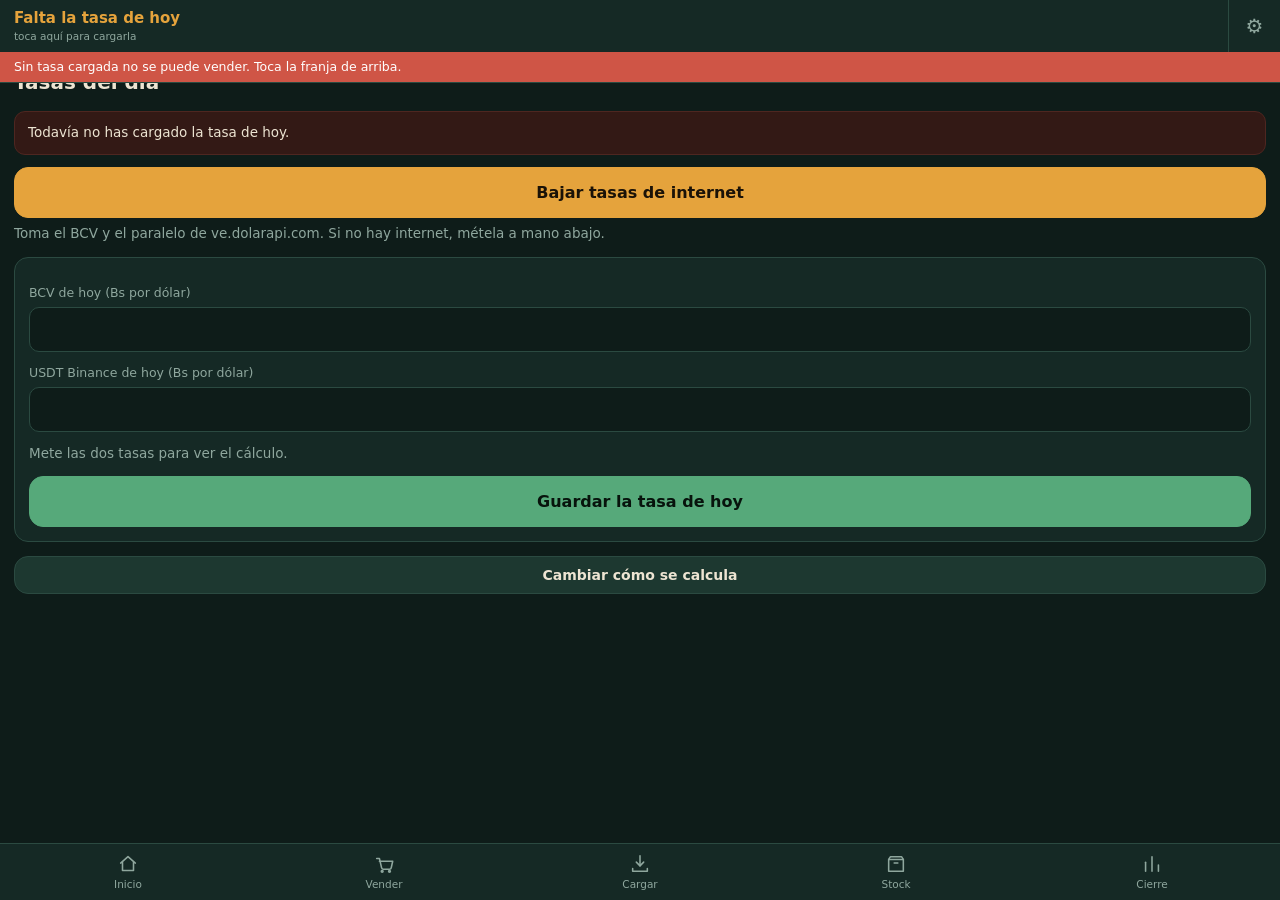
==== commit fca5bc0c: "Add files via upload" ====
--- a/index.html
+++ b/index.html
@@ -1,478 +1,3853 @@
 <!DOCTYPE html>
-<html lang="es" class="modo-informativo">
-<!--
-================================================================================
-  MAXIBRAIN · Portal de operaciones e inversión — MAXIMARKER C.A.
-  Prototipo v2 · Reemplaza index.html
-================================================================================
-
-  EDITA SOLO ESTO ANTES DE PUBLICAR  (busca la cadena  ///EDITAR  )
-
-  1. Datos legales ............ línea ~470 y footer
-  2. Número de WhatsApp ....... busca  584120000000  y reemplaza (sin +, sin espacios)
-  3. Cifras de operación ...... busca  ///EDITAR CIFRA
-  4. Imágenes ................. carpeta IMAGENES/ , nombres en minúscula sin espacios:
-                                planta.jpg · agropecuaria.jpg · pollos.jpg · mineria.jpg
-
-  INTERRUPTOR DE MODO — línea 2, atributo class del <html>:
-     class="modo-informativo"   → sin cifras de rendimiento, sin captación   (AHORA)
-     class="modo-emision"       → muestra los bloques de la emisión autorizada
-  Cambiar esa palabra activa o desactiva todo lo relacionado con la oferta.
-  NO pases a modo-emision hasta tener la autorización de SUNAVAL en mano.
-
-================================================================================
--->
+<html lang="es">
 <head>
-<meta charset="UTF-8">
-<meta name="viewport" content="width=device-width, initial-scale=1">
-<title>MAXIMARKER C.A. — Cadena agroalimentaria en Venezuela</title>
-<meta name="description" content="MAXIMARKER C.A. opera una cadena agroalimentaria integrada en Venezuela: planta de alimento concentrado, tienda agropecuaria y producción avícola. Información sobre nuestras operaciones.">
-<meta name="robots" content="index, follow">
-
-<meta property="og:type" content="website">
-<meta property="og:title" content="MAXIMARKER C.A. — Cadena agroalimentaria">
-<meta property="og:description" content="Fabricamos el alimento, lo vendemos al productor y criamos con él. Tres eslabones de una misma cadena, operando en Venezuela.">
-<meta property="og:locale" content="es_VE">
-<!-- ///EDITAR: sube una imagen 1200x630 y pon aquí su URL absoluta.
-     Sin esto, el enlace compartido por WhatsApp sale sin vista previa. -->
-<meta property="og:image" content="IMAGENES/og-maximarker.jpg">
-<meta name="twitter:card" content="summary_large_image">
-
-<link rel="icon" href="data:image/svg+xml,<svg xmlns='http://www.w3.org/2000/svg' viewBox='0 0 32 32'><rect width='32' height='32' fill='%23221C13'/><path d='M7 22V10h4l5 8 5-8h4v12h-3v-7l-4 6h-4l-4-6v7z' fill='%23C08A12'/></svg>">
-
-<link rel="preconnect" href="https://fonts.googleapis.com">
-<link rel="preconnect" href="https://fonts.gstatic.com" crossorigin>
-<link href="https://fonts.googleapis.com/css2?family=Archivo:wght@400;600;800&family=Source+Serif+4:opsz,wght@8..60,400;8..60,600&display=swap" rel="stylesheet">
-
+<meta charset="utf-8">
+<meta name="viewport" content="width=device-width,initial-scale=1,viewport-fit=cover,maximum-scale=1,user-scalable=no">
+<meta name="theme-color" content="#0E1C19">
+<meta name="mobile-web-app-capable" content="yes">
+<meta name="apple-mobile-web-app-capable" content="yes">
+<meta name="apple-mobile-web-app-status-bar-style" content="black-translucent">
+<title>CAVA</title>
+<link rel="manifest" href="manifest.json">
+<link rel="icon" href="data:image/svg+xml,%3Csvg xmlns='http://www.w3.org/2000/svg' viewBox='0 0 64 64'%3E%3Crect width='64' height='64' rx='14' fill='%230E1C19'/%3E%3Cpath d='M26 10h12v11c0 3 5 7 5 13v18a2 2 0 0 1-2 2H23a2 2 0 0 1-2-2V34c0-6 5-10 5-13z' fill='%23E5A33C'/%3E%3C/svg%3E">
 <style>
-/* ── Sistema ──────────────────────────────────────────────────────────── */
 :root{
-  --papel:#D7CBB2;        /* papel de saco de alimento */
-  --papel-alto:#E6DDC9;
-  --papel-bajo:#C6B999;
-  --tinta:#221C13;        /* negro de impresión, cálido */
-  --tinta-2:#5A4F3E;
-  --azul:#1C4B68;         /* azul impreso sobre saco */
-  --azul-2:#2E6C8E;
-  --azul-3:#4F91B0;
-  --maiz:#C08A12;
-  --linea:rgba(34,28,19,.18);
-  --sombra:0 1px 0 rgba(34,28,19,.10);
-  --max:1080px;
-  --paso:clamp(2.75rem,7vw,5rem);
-}
-*,*::before,*::after{box-sizing:border-box}
-html{-webkit-text-size-adjust:100%;scroll-behavior:smooth}
-@media (prefers-reduced-motion:reduce){
-  html{scroll-behavior:auto}
-  *{animation-duration:.01ms!important;animation-iteration-count:1!important;transition-duration:.01ms!important}
-}
+  --fondo:#0E1C19; --panel:#152925; --panel2:#1D3830; --linea:#2B4A41;
+  --texto:#EDE4D2; --tenue:#8FA79E; --ambar:#E5A33C; --ambar-op:#3A2E13;
+  --verde:#56A97A; --rojo:#CF5546; --azul:#5E93B8;
+  --r:14px;
+}
+*{box-sizing:border-box;-webkit-tap-highlight-color:transparent}
+html,body{margin:0;padding:0;height:100%}
 body{
-  margin:0;background:var(--papel);color:var(--tinta);
-  font:400 1.0625rem/1.65 "Source Serif 4",Georgia,serif;
-  text-rendering:optimizeLegibility;
-}
-img{max-width:100%;display:block}
-a{color:var(--azul);text-underline-offset:.18em}
-:focus-visible{outline:3px solid var(--maiz);outline-offset:3px;border-radius:2px}
-
-h1,h2,h3,.ui{font-family:Archivo,system-ui,sans-serif}
-h1,h2,h3{margin:0;line-height:1.1;letter-spacing:-.015em;font-weight:800}
-h1{font-size:clamp(2rem,6.2vw,3.4rem)}
-h2{font-size:clamp(1.5rem,4vw,2.15rem)}
-h3{font-size:1.125rem;font-weight:600;letter-spacing:0}
-p{margin:0 0 1em;max-width:64ch}
-
-.envoltura{width:100%;max-width:var(--max);margin-inline:auto;padding-inline:clamp(1.1rem,5vw,2rem)}
-.seccion{padding-block:var(--paso);border-top:1px solid var(--linea)}
-.saltar{position:absolute;left:-9999px}
-.saltar:focus{left:1rem;top:1rem;z-index:99;background:var(--tinta);color:var(--papel);padding:.6rem 1rem;border-radius:3px}
-
-/* ── Cabecera ─────────────────────────────────────────────────────────── */
-.cabecera{
-  position:sticky;top:0;z-index:40;background:var(--papel);
-  border-bottom:1px solid var(--linea);
-}
-.cabecera .fila{display:flex;align-items:center;gap:1rem;min-height:60px}
-.marca{font-family:Archivo;font-weight:800;font-size:1.05rem;letter-spacing:-.02em;text-decoration:none;color:var(--tinta);margin-right:auto}
-.marca span{display:block;font-weight:400;font-size:.7rem;color:var(--tinta-2);letter-spacing:.02em}
-.menu{display:flex;gap:1.35rem;list-style:none;margin:0;padding:0}
-.menu a{font-family:Archivo;font-size:.875rem;font-weight:600;color:var(--tinta-2);text-decoration:none;padding-block:.35rem;border-bottom:2px solid transparent}
-.menu a:hover{color:var(--tinta);border-bottom-color:var(--maiz)}
-@media (max-width:719px){
-  .menu{position:absolute;left:0;right:0;top:100%;background:var(--papel-alto);
-        flex-direction:column;gap:0;padding:.5rem 0;border-bottom:1px solid var(--linea);display:none}
-  .menu.abierto{display:flex}
-  .menu a{padding:.7rem clamp(1.1rem,5vw,2rem);border-bottom:none}
-  .conmutador{display:block}
-}
-.conmutador{display:none;background:none;border:1px solid var(--linea);border-radius:3px;
-  padding:.45rem .7rem;font-family:Archivo;font-weight:600;font-size:.8rem;color:var(--tinta)}
-
-/* ── Portada ──────────────────────────────────────────────────────────── */
-.portada{padding-block:clamp(2.5rem,7vw,4.5rem) 0}
-.tesis{font-size:clamp(1.05rem,2.4vw,1.3rem);color:var(--tinta-2);max-width:52ch;margin-top:1.1rem}
-
-/* El diagrama de cadena: el elemento con el que se gasta la audacia.
-   Vertical en teléfono, horizontal desde 720px. Sin SVG de tamaño fijo:
-   un viewBox de 760px hace que el texto quede en 7px en un móvil. */
-.cadena{margin-top:clamp(2rem,5vw,3rem)}
-.eslabones{list-style:none;margin:0;padding:0;display:grid;gap:0}
-.eslabones li{
-  position:relative;background:var(--papel-alto);border:2px solid var(--azul);
-  border-radius:4px;padding:.85rem 1rem;
-  opacity:0;animation:aparecer .5s cubic-bezier(.2,.7,.3,1) forwards;
-}
-.eslabones li:nth-child(1){animation-delay:.05s}
-.eslabones li:nth-child(2){animation-delay:.22s;border-color:var(--azul-2)}
-.eslabones li:nth-child(3){animation-delay:.39s;border-color:var(--azul-3)}
-@keyframes aparecer{from{opacity:0;transform:translateY(6px)}to{opacity:1;transform:none}}
-@media (prefers-reduced-motion:reduce){.eslabones li{opacity:1;animation:none}}
-.eslabones b{display:block;font-family:Archivo;font-weight:800;font-size:1rem;letter-spacing:-.01em}
-.eslabones i{display:block;font-family:Archivo;font-style:normal;font-weight:400;font-size:.78rem;color:var(--tinta-2);margin-top:.1rem}
-/* Flechas de flujo */
-.eslabones li+li::before{
-  content:"";position:absolute;background:var(--azul-2);
-  left:50%;top:-1.35rem;width:2px;height:1.35rem;transform:translateX(-50%);
-}
-.eslabones li+li::after{
-  content:"";position:absolute;left:50%;top:-.45rem;transform:translateX(-50%);
-  border:5px solid transparent;border-top-color:var(--azul-2);
-}
-@media (min-width:720px){
-  .eslabones{grid-template-columns:repeat(3,1fr);gap:0 2.1rem}
-  .eslabones li+li::before{left:-2.1rem;top:50%;width:2.1rem;height:2px;transform:translateY(-50%)}
-  .eslabones li+li::after{left:-.45rem;top:50%;transform:translateY(-50%);
-    border-top-color:transparent;border-left-color:var(--azul-2)}
-}
-@media (max-width:719px){.eslabones{gap:1.35rem}}
-/* El retorno de la gallinaza */
-.retorno{
-  display:flex;align-items:center;gap:.55rem;margin-top:1.1rem;
-  font-family:Archivo;font-size:.8rem;color:var(--tinta-2);
-}
-.retorno::before{
-  content:"";flex:0 0 auto;width:2.4rem;height:0;
-  border-top:2px dashed var(--maiz);
-}
-.suelto-caja{
-  margin-top:1.5rem;padding:.85rem 1rem;border:2px dashed var(--maiz);border-radius:4px;
-  background:transparent;max-width:min(100%,26rem);
-}
-.suelto-caja b{display:block;font-family:Archivo;font-weight:800;font-size:1rem}
-.suelto-caja i{display:block;font-family:Archivo;font-style:normal;font-weight:400;font-size:.78rem;color:var(--tinta-2);margin-top:.1rem}
-
-/* ── Eslabones ────────────────────────────────────────────────────────── */
-.eslabon{display:grid;gap:clamp(1.1rem,3vw,2rem);align-items:start;padding-block:clamp(1.75rem,4vw,2.5rem);border-top:1px solid var(--linea)}
-.eslabon:first-of-type{border-top:none}
-@media (min-width:800px){.eslabon{grid-template-columns:300px 1fr}}
-.retrato{position:relative;aspect-ratio:4/3;border-radius:4px;overflow:hidden;background:
-  repeating-linear-gradient(135deg,var(--papel-bajo) 0 10px,var(--papel-alto) 10px 20px);
-  border:1px solid var(--linea)}
-.retrato img{width:100%;height:100%;object-fit:cover}
-.orden{display:flex;align-items:baseline;gap:.6rem;margin-bottom:.35rem}
-.orden b{font-family:Archivo;font-weight:800;font-size:.8rem;color:var(--papel);background:var(--azul);
-  border-radius:2px;padding:.1rem .42rem;letter-spacing:.02em}
-.eslabon.e2 .orden b{background:var(--azul-2)} .eslabon.e3 .orden b{background:var(--azul-3)}
-.eslabon.suelto .orden b{background:var(--maiz);color:var(--tinta)}
-.rol{font-family:Archivo;font-weight:600;font-size:.82rem;color:var(--tinta-2)}
-
-.cifras{display:grid;grid-template-columns:repeat(auto-fit,minmax(132px,1fr));gap:.9rem;
-  margin:1.1rem 0;padding:.9rem 0;border-block:1px solid var(--linea)}
-.cifra .n{font-family:Archivo;font-weight:800;font-size:1.35rem;font-variant-numeric:tabular-nums;line-height:1.15;display:block}
-.cifra .q{font-family:Archivo;font-weight:400;font-size:.75rem;color:var(--tinta-2);display:block;margin-top:.15rem}
-
-/* ── Botones ──────────────────────────────────────────────────────────── */
-.boton{display:inline-flex;align-items:center;gap:.5rem;font-family:Archivo;font-weight:600;font-size:.925rem;
-  padding:.72rem 1.15rem;border-radius:3px;text-decoration:none;border:1.5px solid var(--tinta);
-  background:var(--tinta);color:var(--papel);box-shadow:var(--sombra);transition:transform .12s ease}
-.boton:hover{transform:translateY(-1px)}
-.boton.claro{background:transparent;color:var(--tinta)}
-.boton.wasap{background:var(--azul);border-color:var(--azul);color:#fff}
-.acciones{display:flex;flex-wrap:wrap;gap:.65rem;margin-top:1.15rem}
-
-/* ── Aviso / estado ───────────────────────────────────────────────────── */
-.aviso{background:var(--papel-alto);border-left:3px solid var(--maiz);padding:1rem 1.15rem;border-radius:0 4px 4px 0;margin-block:1.25rem}
-.aviso p:last-child{margin-bottom:0}
-.aviso strong{font-family:Archivo;font-weight:600}
-
-/* Tabla de operación */
-.tabla{width:100%;border-collapse:collapse;margin-top:1.25rem;font-size:.95rem}
-.tabla caption{text-align:left;font-family:Archivo;font-weight:600;font-size:.85rem;color:var(--tinta-2);padding-bottom:.55rem}
-.tabla th,.tabla td{text-align:left;padding:.6rem .55rem;border-bottom:1px solid var(--linea)}
-.tabla thead th{font-family:Archivo;font-weight:600;font-size:.78rem;color:var(--tinta-2)}
-.tabla td:last-child,.tabla th:last-child{text-align:right;font-variant-numeric:tabular-nums}
-
-/* ── Interruptor de modo ──────────────────────────────────────────────── */
-.solo-emision{display:none}
-.modo-emision .solo-emision{display:revert}
-.modo-emision .solo-informativo{display:none}
-
-/* ── Pie ──────────────────────────────────────────────────────────────── */
-.pie{background:var(--tinta);color:var(--papel-bajo);padding-block:clamp(2rem,5vw,3rem);font-size:.9rem}
-.pie a{color:var(--papel-alto)}
-.pie h3{color:var(--papel);margin-bottom:.5rem}
-.pie .rejilla{display:grid;gap:1.75rem}
-@media (min-width:760px){.pie .rejilla{grid-template-columns:1.3fr 1fr 1fr}}
-.pie dl{margin:0;font-size:.85rem}
-.pie dt{color:var(--papel-bajo);opacity:.75;margin-top:.5rem}
-.pie dd{margin:0;color:var(--papel-alto)}
-.legal{margin-top:2rem;padding-top:1.25rem;border-top:1px solid rgba(255,255,255,.14);font-size:.78rem;opacity:.8;max-width:70ch}
+  background:var(--fondo); color:var(--texto);
+  font-family:system-ui,-apple-system,"Segoe UI",Roboto,"Helvetica Neue",Arial,sans-serif;
+  font-size:16px; line-height:1.45; overscroll-behavior:none;
+}
+.num{font-variant-numeric:tabular-nums;letter-spacing:-.01em}
+button,input,select,textarea{font-family:inherit;font-size:16px;color:inherit}
+button{cursor:pointer;border:0;background:none}
+a{color:var(--ambar)}
+:focus-visible{outline:2px solid var(--ambar);outline-offset:2px}
+@media (prefers-reduced-motion:reduce){*{animation:none!important;transition:none!important}}
+
+/* ---- cabecera: la franja de tasas ---- */
+header{
+  position:fixed;top:0;left:0;right:0;z-index:40;background:var(--panel);
+  border-bottom:1px solid var(--linea);padding:env(safe-area-inset-top) 0 0;
+}
+.franja{display:flex;align-items:stretch;height:52px}
+.franja .tasas{flex:1;display:flex;align-items:center;gap:14px;padding:0 14px;min-width:0;overflow:hidden}
+.franja .tasas:active{background:var(--panel2)}
+.tdato{display:flex;flex-direction:column;justify-content:center;min-width:0}
+.tdato b{font-size:15px;font-weight:650;white-space:nowrap}
+.tdato span{font-size:10.5px;color:var(--tenue);white-space:nowrap}
+.tdato.destaca b{color:var(--ambar)}
+.franja .eng{width:52px;display:flex;align-items:center;justify-content:center;border-left:1px solid var(--linea);color:var(--tenue);font-size:20px}
+.aviso{background:var(--rojo);color:#fff;font-size:12.5px;padding:6px 14px;display:none}
+.aviso.on{display:block}
+
+/* ---- contenido ---- */
+main{padding:calc(52px + env(safe-area-inset-top)) 0 calc(66px + env(safe-area-inset-bottom));min-height:100%}
+main.conbarra{padding-bottom:calc(160px + env(safe-area-inset-bottom))}
+.vista{display:none;padding:14px}
+.vista.on{display:block}
+h2{font-size:20px;font-weight:660;margin:2px 0 14px}
+h3{font-size:13px;font-weight:600;color:var(--tenue);margin:22px 0 8px;letter-spacing:.01em}
+h3:first-child{margin-top:2px}
+p.nota{color:var(--tenue);font-size:13.5px;margin:6px 0}
+
+/* ---- barra inferior ---- */
+nav{
+  position:fixed;bottom:0;left:0;right:0;z-index:40;display:flex;
+  background:var(--panel);border-top:1px solid var(--linea);
+  padding-bottom:env(safe-area-inset-bottom);
+}
+nav button{flex:1;padding:9px 2px 10px;display:flex;flex-direction:column;align-items:center;gap:3px;color:var(--tenue);font-size:10.5px}
+nav button svg{width:22px;height:22px;fill:none;stroke:currentColor;stroke-width:1.7;stroke-linecap:round;stroke-linejoin:round}
+nav button.on{color:var(--ambar)}
+
+/* ---- piezas ---- */
+.tarjeta{background:var(--panel);border:1px solid var(--linea);border-radius:var(--r);padding:14px;margin-bottom:12px}
+.grande{display:flex;gap:10px;margin-bottom:12px}
+.grande>div{flex:1;background:var(--panel);border:1px solid var(--linea);border-radius:var(--r);padding:12px 12px 13px}
+.grande b{display:block;font-size:23px;font-weight:660;line-height:1.15}
+.grande span{font-size:11px;color:var(--tenue)}
+.grande .oro b{color:var(--ambar)}
+
+.btn{display:block;width:100%;padding:15px;border-radius:var(--r);background:var(--panel2);color:var(--texto);font-size:16px;font-weight:600;text-align:center;border:1px solid var(--linea)}
+.btn:active{transform:scale(.99)}
+.btn.oro{background:var(--ambar);color:#1A1207;border-color:var(--ambar)}
+.btn.verde{background:var(--verde);color:#07130C;border-color:var(--verde)}
+.btn.rojo{background:transparent;color:var(--rojo);border-color:var(--rojo)}
+.btn.enorme{padding:22px;font-size:19px;font-weight:700}
+.btn.chico{padding:10px;font-size:14px}
+.fila{display:flex;gap:8px}
+.fila>*{flex:1}
+
+label{display:block;font-size:12.5px;color:var(--tenue);margin:12px 0 5px}
+input,select,textarea{
+  width:100%;padding:12px;border-radius:10px;background:var(--fondo);
+  border:1px solid var(--linea);color:var(--texto)
+}
+input[type=checkbox]{width:auto}
+.campo-inline{display:flex;align-items:center;gap:10px;margin:12px 0}
+.campo-inline label{margin:0;flex:1;color:var(--texto);font-size:14.5px}
+.campo-inline input,.campo-inline select{width:auto;min-width:90px;text-align:right}
+
+/* ---- listas ---- */
+.item{display:flex;align-items:center;gap:11px;padding:11px 12px;border-bottom:1px solid var(--linea)}
+.item:last-child{border-bottom:0}
+.item .cuerpo{flex:1;min-width:0}
+.item .tit{font-size:15px;font-weight:560;overflow:hidden;text-overflow:ellipsis;white-space:nowrap}
+.item .sub{font-size:12px;color:var(--tenue);margin-top:1px}
+.item .der{text-align:right;white-space:nowrap}
+.item .der b{display:block;font-size:15px;font-weight:620}
+.item .der span{font-size:11px;color:var(--tenue)}
+.lista{background:var(--panel);border:1px solid var(--linea);border-radius:var(--r);overflow:hidden}
+.punto{width:9px;height:9px;border-radius:50%;flex:none}
+.p-rojo{background:var(--rojo)} .p-ama{background:var(--ambar)} .p-verde{background:var(--verde)}
+.vacio{text-align:center;color:var(--tenue);padding:34px 18px;font-size:14px}
+.vacio b{display:block;color:var(--texto);font-size:16px;margin-bottom:5px;font-weight:600}
+
+/* ---- vender ---- */
+.buscador{display:flex;gap:8px;margin-bottom:12px}
+.buscador input{flex:1;font-size:17px;padding:14px}
+.buscador button{width:56px;flex:none;border-radius:10px;background:var(--panel2);border:1px solid var(--linea);font-size:22px}
+.favs{display:grid;grid-template-columns:repeat(3,1fr);gap:7px;margin-bottom:14px}
+.favs button{background:var(--panel);border:1px solid var(--linea);border-radius:11px;padding:10px 7px;min-height:60px;display:flex;flex-direction:column;justify-content:center;gap:2px}
+.favs button:active{background:var(--panel2);border-color:var(--ambar)}
+.favs .n{font-size:12px;font-weight:560;line-height:1.2;overflow:hidden;display:-webkit-box;-webkit-line-clamp:2;-webkit-box-orient:vertical}
+.favs .pz{font-size:10.5px;color:var(--ambar)}
+.cant{display:flex;align-items:center;gap:0;background:var(--fondo);border:1px solid var(--linea);border-radius:9px;overflow:hidden}
+.cant button{width:32px;height:32px;font-size:18px;color:var(--tenue)}
+.cant b{min-width:26px;text-align:center;font-size:15px}
+
+/* ---- la barra del dinero ---- */
+.dinero{
+  position:fixed;left:0;right:0;bottom:calc(66px + env(safe-area-inset-bottom));z-index:35;
+  background:var(--panel);border-top:2px solid var(--ambar);display:none
+}
+.dinero.on{display:block}
+.dinero .cifras{display:flex}
+.dinero .cifras>div{flex:1;padding:10px 14px 11px}
+.dinero .cifras>div+div{border-left:1px solid var(--linea)}
+.dinero .cifras b{display:block;font-size:22px;font-weight:680;line-height:1.15}
+.dinero .cifras span{font-size:10.5px;color:var(--tenue)}
+.dinero .oro b{color:var(--ambar)}
+.dinero .pie{display:flex;gap:8px;padding:0 10px 10px}
+
+/* ---- modales ---- */
+.velo{position:fixed;inset:0;z-index:60;background:rgba(6,14,12,.82);display:none;align-items:flex-end}
+.velo.on{display:flex}
+.hoja{
+  width:100%;max-height:92vh;overflow-y:auto;background:var(--panel);
+  border-radius:18px 18px 0 0;border-top:1px solid var(--linea);
+  padding:16px 16px calc(20px + env(safe-area-inset-bottom))
+}
+.hoja h4{margin:0 0 4px;font-size:18px;font-weight:650}
+.asa{width:38px;height:4px;border-radius:2px;background:var(--linea);margin:0 auto 14px}
+
+/* ---- cámara ---- */
+#camara{position:fixed;inset:0;z-index:70;background:#000;display:none;flex-direction:column}
+#camara.on{display:flex}
+#camara video{flex:1;width:100%;object-fit:cover}
+.mira{position:absolute;left:8%;right:8%;top:32%;height:22%;border:2px solid var(--ambar);border-radius:12px;box-shadow:0 0 0 100vmax rgba(0,0,0,.45)}
+.camtop{position:absolute;top:0;left:0;right:0;padding:calc(12px + env(safe-area-inset-top)) 14px 12px;color:#fff;font-size:14px;background:linear-gradient(rgba(0,0,0,.6),transparent)}
+.cambot{position:absolute;bottom:0;left:0;right:0;padding:14px 14px calc(18px + env(safe-area-inset-bottom))}
+
+/* ---- varios ---- */
+.chip{display:inline-block;padding:3px 9px;border-radius:20px;font-size:11.5px;background:var(--panel2);border:1px solid var(--linea);color:var(--tenue)}
+.chip.oro{color:var(--ambar);border-color:var(--ambar-op);background:var(--ambar-op)}
+.chip.rojo{color:var(--rojo);border-color:#3B1D19;background:#3B1D19}
+.aviso-caja{background:var(--ambar-op);border:1px solid #4A3A18;border-radius:11px;padding:11px 13px;font-size:13.5px;margin-bottom:12px}
+.aviso-caja.mal{background:#331915;border-color:#4E2620}
+table.mini{width:100%;border-collapse:collapse;font-size:13px}
+table.mini td{padding:6px 0;border-bottom:1px solid var(--linea)}
+table.mini td:last-child{text-align:right;font-weight:600}
+table.mini tr:last-child td{border-bottom:0}
+#brindis{position:fixed;left:14px;right:14px;bottom:calc(80px + env(safe-area-inset-bottom));z-index:80;background:var(--verde);color:#07130C;padding:13px 16px;border-radius:12px;font-weight:600;font-size:14.5px;display:none;text-align:center}
+#brindis.mal{background:var(--rojo);color:#fff}
+#brindis.on{display:block}
+.grafico{display:flex;align-items:flex-end;gap:3px;height:70px;margin:10px 0 4px}
+.grafico div{flex:1;background:var(--panel2);border-radius:2px 2px 0 0;min-height:2px}
+.grafico div:last-child{background:var(--ambar)}
 </style>
 </head>
-
 <body>
-<a class="saltar" href="#principal">Saltar al contenido</a>
-
-<header class="cabecera">
-  <div class="envoltura fila">
-    <a class="marca" href="#principal">MAXIMARKER<span>Cadena agroalimentaria · Venezuela</span></a>
-    <button class="conmutador ui" id="btnMenu" aria-expanded="false" aria-controls="menu">Menú</button>
-    <nav aria-label="Principal">
-      <ul class="menu" id="menu">
-        <li><a href="#cadena">La cadena</a></li>
-        <li><a href="#operaciones">Operaciones</a></li>
-        <li><a href="#emision">Emisión</a></li>
-        <li><a href="#contacto">Contacto</a></li>
-      </ul>
-    </nav>
+
+<header>
+  <div class="franja">
+    <div class="tasas" id="franjaTasas" onclick="irA('tasas')"></div>
+    <div id="syncEstado" style="display:flex;align-items:center;padding:0 8px;font-size:15px"></div>
+    <button class="eng" onclick="irA('ajustes')" aria-label="Ajustes">⚙</button>
   </div>
+  <div class="aviso" id="avisoTasa"></div>
 </header>
 
 <main id="principal">
-
-<!-- ══ PORTADA ══════════════════════════════════════════════════════════ -->
-<section class="portada envoltura" aria-labelledby="t-portada">
-  <h1 id="t-portada">Fabricamos el alimento,<br>lo vendemos al productor<br>y criamos con él.</h1>
-  <p class="tesis">Tres operaciones que se abastecen entre sí, más un activo digital fuera de la cadena. Esto es lo que hay, cómo funciona y qué produce.</p>
-
-  <div class="cadena">
-    <ol class="eslabones">
-      <li><b>Planta de alimento</b><i>el insumo</i></li>
-      <li><b>Hiper Agropecuaria</b><i>el canal</i></li>
-      <li><b>Pollos de engorde</b><i>la producción</i></li>
-    </ol>
-    <p class="retorno">La gallinaza del galpón vuelve a la tienda como abono</p>
-    <div class="suelto-caja">
-      <b>Minería digital</b><i>fuera de la cadena · equipos en el exterior</i>
-    </div>
-  </div>
-</section>
-
-<!-- ══ LA CADENA ════════════════════════════════════════════════════════ -->
-<section class="seccion envoltura" id="cadena" aria-labelledby="t-cadena">
-  <h2 id="t-cadena">Por qué estas operaciones y no otras cuatro</h2>
-  <p>Un productor avícola cualquiera le compra el alimento a la agropecuaria del pueblo. Nosotros lo fabricamos, somos la agropecuaria y además criamos. Cada eslabón le baja el costo al siguiente.</p>
-
-  <!-- ─ Eslabón 1 ─────────────────────────────────────────────────────── -->
-  <article class="eslabon e1">
-    <div class="retrato"><img src="IMAGENES/planta.jpg" alt="Interior de la planta de alimento concentrado de MAXIMARKER" loading="lazy" onerror="this.remove()"></div>
-    <div>
-      <div class="orden"><b>1</b><span class="rol">El insumo</span></div>
-      <h3>Planta de alimento concentrado</h3>
-      <p>Fabricamos alimento balanceado para aves y otras especies. La producción se coloca completa: una parte va a nuestra propia tienda, otra a productores de la zona, y una fracción menor alimenta nuestro galpón.</p>
-      <div class="cifras">
-        <!-- ///EDITAR CIFRA -->
-        <div class="cifra"><span class="n">—</span><span class="q">Toneladas / mes</span></div>
-        <div class="cifra"><span class="n">—</span><span class="q">Clientes activos</span></div>
-        <div class="cifra"><span class="n">100%</span><span class="q">Producción colocada</span></div>
-      </div>
-      <div class="acciones">
-        <a class="boton wasap" href="https://wa.me/584120000000?text=Hola%2C%20vi%20el%20sitio%20de%20MAXIMARKER%20y%20quiero%20saber%20m%C3%A1s%20de%20la%20planta%20de%20alimento.">Preguntar por la planta</a>
-      </div>
-    </div>
-  </article>
-
-  <!-- ─ Eslabón 2 ─────────────────────────────────────────────────────── -->
-  <article class="eslabon e2">
-    <div class="retrato"><img src="IMAGENES/agropecuaria.jpg" alt="Mostrador e inventario de Hiper Agropecuaria" loading="lazy" onerror="this.remove()"></div>
-    <div>
-      <div class="orden"><b>2</b><span class="rol">El canal</span></div>
-      <h3>Hiper Agropecuaria</h3>
-      <p>La tienda que pone el alimento en manos del productor, junto con veterinaria, pollitos, semilla y herramienta. Es el punto donde la planta encuentra su mercado, y donde la gallinaza del galpón vuelve al circuito convertida en abono.</p>
-      <div class="cifras">
-        <!-- ///EDITAR CIFRA -->
-        <div class="cifra"><span class="n">—</span><span class="q">Referencias en catálogo</span></div>
-        <div class="cifra"><span class="n">—</span><span class="q">Rotación de inventario</span></div>
-        <div class="cifra"><span class="n">—</span><span class="q">Años operando</span></div>
-      </div>
-      <div class="acciones">
-        <a class="boton wasap" href="https://wa.me/584120000000?text=Hola%2C%20vi%20el%20sitio%20de%20MAXIMARKER%20y%20quiero%20saber%20m%C3%A1s%20de%20Hiper%20Agropecuaria.">Preguntar por la tienda</a>
-      </div>
-    </div>
-  </article>
-
-  <!-- ─ Eslabón 3 ─────────────────────────────────────────────────────── -->
-  <article class="eslabon e3">
-    <div class="retrato"><img src="IMAGENES/pollos.jpg" alt="Galpón de pollos de engorde de MAXIMARKER" loading="lazy" onerror="this.remove()"></div>
-    <div>
-      <div class="orden"><b>3</b><span class="rol">La producción</span></div>
-      <h3>Pollos de engorde</h3>
-      <p>Ciclo de ocho semanas en galpón, con vacío sanitario entre lotes. Se vende principalmente en canal despiezado. El subproducto —la gallinaza— no se descarta: entra al catálogo de la tienda.</p>
-      <div class="cifras">
-        <div class="cifra"><span class="n">5</span><span class="q">Ciclos al año</span></div>
-        <div class="cifra"><span class="n">14%</span><span class="q">Mortalidad acumulada</span></div>
-        <div class="cifra"><span class="n">2,71 kg</span><span class="q">Peso vivo promedio</span></div>
-        <div class="cifra"><span class="n">$1,55</span><span class="q">Costo por kg vivo</span></div>
-      </div>
-      <div class="acciones">
-        <a class="boton wasap" href="https://wa.me/584120000000?text=Hola%2C%20vi%20el%20sitio%20de%20MAXIMARKER%20y%20quiero%20saber%20m%C3%A1s%20del%20galp%C3%B3n%20de%20engorde.">Preguntar por el galpón</a>
-      </div>
-    </div>
-  </article>
-
-  <!-- ─ Fuera de la cadena ────────────────────────────────────────────── -->
-  <article class="eslabon suelto">
-    <div class="retrato"><img src="IMAGENES/mineria.jpg" alt="Equipos de minería digital de MAXIMARKER, alojados en el exterior" loading="lazy" onerror="this.remove()"></div>
-    <div>
-      <div class="orden"><b>+</b><span class="rol">Fuera de la cadena</span></div>
-      <h3>Minería digital</h3>
-      <p>Equipos alojados en el exterior. No es una operación venezolana ni comparte riesgos con el agro: no depende del maíz, del clima ni del ciclo biológico. Genera flujo semanal en divisa, lo que ayuda a suavizar la caja irregular de un ciclo avícola de setenta y tres días.</p>
-      <div class="aviso">
-        <p><strong>No es una cobertura.</strong> Que un activo no se mueva con el maíz no significa que proteja contra él. La minería tiene su propio riesgo: precio del bitcoin, dificultad de red y desgaste de equipo.</p>
-      </div>
-      <div class="acciones">
-        <a class="boton wasap" href="https://wa.me/584120000000?text=Hola%2C%20vi%20el%20sitio%20de%20MAXIMARKER%20y%20quiero%20saber%20m%C3%A1s%20de%20la%20operaci%C3%B3n%20de%20miner%C3%ADa.">Preguntar por minería</a>
-      </div>
-    </div>
-  </article>
-</section>
-
-<!-- ══ OPERACIONES ══════════════════════════════════════════════════════ -->
-<section class="seccion envoltura" id="operaciones" aria-labelledby="t-oper">
-  <h2 id="t-oper">Los números, sin adornos</h2>
-  <p>Publicamos las cifras de operación, no proyecciones. Lo que está medido está fechado; lo que no está medido, dice que no lo está.</p>
-
-  <table class="tabla">
-    <caption>Ciclo avícola — unidad modular de 60 aves <!-- ///EDITAR CIFRA: actualiza al cerrar cada ciclo --></caption>
-    <thead>
-      <tr><th scope="col">Concepto</th><th scope="col">Unidad</th><th scope="col">Valor</th></tr>
-    </thead>
-    <tbody>
-      <tr><td>Duración del ciclo en galpón</td><td>días</td><td>56</td></tr>
-      <tr><td>Ciclo económico con vacío sanitario</td><td>días</td><td>73</td></tr>
-      <tr><td>Ciclos por año</td><td>ciclos</td><td>5</td></tr>
-      <tr><td>Mortalidad acumulada</td><td>%</td><td>14</td></tr>
-      <tr><td>Peso vivo al cierre</td><td>kg/ave</td><td>2,71</td></tr>
-      <tr><td>Costo de producción</td><td>$/kg vivo</td><td>1,55</td></tr>
-      <tr><td>Alimento sobre costo variable</td><td>%</td><td>65</td></tr>
-      <tr><td>Gallinaza generada</td><td>kg/ave</td><td>4,5</td></tr>
-    </tbody>
-  </table>
-
-  <div class="aviso">
-    <p><strong>Sensibilidad al precio del grano.</strong> El alimento representa el 65% del costo variable del galpón. Un alza del 20% en el grano reduce la utilidad operativa cerca de un tercio, y afecta a la planta y a la tienda al mismo tiempo. Tres eslabones, un solo origen de riesgo. Lo decimos porque es verdad y porque quien evalúe esto va a preguntarlo.</p>
-  </div>
-
-  <p><!-- ///EDITAR: sustituir por el enlace real cuando exista el reporte -->Los reportes mensuales de operación se entregan por solicitud.</p>
-  <div class="acciones">
-    <a class="boton claro" href="https://wa.me/584120000000?text=Hola%2C%20quisiera%20recibir%20el%20reporte%20mensual%20de%20operaciones%20de%20MAXIMARKER.">Solicitar el reporte mensual</a>
-  </div>
-</section>
-
-<!-- ══ EMISIÓN ══════════════════════════════════════════════════════════ -->
-<section class="seccion envoltura" id="emision" aria-labelledby="t-emision">
-  <h2 id="t-emision">Emisión en trámite</h2>
-
-  <div class="solo-informativo">
-    <div class="aviso">
-      <p><strong>Este sitio es informativo.</strong> MAXIMARKER C.A. tramita ante la Superintendencia Nacional de Valores (SUNAVAL) la autorización de una emisión de valores. Hasta que esa autorización se otorgue, no ofrecemos instrumentos de inversión, no publicamos rendimientos, no recibimos aportes y no pagamos comisiones por referir inversionistas.</p>
-      <p>Lo que sí puedes hacer hoy es dejar tu contacto. Cuando la emisión esté autorizada, avisamos primero a quien está en la lista.</p>
-    </div>
-
-    <h3>Registro de interés</h3>
-    <p>No es un compromiso ni una reserva. Es una lista de aviso.</p>
-    <div class="acciones">
-      <a class="boton wasap" href="https://wa.me/584120000000?text=Hola%2C%20quiero%20quedar%20en%20la%20lista%20de%20aviso%20para%20cuando%20se%20autorice%20la%20emisi%C3%B3n%20de%20MAXIMARKER.">Avísenme cuando abra</a>
-      <button class="boton claro" id="btnCompartir" type="button">Compartir este sitio</button>
-    </div>
-  </div>
-
-  <!-- Aparece solo con class="modo-emision" en el <html> -->
-  <div class="solo-emision">
-    <div class="aviso">
-      <p><strong>Emisión autorizada.</strong> ///EDITAR: número de providencia, fecha, monto autorizado, plazo y cupón. Enlace al prospecto registrado.</p>
-    </div>
-    <h3>Condiciones del instrumento</h3>
-    <p>///EDITAR: las condiciones van aquí, y solo aquí, tomadas literalmente del prospecto autorizado. Ninguna cifra de rendimiento debe existir en otra parte del sitio.</p>
-    <div class="acciones">
-      <a class="boton" href="#">Descargar el prospecto</a>
-      <a class="boton wasap" href="https://wa.me/584120000000?text=Hola%2C%20quiero%20informaci%C3%B3n%20sobre%20la%20emisi%C3%B3n%20autorizada%20de%20MAXIMARKER.">Hablar con MAXIMARKER</a>
-    </div>
-  </div>
-</section>
-
-<!-- ══ CONTACTO ═════════════════════════════════════════════════════════ -->
-<section class="seccion envoltura" id="contacto" aria-labelledby="t-contacto">
-  <h2 id="t-contacto">Conversemos</h2>
-  <p>Escríbenos por WhatsApp. Respondemos nosotros, no un formulario.</p>
-  <div class="acciones">
-    <a class="boton wasap" href="https://wa.me/584120000000?text=Hola%2C%20vi%20el%20sitio%20de%20MAXIMARKER%20y%20quiero%20conversar.">Abrir WhatsApp</a>
-    <!-- ///EDITAR: correo real -->
-    <a class="boton claro" href="mailto:contacto@maximarker.com">Escribir un correo</a>
-  </div>
-</section>
-
+  <section class="vista" id="v-inicio"></section>
+  <section class="vista" id="v-vender"></section>
+  <section class="vista" id="v-cargar"></section>
+  <section class="vista" id="v-stock"></section>
+  <section class="vista" id="v-cierre"></section>
+  <section class="vista" id="v-tasas"></section>
+  <section class="vista" id="v-ajustes"></section>
+  <section class="vista" id="v-fiado"></section>
+  <section class="vista" id="v-clientes"></section>
+  <section class="vista" id="v-ayuda"></section>
 </main>
 
-<!-- ══ PIE ══════════════════════════════════════════════════════════════ -->
-<footer class="pie">
-  <div class="envoltura rejilla">
-    <div>
-      <h3>MAXIMARKER, C.A.</h3>
-      <dl>
-        <!-- ///EDITAR: datos legales reales. Sin esto el sitio no es publicable. -->
-        <dt>RIF</dt><dd>J-00000000-0</dd>
-        <dt>Domicilio fiscal</dt><dd>Dirección completa, ciudad, estado, Venezuela</dd>
-        <dt>Registro Mercantil</dt><dd>Tomo —, N.º —, fecha —</dd>
-      </dl>
-    </div>
-    <div>
-      <h3>Secciones</h3>
-      <p><a href="#cadena">La cadena</a><br>
-         <a href="#operaciones">Operaciones</a><br>
-         <a href="#emision">Emisión</a><br>
-         <a href="#contacto">Contacto</a></p>
-    </div>
-    <div>
-      <h3>Contacto</h3>
-      <p><a href="https://wa.me/584120000000">WhatsApp</a><br>
-         <a href="mailto:contacto@maximarker.com">contacto@maximarker.com</a></p>
-    </div>
-  </div>
-  <div class="envoltura">
-    <p class="legal">Este sitio tiene carácter informativo sobre las operaciones de MAXIMARKER, C.A. No constituye oferta pública de valores, invitación a invertir, ni promesa de rendimiento. La emisión de valores mencionada se encuentra en trámite de autorización ante la Superintendencia Nacional de Valores; hasta que dicha autorización sea otorgada y publicado el prospecto correspondiente, no se reciben aportes de capital del público. Las cifras de operación publicadas corresponden a los períodos indicados y no constituyen proyección de resultados futuros.</p>
-  </div>
-</footer>
-
-<script>
-// Menú móvil
-(function(){
-  var b=document.getElementById('btnMenu'), m=document.getElementById('menu');
-  b.addEventListener('click',function(){
-    var abierto=m.classList.toggle('abierto');
-    b.setAttribute('aria-expanded',abierto?'true':'false');
+<div class="dinero" id="barraDinero"></div>
+
+<nav id="barraNav"></nav>
+
+<div class="velo" id="velo"><div class="hoja" id="hoja"></div></div>
+
+<div id="camara">
+  <video id="video" playsinline muted></video>
+  <div class="mira"></div>
+  <div class="camtop" id="camTexto">Apunta al código de barras</div>
+  <div class="cambot"><button class="btn" onclick="cerrarCamara()">Cerrar cámara</button></div>
+</div>
+
+<div id="brindis"></div>
+
+<script>/* ==========================================================================
+   CAVA — núcleo
+   ========================================================================== */
+'use strict';
+
+/* ---------- utilidades ---------- */
+const $ = (s, r) => (r || document).querySelector(s);
+const $$ = (s, r) => Array.from((r || document).querySelectorAll(s));
+const pad = n => String(n).padStart(2, '0');
+const hoyISO = () => { const d = new Date(); return d.getFullYear() + '-' + pad(d.getMonth() + 1) + '-' + pad(d.getDate()); };
+const mesDe = f => f.slice(0, 7);
+const ahora = () => new Date().toISOString();
+const uid = () => Date.now().toString(36) + Math.random().toString(36).slice(2, 7);
+const nz = v => (typeof v === 'number' && isFinite(v)) ? v : 0;
+
+function fmtBs(n) {
+  return nz(n).toLocaleString('es-VE', { minimumFractionDigits: 0, maximumFractionDigits: 0 });
+}
+function fmtUsd(n) {
+  return nz(n).toLocaleString('en-US', { minimumFractionDigits: 2, maximumFractionDigits: 2 });
+}
+function fmtNum(n, d) {
+  d = d === undefined ? 2 : d;
+  return nz(n).toLocaleString('es-VE', { minimumFractionDigits: d, maximumFractionDigits: d });
+}
+function fechaLarga(f) {
+  const [y, m, d] = f.split('-').map(Number);
+  const meses = ['enero', 'febrero', 'marzo', 'abril', 'mayo', 'junio', 'julio', 'agosto', 'septiembre', 'octubre', 'noviembre', 'diciembre'];
+  return d + ' de ' + meses[m - 1] + ' de ' + y;
+}
+function hora(iso) { const d = new Date(iso); return pad(d.getHours()) + ':' + pad(d.getMinutes()); }
+function redondear(v, paso) {
+  if (!paso || paso <= 0) return v;
+  return Math.round(v / paso) * paso;
+}
+function diasEntre(a, b) {
+  return Math.round((new Date(b + 'T00:00:00') - new Date(a + 'T00:00:00')) / 86400000);
+}
+function restarDias(f, n) {
+  const d = new Date(f + 'T00:00:00');
+  d.setDate(d.getDate() - n);
+  return d.getFullYear() + '-' + pad(d.getMonth() + 1) + '-' + pad(d.getDate());
+}
+
+/* ---------- almacenamiento (IndexedDB con respaldo en localStorage) ---------- */
+const DB = (function () {
+  let db = null, modo = 'idb';
+  function abrir() {
+    return new Promise(res => {
+      if (!window.indexedDB) { modo = 'ls'; return res(); }
+      let req;
+      try { req = indexedDB.open('cava', 1); } catch (e) { modo = 'ls'; return res(); }
+      req.onupgradeneeded = e => { e.target.result.createObjectStore('kv'); };
+      req.onsuccess = e => { db = e.target.result; res(); };
+      req.onerror = () => { modo = 'ls'; res(); };
+      setTimeout(() => { if (!db && modo === 'idb') { modo = 'ls'; res(); } }, 3000);
+    });
+  }
+  function get(k) {
+    if (modo === 'ls' || !db) {
+      try { const v = localStorage.getItem('cava:' + k); return Promise.resolve(v ? JSON.parse(v) : null); }
+      catch (e) { return Promise.resolve(null); }
+    }
+    return new Promise(res => {
+      try {
+        const r = db.transaction('kv', 'readonly').objectStore('kv').get(k);
+        r.onsuccess = () => res(r.result === undefined ? null : r.result);
+        r.onerror = () => res(null);
+      } catch (e) { res(null); }
+    });
+  }
+  function set(k, v) {
+    if (modo === 'ls' || !db) {
+      try { localStorage.setItem('cava:' + k, JSON.stringify(v)); } catch (e) { }
+      return Promise.resolve();
+    }
+    return new Promise(res => {
+      try {
+        const r = db.transaction('kv', 'readwrite').objectStore('kv').put(v, k);
+        r.onsuccess = () => res(); r.onerror = () => res();
+      } catch (e) { res(); }
+    });
+  }
+  function borrarTodo() {
+    if (modo === 'ls' || !db) {
+      try {
+        const claves = [];
+        for (let i = 0; i < localStorage.length; i++) {
+          const k = localStorage.key(i);
+          if (k && k.indexOf('cava:') === 0) claves.push(k);
+        }
+        claves.forEach(k => localStorage.removeItem(k));
+      } catch (e) { }
+      return Promise.resolve();
+    }
+    return new Promise(res => {
+      const r = db.transaction('kv', 'readwrite').objectStore('kv').clear();
+      r.onsuccess = () => res(); r.onerror = () => res();
+    });
+  }
+  return { abrir, get, set, borrarTodo, get modo() { return modo; } };
+})();
+
+/* ---------- estado ---------- */
+const CFG_DEF = {
+  negocio: 'Mi licorería',
+  usuarios: ['Anthony', 'Esposa'],
+  usuario: 'Anthony',
+  modoRecargo: 'B',        // A = recargo visible en la tasa · B = recargo dentro del precio
+  diasCobertura: 1,
+  topeProyeccionPct: 2,
+  topeDescuentoPct: 20,
+  pisoDescuentoPct: 1,
+  redondeoBs: 1,
+  redondeoUsd: 0.05,
+  igtf: false,
+  igtfPct: 3,
+  autoTasas: true,
+  soloConsulta: false,
+  pedirCedula: true,
+  autoSync: true,
+  minimoDefault: 6
+};
+
+let S = {
+  config: Object.assign({}, CFG_DEF),
+  productos: [],
+  clientes: [],
+  deudas: [],
+  tasas: [],       // {fecha,bcv,usdt,promedio3d,proyeccion,tasaVenta,descuentoPct,origen,hora}
+  cierres: [],
+  ventas: [],      // solo el mes en curso
+  movs: [],        // solo el mes en curso
+  meses: [],
+  mesCargado: null
+};
+
+let guardarPendiente = null;
+function guardar(claves) {
+  clearTimeout(guardarPendiente);
+  const k = claves || ['config', 'productos', 'clientes', 'deudas', 'tasas', 'cierres', 'ventas', 'movs', 'meses'];
+  guardarPendiente = setTimeout(() => {
+    const m = S.mesCargado;
+    k.forEach(x => {
+      if (x === 'ventas') DB.set('ventas_' + m, S.ventas);
+      else if (x === 'movs') DB.set('movs_' + m, S.movs);
+      else DB.set(x, S[x]);
+    });
+  }, 150);
+}
+function cancelarGuardado() { clearTimeout(guardarPendiente); guardarPendiente = null; }
+
+function guardarYa() {
+  clearTimeout(guardarPendiente);
+  const m = S.mesCargado;
+  return Promise.all([
+    DB.set('config', S.config), DB.set('productos', S.productos), DB.set('tasas', S.tasas),
+    DB.set('clientes', S.clientes), DB.set('deudas', S.deudas),
+    DB.set('cierres', S.cierres), DB.set('meses', S.meses),
+    DB.set('ventas_' + m, S.ventas), DB.set('movs_' + m, S.movs)
+  ]);
+}
+
+async function cargarEstado() {
+  await DB.abrir();
+  const [cfg, prods, tasas, cierres, meses, clis, deus] = await Promise.all([
+    DB.get('config'), DB.get('productos'), DB.get('tasas'), DB.get('cierres'), DB.get('meses'),
+    DB.get('clientes'), DB.get('deudas')
+  ]);
+  S.config = Object.assign({}, CFG_DEF, cfg || {});
+  S.productos = prods || [];
+  S.tasas = tasas || [];
+  S.cierres = cierres || [];
+  S.meses = meses || [];
+  S.clientes = clis || [];
+  S.deudas = deus || [];
+  const m = mesDe(hoyISO());
+  S.mesCargado = m;
+  if (S.meses.indexOf(m) < 0) { S.meses.push(m); S.meses.sort(); }
+  S.ventas = (await DB.get('ventas_' + m)) || [];
+  S.movs = (await DB.get('movs_' + m)) || [];
+  reindexar();
+}
+
+async function cargarMes(m) {
+  if (m === S.mesCargado) return { ventas: S.ventas, movs: S.movs };
+  const v = (await DB.get('ventas_' + m)) || [];
+  const mv = (await DB.get('movs_' + m)) || [];
+  return { ventas: v, movs: mv };
+}
+
+/* ---------- índice de códigos ---------- */
+let IDX = new Map();
+function reindexar() {
+  IDX = new Map();
+  S.productos.forEach(p => {
+    (p.pres || []).forEach((pr, i) => {
+      const c = (pr.codigo || '').trim();
+      if (c) IDX.set(c.toUpperCase(), { id: p.id, pres: i });
+    });
   });
-  m.addEventListener('click',function(e){
-    if(e.target.tagName==='A'){m.classList.remove('abierto');b.setAttribute('aria-expanded','false');}
+}
+function buscarCodigo(cod) {
+  const r = IDX.get(String(cod).trim().toUpperCase());
+  if (!r) return null;
+  const p = S.productos.find(x => x.id === r.id);
+  if (!p) return null;
+  return { p, pres: r.pres };
+}
+function producto(id) { return S.productos.find(p => p.id === id); }
+
+/* ---------- motor de tasas ---------- */
+function tasaDe(fecha) { return S.tasas.find(t => t.fecha === fecha) || null; }
+
+function bcvHaceNDias(fecha, n) {
+  const objetivo = restarDias(fecha, n);
+  // busca el registro con fecha <= objetivo más cercano
+  const orden = S.tasas.filter(t => t.fecha <= objetivo).sort((a, b) => a.fecha < b.fecha ? 1 : -1);
+  return orden.length ? orden[0] : null;
+}
+
+function calcularTasa(fecha, bcv, usdt, origen) {
+  const c = S.config;
+  bcv = nz(bcv); usdt = nz(usdt);
+  const ref = bcvHaceNDias(fecha, 3);
+  let prom = 0, base = null;
+  if (ref && ref.bcv > 0) {
+    const dd = diasEntre(ref.fecha, fecha);
+    if (dd > 0) { prom = (bcv - ref.bcv) / dd; base = ref; }
+  }
+  if (prom < 0 || !isFinite(prom)) prom = 0;
+  const tope = bcv * (c.topeProyeccionPct / 100);
+  let proy = prom * c.diasCobertura;
+  let topado = false;
+  if (proy > tope) { proy = tope; topado = true; }
+  const tasaVenta = bcv + proy;
+
+  let desc = usdt > 0 ? (1 - tasaVenta / usdt) * 100 : 0;
+  if (!isFinite(desc) || desc < 0) desc = 0;
+  if (desc > c.topeDescuentoPct) desc = c.topeDescuentoPct;
+  if (desc < c.pisoDescuentoPct) desc = 0;
+
+  return {
+    fecha, bcv, usdt,
+    promedio3d: prom, proyeccion: proy, tasaVenta, descuentoPct: desc,
+    origen: origen || 'manual', hora: ahora(), topado,
+    refFecha: base ? base.fecha : null, refBcv: base ? base.bcv : null
+  };
+}
+
+function guardarTasa(t) {
+  const i = S.tasas.findIndex(x => x.fecha === t.fecha);
+  if (i >= 0) S.tasas[i] = t; else S.tasas.push(t);
+  S.tasas.sort((a, b) => a.fecha < b.fecha ? -1 : 1);
+  guardar(['tasas']);
+}
+
+async function bajarTasas() {
+  const out = { bcv: null, usdt: null, error: null };
+  try {
+    const [a, b] = await Promise.all([
+      fetch('https://ve.dolarapi.com/v1/dolares/oficial', { cache: 'no-store' }).then(r => r.json()),
+      fetch('https://ve.dolarapi.com/v1/dolares/paralelo', { cache: 'no-store' }).then(r => r.json())
+    ]);
+    out.bcv = nz(a.promedio) || nz(a.venta);
+    out.usdt = nz(b.promedio) || nz(b.venta);
+    if (!out.bcv || !out.usdt) out.error = 'La fuente respondió sin valores.';
+  } catch (e) {
+    out.error = 'Sin conexión con la fuente de tasas.';
+  }
+  return out;
+}
+
+/* tasa vigente: la de hoy, o la última conocida marcada como heredada */
+function tasaVigente() {
+  const h = hoyISO();
+  const t = tasaDe(h);
+  if (t) return t;
+  const ult = S.tasas.length ? S.tasas[S.tasas.length - 1] : null;
+  if (!ult) return null;
+  return Object.assign({}, ult, { heredada: true, fechaOriginal: ult.fecha, fecha: h });
+}
+
+/* ---------- precios ---------- */
+/* Regla única:  Bs = P * tasaVenta      ·      Efectivo $ = P * (1 - desc)      */
+function precioBase(p, ipres) {
+  const pr = (p.pres || [])[ipres] || { factor: 1 };
+  if (pr.precio != null && pr.precio !== '' && nz(pr.precio) > 0) return nz(pr.precio);
+  return nz(p.precio) * nz(pr.factor || 1);
+}
+function costoBase(p, ipres) {
+  const pr = (p.pres || [])[ipres] || { factor: 1 };
+  return nz(p.costo) * nz(pr.factor || 1);
+}
+function preciosDe(P, t, p) {
+  if (!t) return { bs: 0, efectivo: 0, lista: P, desc: 0 };
+  const aplica = !p || p.aplicaDesc !== false;
+  const desc = aplica ? t.descuentoPct : 0;
+  // sin redondear: el redondeo se aplica una sola vez, sobre el total de la venta
+  return { bs: P * t.tasaVenta, efectivo: P * (1 - desc / 100), lista: P, desc };
+}
+/* lo que se exhibe según modo A/B */
+function vistaTasa(t) {
+  if (!t) return { tasa: 0, etiqueta: 'sin tasa', desc: 0 };
+  if (S.config.modoRecargo === 'A') return { tasa: t.tasaVenta, etiqueta: 'tasa de venta', desc: t.descuentoPct };
+  const d = t.usdt > 0 ? Math.max(0, (1 - t.bcv / t.usdt) * 100) : 0;
+  return { tasa: t.bcv, etiqueta: 'tasa BCV', desc: d };
+}
+
+/* ---------- inventario ---------- */
+function movimiento(tipo, prodId, unidades, costo, ref, nota) {
+  const m = {
+    id: uid(), fecha: hoyISO(), ts: ahora(), usuario: S.config.usuario,
+    productoId: prodId, tipo, unidades, costo: nz(costo), ref: ref || '', nota: nota || ''
+  };
+  S.movs.push(m);
+  guardar(['movs']);
+  return m;
+}
+function ajustarStock(prodId, delta) {
+  const p = producto(prodId);
+  if (!p) return;
+  p.stock = nz(p.stock) + delta;
+  p.actualizado = ahora();
+  if (delta > 0) p.ultimaEntrada = hoyISO();
+  else p.ultimaVenta = hoyISO();
+  guardar(['productos']);
+}
+
+/* ---------- ventas ---------- */
+let carrito = [];
+
+function agregarCarrito(p, ipres, cant) {
+  cant = cant || 1;
+  const ex = carrito.find(l => l.productoId === p.id && l.pres === ipres);
+  if (ex) { ex.cant += cant; return ex; }
+  const l = {
+    productoId: p.id, pres: ipres,
+    nombre: p.nombre, presNombre: (p.pres[ipres] || {}).nombre || 'Unidad',
+    factor: nz((p.pres[ipres] || {}).factor) || 1,
+    cant: cant,
+    precioBase: precioBase(p, ipres),
+    costoBase: costoBase(p, ipres),
+    aplicaDesc: p.aplicaDesc !== false,
+    suelto: false
+  };
+  carrito.push(l);
+  return l;
+}
+function agregarSuelto(nombre, montoUsd) {
+  carrito.push({
+    productoId: null, pres: 0, nombre: nombre || 'Producto suelto', presNombre: 'suelto',
+    factor: 1, cant: 1, precioBase: nz(montoUsd), costoBase: 0, aplicaDesc: true, suelto: true
   });
+}
+function totalesCarrito(t) {
+  let lista = 0, bs = 0, efectivo = 0, costo = 0, unidades = 0;
+  carrito.forEach(l => {
+    const p = l.productoId ? producto(l.productoId) : null;
+    const pr = preciosDe(l.precioBase, t, p);
+    lista += pr.lista * l.cant;
+    bs += pr.bs * l.cant;
+    efectivo += pr.efectivo * l.cant;
+    costo += l.costoBase * l.cant;
+    unidades += l.factor * l.cant;
+  });
+  const c = S.config;
+  return {
+    lista, costo, unidades,
+    bs: redondear(bs, c.redondeoBs),
+    efectivo: redondear(efectivo, c.redondeoUsd),
+    bsCrudo: bs, efectivoCrudo: efectivo
+  };
+}
+
+function registrarVenta(pago, t) {
+  // pago: {metodo, recibidoUsd, recibidoBs, vueltoBs, igtf}
+  const tt = totalesCarrito(t);
+  const esFiado = pago.metodo === 'fiado';
+  const grupoDivisa = ['efectivo_usd', 'binance'].indexOf(pago.metodo) >= 0;
+  const cobradoUsd = esFiado ? 0 : (pago.metodo === 'mixto' ? nz(pago.parteUsd) : (grupoDivisa ? tt.efectivo : 0));
+  const cobradoBs = esFiado ? 0 : (pago.metodo === 'mixto' ? nz(pago.parteBs) : (grupoDivisa ? 0 : tt.bs));
+  const metodoUsd = pago.metodo === 'mixto' ? (pago.metodoUsd || 'efectivo_usd') : (grupoDivisa ? pago.metodo : null);
+  const metodoBs = pago.metodo === 'mixto' ? (pago.metodoBs || 'pago_movil') : (grupoDivisa ? null : pago.metodo);
+  const fiadoUsd = esFiado ? tt.lista : 0;
+  const ingresoReal = esFiado ? fiadoUsd : (cobradoUsd + (t.usdt > 0 ? cobradoBs / t.usdt : 0));
+  const v = {
+    id: uid(), fecha: hoyISO(), ts: ahora(), usuario: S.config.usuario,
+    items: carrito.map(l => {
+      const p = l.productoId ? producto(l.productoId) : null;
+      const pr = preciosDe(l.precioBase, t, p);
+      return {
+        productoId: l.productoId, nombre: l.nombre, presNombre: l.presNombre,
+        cant: l.cant, factor: l.factor, unidades: l.factor * l.cant,
+        costoUnit: l.costoBase, precioLista: pr.lista, precioBs: pr.bs, precioEfectivo: pr.efectivo,
+        descPct: pr.desc,
+        subtotalLista: pr.lista * l.cant,
+        gananciaLinea: 0
+      };
+    }),
+    totalLista: tt.lista, totalBs: tt.bs, totalEfectivo: tt.efectivo,
+    costoTotal: tt.costo, unidades: tt.unidades,
+    metodo: pago.metodo, metodoUsd, metodoBs, cobradoUsd, cobradoBs, igtf: nz(pago.igtf),
+    fiadoUsd, clienteId: pago.clienteId || null,
+    bcv: t.bcv, usdt: t.usdt, tasaVenta: t.tasaVenta, descuentoPct: t.descuentoPct,
+    ingresoReal, gananciaNominal: tt.lista - tt.costo, gananciaReal: ingresoReal - tt.costo,
+    anulada: false
+  };
+  // reparte la ganancia real por línea, proporcional al peso de cada una
+  v.items.forEach(it => {
+    const peso = tt.lista > 0 ? it.subtotalLista / tt.lista : 0;
+    it.gananciaLinea = (ingresoReal * peso) - (it.costoUnit * it.cant);
+  });
+  S.ventas.push(v);
+  // descuenta inventario
+  v.items.forEach(it => {
+    if (!it.productoId) return;
+    ajustarStock(it.productoId, -it.unidades);
+    movimiento('venta', it.productoId, -it.unidades, it.costoUnit / (it.factor || 1), v.id, '');
+  });
+  guardar(['ventas', 'productos', 'movs']);
+  carrito = [];
+  return v;
+}
+
+function anularVenta(id) {
+  const v = S.ventas.find(x => x.id === id);
+  if (!v || v.anulada) return false;
+  v.anulada = true;
+  v.anuladaTs = ahora();
+  v.items.forEach(it => {
+    if (!it.productoId) return;
+    ajustarStock(it.productoId, it.unidades);
+    movimiento('devolucion', it.productoId, it.unidades, it.costoUnit / (it.factor || 1), v.id, 'anulación');
+  });
+  guardar(['ventas', 'productos', 'movs']);
+  return true;
+}
+
+/* ---------- formas de pago ---------- */
+const METODOS = [
+  { id: 'punto', nombre: 'Punto de venta', moneda: 'bs' },
+  { id: 'efectivo_bs', nombre: 'Efectivo en bolívares', moneda: 'bs' },
+  { id: 'pago_movil', nombre: 'Pago móvil o transferencia', moneda: 'bs' },
+  { id: 'efectivo_usd', nombre: 'Efectivo en divisas', moneda: 'usd' },
+  { id: 'binance', nombre: 'Binance USDT', moneda: 'usd' },
+  { id: 'fiado', nombre: 'Fiado (crédito)', moneda: 'fiado' }
+];
+function nombreMetodo(id) { const m = METODOS.find(x => x.id === id); return m ? m.nombre : (id || '—'); }
+function cobrosVacios() { const o = {}; METODOS.forEach(m => o[m.id] = 0); return o; }
+function metodosCobrables() { return METODOS.filter(m => m.moneda !== 'fiado'); }
+
+/* ---------- cierre del día ---------- */
+function resumenDia(fecha, ventas) {
+  const vs = (ventas || S.ventas).filter(v => v.fecha === fecha && !v.anulada);
+  const r = {
+    fecha, nVentas: vs.length, unidades: 0, ventaLista: 0, ventaBs: 0, ventaUsd: 0,
+    ingresoReal: 0, costo: 0, gananciaNominal: 0, gananciaReal: 0, descuentos: 0,
+    fiadoUsd: 0, abonosUsd: 0, entroCaja: 0,
+    porMetodo: {}, porUsuario: {}, cobros: cobrosVacios(), top: []
+  };
+  const acumProd = {};
+  vs.forEach(v => {
+    r.unidades += v.unidades;
+    r.ventaLista += v.totalLista;
+    r.ventaBs += v.cobradoBs;
+    r.ventaUsd += v.cobradoUsd;
+    r.ingresoReal += v.ingresoReal;
+    r.fiadoUsd += nz(v.fiadoUsd);
+    if (nz(v.fiadoUsd) > 0) r.cobros.fiado = (r.cobros.fiado || 0) + nz(v.fiadoUsd);
+    r.costo += v.costoTotal;
+    r.gananciaNominal += v.gananciaNominal;
+    r.gananciaReal += v.gananciaReal;
+    r.porMetodo[v.metodo] = (r.porMetodo[v.metodo] || 0) + v.ingresoReal;
+    const mBs = v.metodoBs || (['efectivo_usd', 'binance', 'mixto'].indexOf(v.metodo) < 0 ? v.metodo : null);
+    const mUsd = v.metodoUsd || (['efectivo_usd', 'binance'].indexOf(v.metodo) >= 0 ? v.metodo : null);
+    if (v.cobradoBs > 0 && mBs && r.cobros[mBs] !== undefined) r.cobros[mBs] += v.cobradoBs;
+    if (v.cobradoUsd > 0 && mUsd && r.cobros[mUsd] !== undefined) r.cobros[mUsd] += v.cobradoUsd;
+    r.porUsuario[v.usuario] = (r.porUsuario[v.usuario] || 0) + v.ingresoReal;
+    v.items.forEach(it => {
+      const k = it.nombre;
+      if (!acumProd[k]) acumProd[k] = { nombre: k, unidades: 0, ganancia: 0, venta: 0 };
+      acumProd[k].unidades += it.unidades;
+      acumProd[k].ganancia += it.gananciaLinea;
+      acumProd[k].venta += it.subtotalLista;
+    });
+  });
+  // los abonos de fiados viejos entran a la caja pero no son venta nueva
+  abonosDelDia(fecha).forEach(({ a }) => {
+    r.abonosUsd += nz(a.montoUsd);
+    const esDivisa = ['efectivo_usd', 'binance'].indexOf(a.metodo) >= 0;
+    if (r.cobros[a.metodo] !== undefined) r.cobros[a.metodo] += esDivisa ? nz(a.montoUsd) : nz(a.montoBs);
+    if (esDivisa) r.ventaUsd += nz(a.montoUsd); else r.ventaBs += nz(a.montoBs);
+  });
+  r.entroCaja = r.ingresoReal - r.fiadoUsd + r.abonosUsd;
+  r.descuentos = r.ventaLista - r.ingresoReal;
+  r.top = Object.values(acumProd).sort((a, b) => b.ganancia - a.ganancia).slice(0, 5);
+  r.margen = r.ingresoReal > 0 ? (r.gananciaReal / r.ingresoReal) * 100 : 0;
+  return r;
+}
+
+function cerrarDia(fecha) {
+  const t = tasaDe(fecha) || tasaVigente();
+  const r = resumenDia(fecha);
+  const c = {
+    fecha: r.fecha, nVentas: r.nVentas, unidades: r.unidades,
+    ventaLista: r.ventaLista, ingresoReal: r.ingresoReal, costo: r.costo,
+    gananciaNominal: r.gananciaNominal, gananciaReal: r.gananciaReal,
+    descuentos: r.descuentos, margen: r.margen,
+    fiadoUsd: r.fiadoUsd, abonosUsd: r.abonosUsd, entroCaja: r.entroCaja,
+    efectivoUsd: r.ventaUsd, bs: r.ventaBs,
+    bcv: t ? t.bcv : 0, usdt: t ? t.usdt : 0, tasaVenta: t ? t.tasaVenta : 0,
+    proyeccion: t ? t.proyeccion : 0, descuentoPct: t ? t.descuentoPct : 0,
+    porMetodo: r.porMetodo, porUsuario: r.porUsuario, cobros: r.cobros,
+    cerrado: ahora(), usuario: S.config.usuario
+  };
+  const i = S.cierres.findIndex(x => x.fecha === fecha);
+  if (i >= 0) S.cierres[i] = c; else S.cierres.push(c);
+  S.cierres.sort((a, b) => a.fecha < b.fecha ? -1 : 1);
+  guardar(['cierres']);
+  return c;
+}
+
+/* ---------- análisis ---------- */
+function capitalDormido(dias) {
+  const h = hoyISO();
+  return S.productos.filter(p => p.activo !== false && nz(p.stock) > 0)
+    .map(p => {
+      const ult = p.ultimaVenta || p.creadoFecha || h;
+      return { p, dias: diasEntre(ult, h), valor: nz(p.stock) * nz(p.costo) };
+    })
+    .filter(x => x.dias >= dias)
+    .sort((a, b) => b.valor - a.valor);
+}
+function bajoMinimo() {
+  return S.productos.filter(p => p.activo !== false && nz(p.stock) <= nz(p.minimo))
+    .sort((a, b) => nz(a.stock) - nz(b.stock));
+}
+function valorInventario() {
+  let costo = 0, venta = 0;
+  S.productos.forEach(p => {
+    if (p.activo === false) return;
+    costo += nz(p.stock) * nz(p.costo);
+    venta += nz(p.stock) * nz(p.precio);
+  });
+  return { costo, venta };
+}
+</script>
+<script>/* ==========================================================================
+   CAVA — fiado, clientes, mensajes y reporte PDF
+   ========================================================================== */
+'use strict';
+
+/* ---------- teléfonos ---------- */
+function telLimpio(t) {
+  let s = String(t || '').replace(/[^0-9]/g, '');
+  if (s.indexOf('58') === 0 && s.length >= 12) return s;
+  if (s.indexOf('0') === 0) s = s.slice(1);
+  if (s.length === 10) return '58' + s;
+  return s;
+}
+function telBonito(t) {
+  const s = telLimpio(t);
+  if (s.length === 12) return '+' + s.slice(0, 2) + ' ' + s.slice(2, 5) + '-' + s.slice(5, 8) + s.slice(8);
+  return t || '';
+}
+function abrirWhatsApp(tel, texto) {
+  const n = telLimpio(tel);
+  const url = 'https://wa.me/' + n + (texto ? '?text=' + encodeURIComponent(texto) : '');
+  window.open(url, '_blank');
+}
+
+/* ---------- clientes ---------- */
+function cliente(id) { return S.clientes.find(c => c.id === id); }
+function nombreCliente(id) { const c = cliente(id); return c ? c.nombre : 'Cliente'; }
+
+function cedulaLimpia(c) { return String(c || '').replace(/[^0-9]/g, ''); }
+function cedulaBonita(c) {
+  const n = cedulaLimpia(c);
+  return n ? 'V-' + n.replace(/\B(?=(\d{3})+(?!\d))/g, '.') : '';
+}
+function clientePorCedula(ced) {
+  const n = cedulaLimpia(ced);
+  if (!n) return null;
+  return S.clientes.find(c => cedulaLimpia(c.cedula) === n) || null;
+}
+
+function crearCliente(nombre, telefono, nota, cedula) {
+  const c = {
+    id: uid(), nombre: (nombre || '').trim() || 'Sin nombre',
+    telefono: telLimpio(telefono), cedula: cedulaLimpia(cedula), nota: (nota || '').trim(),
+    promos: true, creado: ahora(), creadoFecha: hoyISO()
+  };
+  S.clientes.push(c);
+  guardar(['clientes']);
+  return c;
+}
+function clientesBuscar(q) {
+  q = (q || '').toLowerCase().trim();
+  if (!q) return S.clientes.slice().sort((a, b) => a.nombre.localeCompare(b.nombre));
+  return S.clientes.filter(c => (c.nombre + ' ' + c.telefono + ' ' + (c.cedula || '')).toLowerCase().includes(q));
+}
+function compradoPorCliente(id) {
+  let total = 0;
+  S.ventas.forEach(v => { if (!v.anulada && v.clienteId === id) total += nz(v.totalLista); });
+  return total;
+}
+
+function mejoresClientes(mes, cuantos) {
+  mes = mes || mesDe(hoyISO());
+  const acum = {};
+  S.ventas.forEach(v => {
+    if (v.anulada || !v.clienteId || mesDe(v.fecha) !== mes) return;
+    if (!acum[v.clienteId]) acum[v.clienteId] = { id: v.clienteId, total: 0, compras: 0, unidades: 0 };
+    acum[v.clienteId].total += nz(v.totalLista);
+    acum[v.clienteId].compras += 1;
+    acum[v.clienteId].unidades += nz(v.unidades);
+  });
+  return Object.values(acum).sort((a, b) => b.total - a.total).slice(0, cuantos || 3)
+    .map(x => Object.assign(x, { cliente: cliente(x.id) }));
+}
+
+/* ---------- recibo de compra ---------- */
+const GRACIAS = [
+  '¡Gracias por tu compra! 🙌',
+  '¡Gracias por preferirnos! 🍻',
+  'Un placer atenderte 🙌',
+  '¡Gracias, vuelve pronto! 🍺',
+  'Gracias por la compra 🤝'
+];
+const DESPEDIDAS = [
+  'Aquí te esperamos con todo bien frío ❄️',
+  'Cualquier cosa nos escribes por aquí 👍',
+  'Estamos a la orden cuando necesites 🍻',
+  'Que la disfrutes 🎉',
+  'Nos vemos en la próxima 👋'
+];
+
+function mensajeRecibo(v, t) {
+  const sem = semilla(v.id);
+  const c = cliente(v.clienteId);
+  const nombre = c ? c.nombre.split(' ')[0] : '';
+  const lineas = v.items.map(it =>
+    '• ' + it.cant + 'x ' + it.nombre + (it.presNombre && it.presNombre !== 'Unidad' ? ' (' + it.presNombre + ')' : '')
+  ).join('\n');
+  const pagado = v.metodo === 'fiado'
+    ? 'Quedó fiado: *$' + fmtUsd(nz(v.fiadoUsd)) + '*'
+    : (nz(v.cobradoBs) > 0 && nz(v.cobradoUsd) > 0
+      ? 'Pagaste *' + fmtBs(v.cobradoBs) + ' Bs* y *$' + fmtUsd(v.cobradoUsd) + '*'
+      : (nz(v.cobradoBs) > 0 ? 'Total: *' + fmtBs(v.cobradoBs) + ' Bs*' : 'Total: *$' + fmtUsd(v.cobradoUsd) + '*'));
+  return (nombre ? '¡Hola ' + nombre + '! ' : '') + elegir(GRACIAS, sem, 1) + '\n' +
+    '_' + S.config.negocio + ' · ' + hora(v.ts) + '_\n\n' +
+    lineas + '\n\n' + pagado + '\n\n' + elegir(DESPEDIDAS, sem, 2);
+}
+
+/* ---------- deudas ---------- */
+function crearDeuda(o) {
+  const dias = Math.max(0, parseInt(o.dias, 10) || 0);
+  const d = {
+    id: uid(), clienteId: o.clienteId, origen: o.origen || 'venta', ventaId: o.ventaId || null,
+    fecha: hoyISO(), ts: ahora(), usuario: S.config.usuario,
+    dias, vence: restarDias(hoyISO(), -dias),
+    montoUsd: nz(o.montoUsd), tasaVenta: nz(o.tasaVenta), usdt: nz(o.usdt),
+    abonos: [], pagada: false, fechaPago: null, nota: o.nota || ''
+  };
+  S.deudas.push(d);
+  guardar(['deudas']);
+  return d;
+}
+function deuda(id) { return S.deudas.find(d => d.id === id); }
+function saldoDeuda(d) {
+  const ab = (d.abonos || []).reduce((s, a) => s + nz(a.montoUsd), 0);
+  return Math.max(0, nz(d.montoUsd) - ab);
+}
+function abonar(deudaId, montoUsd, metodo) {
+  const d = deuda(deudaId);
+  if (!d) return null;
+  const t = tasaVigente();
+  const a = {
+    id: uid(), fecha: hoyISO(), ts: ahora(), usuario: S.config.usuario,
+    montoUsd: nz(montoUsd), metodo: metodo || 'efectivo_usd',
+    montoBs: metodo && ['efectivo_usd', 'binance'].indexOf(metodo) < 0 && t ? nz(montoUsd) * t.tasaVenta : 0,
+    tasaVenta: t ? t.tasaVenta : 0, usdt: t ? t.usdt : 0
+  };
+  d.abonos.push(a);
+  if (saldoDeuda(d) <= 0.009) { d.pagada = true; d.fechaPago = hoyISO(); }
+  guardar(['deudas']);
+  return a;
+}
+function deudasAbiertas() {
+  return S.deudas.filter(d => !d.pagada && saldoDeuda(d) > 0.009)
+    .sort((a, b) => a.vence < b.vence ? -1 : 1);
+}
+function totalFiado() { return deudasAbiertas().reduce((s, d) => s + saldoDeuda(d), 0); }
+function cobrosDeHoy() {
+  const h = hoyISO();
+  return deudasAbiertas().filter(d => d.vence <= h);
+}
+function abonosDelDia(fecha) {
+  const out = [];
+  S.deudas.forEach(d => (d.abonos || []).forEach(a => { if (a.fecha === fecha) out.push({ a, d }); }));
+  return out;
+}
+
+/* ---------- los tres montos que se le dicen al cliente ---------- */
+function montosDeuda(d, t) {
+  const saldo = saldoDeuda(d);
+  if (!t) return { saldo, bs: 0, bcv: saldo, efectivo: saldo };
+  return {
+    saldo,
+    bs: redondear(saldo * t.tasaVenta, S.config.redondeoBs),
+    bcv: saldo,
+    efectivo: redondear(saldo * (1 - t.descuentoPct / 100), 0.01)
+  };
+}
+
+/* ==========================================================================
+   Generador de mensajes de cobro
+   La gracia es que nunca salga igual dos días seguidos y no suene a robot.
+   ========================================================================== */
+function semilla(txt) {
+  let h = 2166136261;
+  for (let i = 0; i < txt.length; i++) { h ^= txt.charCodeAt(i); h = Math.imul(h, 16777619); }
+  return Math.abs(h);
+}
+function elegir(lista, sem, desfase) { return lista[(sem + (desfase || 0) * 7919) % lista.length]; }
+
+const SALUDOS_AM = ['¡Buenos días, {n}!', 'Buenos días {n} 👋', '¡Epa {n}, buen día!', 'Buen día, {n} ☀️', '¡Hola {n}, buenos días!'];
+const SALUDOS_PM = ['¡Buenas tardes, {n}!', 'Buenas {n} 👋', '¡Hola {n}, buenas tardes!', '¿Cómo va la tarde, {n}?', 'Buenas tardes {n} 🙂'];
+const SALUDOS_NOCHE = ['¡Buenas noches, {n}!', 'Buenas noches {n} 👋', '¡Hola {n}, buenas noches!', '¿Todo bien, {n}?'];
+
+const APERTURAS = {
+  hoy: [
+    'Un recordatorio cortico de {neg}: hoy vence tu cuentica.',
+    'Te escribo de {neg} 🍻 Hoy es el día que habíamos quedado.',
+    'Pasando por aquí para recordarte lo de {neg}, que se cumple hoy.',
+    'De {neg} 🍺 Hoy toca cerrar la cuenta que teníamos.',
+    'Solo para avisarte que hoy vence lo de {neg}.'
+  ],
+  fresca: [
+    'Te escribo de {neg} 🍻 Se te pasó la fecha por {d}, nada grave.',
+    'De {neg} 🍺 Tu cuenta quedó pendiente desde hace {d}.',
+    'Recordatorio suave de {neg}: llevamos {d} de la fecha.',
+    'Aquí {neg} 👋 Se nos quedó abierta la cuenta hace {d}.',
+    'Pasando por {neg} a recordarte la cuentica de hace {d}.'
+  ],
+  media: [
+    'Te escribo de {neg}. Ya van {d} de la fecha y queríamos ponernos al día.',
+    'De {neg} 🍺 Tu cuenta lleva {d} esperando. ¿La cuadramos?',
+    'Aquí {neg}. Llevamos {d} con la cuenta abierta, ¿cómo hacemos?',
+    'Un toque de {neg}: ya son {d} y nos gustaría cerrar esto.',
+    'De parte de {neg} 👋 Van {d} de la fecha acordada.'
+  ],
+  vieja: [
+    'Te escribo de {neg}. Ya son {d} y necesitamos cerrar esta cuenta.',
+    'De {neg}. Llevamos {d} y de verdad nos hace falta cuadrar esto.',
+    'Aquí {neg} 👋 Van {d} con la cuenta abierta. ¿Podemos resolverlo esta semana?',
+    'De {neg}: {d} es bastante tiempo. Buscamos una solución que te sirva.'
+  ]
+};
+
+const CIERRES = {
+  suave: [
+    'Cuando puedas te lo agradezco 🙏 Aquí te esperamos con la nevera bien fría 🍺',
+    '¡Gracias de antemano! 🙌 Por acá siempre a la orden.',
+    'Cualquier cosa me avisas 👍 Seguimos a la orden.',
+    'Sin apuro, solo para que lo tengas presente 🙂 ¡Nos vemos pronto!',
+    'Gracias por la confianza 🙏 Aquí estamos para lo que necesites 🍻'
+  ],
+  media: [
+    'Avísame cómo prefieres pagar y lo cuadramos 👍 Seguimos a la orden 🍺',
+    'Si necesitas abonar por partes, se puede. Solo dime 🙂',
+    'Cualquiera de esas formas nos sirve 👌 ¡Y aquí seguimos para lo que haga falta!',
+    'Me escribes y lo resolvemos fácil 🙏 Gracias por la confianza.',
+    'Dime cómo te queda mejor y listo 👍 Siempre a la orden por acá 🍻'
+  ],
+  firme: [
+    'Necesito que me digas hoy cómo lo vamos a resolver 🙏 Gracias.',
+    'Escríbeme para cuadrar una fecha, aunque sea abonando por partes 👍',
+    'Te agradezco que me respondas para acomodarlo 🙏 Queremos seguir atendiéndote.',
+    'Dime algo hoy y lo arreglamos como sea más cómodo para ti 👌'
+  ]
+};
+
+function mensajeCobro(d, t, fecha, momento) {
+  const cli = cliente(d.clienteId) || { nombre: 'Cliente' };
+  fecha = fecha || hoyISO();
+  const atraso = diasEntre(d.vence, fecha);
+  const m = montosDeuda(d, t);
+  const sem = semilla(d.id + fecha + cli.nombre);
+
+  const hora = momento !== undefined ? momento : new Date().getHours();
+  const saludos = hora < 12 ? SALUDOS_AM : (hora < 19 ? SALUDOS_PM : SALUDOS_NOCHE);
+  const primerNombre = cli.nombre.split(' ')[0];
+
+  let grupo, cierre;
+  if (atraso <= 0) { grupo = 'hoy'; cierre = CIERRES.suave; }
+  else if (atraso <= 3) { grupo = 'fresca'; cierre = CIERRES.suave; }
+  else if (atraso <= 10) { grupo = 'media'; cierre = CIERRES.media; }
+  else { grupo = 'vieja'; cierre = CIERRES.firme; }
+
+  const txtDias = atraso === 1 ? 'un día' : (atraso < 7 ? atraso + ' días'
+    : (atraso < 14 ? 'una semana' : (atraso < 31 ? Math.round(atraso / 7) + ' semanas' : 'más de un mes')));
+
+  const saludo = elegir(saludos, sem, 1).replace('{n}', primerNombre);
+  const apertura = elegir(APERTURAS[grupo], sem, 2)
+    .replace('{neg}', S.config.negocio).replace('{d}', txtDias);
+  const final = elegir(cierre, sem, 3);
+
+  const montos = 'Quedó en *' + fmtBs(m.bs) + ' Bs* 💵, o *$' + fmtUsd(m.bcv) + '* al BCV, ' +
+    'o *$' + fmtUsd(m.efectivo) + '* pagando en efectivo o Binance 🤝';
+
+  return saludo + ' ' + apertura + '\n\n' + montos + '\n\n' + final;
+}
+
+function mensajePromo(texto) {
+  const extras = ['🍻', '🥃', '🍺', '🎉', '🔥'];
+  return texto;
+}
+
+/* ==========================================================================
+   PDF de una página, sin librerías
+   ========================================================================== */
+function pdfTexto(s) {
+  return String(s == null ? '' : s)
+    .replace(/\\/g, '\\\\').replace(/\(/g, '\\(').replace(/\)/g, '\\)');
+}
+function aLatin1(s) {
+  const out = [];
+  for (let i = 0; i < s.length; i++) {
+    const c = s.charCodeAt(i);
+    out.push(c < 256 ? c : 63); // lo que no entra en Latin-1 se vuelve "?"
+  }
+  return out;
+}
+
+function construirPDF(lineas, titulo) {
+  // lineas: [{txt, x, y, tam, negrita, gris}]
+  let contenido = '';
+  lineas.forEach(l => {
+    const fuente = l.negrita ? '/F2' : '/F1';
+    const color = l.gris ? '0.42 0.49 0.47 rg' : (l.ambar ? '0.72 0.46 0.08 rg' : '0.09 0.13 0.12 rg');
+    contenido += 'BT ' + color + ' ' + fuente + ' ' + (l.tam || 10) + ' Tf ' +
+      (l.x || 50) + ' ' + l.y + ' Td (' + pdfTexto(l.txt) + ') Tj ET\n';
+    if (l.linea) {
+      contenido += '0.88 0.88 0.85 RG 0.7 w ' + (l.x || 50) + ' ' + (l.y - 6) + ' m ' +
+        (l.linea) + ' ' + (l.y - 6) + ' l S\n';
+    }
+  });
+
+  const bytesContenido = aLatin1(contenido);
+  const objetos = [
+    '<< /Type /Catalog /Pages 2 0 R >>',
+    '<< /Type /Pages /Kids [3 0 R] /Count 1 >>',
+    '<< /Type /Page /Parent 2 0 R /MediaBox [0 0 595 842] /Resources << /Font << /F1 5 0 R /F2 6 0 R >> >> /Contents 4 0 R >>',
+    '<< /Length ' + bytesContenido.length + ' >>\nstream\n' + contenido + 'endstream',
+    '<< /Type /Font /Subtype /Type1 /BaseFont /Helvetica /Encoding /WinAnsiEncoding >>',
+    '<< /Type /Font /Subtype /Type1 /BaseFont /Helvetica-Bold /Encoding /WinAnsiEncoding >>',
+    '<< /Type /Info /Title (' + pdfTexto(titulo || 'CAVA') + ') >>'
+  ];
+
+  let pdf = '%PDF-1.4\n';
+  const offsets = [];
+  objetos.forEach((o, i) => {
+    offsets.push(aLatin1(pdf).length);
+    pdf += (i + 1) + ' 0 obj\n' + o + '\nendobj\n';
+  });
+  const inicioXref = aLatin1(pdf).length;
+  pdf += 'xref\n0 ' + (objetos.length + 1) + '\n0000000000 65535 f \n';
+  offsets.forEach(o => { pdf += String(o).padStart(10, '0') + ' 00000 n \n'; });
+  pdf += 'trailer\n<< /Size ' + (objetos.length + 1) + ' /Root 1 0 R /Info 7 0 R >>\n' +
+    'startxref\n' + inicioXref + '\n%%EOF';
+
+  return new Uint8Array(aLatin1(pdf));
+}
+
+/* ---------- el resumen semanal ---------- */
+function armarResumenSemanal(hasta) {
+  hasta = hasta || hoyISO();
+  const desde = restarDias(hasta, 6);
+  const dias = S.cierres.filter(c => c.fecha >= desde && c.fecha <= hasta);
+  const hoyR = resumenDia(hasta);
+  if (!dias.some(c => c.fecha === hasta) && hoyR.nVentas) {
+    dias.push({
+      fecha: hasta, nVentas: hoyR.nVentas, unidades: hoyR.unidades, ventaLista: hoyR.ventaLista,
+      ingresoReal: hoyR.ingresoReal, costo: hoyR.costo, gananciaReal: hoyR.gananciaReal,
+      gananciaNominal: hoyR.gananciaNominal
+    });
+  }
+  const sum = k => dias.reduce((s, c) => s + nz(c[k]), 0);
+  const inv = valorInventario();
+  const fiado = totalFiado();
+  const t = tasaVigente();
+
+  const top = {};
+  S.ventas.forEach(v => {
+    if (v.anulada || v.fecha < desde || v.fecha > hasta) return;
+    v.items.forEach(it => {
+      if (!top[it.nombre]) top[it.nombre] = { u: 0, g: 0 };
+      top[it.nombre].u += it.unidades; top[it.nombre].g += it.gananciaLinea;
+    });
+  });
+  const ranking = Object.keys(top).map(k => ({ nombre: k, u: top[k].u, g: top[k].g }))
+    .sort((a, b) => b.g - a.g).slice(0, 6);
+
+  return {
+    desde, hasta, dias,
+    ventas: sum('ingresoReal'), costo: sum('costo'),
+    ganancia: sum('gananciaReal'), unidades: sum('unidades'), nVentas: sum('nVentas'),
+    inventarioCosto: inv.costo, inventarioVenta: inv.venta, fiado,
+    patrimonio: inv.costo + fiado,
+    margen: sum('ingresoReal') > 0 ? (sum('gananciaReal') / sum('ingresoReal')) * 100 : 0,
+    tasa: t, ranking, deudores: deudasAbiertas().length
+  };
+}
+
+function pdfResumenSemanal(r) {
+  const L = [];
+  let y = 790;
+  const fila = (etiqueta, valor, negrita) => {
+    L.push({ txt: etiqueta, x: 50, y, tam: 10.5, gris: !negrita });
+    L.push({ txt: valor, x: 400, y, tam: 10.5, negrita: !!negrita });
+    y -= 19;
+  };
+  const titulo = (txt) => {
+    y -= 10;
+    L.push({ txt: txt.toUpperCase(), x: 50, y, tam: 9, negrita: true, ambar: true, linea: 545 });
+    y -= 21;
+  };
+
+  L.push({ txt: S.config.negocio, x: 50, y, tam: 20, negrita: true }); y -= 21;
+  L.push({ txt: 'Resumen de la semana · ' + fechaLarga(r.desde) + ' al ' + fechaLarga(r.hasta), x: 50, y, tam: 10, gris: true });
+  y -= 30;
+
+  titulo('El resultado de la semana');
+  fila('Ventas cobradas', '$ ' + fmtUsd(r.ventas));
+  fila('Costo de la mercancía vendida', '$ ' + fmtUsd(r.costo));
+  fila('Ganancia real en divisas', '$ ' + fmtUsd(r.ganancia), true);
+  fila('Margen', fmtNum(r.margen, 1) + ' %');
+  fila('Ventas hechas', String(r.nVentas));
+  fila('Unidades despachadas', fmtNum(r.unidades, 0));
+
+  titulo('Patrimonio');
+  fila('Inventario a precio de costo', '$ ' + fmtUsd(r.inventarioCosto));
+  fila('Ese mismo inventario, a precio de venta', '$ ' + fmtUsd(r.inventarioVenta));
+  fila('Dinero fiado por cobrar', '$ ' + fmtUsd(r.fiado));
+  fila('Patrimonio total (inventario + fiado)', '$ ' + fmtUsd(r.patrimonio), true);
+  fila('Personas que deben', String(r.deudores));
+
+  titulo('Día por día');
+  r.dias.slice().sort((a, b) => a.fecha < b.fecha ? -1 : 1).forEach(c => {
+    fila(fechaLarga(c.fecha), '$ ' + fmtUsd(c.ingresoReal) + '   ·   ganancia $ ' + fmtUsd(c.gananciaReal));
+  });
+
+  if (r.ranking.length) {
+    titulo('Lo que más dejó');
+    r.ranking.forEach(x => fila(x.nombre + '  (' + fmtNum(x.u, 0) + ' u)', '$ ' + fmtUsd(x.g)));
+  }
+
+  if (r.tasa) {
+    titulo('Tasas al cierre');
+    fila('BCV', fmtNum(r.tasa.bcv, 2) + ' Bs');
+    fila('Tasa a la que se vendió', fmtNum(r.tasa.tasaVenta, 2) + ' Bs');
+    fila('USDT Binance', fmtNum(r.tasa.usdt, 2) + ' Bs');
+    fila('Descuento en divisa', fmtNum(r.tasa.descuentoPct, 2) + ' %');
+  }
+
+  L.push({ txt: 'Generado por CAVA el ' + fechaLarga(hoyISO()) + '. Documento de control interno, sin validez fiscal.', x: 50, y: 40, tam: 8, gris: true });
+  return construirPDF(L, 'Resumen semanal ' + r.hasta);
+}
+</script>
+<script>/* ==========================================================================
+   CAVA — sincronización entre dispositivos (Firestore por REST, sin librerías)
+
+   Reglas de la casa:
+   · Lo local manda. Si la nube no responde, la app vende igual.
+   · Los registros que solo crecen (ventas, movimientos, abonos) se unen por id.
+   · El stock NUNCA se copia como número: se reconstruye sumando movimientos.
+     Así dos ventas simultáneas en dos aparatos no se pisan.
+   ========================================================================== */
+'use strict';
+
+const SYNC = {
+  cfg: null,            // {apiKey, proyecto, correo, clave}
+  token: null, refresh: null, expira: 0,
+  estado: 'apagado',    // apagado | listo | sincronizando | error | sin-red
+  ultimo: 0,            // marca de tiempo del último pull
+  mensaje: '',
+  enCurso: false,
+  timer: null,
+  aplicados: {},        // ids de movimientos ya aplicados al stock local
+  huellas: {}           // huella del contenido con el que subió cada registro
+};
+
+const COLECCIONES = ['productos', 'clientes', 'deudas', 'tasas', 'cierres', 'ventas', 'movs'];
+
+function syncConfigurado() { return !!(SYNC.cfg && SYNC.cfg.apiKey && SYNC.cfg.proyecto && SYNC.cfg.correo); }
+
+async function syncCargarConfig() {
+  SYNC.cfg = await DB.get('sync_cfg');
+  SYNC.ultimo = (await DB.get('sync_ultimo')) || 0;
+  SYNC.aplicados = (await DB.get('sync_aplicados')) || {};
+  SYNC.huellas = (await DB.get('sync_huellas')) || {};
+  SYNC.refresh = await DB.get('sync_refresh');
+  if (syncConfigurado()) SYNC.estado = 'listo';
+}
+function syncGuardarEstado() {
+  DB.set('sync_ultimo', SYNC.ultimo);
+  DB.set('sync_aplicados', SYNC.aplicados);
+  DB.set('sync_huellas', SYNC.huellas);
+}
+
+/* ---------- identidad ---------- */
+async function syncEntrar() {
+  const c = SYNC.cfg;
+  const url = 'https://identitytoolkit.googleapis.com/v1/accounts:signInWithPassword?key=' + encodeURIComponent(c.apiKey);
+  const r = await fetch(url, {
+    method: 'POST', headers: { 'Content-Type': 'application/json' },
+    body: JSON.stringify({ email: c.correo, password: c.clave, returnSecureToken: true })
+  });
+  const j = await r.json();
+  if (!r.ok) throw new Error(mensajeFirebase(j));
+  SYNC.token = j.idToken;
+  SYNC.refresh = j.refreshToken;
+  SYNC.expira = Date.now() + (parseInt(j.expiresIn, 10) || 3600) * 1000 - 60000;
+  DB.set('sync_refresh', SYNC.refresh);
+  return j;
+}
+async function syncRenovar() {
+  if (!SYNC.refresh) return syncEntrar();
+  const url = 'https://securetoken.googleapis.com/v1/token?key=' + encodeURIComponent(SYNC.cfg.apiKey);
+  const r = await fetch(url, {
+    method: 'POST', headers: { 'Content-Type': 'application/x-www-form-urlencoded' },
+    body: 'grant_type=refresh_token&refresh_token=' + encodeURIComponent(SYNC.refresh)
+  });
+  const j = await r.json();
+  if (!r.ok) { SYNC.refresh = null; return syncEntrar(); }
+  SYNC.token = j.id_token;
+  SYNC.refresh = j.refresh_token;
+  SYNC.expira = Date.now() + (parseInt(j.expires_in, 10) || 3600) * 1000 - 60000;
+  DB.set('sync_refresh', SYNC.refresh);
+}
+async function syncToken() {
+  if (SYNC.token && Date.now() < SYNC.expira) return SYNC.token;
+  if (SYNC.refresh) await syncRenovar(); else await syncEntrar();
+  return SYNC.token;
+}
+function mensajeFirebase(j) {
+  const m = (j && j.error && j.error.message) || 'error desconocido';
+  const trad = {
+    EMAIL_NOT_FOUND: 'Ese correo no está registrado en Firebase.',
+    INVALID_PASSWORD: 'La clave no es correcta.',
+    INVALID_LOGIN_CREDENTIALS: 'El correo o la clave no coinciden.',
+    INVALID_EMAIL: 'El correo está mal escrito.',
+    USER_DISABLED: 'Ese usuario está deshabilitado.',
+    TOO_MANY_ATTEMPTS_TRY_LATER: 'Demasiados intentos. Espera unos minutos.',
+    API_KEY_INVALID: 'La clave de API no es válida.'
+  };
+  return trad[m] || m;
+}
+
+/* ---------- transporte ---------- */
+function baseFirestore() {
+  return 'https://firestore.googleapis.com/v1/projects/' + SYNC.cfg.proyecto + '/databases/(default)/documents';
+}
+function empaquetar(obj, marca) {
+  return { fields: { data: { stringValue: JSON.stringify(obj) }, ts: { integerValue: String(marca) } } };
+}
+function desempaquetar(doc) {
+  try {
+    const f = doc.fields || {};
+    const o = JSON.parse(f.data.stringValue);
+    o.__ts = parseInt((f.ts && f.ts.integerValue) || 0, 10);
+    return o;
+  } catch (e) { return null; }
+}
+
+async function syncTraer(coleccion, desde) {
+  const token = await syncToken();
+  const r = await fetch(baseFirestore() + ':runQuery', {
+    method: 'POST',
+    headers: { 'Content-Type': 'application/json', Authorization: 'Bearer ' + token },
+    body: JSON.stringify({
+      structuredQuery: {
+        from: [{ collectionId: coleccion }],
+        where: { fieldFilter: { field: { fieldPath: 'ts' }, op: 'GREATER_THAN', value: { integerValue: String(desde) } } },
+        orderBy: [{ field: { fieldPath: 'ts' }, direction: 'ASCENDING' }],
+        limit: 400
+      }
+    })
+  });
+  if (!r.ok) throw new Error('No pude leer ' + coleccion + ' (' + r.status + ')');
+  const j = await r.json();
+  return (Array.isArray(j) ? j : []).filter(x => x.document).map(x => desempaquetar(x.document)).filter(Boolean);
+}
+
+async function syncEscribir(lote) {
+  // lote: [{coleccion, id, obj}]
+  if (!lote.length) return 0;
+  const token = await syncToken();
+  const marca = Date.now();
+  let escritos = 0;
+  for (let i = 0; i < lote.length; i += 300) {
+    const trozo = lote.slice(i, i + 300);
+    const r = await fetch(baseFirestore().replace('/documents', '/documents:commit'), {
+      method: 'POST',
+      headers: { 'Content-Type': 'application/json', Authorization: 'Bearer ' + token },
+      body: JSON.stringify({
+        writes: trozo.map(x => ({
+          update: Object.assign(
+            { name: 'projects/' + SYNC.cfg.proyecto + '/databases/(default)/documents/' + x.coleccion + '/' + x.id },
+            empaquetar(x.obj, marca)
+          )
+        }))
+      })
+    });
+    if (!r.ok) {
+      const t = await r.text();
+      throw new Error('No pude escribir (' + r.status + ') ' + t.slice(0, 120));
+    }
+    escritos += trozo.length;
+  }
+  return escritos;
+}
+
+/* ---------- qué mandar ---------- */
+function marcaDe(o) {
+  const f = o.actualizado || o.ts || o.creado || o.hora || null;
+  if (f) { const d = new Date(f).getTime(); if (isFinite(d) && d > 0) return d; }
+  if (o.fecha) { const d = new Date(o.fecha + 'T12:00:00').getTime(); if (isFinite(d)) return d; }
+  return Date.now();
+}
+
+/* El stock y sus fechas NO cuentan para decidir si hay que resubir un producto:
+   el stock viaja por los movimientos. Si contaran, cada venta reenviaría el
+   producto entero y le pisaría al otro aparato un cambio de precio reciente. */
+const VOLATILES = ['stock', 'ultimaVenta', 'ultimaEntrada', 'actualizado'];
+function huella(o, col) {
+  const c = limpiar(o);
+  if (col === 'productos') VOLATILES.forEach(k => delete c[k]);
+  return semilla(JSON.stringify(c));
+}
+function llave(col, id) { return col + ':' + id; }
+
+function syncPendientes() {
+  const lote = [];
+  const agregar = (col, arr, clave) => {
+    (arr || []).forEach(o => {
+      const id = String(o[clave]);
+      if (!id || id === 'undefined') return;
+      const h = huella(o, col);
+      if (SYNC.huellas[llave(col, id)] === h) return;   // idéntico a lo que ya está arriba
+      lote.push({ coleccion: col, id, obj: limpiar(o), h });
+    });
+  };
+  agregar('productos', S.productos, 'id');
+  agregar('clientes', S.clientes, 'id');
+  agregar('deudas', S.deudas, 'id');
+  agregar('cierres', S.cierres, 'fecha');
+  agregar('tasas', S.tasas, 'fecha');
+  agregar('ventas', S.ventas, 'id');
+  agregar('movs', S.movs, 'id');
+  return lote;
+}
+
+function anotarHuella(col, id, obj) { SYNC.huellas[llave(col, String(id))] = huella(obj, col); }
+
+function limpiar(o) {
+  const c = JSON.parse(JSON.stringify(o));
+  delete c.__ts; delete c.__remoto; delete c.__sincronizado;
+  return c;
+}
+
+/* ---------- cómo se mezcla lo que llega ---------- */
+function mezclarPorId(local, remotos, clave, col) {
+  let nuevos = 0, actualizados = 0;
+  const indice = new Map(local.map(o => [String(o[clave]), o]));
+  remotos.forEach(r => {
+    const k = String(r[clave]);
+    const limpio = limpiar(r);
+    const actual = indice.get(k);
+    if (!actual) { local.push(limpio); indice.set(k, limpio); nuevos++; }
+    else {
+      Object.keys(actual).forEach(x => delete actual[x]);
+      Object.assign(actual, limpio);
+      actualizados++;
+    }
+    if (col) anotarHuella(col, k, limpio);
+  });
+  return { nuevos, actualizados };
+}
+
+/* los productos se mezclan sin tocar el stock: eso lo deciden los movimientos */
+function mezclarProductos(remotos) {
+  let nuevos = 0, actualizados = 0;
+  const indice = new Map(S.productos.map(p => [p.id, p]));
+  remotos.forEach(r => {
+    const limpio = limpiar(r);
+    const actual = indice.get(limpio.id);
+    if (!actual) {
+      S.productos.push(limpio); indice.set(limpio.id, limpio); nuevos++;
+    } else {
+      const stockLocal = actual.stock;               // el conteo local es el bueno
+      Object.keys(actual).forEach(x => delete actual[x]);
+      Object.assign(actual, limpio, { stock: stockLocal });
+      actualizados++;
+    }
+    // la huella se anota con el stock que quedó, para no reenviarlo en bucle
+    anotarHuella('productos', limpio.id, indice.get(limpio.id));
+  });
+  return { nuevos, actualizados };
+}
+
+/* el stock se mueve solo con los movimientos que este aparato aún no vio */
+function aplicarMovimientos(remotos) {
+  let aplicados = 0;
+  remotos.forEach(m => {
+    if (!m.id || SYNC.aplicados[m.id]) return;
+    SYNC.aplicados[m.id] = 1;
+    const p = producto(m.productoId);
+    if (p) { p.stock = nz(p.stock) + nz(m.unidades); aplicados++; }
+  });
+  return aplicados;
+}
+/* los movimientos propios también se marcan, para no aplicarlos dos veces al volver */
+function marcarPropios() {
+  (S.movs || []).forEach(m => { if (m.id) SYNC.aplicados[m.id] = 1; });
+}
+
+/* ---------- el ciclo completo ---------- */
+async function sincronizar(silencioso) {
+  if (!syncConfigurado()) return { ok: false, error: 'Sin configurar' };
+  if (SYNC.enCurso) return { ok: false, error: 'Ya está sincronizando' };
+  SYNC.enCurso = true;
+  SYNC.estado = 'sincronizando';
+  if (!silencioso) renderSyncEstado();
+
+  const resumen = { subidos: 0, bajados: 0, stock: 0 };
+  try {
+    marcarPropios();
+
+    // 1) subir lo mío
+    const pendientes = syncPendientes();
+    if (pendientes.length) {
+      resumen.subidos = await syncEscribir(pendientes);
+      pendientes.forEach(x => { SYNC.huellas[llave(x.coleccion, x.id)] = x.h; });
+    }
+
+    // 2) bajar lo de los demás
+    const desde = SYNC.ultimo;
+    let maxTs = desde;
+    for (const col of COLECCIONES) {
+      const remotos = await syncTraer(col, desde);
+      if (!remotos.length) continue;
+      remotos.forEach(r => { if (r.__ts > maxTs) maxTs = r.__ts; });
+      resumen.bajados += remotos.length;
+      if (col === 'productos') mezclarProductos(remotos);
+      else if (col === 'movs') {
+        const propios = new Set((S.movs || []).map(m => m.id));
+        const ajenos = remotos.filter(m => !propios.has(m.id));
+        resumen.stock += aplicarMovimientos(ajenos);
+        mezclarPorId(S.movs, remotos.filter(m => mesDe(m.fecha) === S.mesCargado), 'id', 'movs');
+      }
+      else if (col === 'ventas') mezclarPorId(S.ventas, remotos.filter(v => mesDe(v.fecha) === S.mesCargado), 'id', 'ventas');
+      else if (col === 'clientes') mezclarPorId(S.clientes, remotos, 'id', 'clientes');
+      else if (col === 'deudas') mezclarPorId(S.deudas, remotos, 'id', 'deudas');
+      else if (col === 'tasas') { mezclarPorId(S.tasas, remotos, 'fecha', 'tasas'); S.tasas.sort((a, b) => a.fecha < b.fecha ? -1 : 1); }
+      else if (col === 'cierres') { mezclarPorId(S.cierres, remotos, 'fecha', 'cierres'); S.cierres.sort((a, b) => a.fecha < b.fecha ? -1 : 1); }
+    }
+
+    SYNC.ultimo = Math.max(maxTs, desde);
+    reindexar();
+    syncGuardarEstado();
+    await guardarYa();
+    SYNC.estado = 'listo';
+    SYNC.mensaje = 'Al día · ' + new Date().toLocaleTimeString('es-VE', { hour: '2-digit', minute: '2-digit' });
+    return { ok: true, resumen };
+  } catch (e) {
+    const red = String(e.message || e).match(/Failed to fetch|NetworkError|Load failed/i);
+    SYNC.estado = red ? 'sin-red' : 'error';
+    SYNC.mensaje = red ? 'Sin conexión, sigue trabajando' : String(e.message || e);
+    return { ok: false, error: SYNC.mensaje };
+  } finally {
+    SYNC.enCurso = false;
+    if (!silencioso) renderSyncEstado();
+  }
+}
+
+function syncArrancarAuto() {
+  clearInterval(SYNC.timer);
+  if (!syncConfigurado() || S.config.autoSync === false) return;
+  SYNC.timer = setInterval(() => {
+    if (document.visibilityState === 'visible') sincronizar(true).then(r => { if (r.ok) render(); });
+  }, 45000);
+}
+function syncEmpujar() {
+  // se llama después de vender, cargar o cobrar: sube sin bloquear nada
+  if (!syncConfigurado() || S.config.autoSync === false) return;
+  clearTimeout(SYNC._empuje);
+  SYNC._empuje = setTimeout(() => sincronizar(true).then(r => { if (r.ok) renderSyncEstado(); }), 2500);
+}
+</script>
+<script>/* ==========================================================================
+   Generador .xlsx sin librerías: ZIP (store) + XML de Excel
+   ========================================================================== */
+'use strict';
+
+const CRC_TABLA = (function () {
+  const t = new Uint32Array(256);
+  for (let n = 0; n < 256; n++) {
+    let c = n;
+    for (let k = 0; k < 8; k++) c = (c & 1) ? (0xEDB88320 ^ (c >>> 1)) : (c >>> 1);
+    t[n] = c >>> 0;
+  }
+  return t;
 })();
 
-// Compartir. Sin código de afiliado, sin comisión: solo compartir el enlace.
-(function(){
-  var b=document.getElementById('btnCompartir');
-  if(!b) return;
-  var url=location.origin+location.pathname;
-  b.addEventListener('click',async function(){
-    var datos={title:'MAXIMARKER C.A.',text:'Cadena agroalimentaria en Venezuela',url:url};
-    try{
-      if(navigator.share){ await navigator.share(datos); return; }
-      await navigator.clipboard.writeText(url);
-      b.textContent='Enlace copiado';
-      setTimeout(function(){b.textContent='Compartir este sitio';},2200);
-    }catch(e){ /* el usuario canceló: no hay nada que informar */ }
+function crc32(u8) {
+  let c = 0xFFFFFFFF;
+  for (let i = 0; i < u8.length; i++) c = CRC_TABLA[(c ^ u8[i]) & 0xFF] ^ (c >>> 8);
+  return (c ^ 0xFFFFFFFF) >>> 0;
+}
+
+function texto(s) { return new TextEncoder().encode(s); }
+
+function zipCrear(archivos) {
+  // archivos: [{nombre, datos:Uint8Array}]
+  const partes = [];
+  const central = [];
+  let offset = 0;
+  const d = new Date();
+  const hora = ((d.getHours() << 11) | (d.getMinutes() << 5) | (d.getSeconds() / 2)) & 0xFFFF;
+  const fecha = (((d.getFullYear() - 1980) << 9) | ((d.getMonth() + 1) << 5) | d.getDate()) & 0xFFFF;
+
+  archivos.forEach(a => {
+    const nombre = texto(a.nombre);
+    const datos = a.datos;
+    const crc = crc32(datos);
+    const lh = new Uint8Array(30 + nombre.length);
+    const dv = new DataView(lh.buffer);
+    dv.setUint32(0, 0x04034b50, true);
+    dv.setUint16(4, 20, true);      // versión
+    dv.setUint16(6, 0, true);       // flags
+    dv.setUint16(8, 0, true);       // método = store
+    dv.setUint16(10, hora, true);
+    dv.setUint16(12, fecha, true);
+    dv.setUint32(14, crc, true);
+    dv.setUint32(18, datos.length, true);
+    dv.setUint32(22, datos.length, true);
+    dv.setUint16(26, nombre.length, true);
+    dv.setUint16(28, 0, true);
+    lh.set(nombre, 30);
+    partes.push(lh, datos);
+
+    const ch = new Uint8Array(46 + nombre.length);
+    const cv = new DataView(ch.buffer);
+    cv.setUint32(0, 0x02014b50, true);
+    cv.setUint16(4, 20, true);
+    cv.setUint16(6, 20, true);
+    cv.setUint16(8, 0, true);
+    cv.setUint16(10, 0, true);
+    cv.setUint16(12, hora, true);
+    cv.setUint16(14, fecha, true);
+    cv.setUint32(16, crc, true);
+    cv.setUint32(20, datos.length, true);
+    cv.setUint32(24, datos.length, true);
+    cv.setUint16(28, nombre.length, true);
+    cv.setUint32(42, offset, true);
+    ch.set(nombre, 46);
+    central.push(ch);
+
+    offset += lh.length + datos.length;
   });
-})();
+
+  let tamCentral = 0;
+  central.forEach(c => tamCentral += c.length);
+  const eocd = new Uint8Array(22);
+  const ev = new DataView(eocd.buffer);
+  ev.setUint32(0, 0x06054b50, true);
+  ev.setUint16(8, archivos.length, true);
+  ev.setUint16(10, archivos.length, true);
+  ev.setUint32(12, tamCentral, true);
+  ev.setUint32(16, offset, true);
+
+  let total = offset + tamCentral + 22;
+  const out = new Uint8Array(total);
+  let pos = 0;
+  partes.forEach(p => { out.set(p, pos); pos += p.length; });
+  central.forEach(c => { out.set(c, pos); pos += c.length; });
+  out.set(eocd, pos);
+  return out;
+}
+
+function escX(s) {
+  return String(s == null ? '' : s)
+    .replace(/[\x00-\x08\x0B\x0C\x0E-\x1F]/g, '')
+    .replace(/&/g, '&amp;').replace(/</g, '&lt;').replace(/>/g, '&gt;')
+    .replace(/"/g, '&quot;');
+}
+function colLetra(n) {
+  let s = '';
+  n = n + 1;
+  while (n > 0) { const r = (n - 1) % 26; s = String.fromCharCode(65 + r) + s; n = Math.floor((n - 1) / 26); }
+  return s;
+}
+
+/* hoja: {nombre, columnas:[ancho], filas:[[celda,...]]}  celda: número | string | {v, s} */
+function hojaXML(hoja) {
+  let cols = '';
+  if (hoja.columnas && hoja.columnas.length) {
+    cols = '<cols>' + hoja.columnas.map((w, i) =>
+      '<col min="' + (i + 1) + '" max="' + (i + 1) + '" width="' + w + '" customWidth="1"/>').join('') + '</cols>';
+  }
+  const filas = hoja.filas.map((fila, ri) => {
+    const celdas = fila.map((c, ci) => {
+      const ref = colLetra(ci) + (ri + 1);
+      let v = c, estilo = ri === 0 ? 1 : 0;
+      if (c && typeof c === 'object' && !Array.isArray(c)) { v = c.v; estilo = c.s != null ? c.s : estilo; }
+      if (v === null || v === undefined || v === '') return '<c r="' + ref + '" s="' + estilo + '"/>';
+      if (typeof v === 'number' && isFinite(v)) {
+        if (ri > 0 && estilo === 0) estilo = 2;
+        return '<c r="' + ref + '" s="' + estilo + '"><v>' + v + '</v></c>';
+      }
+      return '<c r="' + ref + '" s="' + estilo + '" t="inlineStr"><is><t xml:space="preserve">' + escX(v) + '</t></is></c>';
+    }).join('');
+    return '<row r="' + (ri + 1) + '">' + celdas + '</row>';
+  }).join('');
+  return '<?xml version="1.0" encoding="UTF-8" standalone="yes"?>' +
+    '<worksheet xmlns="http://schemas.openxmlformats.org/spreadsheetml/2006/main">' +
+    cols + '<sheetData>' + filas + '</sheetData></worksheet>';
+}
+
+function construirXLSX(hojas) {
+  const n = hojas.length;
+  const contentTypes = '<?xml version="1.0" encoding="UTF-8" standalone="yes"?>' +
+    '<Types xmlns="http://schemas.openxmlformats.org/package/2006/content-types">' +
+    '<Default Extension="rels" ContentType="application/vnd.openxmlformats-package.relationships+xml"/>' +
+    '<Default Extension="xml" ContentType="application/xml"/>' +
+    '<Override PartName="/xl/workbook.xml" ContentType="application/vnd.openxmlformats-officedocument.spreadsheetml.sheet.main+xml"/>' +
+    '<Override PartName="/xl/styles.xml" ContentType="application/vnd.openxmlformats-officedocument.spreadsheetml.styles+xml"/>' +
+    hojas.map((h, i) => '<Override PartName="/xl/worksheets/sheet' + (i + 1) + '.xml" ContentType="application/vnd.openxmlformats-officedocument.spreadsheetml.worksheet+xml"/>').join('') +
+    '</Types>';
+
+  const rels = '<?xml version="1.0" encoding="UTF-8" standalone="yes"?>' +
+    '<Relationships xmlns="http://schemas.openxmlformats.org/package/2006/relationships">' +
+    '<Relationship Id="rId1" Type="http://schemas.openxmlformats.org/officeDocument/2006/relationships/officeDocument" Target="xl/workbook.xml"/>' +
+    '</Relationships>';
+
+  const workbook = '<?xml version="1.0" encoding="UTF-8" standalone="yes"?>' +
+    '<workbook xmlns="http://schemas.openxmlformats.org/spreadsheetml/2006/main" ' +
+    'xmlns:r="http://schemas.openxmlformats.org/officeDocument/2006/relationships"><sheets>' +
+    hojas.map((h, i) => '<sheet name="' + escX(h.nombre) + '" sheetId="' + (i + 1) + '" r:id="rId' + (i + 1) + '"/>').join('') +
+    '</sheets></workbook>';
+
+  const wbRels = '<?xml version="1.0" encoding="UTF-8" standalone="yes"?>' +
+    '<Relationships xmlns="http://schemas.openxmlformats.org/package/2006/relationships">' +
+    hojas.map((h, i) => '<Relationship Id="rId' + (i + 1) + '" Type="http://schemas.openxmlformats.org/officeDocument/2006/relationships/worksheet" Target="worksheets/sheet' + (i + 1) + '.xml"/>').join('') +
+    '<Relationship Id="rId' + (n + 1) + '" Type="http://schemas.openxmlformats.org/officeDocument/2006/relationships/styles" Target="styles.xml"/>' +
+    '</Relationships>';
+
+  const styles = '<?xml version="1.0" encoding="UTF-8" standalone="yes"?>' +
+    '<styleSheet xmlns="http://schemas.openxmlformats.org/spreadsheetml/2006/main">' +
+    '<numFmts count="1"><numFmt numFmtId="164" formatCode="#,##0.00"/></numFmts>' +
+    '<fonts count="2">' +
+    '<font><sz val="11"/><name val="Calibri"/></font>' +
+    '<font><b/><sz val="11"/><color rgb="FFFFFFFF"/><name val="Calibri"/></font>' +
+    '</fonts>' +
+    '<fills count="3"><fill><patternFill patternType="none"/></fill><fill><patternFill patternType="gray125"/></fill>' +
+    '<fill><patternFill patternType="solid"><fgColor rgb="FF1F3A33"/><bgColor indexed="64"/></patternFill></fill></fills>' +
+    '<borders count="1"><border><left/><right/><top/><bottom/><diagonal/></border></borders>' +
+    '<cellStyleXfs count="1"><xf numFmtId="0" fontId="0" fillId="0" borderId="0"/></cellStyleXfs>' +
+    '<cellXfs count="3">' +
+    '<xf numFmtId="0" fontId="0" fillId="0" borderId="0" xfId="0"/>' +
+    '<xf numFmtId="0" fontId="1" fillId="2" borderId="0" xfId="0" applyFont="1" applyFill="1"/>' +
+    '<xf numFmtId="164" fontId="0" fillId="0" borderId="0" xfId="0" applyNumberFormat="1"/>' +
+    '</cellXfs>' +
+    '<cellStyles count="1"><cellStyle name="Normal" xfId="0" builtinId="0"/></cellStyles>' +
+    '</styleSheet>';
+
+  const archivos = [
+    { nombre: '[Content_Types].xml', datos: texto(contentTypes) },
+    { nombre: '_rels/.rels', datos: texto(rels) },
+    { nombre: 'xl/workbook.xml', datos: texto(workbook) },
+    { nombre: 'xl/_rels/workbook.xml.rels', datos: texto(wbRels) },
+    { nombre: 'xl/styles.xml', datos: texto(styles) }
+  ];
+  hojas.forEach((h, i) => archivos.push({ nombre: 'xl/worksheets/sheet' + (i + 1) + '.xml', datos: texto(hojaXML(h)) }));
+  return zipCrear(archivos);
+}
+</script>
+<script>/* ==========================================================================
+   CAVA — interfaz
+   ========================================================================== */
+'use strict';
+
+const VERSION = '3.0';
+let VISTA = 'inicio';
+const ICONOS = {
+  inicio: '<path d="M4 11 12 4l8 7"/><path d="M6 10v9h12v-9"/>',
+  vender: '<path d="M4 6h3l2.4 10.2a2 2 0 0 0 2 1.5h6.5a2 2 0 0 0 2-1.6L21.5 9H7"/><circle cx="10" cy="20" r="1"/><circle cx="18" cy="20" r="1"/>',
+  cargar: '<path d="M12 3v11"/><path d="M8 10l4 4 4-4"/><path d="M4 17v3h16v-3"/>',
+  stock: '<path d="M4 7h16v13H4z"/><path d="M4 7l2-3h12l2 3"/><path d="M10 11h4"/>',
+  cierre: '<path d="M5 20V10"/><path d="M12 20V4"/><path d="M19 20v-7"/>'
+};
+
+function irA(v) {
+  if (S.config.soloConsulta && (v === 'vender' || v === 'cargar')) v = 'inicio';
+  const entrandoAVender = (v === 'vender' && VISTA !== 'vender');
+  VISTA = v;
+  $$('.vista').forEach(s => s.classList.remove('on'));
+  const el = $('#v-' + v);
+  if (el) el.classList.add('on');
+  window.scrollTo(0, 0);
+  render();
+  if (entrandoAVender && S.config.pedirCedula && !clienteVenta && !carrito.length && tasaVigente()) {
+    setTimeout(pedirCedula, 120);
+  }
+}
+
+function brindis(msg, mal) {
+  const b = $('#brindis');
+  b.textContent = msg;
+  b.className = 'on' + (mal ? ' mal' : '');
+  clearTimeout(b._t);
+  b._t = setTimeout(() => b.className = '', 2600);
+}
+function abrirHoja(html) { $('#hoja').innerHTML = html; $('#velo').classList.add('on'); }
+function cerrarHoja() { $('#velo').classList.remove('on'); $('#hoja').innerHTML = ''; }
+$('#velo').addEventListener('click', e => { if (e.target.id === 'velo') cerrarHoja(); });
+
+function pitar(ok) {
+  try {
+    const ctx = new (window.AudioContext || window.webkitAudioContext)();
+    const o = ctx.createOscillator(), g = ctx.createGain();
+    o.connect(g); g.connect(ctx.destination);
+    o.frequency.value = ok ? 1180 : 320;
+    g.gain.setValueAtTime(.12, ctx.currentTime);
+    g.gain.exponentialRampToValueAtTime(.001, ctx.currentTime + .13);
+    o.start(); o.stop(ctx.currentTime + .14);
+    setTimeout(() => ctx.close(), 300);
+  } catch (e) { }
+  if (navigator.vibrate) navigator.vibrate(ok ? 35 : [50, 40, 50]);
+}
+
+function descargar(nombre, datos, tipo) {
+  const blob = datos instanceof Blob ? datos : new Blob([datos], { type: tipo || 'application/octet-stream' });
+  const url = URL.createObjectURL(blob);
+  const a = document.createElement('a');
+  a.href = url; a.download = nombre;
+  document.body.appendChild(a); a.click();
+  setTimeout(() => { URL.revokeObjectURL(url); a.remove(); }, 1500);
+}
+
+/* ====================== cabecera y navegación ====================== */
+function renderFranja() {
+  const t = tasaVigente();
+  const f = $('#franjaTasas');
+  const av = $('#avisoTasa');
+  if (!t) {
+    f.innerHTML = '<div class="tdato destaca"><b>Falta la tasa de hoy</b><span>toca aquí para cargarla</span></div>';
+    av.className = 'aviso on';
+    av.textContent = 'Sin tasa cargada no se puede vender. Toca la franja de arriba.';
+    return;
+  }
+  const v = vistaTasa(t);
+  f.innerHTML =
+    '<div class="tdato"><b class="num">' + fmtNum(v.tasa, 2) + '</b><span>' + v.etiqueta + '</span></div>' +
+    '<div class="tdato"><b class="num">' + fmtNum(t.usdt, 2) + '</b><span>USDT Binance</span></div>' +
+    '<div class="tdato destaca"><b class="num">' + fmtNum(t.descuentoPct, 1) + '%</b><span>descuento divisa</span></div>';
+  if (t.heredada) {
+    av.className = 'aviso on';
+    av.textContent = 'Estás usando la tasa del ' + fechaLarga(t.fechaOriginal) + '. Actualízala antes de vender.';
+  } else av.className = 'aviso';
+}
+
+function renderSyncEstado() {
+  const el = $('#syncEstado');
+  if (!el) return;
+  if (!syncConfigurado()) { el.innerHTML = ''; return; }
+  const iconos = { listo: '☁️', sincronizando: '🔄', error: '⚠️', 'sin-red': '📴', apagado: '' };
+  el.innerHTML = '<span title="' + esc(SYNC.mensaje) + '">' + (iconos[SYNC.estado] || '') + '</span>';
+}
+
+function renderNav() {
+  let tabs = [['inicio', 'Inicio'], ['vender', 'Vender'], ['cargar', 'Cargar'], ['stock', 'Stock'], ['cierre', 'Cierre']];
+  if (S.config.soloConsulta) tabs = tabs.filter(t => t[0] !== 'vender' && t[0] !== 'cargar');
+  $('#barraNav').innerHTML = tabs.map(([k, n]) =>
+    '<button class="' + (VISTA === k ? 'on' : '') + '" onclick="irA(\'' + k + '\')">' +
+    '<svg viewBox="0 0 24 24">' + ICONOS[k] + '</svg>' + n + '</button>').join('');
+}
+
+function render() {
+  if (S.config.soloConsulta && (VISTA === 'vender' || VISTA === 'cargar')) return irA('inicio');
+  renderFranja(); renderNav(); renderSyncEstado();
+  $('#principal').className = (VISTA === 'vender' && carrito.length) ? 'conbarra' : '';
+  const f = {
+    inicio: renderInicio, vender: renderVender, cargar: renderCargar, stock: renderStock,
+    cierre: renderCierre, tasas: renderTasas, ajustes: renderAjustes, ayuda: renderAyuda,
+    fiado: renderFiado, clientes: renderClientes
+  }[VISTA];
+  if (f) f();
+  renderDinero();
+}
+
+/* ====================== inicio ====================== */
+function renderInicio() {
+  const r = resumenDia(hoyISO());
+  const bajo = bajoMinimo();
+  const inv = valorInventario();
+  const cerrado = S.cierres.some(c => c.fecha === hoyISO());
+  let h = '<h2>' + S.config.negocio + '</h2>';
+
+  h += '<div class="grande">' +
+    '<div><b class="num">$' + fmtUsd(r.ingresoReal) + '</b><span>vendido hoy</span></div>' +
+    '<div class="oro"><b class="num">$' + fmtUsd(r.gananciaReal) + '</b><span>ganancia de hoy</span></div>' +
+    '</div>' +
+    '<div class="grande">' +
+    '<div><b class="num">' + r.nVentas + '</b><span>ventas</span></div>' +
+    '<div><b class="num">' + fmtNum(r.unidades, 0) + '</b><span>unidades</span></div>' +
+    '<div><b class="num">' + fmtNum(r.margen, 0) + '%</b><span>margen</span></div>' +
+    '</div>';
+
+  const porCobrar = cobrosDeHoy();
+  if (porCobrar.length) {
+    h += '<div class="aviso-caja" onclick="irA(\'fiado\')" style="cursor:pointer">' +
+      '<b>Hay ' + porCobrar.length + ' cobro' + (porCobrar.length > 1 ? 's' : '') + ' para hoy</b> · $' +
+      fmtUsd(porCobrar.reduce((a, d) => a + saldoDeuda(d), 0)) + ' por recuperar. Toca aquí para mandar los mensajes.</div>';
+  }
+
+  h += S.config.soloConsulta
+    ? '<div class="aviso-caja">Este aparato es solo para consultar. Las ventas y la carga se hacen desde el teléfono de la caja.</div>'
+    : '<button class="btn oro enorme" onclick="irA(\'vender\')">Vender</button>';
+
+  if (bajo.length) {
+    h += '<h3>Se está acabando</h3><div class="lista">' +
+      bajo.slice(0, 6).map(p =>
+        '<div class="item" onclick="editarProducto(\'' + p.id + '\')">' +
+        '<div class="punto ' + (nz(p.stock) <= 0 ? 'p-rojo' : 'p-ama') + '"></div>' +
+        '<div class="cuerpo"><div class="tit">' + esc(p.nombre) + '</div>' +
+        '<div class="sub">' + esc(p.presentacion || '') + '</div></div>' +
+        '<div class="der"><b class="num">' + fmtNum(p.stock, 0) + '</b><span>mínimo ' + fmtNum(p.minimo, 0) + '</span></div></div>'
+      ).join('') + '</div>';
+    if (bajo.length > 6) h += '<p class="nota">y ' + (bajo.length - 6) + ' más en la pestaña Stock.</p>';
+  }
+
+  const fiado = totalFiado();
+  h += '<h3>Patrimonio</h3>' +
+    '<div class="grande">' +
+    '<div><b class="num">$' + fmtUsd(inv.costo) + '</b><span>inventario al costo</span></div>' +
+    '<div class="oro" onclick="irA(\'fiado\')"><b class="num">$' + fmtUsd(fiado) + '</b><span>dinero fiado ›</span></div>' +
+    '</div>' +
+    '<div class="tarjeta"><table class="mini">' +
+    '<tr><td>Productos cargados</td><td class="num">' + S.productos.filter(p => p.activo !== false).length + '</td></tr>' +
+    '<tr><td>Inventario a precio de venta</td><td class="num">$' + fmtUsd(inv.venta) + '</td></tr>' +
+    '<tr><td>Personas que deben</td><td class="num">' + deudasAbiertas().length + '</td></tr>' +
+    '<tr><td><b>Patrimonio total</b></td><td class="num">$' + fmtUsd(inv.costo + fiado) + '</td></tr>' +
+    '<tr><td>Día cerrado</td><td>' + (cerrado ? 'sí' : 'todavía no') + '</td></tr>' +
+    '</table></div>';
+
+  h += '<div class="fila"><button class="btn chico" onclick="irA(\'fiado\')">Fiado</button>' +
+    '<button class="btn chico" onclick="irA(\'clientes\')">Clientes</button></div>' +
+    '<div class="fila" style="margin-top:8px"><button class="btn chico" onclick="irA(\'tasas\')">Tasas</button>' +
+    '<button class="btn chico" onclick="irA(\'ayuda\')">Cómo se usa</button></div>';
+  $('#v-inicio').innerHTML = h;
+}
+
+/* ====================== vender ====================== */
+let ultimaVenta = null, ultimoEscaneo = { cod: '', t: 0 }, codigoPendiente = '';
+
+function renderVender() {
+  const t = tasaVigente();
+  const cv = clienteVenta ? cliente(clienteVenta) : null;
+  let h = '<div class="item" style="border:1px solid ' + (cv ? 'var(--verde)' : 'var(--linea)') +
+    ';border-radius:11px;margin-bottom:12px;background:var(--panel)" onclick="pedirCedula()">' +
+    '<div style="font-size:19px">' + (cv ? '✅' : '👤') + '</div>' +
+    '<div class="cuerpo"><div class="tit">' + (cv ? esc(cv.nombre) : 'Sin identificar') + '</div>' +
+    '<div class="sub">' + (cv ? (cv.cedula ? cedulaBonita(cv.cedula) : 'sin cédula') +
+      (cv.telefono ? ' · ' + telBonito(cv.telefono) : '') : 'toca para pedir la cédula') + '</div></div>' +
+    '<div style="color:var(--ambar);font-size:13px;font-weight:600">' + (cv ? 'cambiar' : 'pedir') + '</div></div>' +
+    '<div class="buscador">' +
+    '<input id="entrada" placeholder="Código o nombre del producto" autocomplete="off" enterkeyhint="done">' +
+    '<button onclick="escanear()" aria-label="Escanear">⛶</button></div>' +
+    '<div id="sugerencias"></div>';
+
+  if (!t) {
+    h += '<div class="aviso-caja mal">Carga la tasa del día antes de vender. ' +
+      '<a onclick="irA(\'tasas\')">Ir a Tasas</a></div>';
+  }
+
+  const favs = productosFrecuentes();
+  if (favs.length) {
+    h += '<div class="favs">' + favs.slice(0, carrito.length ? 6 : 9).map(p => {
+      const pr = preciosDe(precioBase(p, 0), t, p);
+      return '<button onclick="tocarFav(\'' + p.id + '\')">' +
+        '<span class="n">' + esc(p.nombre) + '</span>' +
+        '<span class="pz num">$' + fmtUsd(pr.efectivo) + '</span></button>';
+    }).join('') + '</div>';
+  }
+
+  if (!carrito.length) {
+    h += '<div class="vacio"><b>Nada en la cuenta todavía</b>' +
+      'Escanea, toca un producto de arriba, o escribe el nombre.</div>';
+    if (ultimaVenta) {
+      h += '<div class="tarjeta"><div style="font-size:13px;color:var(--tenue)">Última venta ' +
+        hora(ultimaVenta.ts) + ' · $' + fmtUsd(ultimaVenta.ingresoReal) + '</div>' +
+        '<button class="btn rojo chico" style="margin-top:10px" onclick="deshacerUltima()">Anular esa venta</button></div>';
+    }
+  } else {
+    h += '<div class="lista">' + carrito.map((l, i) => {
+      const p = l.productoId ? producto(l.productoId) : null;
+      const pr = preciosDe(l.precioBase, t, p);
+      return '<div class="item">' +
+        '<div class="cant"><button onclick="cambiarCant(' + i + ',-1)">−</button>' +
+        '<b class="num">' + l.cant + '</b>' +
+        '<button onclick="cambiarCant(' + i + ',1)">+</button></div>' +
+        '<div class="cuerpo"><div class="tit">' + esc(l.nombre) + '</div>' +
+        '<div class="sub">' + esc(l.presNombre) + (l.factor > 1 ? ' · ' + (l.factor * l.cant) + ' unidades' : '') + '</div></div>' +
+        '<div class="der"><b class="num">$' + fmtUsd(pr.efectivo * l.cant) + '</b>' +
+        '<span class="num">Bs ' + fmtBs(pr.bs * l.cant) + '</span></div>' +
+        '<button style="color:var(--tenue);padding:0 4px;font-size:19px" onclick="quitarLinea(' + i + ')">×</button>' +
+        '</div>';
+    }).join('') + '</div>';
+  }
+  $('#v-vender').innerHTML = h;
+
+  const inp = $('#entrada');
+  if (inp) {
+    inp.addEventListener('keydown', e => { if (e.key === 'Enter') { procesarEntrada(inp.value); inp.value = ''; } });
+    inp.addEventListener('input', () => sugerir(inp.value));
+  }
+}
+
+function productosFrecuentes() {
+  const marcados = S.productos.filter(p => p.favorito && p.activo !== false);
+  if (marcados.length) return marcados.slice(0, 9);
+  const cuenta = {};
+  S.ventas.forEach(v => !v.anulada && v.items.forEach(it => {
+    if (it.productoId) cuenta[it.productoId] = (cuenta[it.productoId] || 0) + it.unidades;
+  }));
+  return Object.keys(cuenta).sort((a, b) => cuenta[b] - cuenta[a]).slice(0, 9)
+    .map(id => producto(id)).filter(Boolean);
+}
+
+function tocarFav(id) {
+  const p = producto(id);
+  if (!p) return;
+  if ((p.pres || []).length > 1) return elegirPresentacion(p);
+  agregarCarrito(p, 0, 1); pitar(true); render();
+}
+
+function procesarEntrada(txt) {
+  txt = (txt || '').trim();
+  if (!txt) return;
+  const hit = buscarCodigo(txt);
+  if (hit) { agregarCarrito(hit.p, hit.pres, 1); pitar(true); render(); return; }
+  const q = txt.toLowerCase();
+  const encontrados = S.productos.filter(p => p.activo !== false &&
+    (p.nombre + ' ' + (p.presentacion || '') + ' ' + (p.categoria || '')).toLowerCase().includes(q));
+  if (encontrados.length === 1) { tocarFav(encontrados[0].id); return; }
+  if (encontrados.length > 1) return listaElegir(encontrados);
+  pitar(false);
+  codigoPendiente = txt;
+  abrirHoja('<div class="asa"></div><h4>No conozco ese código</h4>' +
+    '<p class="nota">' + esc(txt) + '</p>' +
+    '<button class="btn oro" style="margin-top:14px" onclick="cerrarHoja();altaProducto(codigoPendiente)">Darlo de alta ahora</button>' +
+    '<button class="btn chico" style="margin-top:8px" onclick="cerrarHoja();pedirSuelto()">Cobrarlo como producto suelto</button>');
+}
+
+function sugerir(q) {
+  const caja = $('#sugerencias');
+  if (!caja) return;
+  q = (q || '').trim().toLowerCase();
+  if (q.length < 1) { caja.innerHTML = ''; return; }
+  const t = tasaVigente();
+  const encontrados = S.productos.filter(p => p.activo !== false &&
+    (p.nombre + ' ' + (p.presentacion || '') + ' ' + (p.categoria || '') + ' ' + (p.marca || ''))
+      .toLowerCase().includes(q)).slice(0, 8);
+  if (!encontrados.length) {
+    caja.innerHTML = '<div class="vacio" style="padding:16px">Nada con «' + esc(q) + '». ' +
+      'Si es un producto nuevo, dale a la tecla de enviar y lo damos de alta.</div>';
+    return;
+  }
+  caja.innerHTML = '<div class="lista" style="margin-bottom:12px">' + encontrados.map(p => {
+    const pr = preciosDe(precioBase(p, 0), t, p);
+    const sinStock = nz(p.stock) <= 0;
+    return '<div class="item" onclick="desdeSugerencia(\'' + p.id + '\')">' +
+      '<div class="punto ' + (sinStock ? 'p-rojo' : (nz(p.stock) <= nz(p.minimo) ? 'p-ama' : 'p-verde')) + '"></div>' +
+      '<div class="cuerpo"><div class="tit">' + esc(p.nombre) + '</div>' +
+      '<div class="sub">' + esc(p.presentacion || '') + (p.presentacion ? ' · ' : '') +
+      (sinStock ? 'sin existencia' : 'quedan ' + fmtNum(p.stock, 0)) + '</div></div>' +
+      '<div class="der"><b class="num">$' + fmtUsd(pr.efectivo) + '</b>' +
+      '<span class="num">Bs ' + fmtBs(pr.bs) + '</span></div>' +
+      '<div style="color:var(--ambar);font-size:22px;padding:0 4px">+</div></div>';
+  }).join('') + '</div>';
+}
+
+function desdeSugerencia(id) {
+  const inp = $('#entrada');
+  if (inp) inp.value = '';
+  const caja = $('#sugerencias');
+  if (caja) caja.innerHTML = '';
+  tocarFav(id);
+}
+
+function listaElegir(lista) {
+  abrirHoja('<div class="asa"></div><h4>¿Cuál de estos?</h4><div class="lista" style="margin-top:10px">' +
+    lista.slice(0, 12).map(p =>
+      '<div class="item" onclick="cerrarHoja();tocarFav(\'' + p.id + '\')">' +
+      '<div class="cuerpo"><div class="tit">' + esc(p.nombre) + '</div>' +
+      '<div class="sub">' + esc(p.presentacion || '') + ' · quedan ' + fmtNum(p.stock, 0) + '</div></div>' +
+      '<div class="der"><b class="num">$' + fmtUsd(p.precio) + '</b></div></div>').join('') + '</div>');
+}
+
+function elegirPresentacion(p) {
+  const t = tasaVigente();
+  abrirHoja('<div class="asa"></div><h4>' + esc(p.nombre) + '</h4>' +
+    '<p class="nota">¿Cómo lo vas a vender?</p><div class="lista" style="margin-top:10px">' +
+    p.pres.map((pr, i) => {
+      const precio = preciosDe(precioBase(p, i), t, p);
+      return '<div class="item" onclick="cerrarHoja();agregarCarrito(producto(\'' + p.id + '\'),' + i + ',1);pitar(true);render()">' +
+        '<div class="cuerpo"><div class="tit">' + esc(pr.nombre) + '</div>' +
+        '<div class="sub">' + pr.factor + (pr.factor === 1 ? ' unidad' : ' unidades') + '</div></div>' +
+        '<div class="der"><b class="num">$' + fmtUsd(precio.efectivo) + '</b>' +
+        '<span class="num">Bs ' + fmtBs(precio.bs) + '</span></div></div>';
+    }).join('') + '</div>');
+}
+
+function cambiarCant(i, d) {
+  carrito[i].cant += d;
+  if (carrito[i].cant <= 0) carrito.splice(i, 1);
+  render();
+}
+function quitarLinea(i) { carrito.splice(i, 1); render(); }
+function vaciarCarrito() { carrito = []; render(); }
+
+function pedirSuelto() {
+  abrirHoja('<div class="asa"></div><h4>Producto suelto</h4>' +
+    '<p class="nota">Para cobrar algo que no está cargado. No descuenta inventario.</p>' +
+    '<label>Qué es</label><input id="sn" placeholder="Hielo, vaso, cigarro...">' +
+    '<label>Precio en dólares</label><input id="sm" type="number" inputmode="decimal" step="0.01" placeholder="1.50">' +
+    '<button class="btn oro" style="margin-top:16px" onclick="confirmarSuelto()">Agregar</button>');
+  setTimeout(() => $('#sn') && $('#sn').focus(), 100);
+}
+function confirmarSuelto() {
+  const n = $('#sn').value.trim(), m = parseFloat($('#sm').value);
+  if (!m || m <= 0) return brindis('Falta el precio', true);
+  agregarSuelto(n || 'Producto suelto', m);
+  cerrarHoja(); pitar(true); render();
+}
+
+/* ---- la barra del dinero ---- */
+function renderDinero() {
+  const b = $('#barraDinero');
+  if (VISTA !== 'vender' || !carrito.length) { b.className = 'dinero'; return; }
+  const t = tasaVigente();
+  const tt = totalesCarrito(t);
+  b.className = 'dinero on';
+  b.innerHTML =
+    '<div class="cifras">' +
+    '<div><b class="num">' + fmtBs(tt.bs) + '</b><span>bolívares</span></div>' +
+    '<div class="oro"><b class="num">$' + fmtUsd(tt.efectivo) + '</b><span>efectivo o Binance</span></div>' +
+    '</div><div class="pie">' +
+    '<button class="btn chico" style="flex:0 0 34%" onclick="vaciarCarrito()">Vaciar</button>' +
+    '<button class="btn oro chico" onclick="abrirCobro()">Cobrar</button></div>';
+}
+
+/* ---- cobro ---- */
+let clienteVenta = null;
+
+function abrirCobro() {
+  const t = tasaVigente();
+  if (!t) return brindis('Falta la tasa del día', true);
+  const tt = totalesCarrito(t);
+  const c = clienteVenta ? cliente(clienteVenta) : null;
+  abrirHoja('<div class="asa"></div><h4>¿Cómo paga?</h4>' +
+    '<p class="nota">' + fmtBs(tt.bs) + ' Bs  ·  $' + fmtUsd(tt.efectivo) + ' en divisa</p>' +
+    '<div class="item" style="border:1px solid var(--linea);border-radius:11px;margin:12px 0" onclick="pedirClienteVenta()">' +
+    '<div class="cuerpo"><div class="tit">' + (c ? esc(c.nombre) : 'Sin cliente') + '</div>' +
+    '<div class="sub">' + (c ? (c.cedula ? cedulaBonita(c.cedula) + ' · ' : '') + telBonito(c.telefono) : 'toca para registrarlo y mandarle el resumen') + '</div></div>' +
+    '<div style="color:var(--ambar);font-size:13px;font-weight:600">' + (c ? 'cambiar' : 'agregar') + '</div></div>' +
+    '<div style="margin-top:14px">' +
+    '<button class="btn" onclick="pantallaPago(\'efectivo_usd\')">Efectivo en dólares · $' + fmtUsd(tt.efectivo) + '</button>' +
+    '<button class="btn" style="margin-top:8px" onclick="pantallaPago(\'binance\')">Binance USDT · $' + fmtUsd(tt.efectivo) + '</button>' +
+    '<button class="btn" style="margin-top:8px" onclick="pantallaPago(\'pago_movil\')">Pago móvil o transferencia · ' + fmtBs(tt.bs) + ' Bs</button>' +
+    '<button class="btn" style="margin-top:8px" onclick="pantallaPago(\'efectivo_bs\')">Efectivo en bolívares · ' + fmtBs(tt.bs) + ' Bs</button>' +
+    '<button class="btn" style="margin-top:8px" onclick="pantallaPago(\'punto\')">Punto de venta · ' + fmtBs(tt.bs) + ' Bs</button>' +
+    '<button class="btn" style="margin-top:8px" onclick="pantallaPago(\'mixto\')">Combinado</button>' +
+    '<button class="btn" style="margin-top:8px;border-color:var(--ambar);color:var(--ambar)" onclick="pantallaPago(\'fiado\')">Fiado · crédito al cliente</button>' +
+    '</div>');
+}
+
+function pantallaPago(metodo) {
+  const t = tasaVigente();
+  const tt = totalesCarrito(t);
+  const enDivisa = ['efectivo_usd', 'binance'].indexOf(metodo) >= 0;
+  const nombres = {
+    efectivo_usd: 'Efectivo en dólares', binance: 'Binance USDT', pago_movil: 'Pago móvil o transferencia',
+    efectivo_bs: 'Efectivo en bolívares', punto: 'Punto de venta', mixto: 'Pago combinado'
+  };
+  let h = '<div class="asa"></div><h4>' + nombres[metodo] + '</h4>';
+
+  if (metodo === 'fiado') {
+    const lista = clientesBuscar('');
+    h += '<div class="grande" style="margin-top:4px"><div class="oro"><b class="num">$' + fmtUsd(tt.lista) +
+      '</b><span>queda debiendo (precio de lista)</span></div></div>' +
+      '<p class="nota">El fiado se anota al precio BCV. Si después paga en efectivo, ahí sí se le aplica el descuento.</p>' +
+      (lista.length ? '<label>¿Quién se lo lleva?</label><select id="fcli" onchange="cambioCliente()">' +
+        '<option value="">— cliente nuevo —</option>' +
+        lista.map(c => '<option value="' + c.id + '">' + esc(c.nombre) + (c.telefono ? ' · ' + telBonito(c.telefono) : '') + '</option>').join('') +
+        '</select>' : '<input type="hidden" id="fcli" value="">') +
+      '<div id="fnuevo">' +
+      '<label>Nombre</label><input id="fnom" placeholder="Pedro Ramírez">' +
+      '<label>WhatsApp</label><input id="ftel" type="tel" inputmode="tel" placeholder="0412 3456789">' +
+      '</div>' +
+      '<label>¿En cuántos días paga?</label>' +
+      '<select id="fdias"><option value="1">Mañana</option><option value="3">3 días</option>' +
+      '<option value="7" selected>Una semana</option><option value="15">15 días</option>' +
+      '<option value="30">Un mes</option></select>' +
+      '<label>Nota (opcional)</label><input id="fnota" placeholder="Dijo que cobra el viernes">' +
+      '<button class="btn verde" style="margin-top:16px" onclick="confirmarPago(\'fiado\')">Anotar el fiado</button>';
+  } else if (metodo === 'mixto') {
+    h += '<p class="nota">Anota cuánto entra por cada lado. Lo que falte en dólares se completa en bolívares.</p>' +
+      '<label>Parte en divisa (dólares)</label>' +
+      '<input id="mx" type="number" inputmode="decimal" step="0.01" value="0" oninput="calcMixto()">' +
+      '<label>¿Cómo entra esa divisa?</label><select id="mxu">' +
+      METODOS.filter(m => m.moneda === 'usd').map(m => '<option value="' + m.id + '">' + m.nombre + '</option>').join('') +
+      '</select>' +
+      '<label>¿Cómo entra el resto en bolívares?</label><select id="mxb">' +
+      METODOS.filter(m => m.moneda === 'bs').map(m => '<option value="' + m.id + '"' + (m.id === 'pago_movil' ? ' selected' : '') + '>' + m.nombre + '</option>').join('') +
+      '</select>' +
+      '<div id="mxinfo" class="aviso-caja" style="margin-top:12px"></div>' +
+      '<button class="btn verde" onclick="confirmarPago(\'mixto\')">Confirmar venta</button>';
+  } else if (enDivisa) {
+    h += '<div class="grande" style="margin-top:4px"><div class="oro"><b class="num">$' + fmtUsd(tt.efectivo) + '</b><span>a cobrar</span></div></div>' +
+      '<label>¿Con cuánto paga? (opcional)</label>' +
+      '<input id="rec" type="number" inputmode="decimal" step="0.01" placeholder="' + fmtUsd(tt.efectivo) + '" oninput="calcVuelto()">' +
+      '<div id="vuelto" class="aviso-caja" style="margin-top:12px;display:none"></div>' +
+      '<button class="btn verde" style="margin-top:14px" onclick="confirmarPago(\'' + metodo + '\')">Confirmar venta</button>';
+  } else {
+    h += '<div class="grande" style="margin-top:4px"><div><b class="num">' + fmtBs(tt.bs) + '</b><span>bolívares a cobrar</span></div></div>' +
+      '<button class="btn verde" style="margin-top:14px" onclick="confirmarPago(\'' + metodo + '\')">Confirmar venta</button>';
+  }
+  h += '<button class="btn chico" style="margin-top:8px" onclick="abrirCobro()">Volver</button>';
+  abrirHoja(h);
+}
+
+function calcVuelto() {
+  const t = tasaVigente(), tt = totalesCarrito(t);
+  const rec = parseFloat($('#rec').value);
+  const d = $('#vuelto');
+  if (!rec || rec < tt.efectivo) { d.style.display = 'none'; return; }
+  const dif = rec - tt.efectivo;
+  d.style.display = 'block';
+  d.innerHTML = 'Vuelto: <b class="num">' + fmtBs(redondear(dif * t.tasaVenta, S.config.redondeoBs)) + ' Bs</b>' +
+    ' <span style="color:var(--tenue)">(equivale a $' + fmtUsd(dif) + ')</span>';
+}
+function calcMixto() {
+  const t = tasaVigente(), tt = totalesCarrito(t);
+  const usd = Math.max(0, parseFloat($('#mx').value) || 0);
+  const restanteUsd = Math.max(0, tt.efectivo - usd);
+  // lo que falta se cobra en bolívares, a la tasa de venta y sin el descuento de divisa
+  const f = Math.max(0.01, 1 - t.descuentoPct / 100);
+  const faltaBs = redondear((restanteUsd / f) * t.tasaVenta, S.config.redondeoBs);
+  $('#mxinfo').innerHTML = 'Recibes <b class="num">$' + fmtUsd(usd) + '</b> en divisa y ' +
+    '<b class="num">' + fmtBs(faltaBs) + ' Bs</b> por el resto.';
+  $('#mxinfo').dataset.bs = faltaBs;
+  $('#mxinfo').dataset.usd = usd;
+}
+
+function cambioCliente() {
+  const sel = $('#fcli');
+  const nuevo = $('#fnuevo');
+  if (sel && nuevo) nuevo.style.display = sel.value ? 'none' : 'block';
+}
+
+function confirmarPago(metodo) {
+  const t = tasaVigente();
+  if (!t) return brindis('Falta la tasa del día', true);
+  const pago = { metodo, clienteId: clienteVenta };
+  if (metodo === 'fiado') {
+    let id = $('#fcli') ? $('#fcli').value : '';
+    if (!id) {
+      const nom = $('#fnom') ? $('#fnom').value.trim() : '';
+      const tel = $('#ftel') ? $('#ftel').value.trim() : '';
+      if (!nom) return brindis('Ponle el nombre al cliente', true);
+      if (telLimpio(tel).length < 11) return brindis('Falta el WhatsApp, sin eso no se le puede cobrar', true);
+      id = crearCliente(nom, tel).id;
+    }
+    pago.clienteId = id;
+    pago.dias = parseInt($('#fdias').value, 10) || 7;
+    pago.nota = $('#fnota') ? $('#fnota').value.trim() : '';
+  }
+  if (metodo === 'mixto') {
+    const d = $('#mxinfo');
+    pago.parteUsd = parseFloat(d.dataset.usd || 0);
+    pago.parteBs = parseFloat(d.dataset.bs || 0);
+    pago.metodoUsd = $('#mxu') ? $('#mxu').value : 'efectivo_usd';
+    pago.metodoBs = $('#mxb') ? $('#mxb').value : 'pago_movil';
+  }
+  const v = registrarVenta(pago, t);
+  ultimaVenta = v;
+  if (metodo === 'fiado') {
+    crearDeuda({
+      clienteId: pago.clienteId, origen: 'venta', ventaId: v.id, dias: pago.dias,
+      montoUsd: v.totalLista, tasaVenta: t.tasaVenta, usdt: t.usdt, nota: pago.nota
+    });
+    pitar(true);
+    clienteVenta = null;
+    ofrecerRecibo(v.id);
+    syncEmpujar();
+    render();
+    return;
+  }
+  pitar(true);
+  const cl = v.clienteId ? cliente(v.clienteId) : null;
+  if (cl && cl.telefono) { ofrecerRecibo(v.id); }
+  else { cerrarHoja(); brindis('Vendido · $' + fmtUsd(v.ingresoReal) + ' · ganancia $' + fmtUsd(v.gananciaReal)); }
+  clienteVenta = null;
+  syncEmpujar();
+  render();
+}
+
+function deshacerUltima() {
+  if (!ultimaVenta) return;
+  if (anularVenta(ultimaVenta.id)) {
+    brindis('Venta anulada, el inventario volvió a su sitio');
+    ultimaVenta = null; render();
+  }
+}
+
+/* ====================== cámara ====================== */
+let stream = null, detector = null, escaneando = false, cbEscaneo = null, escaneoUnico = false;
+
+async function escanear(cb, unaVez) {
+  cbEscaneo = cb || (cod => { procesarEntrada(cod); });
+  escaneoUnico = !!unaVez;
+  if (!navigator.mediaDevices || !navigator.mediaDevices.getUserMedia) {
+    return brindis('Este navegador no da acceso a la cámara. Escribe el código.', true);
+  }
+  $('#camara').classList.add('on');
+  $('#camTexto').textContent = 'Abriendo la cámara...';
+  try {
+    stream = await navigator.mediaDevices.getUserMedia({ video: { facingMode: { ideal: 'environment' } } });
+    const v = $('#video');
+    v.srcObject = stream;
+    await v.play();
+  } catch (e) {
+    cerrarCamara();
+    return brindis('No se pudo abrir la cámara. Revisa el permiso, o escribe el código.', true);
+  }
+  if (!('BarcodeDetector' in window)) {
+    $('#camTexto').textContent = 'Este navegador no lee códigos. Cierra y escribe el código a mano.';
+    return;
+  }
+  try {
+    detector = new window.BarcodeDetector({
+      formats: ['ean_13', 'ean_8', 'upc_a', 'upc_e', 'code_128', 'code_39', 'codabar', 'itf']
+    });
+  } catch (e) {
+    detector = new window.BarcodeDetector();
+  }
+  $('#camTexto').textContent = 'Apunta al código de barras';
+  escaneando = true;
+  bucleEscaneo();
+}
+
+async function bucleEscaneo() {
+  if (!escaneando) return;
+  const v = $('#video');
+  try {
+    const codes = await detector.detect(v);
+    if (codes && codes.length) {
+      const cod = codes[0].rawValue;
+      const t = Date.now();
+      if (!(cod === ultimoEscaneo.cod && t - ultimoEscaneo.t < 1400)) {
+        ultimoEscaneo = { cod, t };
+        const conocido = !!buscarCodigo(cod);
+        pitar(conocido);
+        $('#camTexto').textContent = conocido ? 'Leído: ' + cod : 'Código nuevo: ' + cod;
+        const cb = cbEscaneo;
+        if (!conocido || escaneoUnico) { escaneando = false; cerrarCamara(); cb(cod); return; }
+        cb(cod);
+      }
+    }
+  } catch (e) { }
+  requestAnimationFrame(bucleEscaneo);
+}
+
+function cerrarCamara() {
+  escaneando = false;
+  if (stream) { stream.getTracks().forEach(t => t.stop()); stream = null; }
+  $('#video').srcObject = null;
+  $('#camara').classList.remove('on');
+  render();
+}
+
+/* ====================== cargar mercancía ====================== */
+function renderCargar() {
+  let h = '<h2>Cargar mercancía</h2>' +
+    '<div class="buscador">' +
+    '<input id="entradaCarga" placeholder="Código del producto" autocomplete="off" enterkeyhint="done">' +
+    '<button onclick="escanear(cargaPorCodigo, true)" aria-label="Escanear">⛶</button></div>' +
+    '<p class="nota">Escanea o escribe el código. Si ya existe te pido cantidad y costo; si es nuevo, lo damos de alta.</p>';
+
+  const entradasHoy = S.movs.filter(m => m.fecha === hoyISO() && m.tipo === 'entrada');
+  if (entradasHoy.length) {
+    h += '<h3>Cargado hoy</h3><div class="lista">' + entradasHoy.slice().reverse().slice(0, 15).map(m => {
+      const p = producto(m.productoId);
+      return '<div class="item"><div class="cuerpo"><div class="tit">' + esc(p ? p.nombre : '?') + '</div>' +
+        '<div class="sub">' + hora(m.ts) + ' · ' + esc(m.usuario) + '</div></div>' +
+        '<div class="der"><b class="num">+' + fmtNum(m.unidades, 0) + '</b><span>a $' + fmtUsd(m.costo) + '</span></div></div>';
+    }).join('') + '</div>';
+  }
+  h += '<button class="btn" style="margin-top:14px" onclick="altaProducto(\'\')">Dar de alta un producto sin escanear</button>';
+  $('#v-cargar').innerHTML = h;
+  const inp = $('#entradaCarga');
+  if (inp) inp.addEventListener('keydown', e => { if (e.key === 'Enter') { cargaPorCodigo(inp.value); inp.value = ''; } });
+}
+
+function cargaPorCodigo(cod) {
+  cod = (cod || '').trim();
+  if (!cod) return;
+  const hit = buscarCodigo(cod);
+  if (!hit) { pitar(false); return altaProducto(cod); }
+  const pr = hit.p.pres[hit.pres];
+  abrirHoja('<div class="asa"></div><h4>' + esc(hit.p.nombre) + '</h4>' +
+    '<p class="nota">Entra por: <b>' + esc(pr.nombre) + '</b>' + (pr.factor > 1 ? ' (' + pr.factor + ' unidades cada una)' : '') +
+    ' · quedan ' + fmtNum(hit.p.stock, 0) + ' unidades</p>' +
+    '<label>¿Cuántas ' + esc(pr.nombre.toLowerCase()) + (pr.factor > 1 ? 's' : 'es') + ' entraron?</label>' +
+    '<input id="cc" type="number" inputmode="numeric" value="1" oninput="previaCarga(' + pr.factor + ')">' +
+    '<label>¿Cuánto costó cada ' + esc(pr.nombre.toLowerCase()) + ' en dólares?</label>' +
+    '<input id="ck" type="number" inputmode="decimal" step="0.01" value="' + (nz(hit.p.costo) * pr.factor).toFixed(2) + '" oninput="previaCarga(' + pr.factor + ')">' +
+    '<div id="cprev" class="aviso-caja" style="margin-top:12px"></div>' +
+    '<button class="btn verde" onclick="confirmarCarga(\'' + hit.p.id + '\',' + hit.pres + ')">Cargar al inventario</button>' +
+    '<button class="btn chico" style="margin-top:8px" onclick="cerrarHoja();editarProducto(\'' + hit.p.id + '\')">Editar este producto</button>');
+  setTimeout(() => previaCarga(pr.factor), 30);
+}
+
+function previaCarga(factor) {
+  const c = parseFloat($('#cc').value) || 0, k = parseFloat($('#ck').value) || 0;
+  const unidades = c * factor, costoUnit = factor > 0 ? k / factor : k;
+  $('#cprev').innerHTML = 'Entran <b class="num">' + fmtNum(unidades, 0) + ' unidades</b>' +
+    (factor > 1 ? ' · costo por unidad <b class="num">$' + fmtUsd(costoUnit) + '</b>' : '') +
+    ' · inversión <b class="num">$' + fmtUsd(c * k) + '</b>';
+}
+
+function confirmarCarga(id, ipres) {
+  const p = producto(id);
+  const factor = nz(p.pres[ipres].factor) || 1;
+  const c = parseFloat($('#cc').value) || 0, k = parseFloat($('#ck').value) || 0;
+  if (c <= 0) return brindis('Falta la cantidad', true);
+  const unidades = c * factor, costoUnit = k / factor;
+  if (costoUnit > 0) p.costo = costoUnit;
+  ajustarStock(id, unidades);
+  movimiento('entrada', id, unidades, costoUnit, '', p.pres[ipres].nombre + ' x' + c);
+  cerrarHoja(); pitar(true);
+  brindis('Entraron ' + fmtNum(unidades, 0) + ' unidades de ' + p.nombre);
+  syncEmpujar();
+  render();
+}
+
+/* ---- alta de producto ---- */
+function altaProducto(codigo) {
+  codigoPendiente = codigo || '';
+  abrirHoja('<div class="asa"></div><h4>Producto nuevo</h4>' +
+    (codigo ? '<p class="nota">Código leído: <b>' + esc(codigo) + '</b></p>' : '') +
+    '<label>Nombre</label><input id="an" placeholder="Ron Cacique 500">' +
+    '<label>Presentación</label><input id="ap" placeholder="750 ml">' +
+    '<label>Categoría</label><input id="ag" placeholder="Ron" list="cats">' +
+    '<datalist id="cats">' + categorias().map(c => '<option value="' + esc(c) + '">').join('') + '</datalist>' +
+    (codigo ? '<label>Ese código que escaneaste, ¿de qué es?</label>' +
+      '<select id="atipo" onchange="previaAlta()"><option value="1">De una unidad suelta</option>' +
+      '<option value="6">De un six-pack (6 unidades)</option>' +
+      '<option value="12">De una caja de 12</option>' +
+      '<option value="24">De una caja de 24</option>' +
+      '<option value="36">De una caja de 36</option></select>' : '') +
+    '<label>Costo por unidad, en dólares</label><input id="ak" type="number" inputmode="decimal" step="0.01" oninput="previaAlta()">' +
+    '<label>Precio de venta por unidad, en dólares</label><input id="av" type="number" inputmode="decimal" step="0.01" oninput="previaAlta()">' +
+    '<label>Cantidad que estás cargando (en unidades)</label><input id="aq" type="number" inputmode="numeric" value="0">' +
+    '<label>Avísame cuando queden menos de</label><input id="am" type="number" inputmode="numeric" value="' + S.config.minimoDefault + '">' +
+    '<div class="campo-inline"><label>Ponerlo en los botones rápidos</label><input type="checkbox" id="af"></div>' +
+    '<div id="aprev" class="aviso-caja" style="display:none"></div>' +
+    '<button class="btn verde" onclick="confirmarAlta()">Guardar producto</button>');
+  setTimeout(() => $('#an') && $('#an').focus(), 100);
+}
+
+function previaAlta() {
+  const k = parseFloat($('#ak').value) || 0, v = parseFloat($('#av').value) || 0;
+  const d = $('#aprev');
+  if (!k || !v) { d.style.display = 'none'; return; }
+  const t = tasaVigente();
+  const margen = ((v - k) / v) * 100;
+  const pr = preciosDe(v, t, null);
+  d.style.display = 'block';
+  d.className = 'aviso-caja' + (v <= k ? ' mal' : '');
+  d.innerHTML = v <= k
+    ? 'El precio de venta no puede ser menor o igual al costo.'
+    : 'Margen <b class="num">' + fmtNum(margen, 1) + '%</b> · ganas <b class="num">$' + fmtUsd(v - k) + '</b> por unidad.<br>' +
+    'Se vendería a <b class="num">' + fmtBs(pr.bs) + ' Bs</b> o <b class="num">$' + fmtUsd(pr.efectivo) + '</b> en divisa.';
+}
+
+function categorias() {
+  return Array.from(new Set(S.productos.map(p => p.categoria).filter(Boolean))).sort();
+}
+
+function confirmarAlta() {
+  const codigo = codigoPendiente || '';
+  const nombre = $('#an').value.trim();
+  if (!nombre) return brindis('Falta el nombre', true);
+  const costo = parseFloat($('#ak').value) || 0;
+  const precio = parseFloat($('#av').value) || 0;
+  if (precio <= 0) return brindis('Falta el precio de venta', true);
+  const factorCod = $('#atipo') ? parseInt($('#atipo').value, 10) : 1;
+  const cant = parseFloat($('#aq').value) || 0;
+
+  const pres = [{ nombre: 'Unidad', factor: 1, codigo: factorCod === 1 ? codigo : '', precio: null }];
+  if (factorCod > 1) {
+    const nom = factorCod === 6 ? 'Six-pack' : 'Caja de ' + factorCod;
+    pres.push({ nombre: nom, factor: factorCod, codigo: codigo, precio: null });
+  }
+  const p = {
+    id: uid(), nombre, presentacion: $('#ap').value.trim(), categoria: $('#ag').value.trim(),
+    costo, precio, stock: cant, minimo: parseFloat($('#am').value) || 0,
+    aplicaDesc: true, favorito: $('#af').checked, activo: true, pres,
+    creado: ahora(), creadoFecha: hoyISO(), actualizado: ahora()
+  };
+  S.productos.push(p);
+  reindexar();
+  if (cant > 0) movimiento('entrada', p.id, cant, costo, '', 'alta');
+  guardar(['productos']);
+  cerrarHoja(); pitar(true);
+  brindis(nombre + ' quedó cargado');
+  render();
+}
+
+/* ====================== stock ====================== */
+let filtroStock = '', ordenStock = 'nombre';
+
+function renderStock() {
+  const inv = valorInventario();
+  let lista = S.productos.filter(p => p.activo !== false);
+  if (filtroStock) {
+    const q = filtroStock.toLowerCase();
+    lista = lista.filter(p => (p.nombre + ' ' + (p.categoria || '') + ' ' + (p.presentacion || '')).toLowerCase().includes(q));
+  }
+  if (ordenStock === 'bajo') lista.sort((a, b) => nz(a.stock) - nz(b.stock));
+  else if (ordenStock === 'margen') lista.sort((a, b) => ((b.precio - b.costo) / (b.precio || 1)) - ((a.precio - a.costo) / (a.precio || 1)));
+  else lista.sort((a, b) => a.nombre.localeCompare(b.nombre));
+
+  let h = '<h2>Inventario</h2>' +
+    '<div class="grande"><div><b class="num">$' + fmtUsd(inv.costo) + '</b><span>invertido en mercancía</span></div>' +
+    '<div class="oro"><b class="num">$' + fmtUsd(inv.venta - inv.costo) + '</b><span>ganancia por vender</span></div></div>' +
+    '<div class="buscador"><input id="fs" placeholder="Buscar" value="' + esc(filtroStock) + '" autocomplete="off"></div>' +
+    '<div class="fila" style="margin-bottom:12px">' +
+    ['nombre', 'bajo', 'margen'].map(o => '<button class="btn chico ' + (ordenStock === o ? 'oro' : '') + '" onclick="ordenStock=\'' + o + '\';render()">' +
+      ({ nombre: 'A-Z', bajo: 'Se acaba', margen: 'Margen' })[o] + '</button>').join('') + '</div>';
+
+  if (!lista.length) {
+    h += '<div class="vacio"><b>Todavía no hay productos</b>Ve a Cargar y escanea el primero.</div>';
+  } else {
+    const t = tasaVigente();
+    h += '<div class="lista">' + lista.map(p => {
+      const st = nz(p.stock), mn = nz(p.minimo);
+      const clase = st <= 0 ? 'p-rojo' : (st <= mn ? 'p-ama' : 'p-verde');
+      const pr = preciosDe(nz(p.precio), t, p);
+      const margen = p.precio > 0 ? ((p.precio - p.costo) / p.precio) * 100 : 0;
+      return '<div class="item" onclick="editarProducto(\'' + p.id + '\')">' +
+        '<div class="punto ' + clase + '"></div>' +
+        '<div class="cuerpo"><div class="tit">' + esc(p.nombre) + '</div>' +
+        '<div class="sub">' + fmtNum(st, 0) + ' en stock · margen ' + fmtNum(margen, 0) + '% · costó $' + fmtUsd(p.costo) + '</div></div>' +
+        '<div class="der"><b class="num">$' + fmtUsd(pr.efectivo) + '</b><span class="num">Bs ' + fmtBs(pr.bs) + '</span></div></div>';
+    }).join('') + '</div>';
+  }
+
+  const dormido = capitalDormido(30);
+  if (dormido.length) {
+    const total = dormido.reduce((s, x) => s + x.valor, 0);
+    h += '<h3>Plata dormida</h3>' +
+      '<div class="aviso-caja">Tienes <b class="num">$' + fmtUsd(total) + '</b> en ' + dormido.length +
+      ' producto' + (dormido.length > 1 ? 's' : '') + ' que no se venden hace más de 30 días.</div>' +
+      '<div class="lista">' + dormido.slice(0, 8).map(x =>
+        '<div class="item" onclick="editarProducto(\'' + x.p.id + '\')"><div class="cuerpo">' +
+        '<div class="tit">' + esc(x.p.nombre) + '</div><div class="sub">' + x.dias + ' días quieto</div></div>' +
+        '<div class="der"><b class="num">$' + fmtUsd(x.valor) + '</b><span>' + fmtNum(x.p.stock, 0) + ' unidades</span></div></div>').join('') + '</div>';
+  }
+  $('#v-stock').innerHTML = h;
+  const fs = $('#fs');
+  if (fs) fs.addEventListener('input', () => { filtroStock = fs.value; const pos = fs.selectionStart; render(); const n = $('#fs'); if (n) { n.focus(); n.setSelectionRange(pos, pos); } });
+}
+
+function editarProducto(id) {
+  const p = producto(id);
+  if (!p) return;
+  abrirHoja('<div class="asa"></div><h4>' + esc(p.nombre) + '</h4>' +
+    '<label>Nombre</label><input id="en" value="' + esc(p.nombre) + '">' +
+    '<label>Presentación</label><input id="ep" value="' + esc(p.presentacion || '') + '">' +
+    '<label>Categoría</label><input id="eg" value="' + esc(p.categoria || '') + '">' +
+    '<div class="fila"><div><label>Costo unidad $</label><input id="ek" type="number" step="0.01" value="' + nz(p.costo) + '"></div>' +
+    '<div><label>Precio unidad $</label><input id="ev" type="number" step="0.01" value="' + nz(p.precio) + '"></div></div>' +
+    '<div class="fila"><div><label>En stock</label><input id="es" type="number" value="' + nz(p.stock) + '"></div>' +
+    '<div><label>Mínimo</label><input id="em" type="number" value="' + nz(p.minimo) + '"></div></div>' +
+    '<div class="campo-inline"><label>Aplica descuento en divisa</label><input type="checkbox" id="ed" ' + (p.aplicaDesc !== false ? 'checked' : '') + '></div>' +
+    '<div class="campo-inline"><label>Botón rápido al vender</label><input type="checkbox" id="ef" ' + (p.favorito ? 'checked' : '') + '></div>' +
+    '<h3>Códigos de barras</h3>' +
+    p.pres.map((pr, i) =>
+      '<div class="fila" style="margin-bottom:6px"><div style="flex:0 0 34%"><input value="' + esc(pr.nombre) + '" id="pn' + i + '"></div>' +
+      '<div style="flex:0 0 18%"><input type="number" value="' + pr.factor + '" id="pf' + i + '" title="unidades"></div>' +
+      '<div><input value="' + esc(pr.codigo || '') + '" id="pc' + i + '" placeholder="código"></div></div>').join('') +
+    '<button class="btn chico" onclick="agregarPres(\'' + id + '\')">Agregar otra presentación</button>' +
+    '<div class="fila" style="margin-top:16px">' +
+    '<button class="btn rojo chico" onclick="pedirMerma(\'' + id + '\')">Merma</button>' +
+    '<button class="btn verde" onclick="guardarProducto(\'' + id + '\')">Guardar</button></div>' +
+    '<button class="btn rojo chico" style="margin-top:8px" onclick="borrarProducto(\'' + id + '\')">Quitar del catálogo</button>');
+}
+
+function agregarPres(id) {
+  guardarProducto(id, true);
+  const p = producto(id);
+  p.pres.push({ nombre: 'Caja', factor: 24, codigo: '', precio: null });
+  guardar(['productos']); reindexar();
+  editarProducto(id);
+}
+
+function guardarProducto(id, silencioso) {
+  const p = producto(id);
+  p.nombre = $('#en').value.trim() || p.nombre;
+  p.presentacion = $('#ep').value.trim();
+  p.categoria = $('#eg').value.trim();
+  p.costo = parseFloat($('#ek').value) || 0;
+  p.precio = parseFloat($('#ev').value) || 0;
+  const nuevoStock = parseFloat($('#es').value) || 0;
+  if (nuevoStock !== nz(p.stock)) {
+    movimiento('ajuste', id, nuevoStock - nz(p.stock), p.costo, '', 'ajuste manual');
+    p.stock = nuevoStock;
+  }
+  p.minimo = parseFloat($('#em').value) || 0;
+  p.aplicaDesc = $('#ed').checked;
+  p.favorito = $('#ef').checked;
+  p.pres.forEach((pr, i) => {
+    if ($('#pn' + i)) pr.nombre = $('#pn' + i).value.trim() || pr.nombre;
+    if ($('#pf' + i)) pr.factor = parseFloat($('#pf' + i).value) || 1;
+    if ($('#pc' + i)) pr.codigo = $('#pc' + i).value.trim();
+  });
+  p.actualizado = ahora();
+  reindexar(); guardar(['productos', 'movs']);
+  if (!silencioso) { cerrarHoja(); brindis('Guardado'); render(); }
+}
+
+function borrarProducto(id) {
+  const p = producto(id);
+  abrirHoja('<div class="asa"></div><h4>¿Quitar ' + esc(p.nombre) + '?</h4>' +
+    '<p class="nota">Deja de aparecer al vender, pero las ventas viejas se conservan.</p>' +
+    '<button class="btn rojo" style="margin-top:14px" onclick="confirmarBorrar(\'' + id + '\')">Sí, quitarlo</button>' +
+    '<button class="btn chico" style="margin-top:8px" onclick="editarProducto(\'' + id + '\')">Mejor no</button>');
+}
+function confirmarBorrar(id) {
+  const p = producto(id);
+  p.activo = false; reindexar(); guardar(['productos']);
+  cerrarHoja(); brindis('Quitado del catálogo'); render();
+}
+
+function pedirMerma(id) {
+  const p = producto(id);
+  abrirHoja('<div class="asa"></div><h4>Merma de ' + esc(p.nombre) + '</h4>' +
+    '<p class="nota">Botella rota, vencida, o consumo de la casa. Sale del inventario y queda registrado.</p>' +
+    '<label>¿Cuántas unidades?</label><input id="mq" type="number" inputmode="numeric" value="1">' +
+    '<label>¿Qué pasó?</label><input id="mn" placeholder="Se cayó una caja">' +
+    '<button class="btn rojo" style="margin-top:14px" onclick="confirmarMerma(\'' + id + '\')">Registrar merma</button>');
+}
+function confirmarMerma(id) {
+  const q = parseFloat($('#mq').value) || 0;
+  if (q <= 0) return brindis('Falta la cantidad', true);
+  const p = producto(id);
+  ajustarStock(id, -q);
+  movimiento('merma', id, -q, p.costo, '', $('#mn').value.trim());
+  cerrarHoja(); brindis('Merma registrada · $' + fmtUsd(q * p.costo) + ' perdidos');
+  render();
+}
+
+/* ====================== cierre ====================== */
+function renderCierre() {
+  const hoy = hoyISO();
+  const r = resumenDia(hoy);
+  const cerrado = S.cierres.find(c => c.fecha === hoy);
+  const t = tasaVigente();
+
+  let h = '<h2>Cierre del día</h2><p class="nota">' + fechaLarga(hoy) + '</p>';
+  h += '<div class="grande" style="margin-top:12px">' +
+    '<div><b class="num">$' + fmtUsd(r.ingresoReal) + '</b><span>entró hoy</span></div>' +
+    '<div class="oro"><b class="num">$' + fmtUsd(r.gananciaReal) + '</b><span>ganancia real</span></div></div>';
+
+  h += '<div class="tarjeta"><table class="mini">' +
+    '<tr><td><b>Entró a la caja</b></td><td class="num">$' + fmtUsd(r.entroCaja) + '</td></tr>' +
+    (r.fiadoUsd > 0 ? '<tr><td>De lo vendido, fiado</td><td class="num">$' + fmtUsd(r.fiadoUsd) + '</td></tr>' : '') +
+    (r.abonosUsd > 0 ? '<tr><td>Cobrado de fiados viejos</td><td class="num">$' + fmtUsd(r.abonosUsd) + '</td></tr>' : '') +
+    '<tr><td>Ventas</td><td class="num">' + r.nVentas + '</td></tr>' +
+    '<tr><td>Unidades</td><td class="num">' + fmtNum(r.unidades, 0) + '</td></tr>' +
+    '<tr><td>Venta a precio de lista</td><td class="num">$' + fmtUsd(r.ventaLista) + '</td></tr>' +
+    '<tr><td>Descuentos que diste</td><td class="num">$' + fmtUsd(r.descuentos) + '</td></tr>' +
+    '<tr><td>Costo de lo vendido</td><td class="num">$' + fmtUsd(r.costo) + '</td></tr>' +
+    '<tr><td>Ganancia nominal</td><td class="num">$' + fmtUsd(r.gananciaNominal) + '</td></tr>' +
+    '<tr><td>Ganancia real en divisa</td><td class="num">$' + fmtUsd(r.gananciaReal) + '</td></tr>' +
+    '<tr><td>Margen</td><td class="num">' + fmtNum(r.margen, 1) + '%</td></tr>' +
+    '</table></div>';
+
+  h += '<h3>Cómo te pagaron</h3><div class="tarjeta"><table class="mini">' +
+    metodosCobrables().map(m => '<tr><td>' + m.nombre + '</td><td class="num">' +
+      (m.moneda === 'bs' ? fmtBs(r.cobros[m.id]) + ' Bs' : '$' + fmtUsd(r.cobros[m.id])) + '</td></tr>').join('') +
+    '<tr><td><b>Total en bolívares</b></td><td class="num">' + fmtBs(r.ventaBs) + ' Bs</td></tr>' +
+    '<tr><td><b>Total en divisa</b></td><td class="num">$' + fmtUsd(r.ventaUsd) + '</td></tr>' +
+    (t && t.usdt ? '<tr><td>Esos bolívares valen</td><td class="num">$' + fmtUsd(r.ventaBs / t.usdt) + '</td></tr>' : '') +
+    '</table></div>';
+
+  if (Object.keys(r.porUsuario).length > 1) {
+    h += '<h3>Quién vendió</h3><div class="tarjeta"><table class="mini">' +
+      Object.keys(r.porUsuario).map(u => '<tr><td>' + esc(u) + '</td><td class="num">$' + fmtUsd(r.porUsuario[u]) + '</td></tr>').join('') +
+      '</table></div>';
+  }
+
+  if (r.top.length) {
+    h += '<h3>Lo que más dejó hoy</h3><div class="lista">' + r.top.map(x =>
+      '<div class="item"><div class="cuerpo"><div class="tit">' + esc(x.nombre) + '</div>' +
+      '<div class="sub">' + fmtNum(x.unidades, 0) + ' unidades</div></div>' +
+      '<div class="der"><b class="num">$' + fmtUsd(x.ganancia) + '</b><span>ganancia</span></div></div>').join('') + '</div>';
+  }
+
+  h += '<h3>Acciones</h3>';
+  if (!S.config.soloConsulta) {
+    h += '<button class="btn ' + (cerrado ? '' : 'oro') + '" onclick="hacerCierre()">' +
+      (cerrado ? 'Volver a calcular el cierre' : 'Cerrar el día') + '</button>';
+  }
+  h += '<button class="btn" style="margin-top:8px" onclick="exportarExcel()">Bajar el Excel de ganancias</button>';
+  h += '<button class="btn" style="margin-top:8px" onclick="mandarResumen()">Mandar resumen por WhatsApp</button>';
+  h += '<button class="btn" style="margin-top:8px" onclick="bajarResumenSemanal()">Resumen de la semana en PDF</button>';
+  if (new Date().getDay() === 0) {
+    h += '<div class="aviso-caja" style="margin-top:10px">Hoy es domingo: baja el PDF de la semana y mándalo a ' +
+      esc(S.config.correo || 'tu correo') + ' para tenerlo archivado.</div>';
+  }
+  h += '<button class="btn chico" style="margin-top:8px" onclick="verVentasHoy()">Ver las ventas de hoy</button>';
+
+  if (S.cierres.length) {
+    h += '<h3>Días anteriores</h3><div class="lista">' + S.cierres.slice().reverse().slice(0, 20).map(c =>
+      '<div class="item"><div class="cuerpo"><div class="tit">' + fechaLarga(c.fecha) + '</div>' +
+      '<div class="sub">' + c.nVentas + ' ventas · ' + fmtNum(c.unidades, 0) + ' unidades</div></div>' +
+      '<div class="der"><b class="num">$' + fmtUsd(c.gananciaReal) + '</b><span>$' + fmtUsd(c.ingresoReal) + ' vendido</span></div></div>'
+    ).join('') + '</div>';
+    const mes = S.cierres.filter(c => mesDe(c.fecha) === mesDe(hoy));
+    const gm = mes.reduce((s, c) => s + c.gananciaReal, 0);
+    const vm = mes.reduce((s, c) => s + c.ingresoReal, 0);
+    h += '<div class="aviso-caja" style="margin-top:12px">En lo que va del mes llevas <b class="num">$' +
+      fmtUsd(vm) + '</b> vendidos y <b class="num">$' + fmtUsd(gm) + '</b> de ganancia.</div>';
+  }
+  $('#v-cierre').innerHTML = h;
+}
+
+function hacerCierre() {
+  const c = cerrarDia(hoyISO());
+  brindis('Día cerrado · ganancia $' + fmtUsd(c.gananciaReal));
+  render();
+}
+
+function verVentasHoy() {
+  const vs = S.ventas.filter(v => v.fecha === hoyISO()).slice().reverse();
+  if (!vs.length) return brindis('Todavía no hay ventas hoy');
+  abrirHoja('<div class="asa"></div><h4>Ventas de hoy</h4><div class="lista" style="margin-top:10px">' +
+    vs.map(v => '<div class="item"><div class="cuerpo">' +
+      '<div class="tit">' + hora(v.ts) + ' · ' + v.items.length + ' renglón' + (v.items.length > 1 ? 'es' : '') +
+      (v.anulada ? ' <span class="chip rojo">anulada</span>' : '') + '</div>' +
+      '<div class="sub">' + esc(v.items.map(i => i.nombre).join(', ')).slice(0, 60) + '</div></div>' +
+      '<div class="der"><b class="num">$' + fmtUsd(v.ingresoReal) + '</b>' +
+      (v.anulada ? '' : '<span onclick="anularDesdeLista(\'' + v.id + '\')" style="color:var(--rojo)">anular</span>') +
+      '</div></div>').join('') + '</div>');
+}
+function anularDesdeLista(id) {
+  if (anularVenta(id)) { brindis('Venta anulada'); cerrarHoja(); render(); }
+}
+
+function mandarResumen() {
+  const r = resumenDia(hoyISO());
+  const t = tasaVigente();
+  const txt = S.config.negocio + ' — ' + fechaLarga(hoyISO()) + '\n' +
+    '────────────────\n' +
+    'Ventas: ' + r.nVentas + '\n' +
+    'Unidades: ' + fmtNum(r.unidades, 0) + '\n' +
+    'Entró a la caja: $' + fmtUsd(r.entroCaja) + '\n' +
+    (r.fiadoUsd > 0 ? 'Fiado hoy: $' + fmtUsd(r.fiadoUsd) + '\n' : '') +
+    (r.abonosUsd > 0 ? 'Cobrado de fiados: $' + fmtUsd(r.abonosUsd) + '\n' : '') +
+    'Por cobrar en total: $' + fmtUsd(totalFiado()) + '\n' +
+    'Ganancia: $' + fmtUsd(r.gananciaReal) + '\n' +
+    'Margen: ' + fmtNum(r.margen, 1) + '%\n' +
+    '────────────────\n' +
+    metodosCobrables().map(m => m.nombre + ': ' +
+      (m.moneda === 'bs' ? fmtBs(r.cobros[m.id]) + ' Bs' : '$' + fmtUsd(r.cobros[m.id]))).join('\n') + '\n' +
+    (t ? 'Tasa de venta: ' + fmtNum(t.tasaVenta, 2) + ' · USDT ' + fmtNum(t.usdt, 2) + '\n' : '') +
+    (r.top.length ? '\nLo que más dejó:\n' + r.top.map(x => '· ' + x.nombre + ' — $' + fmtUsd(x.ganancia)).join('\n') : '');
+  if (navigator.share) {
+    navigator.share({ text: txt }).catch(() => { });
+  } else {
+    window.open('https://wa.me/?text=' + encodeURIComponent(txt), '_blank');
+  }
+}
+
+/* ---- excel ---- */
+async function exportarExcel() {
+  brindis('Armando el archivo...');
+  let todasVentas = [], todosMovs = [];
+  for (const m of S.meses) {
+    const d = await cargarMes(m);
+    todasVentas = todasVentas.concat(d.ventas);
+    todosMovs = todosMovs.concat(d.movs);
+  }
+  // asegura que el día de hoy tenga resumen aunque no se haya cerrado
+  const fechas = Array.from(new Set(todasVentas.map(v => v.fecha))).sort();
+  const resumen = [['Fecha', 'BCV', 'Proyección', 'Tasa de venta', 'USDT', 'Descuento %', 'Ventas', 'Unidades',
+    'Venta lista $', 'Descuentos $', 'Entró $', 'Costo $', 'Ganancia nominal $', 'Ganancia real $', 'Margen %',
+    'Punto de venta Bs', 'Efectivo Bs', 'Pago móvil Bs', 'Efectivo divisas $', 'Binance $',
+    'Total Bs', 'Total divisas $', 'Fiado del día $', 'Cobrado de fiados $', 'Entró a la caja $']];
+  fechas.forEach(f => {
+    const r = resumenDia(f, todasVentas);
+    const t = S.tasas.find(x => x.fecha === f) || {};
+    resumen.push([f, nz(t.bcv), nz(t.proyeccion), nz(t.tasaVenta), nz(t.usdt), nz(t.descuentoPct),
+      r.nVentas, r.unidades, r.ventaLista, r.descuentos, r.ingresoReal, r.costo,
+      r.gananciaNominal, r.gananciaReal, r.margen,
+      r.cobros.punto, r.cobros.efectivo_bs, r.cobros.pago_movil,
+      r.cobros.efectivo_usd, r.cobros.binance,
+      r.ventaBs, r.ventaUsd, r.fiadoUsd, r.abonosUsd, r.entroCaja]);
+  });
+
+  // hoja de fiado
+  const fiados = [['Cliente', 'WhatsApp', 'Fiado el', 'Vence', 'Días', 'Monto $', 'Abonado $', 'Saldo $',
+    'Saldo en Bs hoy', 'Estado', 'Días de atraso', 'Origen', 'Nota']];
+  const tHoy = tasaVigente();
+  S.deudas.slice().sort((a, b) => a.vence < b.vence ? -1 : 1).forEach(d => {
+    const c = cliente(d.clienteId) || { nombre: '?', telefono: '' };
+    const saldo = saldoDeuda(d);
+    const abonado = nz(d.montoUsd) - saldo;
+    const atraso = d.pagada ? 0 : diasEntre(d.vence, hoyISO());
+    fiados.push([c.nombre, c.telefono ? '+' + c.telefono : '', d.fecha, d.vence, d.dias,
+      nz(d.montoUsd), abonado, saldo,
+      tHoy ? saldo * tHoy.tasaVenta : 0,
+      d.perdida ? 'Perdida' : (d.pagada ? 'Pagada' : (atraso > 0 ? 'Atrasada' : 'Al día')),
+      d.pagada ? 0 : Math.max(0, atraso), d.origen === 'manual' ? 'Cargada a mano' : 'Venta', d.nota || '']);
+  });
+
+  const abonosH = [['Fecha', 'Hora', 'Quién cobró', 'Cliente', 'Forma de pago', 'Monto $', 'Monto Bs']];
+  S.deudas.forEach(d => (d.abonos || []).forEach(a => {
+    abonosH.push([a.fecha, hora(a.ts), a.usuario, nombreCliente(d.clienteId), nombreMetodo(a.metodo),
+      nz(a.montoUsd), nz(a.montoBs)]);
+  }));
+
+  // hoja nueva: una fila por venta con cómo entró la plata
+  const cobros = [['Fecha', 'Hora', 'Quién', 'Venta', 'Forma de pago',
+    'Método en bolívares', 'Monto Bs', 'Método en divisa', 'Monto $',
+    'Total en divisa $', 'Costo $', 'Ganancia real $', 'Anulada']];
+  todasVentas.forEach(v => {
+    const mBs = v.metodoBs || (['efectivo_usd', 'binance', 'mixto'].indexOf(v.metodo) < 0 ? v.metodo : null);
+    const mUsd = v.metodoUsd || (['efectivo_usd', 'binance'].indexOf(v.metodo) >= 0 ? v.metodo : null);
+    cobros.push([v.fecha, hora(v.ts), v.usuario, v.id,
+      v.metodo === 'mixto' ? 'Combinado' : nombreMetodo(v.metodo),
+      mBs ? nombreMetodo(mBs) : '', nz(v.cobradoBs),
+      mUsd ? nombreMetodo(mUsd) : '', nz(v.cobradoUsd),
+      nz(v.ingresoReal), nz(v.costoTotal), nz(v.gananciaReal), v.anulada ? 'sí' : 'no']);
+  });
+
+  const detalle = [['Fecha', 'Hora', 'Quién', 'Venta', 'Producto', 'Presentación', 'Cantidad', 'Unidades',
+    'Costo unit $', 'Precio lista $', 'Precio Bs', 'Precio efectivo $', 'Subtotal $', 'Ganancia $', 'Pago', 'Anulada']];
+  todasVentas.forEach(v => v.items.forEach(it => {
+    detalle.push([v.fecha, hora(v.ts), v.usuario, v.id, it.nombre, it.presNombre, it.cant, it.unidades,
+      it.costoUnit, it.precioLista, it.precioBs, it.precioEfectivo, it.subtotalLista, it.gananciaLinea,
+      v.metodo === 'mixto' ? 'Combinado' : nombreMetodo(v.metodo), v.anulada ? 'sí' : 'no']);
+  }));
+
+  const inventario = [['Código', 'Producto', 'Presentación', 'Categoría', 'Stock', 'Costo $', 'Precio $',
+    'Valor costo $', 'Valor venta $', 'Margen %', 'Última venta']];
+  S.productos.forEach(p => {
+    const cod = (p.pres.find(x => x.factor === 1) || p.pres[0] || {}).codigo || '';
+    inventario.push([cod, p.nombre, p.presentacion || '', p.categoria || '', nz(p.stock), nz(p.costo), nz(p.precio),
+      nz(p.stock) * nz(p.costo), nz(p.stock) * nz(p.precio),
+      p.precio > 0 ? ((p.precio - p.costo) / p.precio) * 100 : 0, p.ultimaVenta || '']);
+  });
+
+  const movs = [['Fecha', 'Hora', 'Quién', 'Producto', 'Tipo', 'Unidades', 'Costo unit $', 'Nota']];
+  todosMovs.forEach(m => {
+    const p = producto(m.productoId);
+    movs.push([m.fecha, hora(m.ts), m.usuario, p ? p.nombre : m.productoId, m.tipo, m.unidades, m.costo, m.nota || '']);
+  });
+
+  const tasas = [['Fecha', 'BCV', 'USDT', 'Promedio 3 días', 'Proyección', 'Tasa de venta', 'Descuento %', 'Brecha %', 'Origen']];
+  S.tasas.forEach(t => tasas.push([t.fecha, t.bcv, t.usdt, t.promedio3d, t.proyeccion, t.tasaVenta, t.descuentoPct,
+    t.usdt > 0 ? (1 - t.bcv / t.usdt) * 100 : 0, t.origen]));
+
+  const hojas = [
+    { nombre: 'Resumen_Diario', columnas: [11, 10, 11, 13, 10, 11, 8, 9, 13, 12, 11, 10, 17, 15, 10, 16, 13, 15, 17, 12, 13, 16, 14, 17, 16], filas: resumen },
+    { nombre: 'Fiado', columnas: [22, 15, 11, 11, 7, 10, 11, 10, 15, 11, 13, 14, 24], filas: fiados },
+    { nombre: 'Abonos_Fiado', columnas: [11, 7, 12, 22, 24, 11, 14], filas: abonosH },
+    { nombre: 'Cobros_Por_Venta', columnas: [11, 7, 10, 14, 14, 24, 13, 20, 11, 15, 10, 14, 9], filas: cobros },
+    { nombre: 'Ventas_Detalle', columnas: [11, 7, 10, 12, 26, 13, 9, 9, 11, 13, 12, 15, 11, 11, 14, 9], filas: detalle },
+    { nombre: 'Inventario', columnas: [16, 26, 13, 12, 8, 9, 9, 12, 12, 9, 12], filas: inventario },
+    { nombre: 'Movimientos', columnas: [11, 7, 10, 26, 12, 9, 11, 24], filas: movs },
+    { nombre: 'Tasas', columnas: [11, 10, 10, 14, 11, 13, 11, 10, 9], filas: tasas }
+  ];
+  const bytes = construirXLSX(hojas);
+  const nombre = 'CAVA_' + S.config.negocio.replace(/[^a-zA-Z0-9]/g, '_') + '_' + hoyISO() + '.xlsx';
+  descargar(nombre, new Blob([bytes], { type: 'application/vnd.openxmlformats-officedocument.spreadsheetml.sheet' }));
+  brindis('Excel listo, revisa tus descargas');
+}
+
+/* ====================== tasas ====================== */
+function renderTasas() {
+  const hoy = hoyISO();
+  const t = tasaDe(hoy);
+  const vig = tasaVigente();
+  let h = '<h2>Tasas del día</h2>';
+
+  if (!t) h += '<div class="aviso-caja mal">Todavía no has cargado la tasa de hoy.</div>';
+
+  h += '<button class="btn oro" onclick="bajarAuto()">Bajar tasas de internet</button>' +
+    '<p class="nota">Toma el BCV y el paralelo de ve.dolarapi.com. Si no hay internet, métela a mano abajo.</p>';
+
+  h += '<div class="tarjeta" style="margin-top:14px">' +
+    '<label>BCV de hoy (Bs por dólar)</label><input id="tbcv" type="number" step="0.0001" value="' + (t ? t.bcv : (vig ? vig.bcv : '')) + '" oninput="previaTasa()">' +
+    '<label>USDT Binance de hoy (Bs por dólar)</label><input id="tusdt" type="number" step="0.0001" value="' + (t ? t.usdt : (vig ? vig.usdt : '')) + '" oninput="previaTasa()">' +
+    '<div id="tprev" style="margin-top:12px"></div>' +
+    '<button class="btn verde" style="margin-top:12px" onclick="guardarTasaManual()">Guardar la tasa de hoy</button>' +
+    '</div>';
+
+  if (S.tasas.length) {
+    const ult = S.tasas.slice(-15);
+    const min = Math.min.apply(null, ult.map(x => x.bcv));
+    const max = Math.max.apply(null, ult.map(x => x.bcv));
+    const rango = (max - min) || 1;
+    h += '<h3>Cómo viene subiendo el BCV</h3>' +
+      '<div class="grafico">' + ult.map(x =>
+        '<div style="height:' + (12 + ((x.bcv - min) / rango) * 58) + 'px" title="' + x.fecha + ': ' + fmtNum(x.bcv, 2) + '"></div>').join('') + '</div>' +
+      '<p class="nota">' + fmtNum(min, 2) + ' → ' + fmtNum(max, 2) + ' Bs en los últimos ' + ult.length + ' registros</p>';
+
+    h += '<h3>Historial</h3><div class="lista">' + S.tasas.slice().reverse().slice(0, 30).map(x =>
+      '<div class="item"><div class="cuerpo"><div class="tit">' + fechaLarga(x.fecha) + '</div>' +
+      '<div class="sub">BCV ' + fmtNum(x.bcv, 2) + ' · venta ' + fmtNum(x.tasaVenta, 2) + ' · ' + esc(x.origen || 'manual') + '</div></div>' +
+      '<div class="der"><b class="num">' + fmtNum(x.descuentoPct, 1) + '%</b><span>USDT ' + fmtNum(x.usdt, 0) + '</span></div></div>'
+    ).join('') + '</div>';
+  }
+  h += '<button class="btn chico" style="margin-top:14px" onclick="irA(\'ajustes\')">Cambiar cómo se calcula</button>';
+  $('#v-tasas').innerHTML = h;
+  previaTasa();
+}
+
+function previaTasa() {
+  const bcv = parseFloat($('#tbcv').value) || 0;
+  const usdt = parseFloat($('#tusdt').value) || 0;
+  const d = $('#tprev');
+  if (!bcv || !usdt) { d.innerHTML = '<p class="nota">Mete las dos tasas para ver el cálculo.</p>'; return; }
+  const t = calcularTasa(hoyISO(), bcv, usdt, 'manual');
+  const brecha = (1 - bcv / usdt) * 100;
+  d.innerHTML = '<table class="mini">' +
+    '<tr><td>Sube en promedio (últimos 3 días)</td><td class="num">' + fmtNum(t.promedio3d, 2) + ' Bs/día</td></tr>' +
+    '<tr><td>Proyección a ' + S.config.diasCobertura + ' día' + (S.config.diasCobertura > 1 ? 's' : '') + (t.topado ? ' (topada)' : '') + '</td><td class="num">+' + fmtNum(t.proyeccion, 2) + ' Bs</td></tr>' +
+    '<tr><td><b>Tasa a la que vendes</b></td><td class="num">' + fmtNum(t.tasaVenta, 2) + '</td></tr>' +
+    '<tr><td>Brecha BCV contra USDT</td><td class="num">' + fmtNum(brecha, 2) + '%</td></tr>' +
+    '<tr><td><b>Descuento en divisa</b></td><td class="num">' + fmtNum(t.descuentoPct, 2) + '%</td></tr>' +
+    '</table>' +
+    '<div class="aviso-caja" style="margin-top:10px">Algo de <b>$10</b> se vende a <b class="num">' +
+    fmtBs(redondear(10 * t.tasaVenta, S.config.redondeoBs)) + ' Bs</b> o <b class="num">$' +
+    fmtUsd(redondear(10 * (1 - t.descuentoPct / 100), 0.01)) + '</b> en efectivo.</div>' +
+    (t.refFecha ? '<p class="nota">Comparado contra el BCV del ' + t.refFecha + ' (' + fmtNum(t.refBcv, 2) + ').</p>'
+      : '<p class="nota">Todavía no hay 3 días de historia, así que la proyección va en cero. Se corrige sola.</p>');
+}
+
+function guardarTasaManual() {
+  const bcv = parseFloat($('#tbcv').value) || 0;
+  const usdt = parseFloat($('#tusdt').value) || 0;
+  if (!bcv || !usdt) return brindis('Faltan las tasas', true);
+  guardarTasa(calcularTasa(hoyISO(), bcv, usdt, 'manual'));
+  brindis('Tasa guardada'); render();
+}
+
+async function bajarAuto() {
+  brindis('Buscando las tasas...');
+  const r = await bajarTasas();
+  if (r.error || !r.bcv) return brindis(r.error || 'No se pudo', true);
+  guardarTasa(calcularTasa(hoyISO(), r.bcv, r.usdt, 'auto'));
+  brindis('Tasas actualizadas'); render();
+}
+
+/* ====================== ajustes ====================== */
+function renderAjustes() {
+  const c = S.config;
+  let h = '<h2>Ajustes</h2>';
+
+  h += '<h3>Quién está atendiendo</h3><div class="fila">' +
+    c.usuarios.map((u, i) => '<button class="btn chico ' + (c.usuario === u ? 'oro' : '') + '" onclick="elegirUsuario(' + i + ')">' + esc(u) + '</button>').join('') +
+    '</div>';
+
+  h += '<h3>El negocio</h3><div class="tarjeta">' +
+    '<label>Nombre</label><input id="cneg" value="' + esc(c.negocio) + '">' +
+    '<label>Nombres de quienes atienden (separados por coma)</label><input id="cusr" value="' + esc(c.usuarios.join(', ')) + '">' +
+    '<label>Correo para los resúmenes</label><input id="cmail" type="email" value="' + esc(c.correo || '') + '">' +
+    '</div>';
+
+  h += '<h3>Cómo se calcula el precio</h3><div class="tarjeta">' +
+    '<label>Dónde va el recargo por la subida del dólar</label>' +
+    '<select id="cmodo"><option value="B"' + (c.modoRecargo === 'B' ? ' selected' : '') + '>Dentro del precio (exhibes la tasa BCV)</option>' +
+    '<option value="A"' + (c.modoRecargo === 'A' ? ' selected' : '') + '>En la tasa (exhibes la tasa de venta)</option></select>' +
+    '<p class="nota">El dinero que cobras es idéntico en las dos. Cambia solo qué número se ve.</p>' +
+    '<div class="campo-inline"><label>Días de cobertura</label><input id="ccob" type="number" min="0" max="7" value="' + c.diasCobertura + '"></div>' +
+    '<p class="nota">Cada cuántos días conviertes los bolívares. Si conviertes el mismo día, deja 1.</p>' +
+    '<div class="campo-inline"><label>Tope de la proyección (% del BCV)</label><input id="ctop" type="number" step="0.5" value="' + c.topeProyeccionPct + '"></div>' +
+    '<div class="campo-inline"><label>Tope del descuento (%)</label><input id="ctd" type="number" step="1" value="' + c.topeDescuentoPct + '"></div>' +
+    '<div class="campo-inline"><label>Piso del descuento (%)</label><input id="cpd" type="number" step="0.5" value="' + c.pisoDescuentoPct + '"></div>' +
+    '<div class="campo-inline"><label>Redondear bolívares a</label><input id="crb" type="number" step="1" value="' + c.redondeoBs + '"></div>' +
+    '<div class="campo-inline"><label>Redondear dólares a</label><input id="cru" type="number" step="0.05" value="' + c.redondeoUsd + '"></div>' +
+    '<div class="campo-inline"><label>Cobrar IGTF ' + c.igtfPct + '% en divisa</label><input type="checkbox" id="cigtf" ' + (c.igtf ? 'checked' : '') + '></div>' +
+    '</div>';
+
+  h += '<h3>Clientes</h3><div class="tarjeta">' +
+    '<div class="campo-inline"><label>Pedir la cédula al empezar cada venta</label>' +
+    '<input type="checkbox" id="cced" ' + (c.pedirCedula ? 'checked' : '') + '></div>' +
+    '<p class="nota">Apágalo si en hora pico te traba el mostrador. Igual puedes identificar al cliente tocando el renglón de arriba en Vender, o al momento de cobrar.</p></div>';
+
+  h += '<button class="btn verde" onclick="guardarAjustes()">Guardar ajustes</button>';
+
+  h += '<h3>Para qué sirve este aparato</h3><div class="tarjeta">' +
+    '<div class="campo-inline"><label>Solo consultar, sin vender ni cargar</label>' +
+    '<input type="checkbox" id="ccons" ' + (c.soloConsulta ? 'checked' : '') + ' onchange="cambiarModo(this.checked)"></div>' +
+    '<p class="nota">Enciéndelo en los teléfonos que no son la caja. Esconde Vender y Cargar para que nadie cobre desde el aparato equivocado por costumbre.</p></div>';
+
+  h += renderPanelSync();
+
+  h += '<h3>Tus datos</h3><div class="tarjeta">' +
+    '<p class="nota">Todo vive dentro de este teléfono. Si lo pierdes o lo formateas, se pierde. Baja un respaldo cada tanto.</p>' +
+    '<button class="btn" style="margin-top:10px" onclick="bajarRespaldo()">Bajar respaldo</button>' +
+    '<button class="btn chico" style="margin-top:8px" onclick="pedirRestaurar()">Restaurar desde un respaldo</button>' +
+    '<button class="btn chico" style="margin-top:8px" onclick="exportarExcel()">Bajar el Excel</button>' +
+    '</div>';
+
+  h += '<div class="tarjeta"><p class="nota"><b style="color:var(--ambar)">CAVA versión ' + VERSION + '</b><br>' +
+    'Guardado en: ' + (DB.modo === 'idb' ? 'base de datos del navegador' : 'almacenamiento simple') +
+    ' · ' + S.productos.length + ' productos · ' + S.ventas.length + ' ventas este mes</p>' +
+    '<button class="btn rojo chico" style="margin-top:10px" onclick="pedirBorrarTodo()">Borrar todo y empezar de cero</button></div>';
+
+  h += '<button class="btn chico" style="margin-top:14px" onclick="irA(\'ayuda\')">Cómo se usa</button>';
+  $('#v-ajustes').innerHTML = h;
+}
+
+function cambiarModo(activo) {
+  if (activo && (S.ventas.length || S.productos.length)) {
+    abrirHoja('<div class="asa"></div><h4>¿Este aparato deja de vender?</h4>' +
+      '<p class="nota">Se esconden Vender y Cargar. Lo que ya está guardado acá no se borra, pero deja de moverse: para verlo al día habrá que restaurar el respaldo de la caja.</p>' +
+      '<button class="btn oro" style="margin-top:14px" onclick="confirmarModo(true)">Sí, solo consultar</button>' +
+      '<button class="btn chico" style="margin-top:8px" onclick="cerrarHoja();render()">Mejor no</button>');
+    return;
+  }
+  confirmarModo(activo);
+}
+function confirmarModo(activo) {
+  S.config.soloConsulta = !!activo;
+  guardar(['config']);
+  cerrarHoja();
+  brindis(activo ? 'Aparato en modo consulta' : 'Aparato habilitado para vender');
+  irA('inicio');
+}
+
+function elegirUsuario(i) {
+  const u = S.config.usuarios[i];
+  if (u) { S.config.usuario = u; guardar(['config']); render(); }
+}
+
+function guardarAjustes() {
+  const c = S.config;
+  c.negocio = $('#cneg').value.trim() || c.negocio;
+  const us = $('#cusr').value.split(',').map(s => s.trim()).filter(Boolean);
+  if (us.length) { c.usuarios = us; if (us.indexOf(c.usuario) < 0) c.usuario = us[0]; }
+  if ($('#cmail')) c.correo = $('#cmail').value.trim();
+  c.modoRecargo = $('#cmodo').value;
+  c.diasCobertura = Math.max(0, parseFloat($('#ccob').value) || 0);
+  c.topeProyeccionPct = Math.max(0, parseFloat($('#ctop').value) || 0);
+  c.topeDescuentoPct = Math.max(0, parseFloat($('#ctd').value) || 0);
+  c.pisoDescuentoPct = Math.max(0, parseFloat($('#cpd').value) || 0);
+  c.redondeoBs = Math.max(0, parseFloat($('#crb').value) || 0);
+  c.redondeoUsd = Math.max(0, parseFloat($('#cru').value) || 0);
+  c.igtf = $('#cigtf').checked;
+  if ($('#ccons')) c.soloConsulta = $('#ccons').checked;
+  if ($('#cced')) c.pedirCedula = $('#cced').checked;
+  // recalcula la tasa de hoy con los parámetros nuevos
+  const t = tasaDe(hoyISO());
+  if (t) guardarTasa(calcularTasa(hoyISO(), t.bcv, t.usdt, t.origen));
+  guardar(['config']);
+  brindis('Ajustes guardados'); render();
+}
+
+async function bajarRespaldo() {
+  const datos = { version: 2, fecha: ahora(), config: S.config, productos: S.productos, tasas: S.tasas, cierres: S.cierres, meses: S.meses, clientes: S.clientes, deudas: S.deudas, ventas: {}, movs: {} };
+  for (const m of S.meses) {
+    const d = await cargarMes(m);
+    datos.ventas[m] = d.ventas; datos.movs[m] = d.movs;
+  }
+  descargar('respaldo_cava_' + hoyISO() + '.json', JSON.stringify(datos), 'application/json');
+  brindis('Respaldo bajado');
+}
+
+function pedirRestaurar() {
+  abrirHoja('<div class="asa"></div><h4>Restaurar respaldo</h4>' +
+    '<p class="nota">Reemplaza todo lo que hay ahora por lo que traiga el archivo.</p>' +
+    '<input type="file" id="arch" accept=".json" style="margin-top:14px">' +
+    '<button class="btn rojo" style="margin-top:14px" onclick="hacerRestaurar()">Restaurar</button>');
+}
+function hacerRestaurar() {
+  const f = $('#arch').files[0];
+  if (!f) return brindis('Elige el archivo', true);
+  const r = new FileReader();
+  r.onload = async () => {
+    try {
+      const d = JSON.parse(r.result);
+      S.config = Object.assign({}, CFG_DEF, d.config || {});
+      S.productos = d.productos || []; S.tasas = d.tasas || [];
+      S.cierres = d.cierres || []; S.meses = d.meses || [];
+      S.clientes = d.clientes || []; S.deudas = d.deudas || [];
+      for (const m of Object.keys(d.ventas || {})) await DB.set('ventas_' + m, d.ventas[m]);
+      for (const m of Object.keys(d.movs || {})) await DB.set('movs_' + m, d.movs[m]);
+      const mm = mesDe(hoyISO());
+      S.mesCargado = mm;
+      S.ventas = (d.ventas || {})[mm] || []; S.movs = (d.movs || {})[mm] || [];
+      if (S.meses.indexOf(mm) < 0) S.meses.push(mm);
+      reindexar(); await DB.set('iniciado', true); await guardarYa();
+      cerrarHoja(); brindis('Restaurado'); render();
+    } catch (e) { brindis('El archivo no sirve', true); }
+  };
+  r.readAsText(f);
+}
+
+function pedirBorrarTodo() {
+  abrirHoja('<div class="asa"></div><h4>¿Borrar todo?</h4>' +
+    '<p class="nota">Se van los productos, las ventas y el historial. No hay vuelta atrás. Baja un respaldo antes si tienes dudas.</p>' +
+    '<button class="btn chico" style="margin-top:14px" onclick="bajarRespaldo()">Primero bajar respaldo</button>' +
+    '<button class="btn rojo" style="margin-top:8px" onclick="hacerBorrarTodo()">Sí, borrar todo</button>');
+}
+async function hacerBorrarTodo() {
+  cancelarGuardado();               // que ningún guardado en cola resucite lo borrado
+  carrito = [];
+  await DB.borrarTodo();
+  await DB.set('iniciado', true);   // que no vuelva a sembrar los ejemplos
+  location.reload();
+}
+
+/* ====================== ayuda ====================== */
+function renderAyuda() {
+  $('#v-ayuda').innerHTML = '<h2>Cómo se usa</h2>' +
+    '<div class="tarjeta"><h4 style="margin:0 0 8px">Todos los días, al abrir</h4>' +
+    '<p class="nota">Entra a Tasas y toca "Bajar tasas de internet". Con eso queda listo el precio del día. Si no hay señal, escribe el BCV y el USDT a mano.</p></div>' +
+
+    '<div class="tarjeta"><h4 style="margin:0 0 8px">Para vender</h4>' +
+    '<p class="nota">Toca Vender. Escanea con el botón de la derecha, o toca uno de los botones rápidos, o escribe el nombre y dale a la tecla de enviar. Cuando esté todo, toca Cobrar y elige cómo paga. Los dos totales — bolívares y divisa — están siempre abajo.</p></div>' +
+
+    '<div class="tarjeta"><h4 style="margin:0 0 8px">Si escaneas de más</h4>' +
+    '<p class="nota">Toca el signo menos para bajar la cantidad, o la equis para sacar el renglón. Si ya cobraste, en Vender aparece "Anular esa venta" y el inventario vuelve a su sitio.</p></div>' +
+
+    '<div class="tarjeta"><h4 style="margin:0 0 8px">Cuando llega mercancía</h4>' +
+    '<p class="nota">Toca Cargar y escanea. Si el producto ya existe te pide cuántas entraron y cuánto costaron. Si escaneaste una caja, pon el costo de la caja completa: la app divide sola. Si el código es nuevo, te lleva a darlo de alta.</p></div>' +
+
+    '<div class="tarjeta"><h4 style="margin:0 0 8px">Al terminar el día</h4>' +
+    '<p class="nota">Toca Cierre y luego "Cerrar el día". Ahí ves cuánto entró, cuánto ganaste de verdad y qué producto dejó más. El botón del Excel baja el archivo con todo el historial.</p></div>' +
+
+    '<div class="tarjeta"><h4 style="margin:0 0 8px">Una vez por semana</h4>' +
+    '<p class="nota">En Ajustes, baja un respaldo. Es un archivo chiquito. Si el teléfono se pierde o se moja, con ese archivo recuperas todo.</p></div>' +
+
+    '<h3>Conectar los tres aparatos</h3>' +
+    '<div class="tarjeta"><p class="nota">Se hace una sola vez, desde la computadora. Después los tres teléfonos ven lo mismo.</p>' +
+    '<ol style="font-size:13.5px;color:var(--tenue);line-height:1.7;padding-left:20px">' +
+    '<li>Entra a <b>console.firebase.google.com</b> con tu cuenta de Google.</li>' +
+    '<li><b>Crear proyecto</b> → ponle <code>cava-licoreria</code> → sin Analytics → Crear.</li>' +
+    '<li>En el menú izquierdo, <b>Compilación → Firestore Database → Crear base de datos</b> → modo producción → región más cercana.</li>' +
+    '<li>Pestaña <b>Reglas</b>: borra lo que hay y pega la regla que te pasé. <b>Publicar</b>.</li>' +
+    '<li><b>Compilación → Authentication → Comenzar → Correo/contraseña → Habilitar</b>. Guardar.</li>' +
+    '<li>Pestaña <b>Users → Agregar usuario</b>: tu correo y una clave. Esa clave es la que van a usar los tres aparatos.</li>' +
+    '<li>Engranaje arriba → <b>Configuración del proyecto</b>. Abajo, <b>Agregar app → Web</b>. Copia el <b>apiKey</b> y el <b>projectId</b>.</li>' +
+    '<li>Aquí en Ajustes, <b>Conectar este aparato</b>, pega los cuatro datos y dale a Probar.</li>' +
+    '</ol></div>' +
+    '<button class="btn" onclick="irA(\'inicio\')">Volver al inicio</button>';
+}
+
+/* ====================== arranque ====================== */
+function esc(s) {
+  return String(s == null ? '' : s).replace(/&/g, '&amp;').replace(/</g, '&lt;')
+    .replace(/>/g, '&gt;').replace(/"/g, '&quot;').replace(/'/g, '&#39;');
+}
+
+async function arrancar() {
+  await cargarEstado();
+  await syncCargarConfig();
+  const yaArrancado = await DB.get('iniciado');
+  if (!yaArrancado) {
+    if (!S.productos.length && !S.tasas.length) await sembrarEjemplo();
+    await DB.set('iniciado', true);
+  }
+  irA(S.tasas.length ? 'inicio' : 'tasas');
+  if (syncConfigurado()) {
+    syncArrancarAuto();
+    sincronizar(true).then(r => { if (r.ok) render(); else renderSyncEstado(); });
+  }
+  if (S.config.autoTasas && !tasaDe(hoyISO())) {
+    const r = await bajarTasas();
+    if (!r.error && r.bcv) { guardarTasa(calcularTasa(hoyISO(), r.bcv, r.usdt, 'auto')); render(); }
+  }
+}
+
+async function sembrarEjemplo() {
+  const demo = [
+    ['Cerveza Polar Pilsen', 'lata 269 cc', 'Cerveza', 0.62, 0.90, 96, 24, true, 24],
+    ['Cerveza Solera Verde', 'lata 269 cc', 'Cerveza', 0.68, 1.00, 48, 24, true, 24],
+    ['Ron Cacique 500 Añejo', '750 ml', 'Ron', 6.10, 9.50, 12, 3, true, 12],
+    ['Ron Santa Teresa 1796', '750 ml', 'Ron', 21.00, 31.00, 4, 2, false, 6],
+    ['Whisky Old Parr', '750 ml', 'Whisky', 26.00, 38.00, 3, 2, false, 6],
+    ['Vodka Absolut', '750 ml', 'Vodka', 14.50, 22.00, 5, 2, false, 6],
+    ['Ponche Crema', '750 ml', 'Licor', 5.20, 8.00, 8, 3, false, 12],
+    ['Agua Minalba', '600 ml', 'Bebidas', 0.35, 0.70, 40, 12, true, 24],
+    ['Hielo', 'bolsa 2 kg', 'Otros', 0.60, 1.25, 20, 6, true, 1],
+    ['Cigarrillos Belmont', 'cajetilla', 'Cigarrillos', 1.40, 1.90, 25, 10, true, 10]
+  ];
+  S.productos = demo.map((d, i) => {
+    const pres = [{ nombre: 'Unidad', factor: 1, codigo: 'DEMO' + pad(i + 1), precio: null }];
+    if (d[8] > 1) pres.push({ nombre: 'Caja de ' + d[8], factor: d[8], codigo: 'DEMOC' + pad(i + 1), precio: null });
+    return {
+      id: uid(), nombre: d[0], presentacion: d[1], categoria: d[2], costo: d[3], precio: d[4],
+      stock: d[5], minimo: d[6], favorito: d[7], aplicaDesc: true, activo: true, pres,
+      creado: ahora(), creadoFecha: hoyISO(), actualizado: ahora(), demo: true
+    };
+  });
+  reindexar();
+  guardar(['productos']);
+}
+
+if (location.protocol === 'https:' && 'serviceWorker' in navigator) {
+  window.addEventListener('load', () => {
+    navigator.serviceWorker.register('sw.js')
+      .then(reg => { try { reg.update(); } catch (e) { } })
+      .catch(() => { });
+  });
+  let recargando = false;
+  navigator.serviceWorker.addEventListener('controllerchange', () => {
+    if (recargando) return;
+    recargando = true;
+    location.reload();
+  });
+}
+
+document.addEventListener('DOMContentLoaded', arrancar);
+if (document.readyState !== 'loading') arrancar();
+
+/* acceso desde la consola del navegador, útil para revisar o depurar */
+window.CAVA = {
+  version: VERSION,
+  get S() { return S; },
+  get carrito() { return carrito; }, set carrito(v) { carrito = v; },
+  get clienteVenta() { return clienteVenta; }, set clienteVenta(v) { clienteVenta = v; },
+  crearCliente, clientePorCedula, mejoresClientes, mensajeRecibo, totalFiado, saldoDeuda, deuda, cliente,
+  get SYNC() { return SYNC; }, get DB() { return DB; }, sincronizar, syncConfigurado, syncArrancarAuto,
+  hoyISO, tasaVigente, calcularTasa, guardarTasa, preciosDe, totalesCarrito,
+  registrarVenta, resumenDia, cerrarDia, anularVenta, producto, buscarCodigo,
+  exportarExcel, bajarRespaldo, render
+};
+
+/* ====================== fiado ====================== */
+function renderFiado() {
+  const t = tasaVigente();
+  const abiertas = deudasAbiertas();
+  const hoyCobrar = cobrosDeHoy();
+  const total = totalFiado();
+
+  let h = '<h2>Fiado</h2>' +
+    '<div class="grande">' +
+    '<div class="oro"><b class="num">$' + fmtUsd(total) + '</b><span>por cobrar</span></div>' +
+    '<div><b class="num">' + abiertas.length + '</b><span>personas deben</span></div>' +
+    '</div>';
+
+  if (t) {
+    h += '<p class="nota">Son ' + fmtBs(total * t.tasaVenta) + ' Bs a la tasa de hoy.</p>';
+  }
+
+  if (hoyCobrar.length) {
+    h += '<h3>Cobros de hoy</h3>';
+    h += '<div class="aviso-caja">Toca <b>Cobrar</b> y se abre WhatsApp con el mensaje ya escrito. El texto cambia todos los días, no se repite.</div>';
+    h += '<div class="lista">' + hoyCobrar.map(d => filaDeuda(d, t, true)).join('') + '</div>';
+    if (hoyCobrar.length > 1) {
+      h += '<button class="btn oro" style="margin-top:10px" onclick="cobrarEnFila(0)">Cobrarles a los ' + hoyCobrar.length + ', uno por uno</button>';
+    }
+  }
+
+  const pendientes = abiertas.filter(d => hoyCobrar.indexOf(d) < 0);
+  if (pendientes.length) {
+    h += '<h3>Todavía no vencen</h3><div class="lista">' + pendientes.map(d => filaDeuda(d, t, false)).join('') + '</div>';
+  }
+
+  if (!abiertas.length) {
+    h += '<div class="vacio"><b>Nadie debe nada</b>Cuando vendas fiado o agregues una deuda vieja, aparece aquí.</div>';
+  }
+
+  h += '<button class="btn" style="margin-top:14px" onclick="nuevaDeudaVieja()">Agregar una deuda que ya existía</button>';
+  h += '<button class="btn chico" style="margin-top:8px" onclick="irA(\'clientes\')">Ver clientes</button>';
+
+  const pagadas = S.deudas.filter(d => d.pagada).slice().reverse().slice(0, 10);
+  if (pagadas.length) {
+    h += '<h3>Ya pagaron</h3><div class="lista">' + pagadas.map(d =>
+      '<div class="item"><div class="cuerpo"><div class="tit">' + esc(nombreCliente(d.clienteId)) + '</div>' +
+      '<div class="sub">pagó el ' + fechaLarga(d.fechaPago || d.fecha) + '</div></div>' +
+      '<div class="der"><b class="num">$' + fmtUsd(d.montoUsd) + '</b></div></div>').join('') + '</div>';
+  }
+  $('#v-fiado').innerHTML = h;
+}
+
+function filaDeuda(d, t, urgente) {
+  const c = cliente(d.clienteId) || { nombre: 'Cliente', telefono: '' };
+  const m = montosDeuda(d, t);
+  const atraso = diasEntre(d.vence, hoyISO());
+  const etiqueta = atraso > 0 ? ('atrasado ' + atraso + (atraso === 1 ? ' día' : ' días'))
+    : (atraso === 0 ? 'vence hoy' : 'vence en ' + (-atraso) + (atraso === -1 ? ' día' : ' días'));
+  return '<div class="item">' +
+    '<div class="punto ' + (atraso > 3 ? 'p-rojo' : (atraso >= 0 ? 'p-ama' : 'p-verde')) + '"></div>' +
+    '<div class="cuerpo" onclick="verDeuda(\'' + d.id + '\')">' +
+    '<div class="tit">' + esc(c.nombre) + '</div>' +
+    '<div class="sub">' + etiqueta + ' · ' + fmtBs(m.bs) + ' Bs</div></div>' +
+    '<div class="der"><b class="num">$' + fmtUsd(m.saldo) + '</b>' +
+    (c.telefono ? '<span onclick="cobrar(\'' + d.id + '\')" style="color:var(--ambar);font-weight:600">Cobrar</span>' : '<span>sin WhatsApp</span>') +
+    '</div></div>';
+}
+
+function cobrar(id) {
+  const d = deuda(id);
+  const c = cliente(d.clienteId);
+  if (!c || !c.telefono) return brindis('Ese cliente no tiene WhatsApp guardado', true);
+  const texto = mensajeCobro(d, tasaVigente());
+  abrirWhatsApp(c.telefono, texto);
+  d.ultimoCobro = hoyISO();
+  guardar(['deudas']);
+}
+
+let filaCobro = [];
+function cobrarEnFila(i) {
+  if (i === 0) filaCobro = cobrosDeHoy().filter(d => { const c = cliente(d.clienteId); return c && c.telefono; });
+  if (i >= filaCobro.length) { cerrarHoja(); brindis('Listo, ya les escribiste a todos'); return render(); }
+  const d = filaCobro[i];
+  const c = cliente(d.clienteId);
+  const texto = mensajeCobro(d, tasaVigente());
+  abrirHoja('<div class="asa"></div><h4>' + esc(c.nombre) + ' · ' + (i + 1) + ' de ' + filaCobro.length + '</h4>' +
+    '<div class="tarjeta" style="white-space:pre-wrap;font-size:14px;line-height:1.5">' + esc(texto) + '</div>' +
+    '<button class="btn oro" onclick="cobrar(\'' + d.id + '\');setTimeout(function(){cobrarEnFila(' + (i + 1) + ')},900)">Abrir WhatsApp y enviar</button>' +
+    '<button class="btn chico" style="margin-top:8px" onclick="cobrarEnFila(' + (i + 1) + ')">Saltar a este</button>');
+}
+
+function verDeuda(id) {
+  const d = deuda(id);
+  const c = cliente(d.clienteId) || { nombre: 'Cliente', telefono: '' };
+  const t = tasaVigente();
+  const m = montosDeuda(d, t);
+  let h = '<div class="asa"></div><h4>' + esc(c.nombre) + '</h4>' +
+    '<p class="nota">' + (c.telefono ? telBonito(c.telefono) : 'sin WhatsApp') + ' · fiado el ' + fechaLarga(d.fecha) +
+    ' · vence ' + fechaLarga(d.vence) + '</p>' +
+    (d.nota ? '<p class="nota">Nota: ' + esc(d.nota) + '</p>' : '') +
+    '<div class="tarjeta"><table class="mini">' +
+    '<tr><td>Debe</td><td class="num">$' + fmtUsd(m.saldo) + '</td></tr>' +
+    '<tr><td>En bolívares hoy</td><td class="num">' + fmtBs(m.bs) + ' Bs</td></tr>' +
+    '<tr><td>En efectivo o Binance</td><td class="num">$' + fmtUsd(m.efectivo) + '</td></tr>' +
+    '</table></div>';
+  if ((d.abonos || []).length) {
+    h += '<h3>Abonos</h3><div class="lista">' + d.abonos.map(a =>
+      '<div class="item"><div class="cuerpo"><div class="tit">' + fechaLarga(a.fecha) + '</div>' +
+      '<div class="sub">' + nombreMetodo(a.metodo) + '</div></div>' +
+      '<div class="der"><b class="num">$' + fmtUsd(a.montoUsd) + '</b></div></div>').join('') + '</div>';
+  }
+  h += '<div class="fila" style="margin-top:14px">' +
+    (c.telefono ? '<button class="btn chico" onclick="cobrar(\'' + d.id + '\')">Mandar cobro</button>' : '') +
+    '<button class="btn verde" onclick="pantallaAbono(\'' + d.id + '\')">Registrar pago</button></div>' +
+    '<button class="btn rojo chico" style="margin-top:8px" onclick="perdonarDeuda(\'' + d.id + '\')">Dar por perdida</button>';
+  abrirHoja(h);
+}
+
+function pantallaAbono(id) {
+  const d = deuda(id);
+  const t = tasaVigente();
+  const m = montosDeuda(d, t);
+  abrirHoja('<div class="asa"></div><h4>¿Cuánto pagó?</h4>' +
+    '<p class="nota">' + esc(nombreCliente(d.clienteId)) + ' debe $' + fmtUsd(m.saldo) + '</p>' +
+    '<label>¿Cómo pagó?</label><select id="ab_met" onchange="previaAbono(\'' + id + '\')">' +
+    metodosCobrables().map(x => '<option value="' + x.id + '">' + x.nombre + '</option>').join('') + '</select>' +
+    '<label>Monto en dólares</label>' +
+    '<input id="ab_monto" type="number" inputmode="decimal" step="0.01" value="' + m.saldo.toFixed(2) + '" oninput="previaAbono(\'' + id + '\')">' +
+    '<div id="ab_prev" class="aviso-caja" style="margin-top:12px"></div>' +
+    '<button class="btn verde" onclick="confirmarAbono(\'' + id + '\')">Registrar el pago</button>' +
+    '<button class="btn chico" style="margin-top:8px" onclick="verDeuda(\'' + id + '\')">Volver</button>');
+  setTimeout(() => previaAbono(id), 30);
+}
+
+function previaAbono(id) {
+  const d = deuda(id), t = tasaVigente();
+  const met = $('#ab_met').value;
+  const monto = parseFloat($('#ab_monto').value) || 0;
+  const esDivisa = ['efectivo_usd', 'binance'].indexOf(met) >= 0;
+  const resto = Math.max(0, saldoDeuda(d) - monto);
+  let txt;
+  if (esDivisa) {
+    const conDesc = redondear(monto * (1 - t.descuentoPct / 100), 0.01);
+    txt = 'Pagando en divisa se le aplica el descuento: entrega <b class="num">$' + fmtUsd(conDesc) +
+      '</b> y se le descuentan <b class="num">$' + fmtUsd(monto) + '</b> de la deuda.';
+  } else {
+    txt = 'Debe entregarte <b class="num">' + fmtBs(redondear(monto * t.tasaVenta, S.config.redondeoBs)) + ' Bs</b>.';
+  }
+  txt += resto > 0.009 ? '<br>Le quedarían debiendo <b class="num">$' + fmtUsd(resto) + '</b>.' : '<br>Con eso queda saldado. ✓';
+  $('#ab_prev').innerHTML = txt;
+}
+
+function confirmarAbono(id) {
+  const monto = parseFloat($('#ab_monto').value) || 0;
+  if (monto <= 0) return brindis('Falta el monto', true);
+  const met = $('#ab_met').value;
+  abonar(id, monto, met);
+  const d = deuda(id);
+  cerrarHoja(); pitar(true);
+  brindis(d.pagada ? nombreCliente(d.clienteId) + ' quedó al día ✓' : 'Abono registrado · faltan $' + fmtUsd(saldoDeuda(d)));
+  syncEmpujar();
+  render();
+}
+
+function perdonarDeuda(id) {
+  const d = deuda(id);
+  abrirHoja('<div class="asa"></div><h4>¿Dar por perdida?</h4>' +
+    '<p class="nota">Sale de "por cobrar" y deja de aparecer en los cobros. Queda anotada como pérdida.</p>' +
+    '<button class="btn rojo" style="margin-top:14px" onclick="confirmarPerdon(\'' + id + '\')">Sí, darla por perdida</button>' +
+    '<button class="btn chico" style="margin-top:8px" onclick="verDeuda(\'' + id + '\')">Mejor no</button>');
+}
+function confirmarPerdon(id) {
+  const d = deuda(id);
+  d.pagada = true; d.fechaPago = hoyISO(); d.perdida = true;
+  guardar(['deudas']);
+  cerrarHoja(); brindis('Marcada como perdida'); render();
+}
+
+function nuevaDeudaVieja() {
+  const lista = clientesBuscar('');
+  abrirHoja('<div class="asa"></div><h4>Deuda que ya existía</h4>' +
+    '<p class="nota">Para cargar lo que la gente ya debía antes de empezar con el sistema. No toca el inventario ni cuenta como venta de hoy.</p>' +
+    (lista.length ? '<label>¿Quién debe?</label><select id="vcli" onchange="cambioClienteViejo()">' +
+      '<option value="">— persona nueva —</option>' +
+      lista.map(c => '<option value="' + c.id + '">' + esc(c.nombre) + '</option>').join('') + '</select>'
+      : '<input type="hidden" id="vcli" value="">') +
+    '<div id="vnuevo"><label>Nombre</label><input id="vnom" placeholder="Pedro Ramírez">' +
+    '<label>WhatsApp</label><input id="vtel" type="tel" inputmode="tel" placeholder="0412 3456789"></div>' +
+    '<label>¿Cuánto debe, en dólares?</label><input id="vmonto" type="number" inputmode="decimal" step="0.01" placeholder="25.00">' +
+    '<label>¿En cuántos días le cobras?</label>' +
+    '<select id="vdias"><option value="0">Ya está vencida</option><option value="1">Mañana</option>' +
+    '<option value="3">3 días</option><option value="7" selected>Una semana</option>' +
+    '<option value="15">15 días</option><option value="30">Un mes</option></select>' +
+    '<label>Nota (opcional)</label><input id="vnota" placeholder="De las cervezas del sábado">' +
+    '<button class="btn verde" style="margin-top:16px" onclick="confirmarDeudaVieja()">Anotar la deuda</button>');
+}
+function cambioClienteViejo() {
+  const sel = $('#vcli'), nuevo = $('#vnuevo');
+  if (sel && nuevo) nuevo.style.display = sel.value ? 'none' : 'block';
+}
+function confirmarDeudaVieja() {
+  let id = $('#vcli') ? $('#vcli').value : '';
+  if (!id) {
+    const nom = $('#vnom').value.trim();
+    const tel = $('#vtel').value.trim();
+    if (!nom) return brindis('Falta el nombre', true);
+    if (telLimpio(tel).length < 11) return brindis('Falta el WhatsApp', true);
+    id = crearCliente(nom, tel).id;
+  }
+  const monto = parseFloat($('#vmonto').value) || 0;
+  if (monto <= 0) return brindis('Falta el monto', true);
+  const t = tasaVigente();
+  crearDeuda({
+    clienteId: id, origen: 'manual', dias: parseInt($('#vdias').value, 10) || 0,
+    montoUsd: monto, tasaVenta: t ? t.tasaVenta : 0, usdt: t ? t.usdt : 0,
+    nota: $('#vnota').value.trim()
+  });
+  cerrarHoja(); pitar(true);
+  brindis('Deuda anotada a ' + nombreCliente(id));
+  render();
+}
+
+/* ====================== clientes ====================== */
+let filtroClientes = '';
+
+function renderClientes() {
+  const lista = clientesBuscar(filtroClientes);
+  let h = '<h2>Clientes</h2>' +
+    '<div class="grande"><div><b class="num">' + S.clientes.length + '</b><span>en la cartera</span></div>' +
+    '<div><b class="num">' + S.clientes.filter(c => c.promos !== false && c.telefono).length + '</b><span>reciben promociones</span></div></div>' +
+    '<div class="buscador"><input id="fcl" placeholder="Buscar por nombre o teléfono" value="' + esc(filtroClientes) + '" autocomplete="off"></div>' +
+    '<div class="fila"><button class="btn chico" onclick="nuevoCliente()">Agregar cliente</button>' +
+    '<button class="btn oro chico" onclick="pantallaPromo()">Enviar promoción</button></div>';
+
+  if (!lista.length) {
+    h += '<div class="vacio"><b>Todavía no hay clientes</b>Se agregan solos cuando fías, o los cargas tú aquí.</div>';
+  } else {
+    h += '<div class="lista" style="margin-top:12px">' + lista.map(c => {
+      const debe = deudasAbiertas().filter(d => d.clienteId === c.id).reduce((s, d) => s + saldoDeuda(d), 0);
+      return '<div class="item" onclick="editarCliente(\'' + c.id + '\')">' +
+        '<div class="cuerpo"><div class="tit">' + esc(c.nombre) + '</div>' +
+        '<div class="sub">' + (c.cedula ? cedulaBonita(c.cedula) + ' · ' : '') +
+        (c.telefono ? telBonito(c.telefono) : 'sin WhatsApp') +
+        (c.promos === false ? ' · no recibe promos' : '') + '</div></div>' +
+        '<div class="der">' + (debe > 0 ? '<b class="num" style="color:var(--ambar)">$' + fmtUsd(debe) + '</b><span>debe</span>' : '<span>al día</span>') +
+        '</div></div>';
+    }).join('') + '</div>';
+  }
+
+  h += renderMejores();
+  h += '<button class="btn chico" style="margin-top:14px" onclick="exportarNumeros()">Copiar todos los números</button>' +
+    '<p class="nota">Para armar una lista de difusión en WhatsApp y mandar las promociones de un solo golpe, sin tocarlos uno por uno.</p>';
+  $('#v-clientes').innerHTML = h;
+  const f = $('#fcl');
+  if (f) f.addEventListener('input', () => {
+    filtroClientes = f.value; const pos = f.selectionStart; render();
+    const n = $('#fcl'); if (n) { n.focus(); n.setSelectionRange(pos, pos); }
+  });
+}
+
+function nuevoCliente() {
+  abrirHoja('<div class="asa"></div><h4>Cliente nuevo</h4>' +
+    '<label>Cédula</label><input id="clc" inputmode="numeric" placeholder="12345678">' +
+    '<label>Nombre</label><input id="cln" placeholder="Pedro Ramírez">' +
+    '<label>WhatsApp</label><input id="clt" type="tel" inputmode="tel" placeholder="0412 3456789">' +
+    '<label>Nota (opcional)</label><input id="clx" placeholder="Vecino, compra los viernes">' +
+    '<button class="btn verde" style="margin-top:16px" onclick="confirmarCliente()">Guardar</button>');
+  setTimeout(() => $('#cln') && $('#cln').focus(), 100);
+}
+function confirmarCliente() {
+  const n = $('#cln').value.trim();
+  if (!n) return brindis('Falta el nombre', true);
+  crearCliente(n, $('#clt').value, $('#clx').value, $('#clc').value);
+  cerrarHoja(); brindis('Cliente agregado'); render();
+}
+
+function editarCliente(id) {
+  const c = cliente(id);
+  const deudas = deudasAbiertas().filter(d => d.clienteId === id);
+  abrirHoja('<div class="asa"></div><h4>' + esc(c.nombre) + '</h4>' +
+    '<label>Cédula</label><input id="edc" inputmode="numeric" value="' + esc(c.cedula || '') + '">' +
+    '<label>Nombre</label><input id="edn" value="' + esc(c.nombre) + '">' +
+    '<label>WhatsApp</label><input id="edt" type="tel" value="' + esc(c.telefono) + '">' +
+    '<label>Nota</label><input id="edx" value="' + esc(c.nota || '') + '">' +
+    '<div class="campo-inline"><label>Le mando promociones</label><input type="checkbox" id="edp" ' + (c.promos !== false ? 'checked' : '') + '></div>' +
+    (deudas.length ? '<div class="aviso-caja">Debe $' + fmtUsd(deudas.reduce((s, d) => s + saldoDeuda(d), 0)) +
+      ' en ' + deudas.length + ' cuenta' + (deudas.length > 1 ? 's' : '') + '. <a onclick="cerrarHoja();irA(\'fiado\')">Ver en Fiado</a></div>' : '') +
+    '<div class="fila" style="margin-top:14px">' +
+    (c.telefono ? '<button class="btn chico" onclick="abrirWhatsApp(\'' + c.telefono + '\',\'\')">Escribirle</button>' : '') +
+    '<button class="btn verde" onclick="guardarCliente(\'' + id + '\')">Guardar</button></div>');
+}
+function guardarCliente(id) {
+  const c = cliente(id);
+  c.nombre = $('#edn').value.trim() || c.nombre;
+  c.telefono = telLimpio($('#edt').value);
+  if ($('#edc')) c.cedula = cedulaLimpia($('#edc').value);
+  c.nota = $('#edx').value.trim();
+  c.promos = $('#edp').checked;
+  guardar(['clientes']);
+  cerrarHoja(); brindis('Guardado'); render();
+}
+
+function pantallaPromo() {
+  const cuantos = S.clientes.filter(c => c.promos !== false && c.telefono).length;
+  abrirHoja('<div class="asa"></div><h4>Promoción</h4>' +
+    '<p class="nota">Le llega a ' + cuantos + ' cliente' + (cuantos !== 1 ? 's' : '') + '. Escríbela corta y con gancho.</p>' +
+    '<label>El mensaje</label>' +
+    '<textarea id="pmtx" rows="5" placeholder="🔥 Hoy jueves de cervezas: caja de Polar a $XX hasta las 8pm. ¡Pasa antes que se acabe! 🍺"></textarea>' +
+    '<div class="fila" style="margin-top:8px">' +
+    '<button class="btn chico" onclick="plantillaPromo(1)">Idea 1</button>' +
+    '<button class="btn chico" onclick="plantillaPromo(2)">Idea 2</button>' +
+    '<button class="btn chico" onclick="plantillaPromo(3)">Idea 3</button></div>' +
+    '<button class="btn oro" style="margin-top:14px" onclick="enviarPromo(0)">Empezar a enviar, uno por uno</button>' +
+    '<button class="btn chico" style="margin-top:8px" onclick="copiarPromo()">Copiar el texto para una difusión</button>');
+}
+function plantillaPromo(n) {
+  const p = {
+    1: '🔥 ¡Oferta de hoy en ' + S.config.negocio + '!\n\nCaja de cerveza a precio especial hasta las 8pm 🍺\n\nPasa antes que se acabe 🏃',
+    2: '🥃 ¡Llegó mercancía nueva a ' + S.config.negocio + '!\n\nRon, whisky y lo que buscabas, a buen precio 💰\n\nTe esperamos 🙌',
+    3: '🎉 ¡Fin de semana en ' + S.config.negocio + '!\n\nCombos armados y hielo bien frío ❄️🍻\n\nPide por aquí y te lo tenemos listo 👌'
+  }[n];
+  $('#pmtx').value = p;
+}
+let filaPromo = [];
+function enviarPromo(i) {
+  const txt = $('#pmtx') ? $('#pmtx').value.trim() : (filaPromo.texto || '');
+  if (i === 0) {
+    if (!txt) return brindis('Escribe el mensaje primero', true);
+    filaPromo = S.clientes.filter(c => c.promos !== false && c.telefono);
+    filaPromo.texto = txt;
+  }
+  if (i >= filaPromo.length) { cerrarHoja(); brindis('Promoción enviada a ' + filaPromo.length + ' clientes'); return render(); }
+  const c = filaPromo[i];
+  abrirHoja('<div class="asa"></div><h4>' + esc(c.nombre) + ' · ' + (i + 1) + ' de ' + filaPromo.length + '</h4>' +
+    '<div class="tarjeta" style="white-space:pre-wrap;font-size:14px">' + esc(filaPromo.texto) + '</div>' +
+    '<button class="btn oro" onclick="abrirWhatsApp(\'' + c.telefono + '\',filaPromo.texto);setTimeout(function(){enviarPromo(' + (i + 1) + ')},900)">Enviar y seguir</button>' +
+    '<button class="btn chico" style="margin-top:8px" onclick="enviarPromo(' + (i + 1) + ')">Saltar</button>');
+}
+function copiarPromo() {
+  const txt = $('#pmtx').value.trim();
+  if (!txt) return brindis('Escribe el mensaje primero', true);
+  copiar(txt, 'Mensaje copiado, pégalo en tu lista de difusión');
+}
+function exportarNumeros() {
+  const nums = S.clientes.filter(c => c.telefono && c.promos !== false).map(c => '+' + c.telefono).join('\n');
+  if (!nums) return brindis('No hay números guardados', true);
+  copiar(nums, 'Números copiados');
+}
+function copiar(txt, msg) {
+  if (navigator.clipboard && navigator.clipboard.writeText) {
+    navigator.clipboard.writeText(txt).then(() => brindis(msg)).catch(() => mostrarParaCopiar(txt));
+  } else mostrarParaCopiar(txt);
+}
+function mostrarParaCopiar(txt) {
+  abrirHoja('<div class="asa"></div><h4>Cópialo de aquí</h4>' +
+    '<textarea rows="10" onclick="this.select()">' + esc(txt) + '</textarea>');
+}
+
+/* ---- resumen semanal en PDF ---- */
+async function bajarResumenSemanal() {
+  const r = armarResumenSemanal(hoyISO());
+  const bytes = pdfResumenSemanal(r);
+  const nombre = 'CAVA_semana_' + r.hasta + '.pdf';
+  const blob = new Blob([bytes], { type: 'application/pdf' });
+  const archivo = (window.File) ? new File([blob], nombre, { type: 'application/pdf' }) : null;
+
+  if (archivo && navigator.canShare && navigator.canShare({ files: [archivo] })) {
+    try {
+      await navigator.share({
+        files: [archivo],
+        title: 'Resumen semanal',
+        text: S.config.negocio + ' — semana del ' + r.desde + ' al ' + r.hasta +
+          '\nGanancia: $' + fmtUsd(r.ganancia) + ' · Patrimonio: $' + fmtUsd(r.patrimonio)
+      });
+      return;
+    } catch (e) { /* si cancela, cae al descargado normal */ }
+  }
+  descargar(nombre, blob);
+  const correo = S.config.correo || '';
+  brindis('PDF listo en tus descargas');
+  if (correo) {
+    setTimeout(() => {
+      abrirHoja('<div class="asa"></div><h4>Mandarlo por correo</h4>' +
+        '<p class="nota">El PDF ya está en tus descargas. Toca abajo para abrir el correo con el asunto listo, y adjúntalo desde ahí.</p>' +
+        '<button class="btn oro" style="margin-top:14px" onclick="window.location.href=\'mailto:' + correo +
+        '?subject=' + encodeURIComponent('Resumen semanal ' + S.config.negocio + ' · ' + r.hasta) +
+        '&body=' + encodeURIComponent('Ganancia de la semana: $' + fmtUsd(r.ganancia) +
+          '\nPatrimonio: $' + fmtUsd(r.patrimonio) + '\nPor cobrar: $' + fmtUsd(r.fiado) +
+          '\n\n(adjunta el PDF que está en tus descargas)') + '\'">Abrir el correo</button>');
+    }, 600);
+  }
+}
+
+/* ====================== cliente en la venta ====================== */
+function pedirClienteVenta() {
+  abrirHoja('<div class="asa"></div><h4>¿Quién compra?</h4>' +
+    '<p class="nota">Pídele la cédula. Si ya vino antes, sale solo.</p>' +
+    '<label>Cédula, nombre o teléfono</label>' +
+    '<input id="bcli" placeholder="12345678" autocomplete="off" inputmode="text">' +
+    '<div id="bres"></div>' +
+    '<button class="btn chico" style="margin-top:14px" onclick="cerrarHoja();abrirCobro()">Seguir sin cliente</button>');
+  const inp = $('#bcli');
+  if (inp) { inp.addEventListener('input', () => buscarClienteVenta(inp.value)); setTimeout(() => inp.focus(), 120); }
+  buscarClienteVenta('');
+}
+
+function buscarClienteVenta(q) {
+  const caja = $('#bres');
+  if (!caja) return;
+  const enc = clientesBuscar(q).slice(0, 6);
+  let h = '';
+  if (enc.length) {
+    h += '<div class="lista" style="margin-top:12px">' + enc.map(c =>
+      '<div class="item" onclick="elegirClienteVenta(\'' + c.id + '\')">' +
+      '<div class="cuerpo"><div class="tit">' + esc(c.nombre) + '</div>' +
+      '<div class="sub">' + (c.cedula ? cedulaBonita(c.cedula) + ' · ' : '') +
+      (c.telefono ? telBonito(c.telefono) : 'sin WhatsApp') + '</div></div>' +
+      '<div style="color:var(--ambar);font-size:13px;font-weight:600">usar</div></div>').join('') + '</div>';
+  }
+  const q2 = (q || '').trim();
+  if (q2 && !enc.length) {
+    h += '<div class="aviso-caja" style="margin-top:12px">No lo tengo registrado. Regístralo abajo.</div>';
+  }
+  h += '<h3>Cliente nuevo</h3>' +
+    '<label>Cédula</label><input id="ncd" inputmode="numeric" value="' + (/^\d+$/.test(q2) ? esc(q2) : '') + '" placeholder="12345678">' +
+    '<label>Nombre</label><input id="nnm" placeholder="Pedro Ramírez" value="' + (/^\d+$/.test(q2) ? '' : esc(q2)) + '">' +
+    '<label>WhatsApp</label><input id="ntl" type="tel" inputmode="tel" placeholder="0412 3456789">' +
+    '<button class="btn verde" style="margin-top:14px" onclick="registrarClienteVenta()">Registrar y usar</button>';
+  caja.innerHTML = h;
+}
+
+function elegirClienteVenta(id) {
+  clienteVenta = id;
+  const c = cliente(id);
+  cerrarHoja(); abrirCobro();
+  brindis(c.nombre + ' asignado a esta venta');
+}
+
+function registrarClienteVenta() {
+  const nom = $('#nnm').value.trim();
+  const ced = $('#ncd').value.trim();
+  const tel = $('#ntl').value.trim();
+  if (!nom) return brindis('Falta el nombre', true);
+  const rep = clientePorCedula(ced);
+  if (ced && rep) return elegirClienteVenta(rep.id);
+  const c = crearCliente(nom, tel, '', ced);
+  elegirClienteVenta(c.id);
+}
+
+/* ---- recibo por WhatsApp ---- */
+function ofrecerRecibo(ventaId) {
+  const v = S.ventas.find(x => x.id === ventaId);
+  if (!v) return cerrarHoja();
+  const c = cliente(v.clienteId);
+  const texto = mensajeRecibo(v, tasaVigente());
+  const esFiado = v.metodo === 'fiado';
+  abrirHoja('<div class="asa"></div><h4>' + (esFiado ? 'Fiado anotado' : 'Venta registrada') + '</h4>' +
+    '<p class="nota">' + esc(c.nombre) + ' · ' +
+    (esFiado ? '$' + fmtUsd(v.fiadoUsd) + ' queda debiendo' : '$' + fmtUsd(v.ingresoReal) + ' cobrados') + '</p>' +
+    (c.telefono ? '<div class="tarjeta" style="white-space:pre-wrap;font-size:13.5px;line-height:1.5">' + esc(texto) + '</div>' +
+      '<button class="btn oro" onclick="enviarRecibo(\'' + v.id + '\')">Mandarle el resumen por WhatsApp</button>' : '') +
+    '<button class="btn chico" style="margin-top:8px" onclick="cerrarHoja();render()">Listo, siguiente cliente</button>');
+}
+function enviarRecibo(ventaId) {
+  const v = S.ventas.find(x => x.id === ventaId);
+  const c = cliente(v.clienteId);
+  abrirWhatsApp(c.telefono, mensajeRecibo(v, tasaVigente()));
+  cerrarHoja(); render();
+}
+
+/* ====================== los tres mejores del mes ====================== */
+function renderMejores() {
+  const mes = mesDe(hoyISO());
+  const top = mejoresClientes(mes, 3);
+  if (!top.length) return '';
+  const medallas = ['🥇', '🥈', '🥉'];
+  return '<h3>Los tres mejores del mes</h3>' +
+    '<div class="lista">' + top.map((x, i) =>
+      '<div class="item" onclick="editarCliente(\'' + x.id + '\')">' +
+      '<div style="font-size:22px">' + medallas[i] + '</div>' +
+      '<div class="cuerpo"><div class="tit">' + esc(x.cliente ? x.cliente.nombre : 'Cliente') + '</div>' +
+      '<div class="sub">' + (x.cliente && x.cliente.telefono ? telBonito(x.cliente.telefono) : 'sin WhatsApp') +
+      ' · ' + x.compras + ' compra' + (x.compras > 1 ? 's' : '') + '</div></div>' +
+      '<div class="der"><b class="num">$' + fmtUsd(x.total) + '</b><span>en el mes</span></div></div>').join('') + '</div>' +
+    '<button class="btn chico" style="margin-top:10px" onclick="avisarGanadores()">Avisarles que ganaron el obsequio</button>';
+}
+
+function avisarGanadores() {
+  const top = mejoresClientes(mesDe(hoyISO()), 3).filter(x => x.cliente && x.cliente.telefono);
+  if (!top.length) return brindis('Ninguno tiene WhatsApp guardado', true);
+  filaGanadores = top;
+  mandarGanador(0);
+}
+let filaGanadores = [];
+function mandarGanador(i) {
+  if (i >= filaGanadores.length) { cerrarHoja(); brindis('Avisados los ' + filaGanadores.length); return render(); }
+  const x = filaGanadores[i];
+  const puesto = ['primer', 'segundo', 'tercer'][i] || 'gran';
+  const medalla = ['🥇', '🥈', '🥉'][i] || '🎁';
+  const texto = medalla + ' ¡Felicitaciones ' + x.cliente.nombre.split(' ')[0] + '!\n\n' +
+    'Quedaste en el ' + puesto + ' lugar de nuestros mejores clientes del mes en ' + S.config.negocio + ' 🎉\n\n' +
+    'Tienes un obsequio esperándote. Pásate cuando quieras a retirarlo 🎁\n\n' +
+    '¡Gracias por la confianza! 🍻';
+  abrirHoja('<div class="asa"></div><h4>' + medalla + ' ' + esc(x.cliente.nombre) + ' · ' + (i + 1) + ' de ' + filaGanadores.length + '</h4>' +
+    '<div class="tarjeta" style="white-space:pre-wrap;font-size:13.5px">' + esc(texto) + '</div>' +
+    '<button class="btn oro" onclick="abrirWhatsApp(\'' + x.cliente.telefono + '\',filaGanadores[' + i + '].__txt);setTimeout(function(){mandarGanador(' + (i + 1) + ')},900)">Enviar y seguir</button>' +
+    '<button class="btn chico" style="margin-top:8px" onclick="mandarGanador(' + (i + 1) + ')">Saltar</button>');
+  x.__txt = texto;
+}
+
+/* ====================== pedir la cédula al empezar ====================== */
+function pedirCedula() {
+  abrirHoja('<div class="asa"></div><h4>¿Me das tu cédula?</h4>' +
+    '<p class="nota">Si ya vino antes, sale solo. Si no, lo registras en diez segundos.</p>' +
+    '<input id="ced" inputmode="numeric" autocomplete="off" placeholder="12345678" ' +
+    'style="font-size:26px;text-align:center;letter-spacing:.06em;padding:16px">' +
+    '<div id="cedres"></div>' +
+    '<button class="btn chico" style="margin-top:14px" onclick="sinCliente()">Vender sin identificar</button>');
+  const inp = $('#ced');
+  if (inp) {
+    inp.addEventListener('input', () => resolverCedula(inp.value));
+    setTimeout(() => inp.focus(), 150);
+  }
+  resolverCedula('');
+}
+
+function sinCliente() { clienteVenta = null; cerrarHoja(); render(); }
+
+function resolverCedula(v) {
+  const caja = $('#cedres');
+  if (!caja) return;
+  const n = cedulaLimpia(v);
+
+  // coincidencia exacta: se asigna sola, sin más toques
+  const exacto = clientePorCedula(n);
+  if (exacto && n.length >= 6) {
+    const debe = deudasAbiertas().filter(d => d.clienteId === exacto.id).reduce((s, d) => s + saldoDeuda(d), 0);
+    caja.innerHTML = '<div class="tarjeta" style="border-color:var(--verde);margin-top:14px">' +
+      '<div style="font-size:17px;font-weight:650">✅ ' + esc(exacto.nombre) + '</div>' +
+      '<div class="sub" style="color:var(--tenue);font-size:13px;margin-top:3px">' +
+      (exacto.telefono ? telBonito(exacto.telefono) : 'sin WhatsApp') + '</div>' +
+      (debe > 0 ? '<div class="aviso-caja" style="margin:10px 0 0">Ojo: ya debe <b class="num">$' + fmtUsd(debe) + '</b> de fiado.</div>' : '') +
+      '</div>' +
+      '<button class="btn verde" style="margin-top:10px" onclick="elegirClienteVender(\'' + exacto.id + '\')">Vender a ' + esc(exacto.nombre.split(' ')[0]) + '</button>';
+    return;
+  }
+
+  // parecidos, por si tecleó mal o busca por nombre
+  const parecidos = (v || '').trim() ? clientesBuscar(v).slice(0, 4) : [];
+  let h = '';
+  if (parecidos.length) {
+    h += '<div class="lista" style="margin-top:12px">' + parecidos.map(c =>
+      '<div class="item" onclick="elegirClienteVender(\'' + c.id + '\')">' +
+      '<div class="cuerpo"><div class="tit">' + esc(c.nombre) + '</div>' +
+      '<div class="sub">' + (c.cedula ? cedulaBonita(c.cedula) + ' · ' : '') +
+      (c.telefono ? telBonito(c.telefono) : 'sin WhatsApp') + '</div></div>' +
+      '<div style="color:var(--ambar);font-size:13px;font-weight:600">usar</div></div>').join('') + '</div>';
+  }
+  if (n.length >= 6 && !exacto) {
+    h += '<div class="aviso-caja" style="margin-top:12px">Esa cédula no está registrada. Regístralo aquí y queda para siempre.</div>' +
+      '<label>Nombre</label><input id="rnm" placeholder="Pedro Ramírez">' +
+      '<label>WhatsApp</label><input id="rtl" type="tel" inputmode="tel" placeholder="0412 3456789">' +
+      '<button class="btn oro" style="margin-top:14px" onclick="registrarYVender()">Registrar y vender</button>';
+  } else if (!parecidos.length) {
+    h += '<p class="nota" style="margin-top:14px">Escribe la cédula. También puedes buscar por nombre o teléfono.</p>';
+  }
+  caja.innerHTML = h;
+}
+
+function elegirClienteVender(id) {
+  clienteVenta = id;
+  cerrarHoja();
+  render();
+  const c = cliente(id);
+  const debe = deudasAbiertas().filter(d => d.clienteId === id).reduce((s, d) => s + saldoDeuda(d), 0);
+  brindis(debe > 0 ? c.nombre + ' · ojo, debe $' + fmtUsd(debe) : 'Vendiendo a ' + c.nombre);
+}
+
+function registrarYVender() {
+  const ced = $('#ced') ? $('#ced').value : '';
+  const nom = $('#rnm') ? $('#rnm').value.trim() : '';
+  const tel = $('#rtl') ? $('#rtl').value.trim() : '';
+  if (!nom) return brindis('Falta el nombre', true);
+  const ya = clientePorCedula(ced);
+  if (ya) return elegirClienteVender(ya.id);
+  const c = crearCliente(nom, tel, '', ced);
+  elegirClienteVender(c.id);
+}
+
+/* ====================== ajustes de sincronización ====================== */
+function renderPanelSync() {
+  const cfg = SYNC.cfg || {};
+  const puesto = syncConfigurado();
+  const colores = { listo: 'var(--verde)', sincronizando: 'var(--ambar)', error: 'var(--rojo)', 'sin-red': 'var(--tenue)' };
+  let h = '<h3>Los tres aparatos juntos</h3>';
+
+  if (!puesto) {
+    h += '<div class="tarjeta">' +
+      '<p class="nota">Ahora mismo cada teléfono lleva su propia cuenta. Al conectarlos, el inventario, ' +
+      'los clientes, los fiados y las ventas se ven iguales en los tres. Sigue funcionando sin señal: ' +
+      'lo que hagas se guarda y se pone al día cuando vuelve el internet.</p>' +
+      '<button class="btn oro" style="margin-top:12px" onclick="irA(\'ayuda\')">Ver los pasos para crear la cuenta</button>' +
+      '</div>';
+  } else {
+    h += '<div class="tarjeta">' +
+      '<div style="font-size:15px;font-weight:600;color:' + (colores[SYNC.estado] || 'var(--texto)') + '">' +
+      ({ listo: '☁️ Conectado', sincronizando: '🔄 Sincronizando', error: '⚠️ Con problema', 'sin-red': '📴 Sin conexión' }[SYNC.estado] || 'Configurado') + '</div>' +
+      '<p class="nota">' + esc(SYNC.mensaje || 'Todavía no ha sincronizado') + '</p>' +
+      '<p class="nota">Proyecto: ' + esc(cfg.proyecto) + ' · Cuenta: ' + esc(cfg.correo) + '</p>' +
+      '<button class="btn verde" style="margin-top:10px" onclick="sincronizarAhora()">Sincronizar ahora</button>' +
+      '<div class="campo-inline"><label>Sincronizar sola cada minuto</label>' +
+      '<input type="checkbox" id="casync" ' + (S.config.autoSync !== false ? 'checked' : '') + ' onchange="cambiarAutoSync(this.checked)"></div>' +
+      '</div>';
+  }
+
+  h += '<button class="btn chico" onclick="pantallaSync()">' + (puesto ? 'Cambiar la conexión' : 'Conectar este aparato') + '</button>';
+  return h;
+}
+
+function pantallaSync() {
+  const c = SYNC.cfg || {};
+  abrirHoja('<div class="asa"></div><h4>Conectar a la nube</h4>' +
+    '<p class="nota">Estos cuatro datos salen de tu proyecto de Firebase. Son los mismos en los tres aparatos.</p>' +
+    '<label>Clave de API (apiKey)</label><input id="sk" value="' + esc(c.apiKey || '') + '" placeholder="AIza...">' +
+    '<label>Id del proyecto (projectId)</label><input id="sp" value="' + esc(c.proyecto || '') + '" placeholder="cava-licoreria">' +
+    '<label>Correo del usuario</label><input id="sc" type="email" value="' + esc(c.correo || '') + '" placeholder="principalanth@gmail.com">' +
+    '<label>Clave de ese usuario</label><input id="sw" type="password" value="' + esc(c.clave || '') + '">' +
+    '<div id="sres"></div>' +
+    '<button class="btn oro" style="margin-top:16px" onclick="probarSync()">Probar y guardar</button>' +
+    (syncConfigurado() ? '<button class="btn rojo chico" style="margin-top:8px" onclick="desconectarSync()">Desconectar este aparato</button>' : ''));
+}
+
+async function probarSync() {
+  const cfg = {
+    apiKey: $('#sk').value.trim(), proyecto: $('#sp').value.trim(),
+    correo: $('#sc').value.trim(), clave: $('#sw').value
+  };
+  if (!cfg.apiKey || !cfg.proyecto || !cfg.correo || !cfg.clave) return brindis('Faltan datos', true);
+  $('#sres').innerHTML = '<div class="aviso-caja" style="margin-top:12px">Probando la conexión...</div>';
+  const antes = SYNC.cfg;
+  SYNC.cfg = cfg; SYNC.token = null; SYNC.refresh = null; SYNC.expira = 0;
+  try {
+    await syncEntrar();
+    await syncTraer('productos', 0);
+    await DB.set('sync_cfg', cfg);
+    $('#sres').innerHTML = '<div class="aviso-caja" style="margin-top:12px">Conectado. Sincronizando por primera vez...</div>';
+    const r = await sincronizar(true);
+    cerrarHoja();
+    if (r.ok) {
+      brindis('Conectado · subí ' + r.resumen.subidos + ' y bajé ' + r.resumen.bajados);
+      syncArrancarAuto();
+    } else brindis(r.error, true);
+    render();
+  } catch (e) {
+    SYNC.cfg = antes;
+    $('#sres').innerHTML = '<div class="aviso-caja mal" style="margin-top:12px">' + esc(String(e.message || e)) + '</div>';
+  }
+}
+
+async function sincronizarAhora() {
+  brindis('Sincronizando...');
+  const r = await sincronizar(false);
+  if (r.ok) brindis('Al día · subí ' + r.resumen.subidos + ', bajé ' + r.resumen.bajados +
+    (r.resumen.stock ? ', ajusté ' + r.resumen.stock + ' movimientos de stock' : ''));
+  else brindis(r.error, true);
+  render();
+}
+function cambiarAutoSync(v) {
+  S.config.autoSync = !!v; guardar(['config']);
+  if (v) syncArrancarAuto(); else clearInterval(SYNC.timer);
+  brindis(v ? 'Sincronización automática encendida' : 'Ahora solo sincroniza cuando toques el botón');
+}
+async function desconectarSync() {
+  await DB.set('sync_cfg', null);
+  SYNC.cfg = null; SYNC.token = null; SYNC.refresh = null; SYNC.estado = 'apagado';
+  clearInterval(SYNC.timer);
+  cerrarHoja(); brindis('Aparato desconectado. Los datos siguen aquí.'); render();
+}
 </script>
 </body>
 </html>
